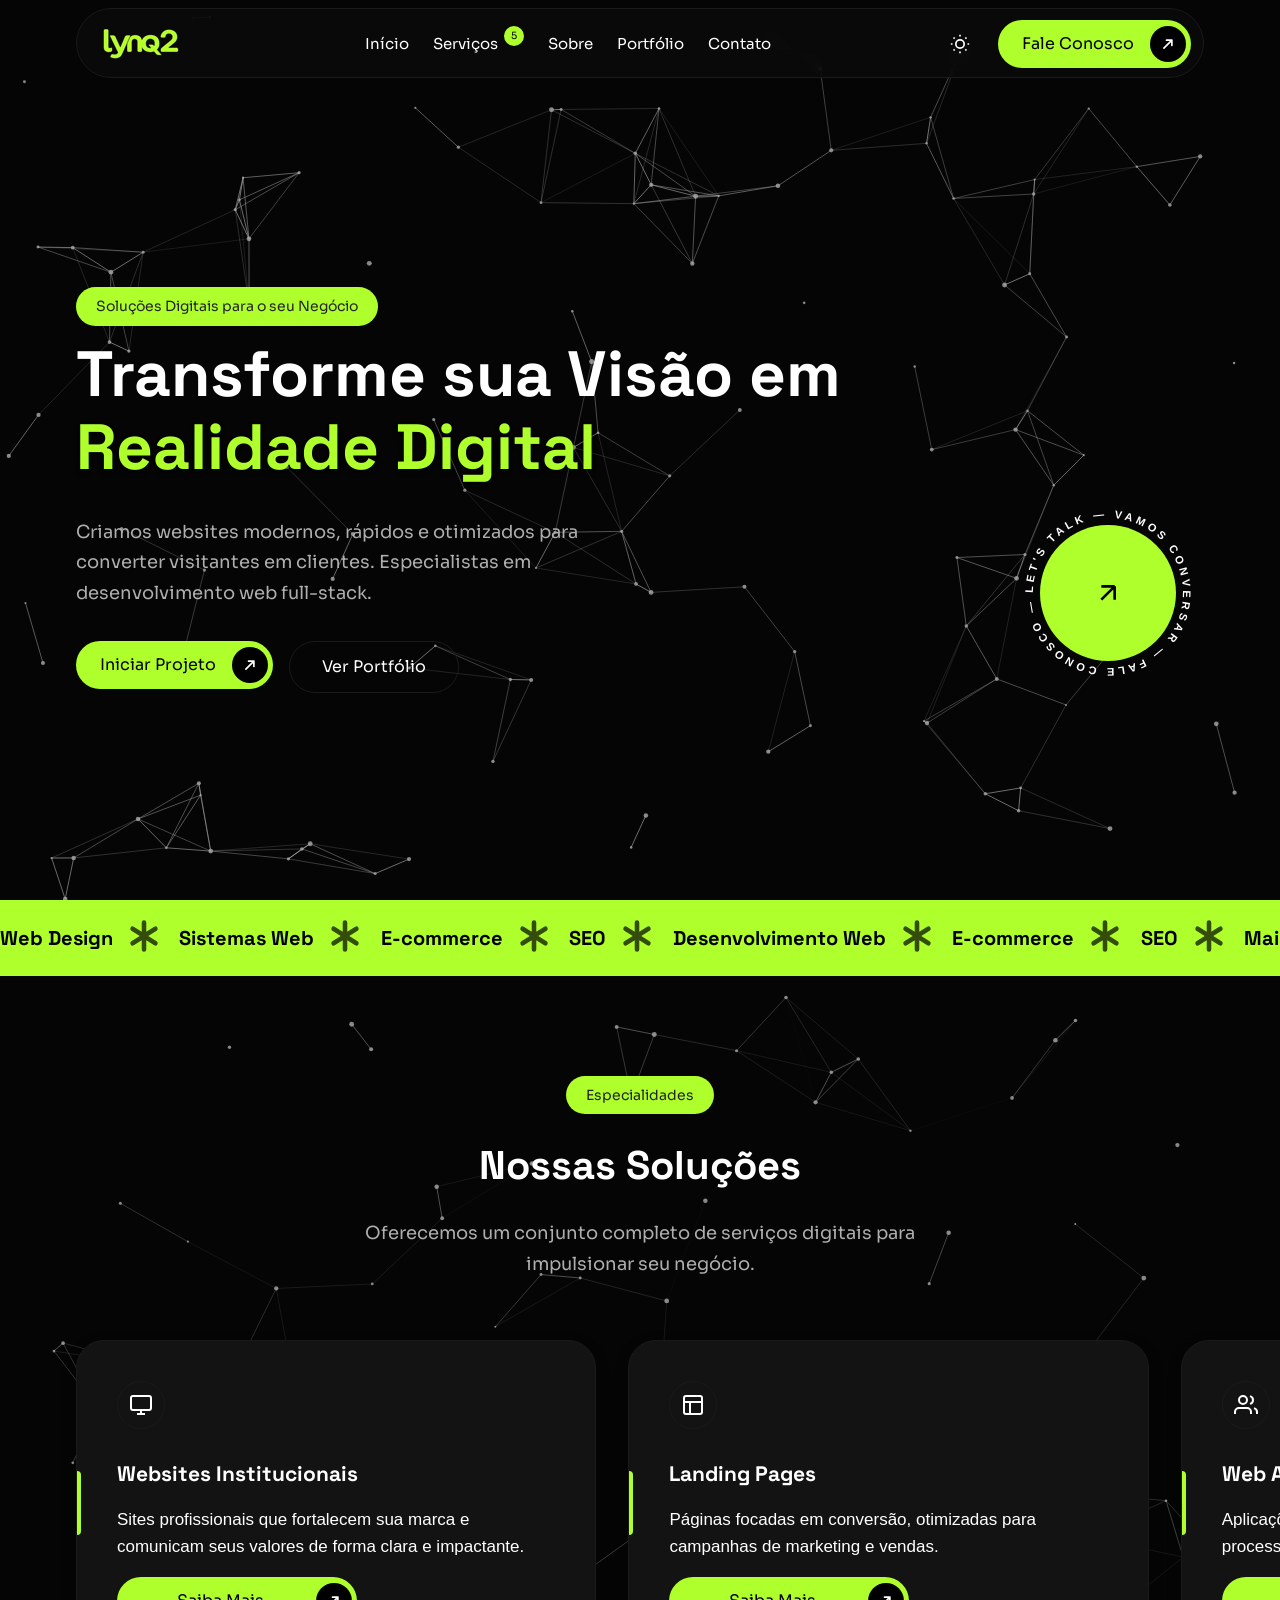
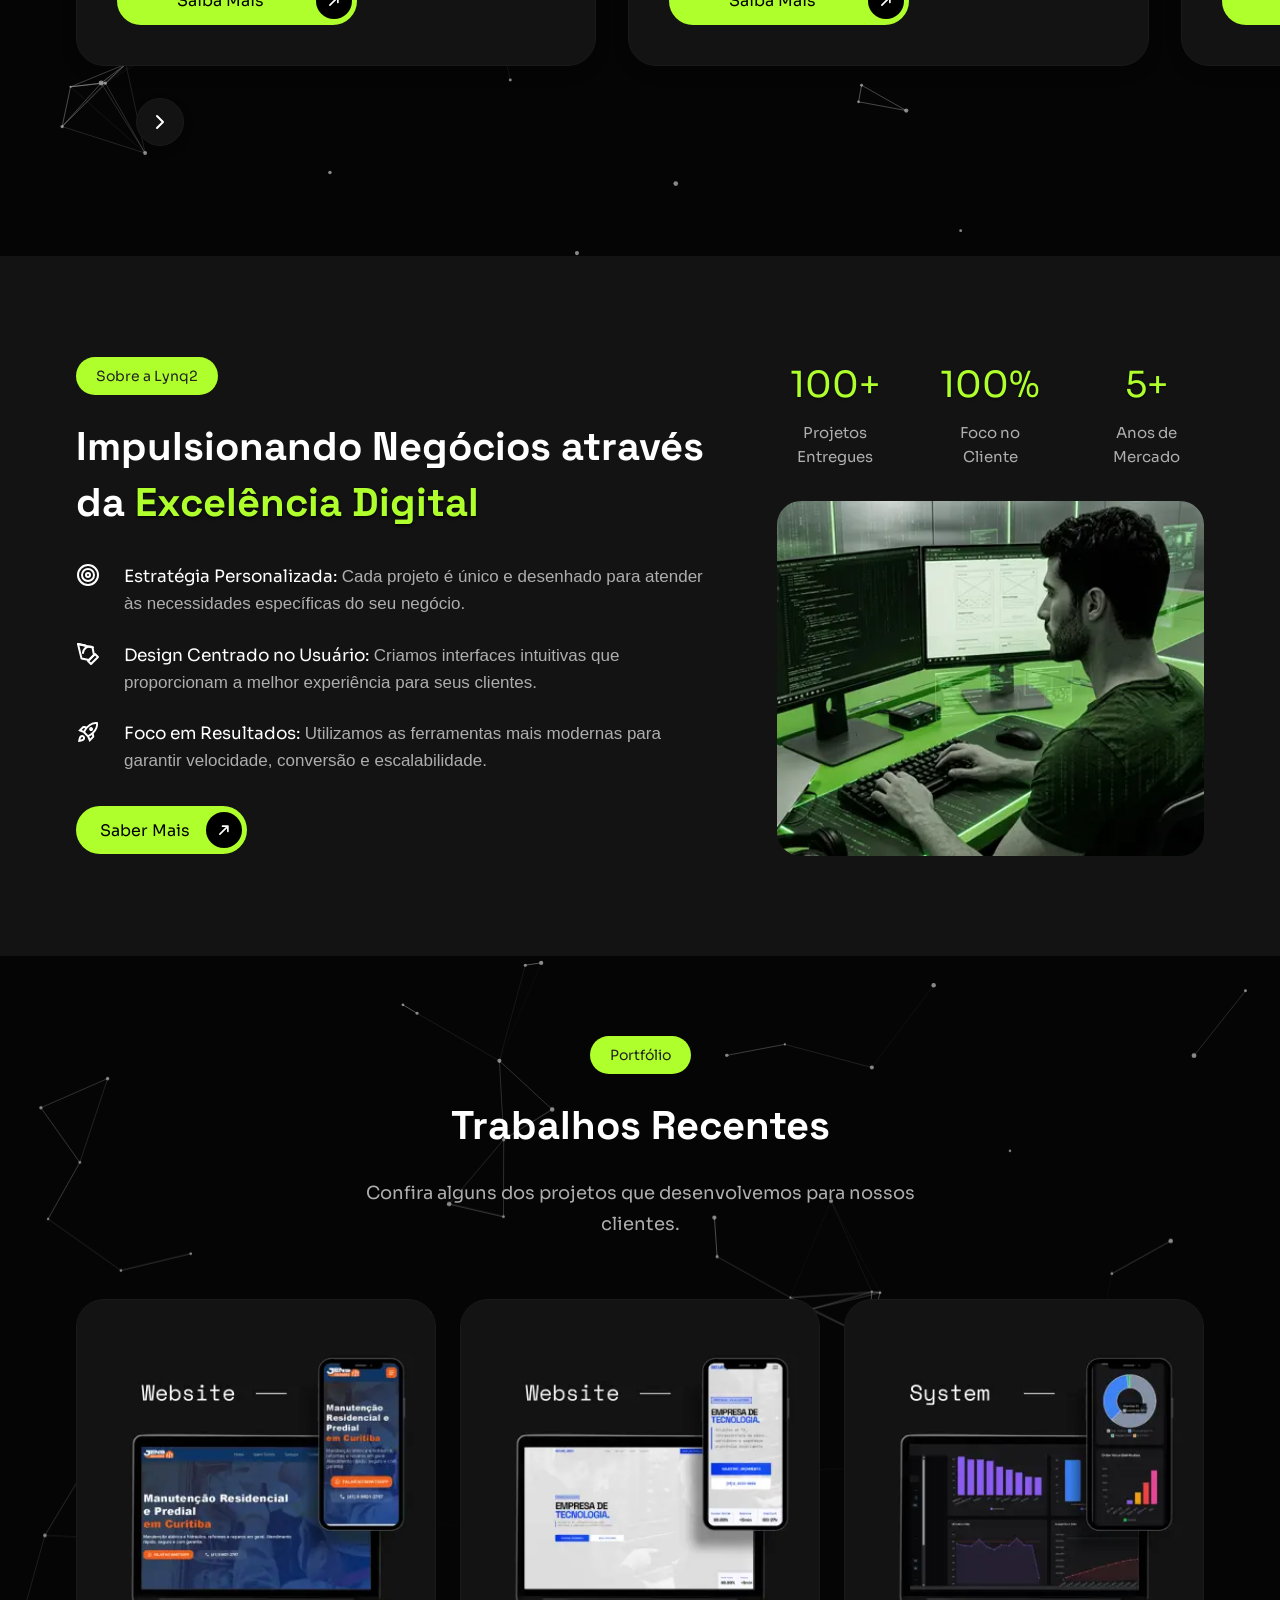
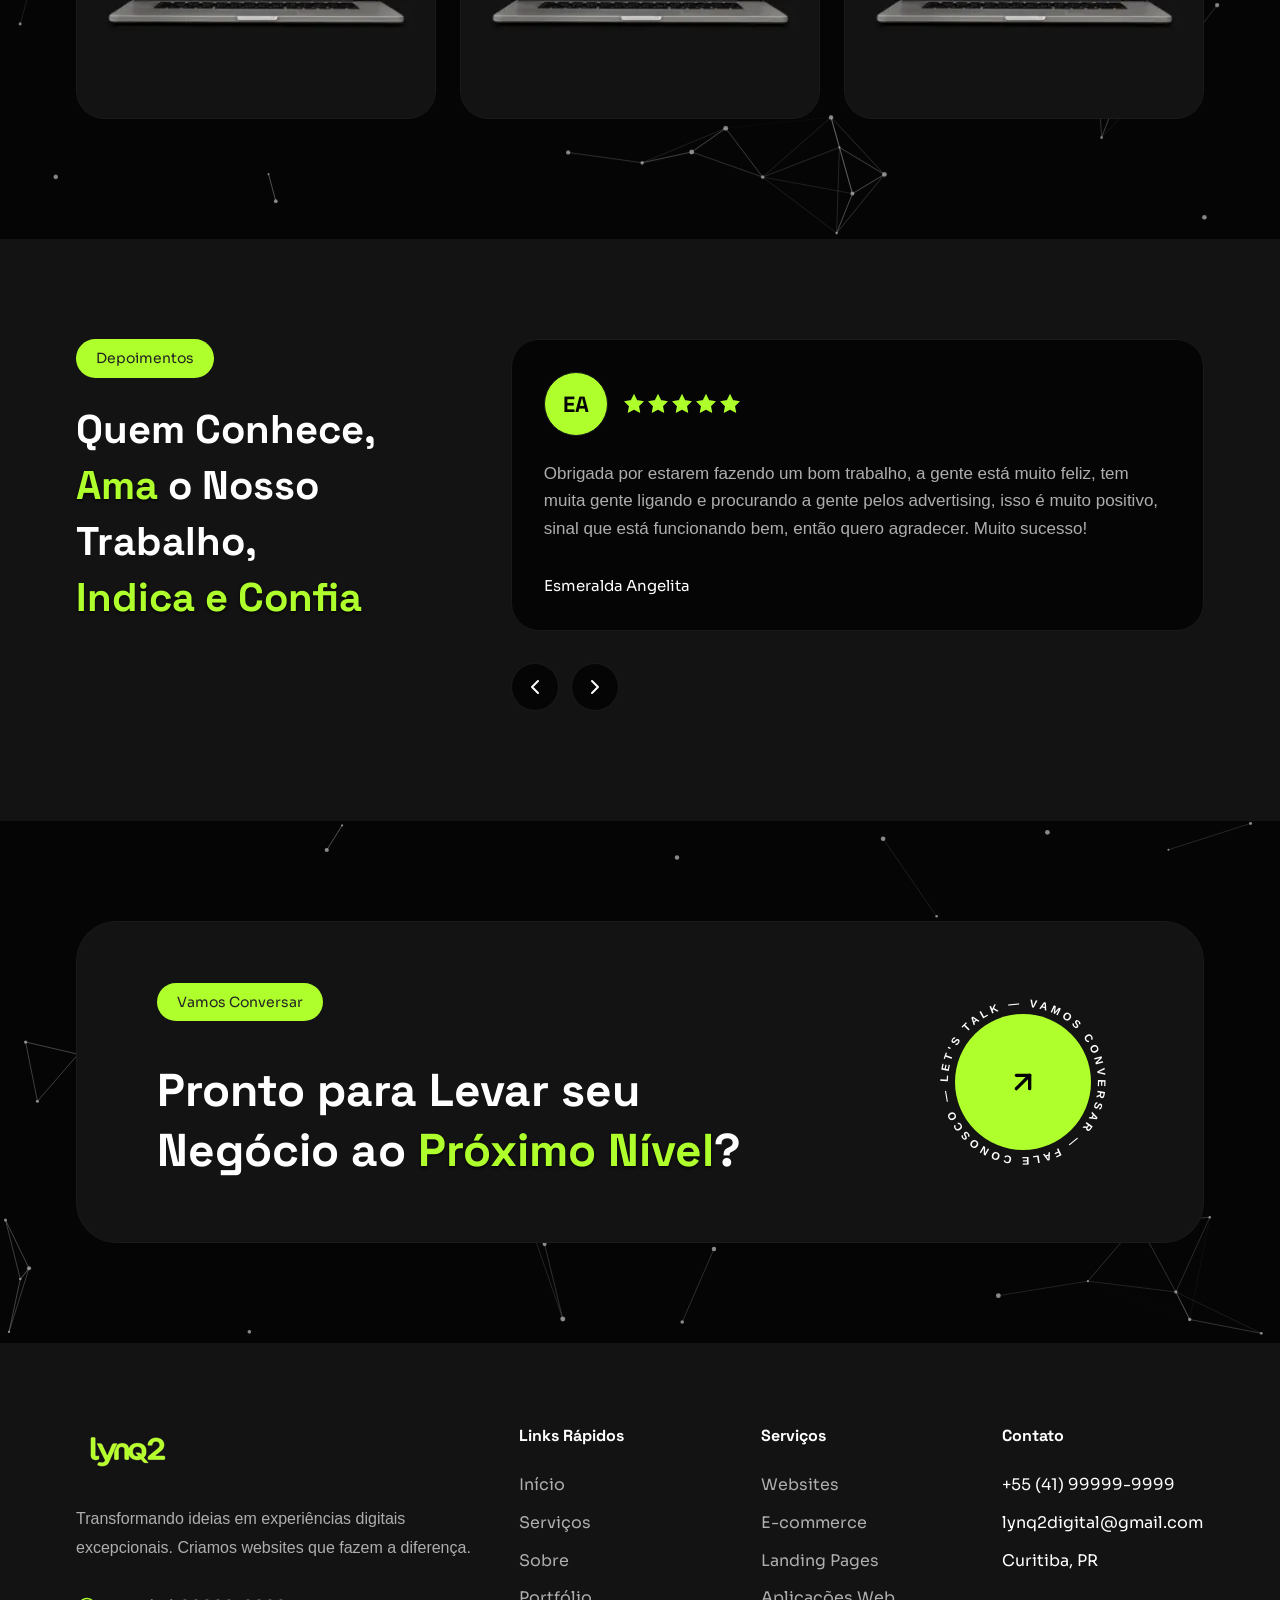
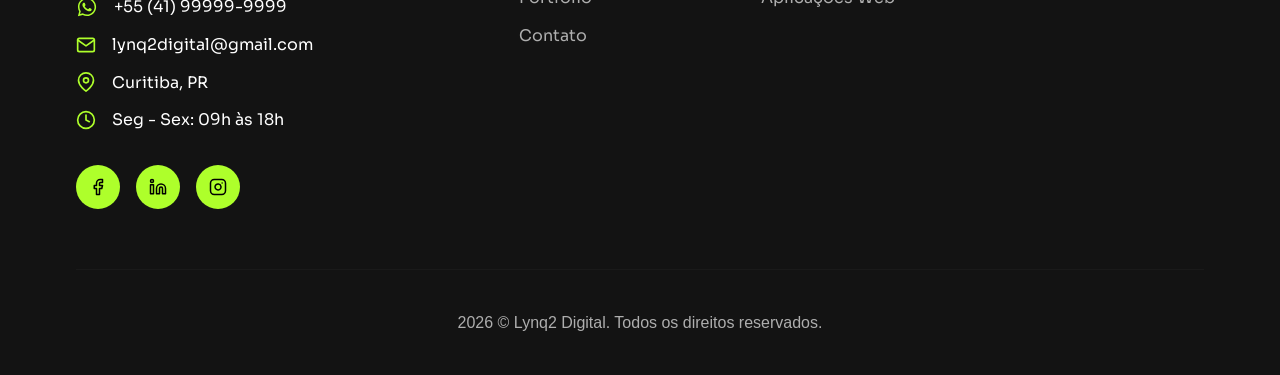
==== index.html @ a9c8ea28 "feat: adicionando info e testando ssh" ====
<!doctype html>
<html lang="pt-BR">
  <head>
    <meta charset="UTF-8" />
    <meta name="viewport" content="width=device-width, initial-scale=1.0" />
    <meta
      name="description"
      content="Lynk2 Digital - Desenvolvimento web profissional. Criamos websites modernos, rápidos e otimizados para converter visitantes em clientes. Especialistas em UI/UX e full-stack."
    />

    <title>Lynq2 Digital</title>

    <!-- FAVICON -->
    <link rel="icon" type="image/png" href="./favicon.png" />
   
    <!-- Fonts -->
         <link
      rel="preload"
      href="./assets/fonts/SpaceGrotesk-Bold.woff2"
      as="font"
      type="font/woff2"
      crossorigin="anonymous"
    />
    <link
      rel="preload"
      href="./assets/fonts/Sora-Regular.woff2"
      as="font"
      type="font/woff2"
      crossorigin="anonymous"
    />

     <!-- Swiper CSS: local -->
    <link
      rel="stylesheet"
      href="./assets/css/swiper-bundle.min.css"
      media="print"
      onload="this.media = 'all'"
    />
    <noscript>
      <link rel="stylesheet" href="./assets/css/swiper-bundle.min.css" />
    </noscript>

    <!-- CSS -->
    <style>
       /*================================  */
      /* ====== LOCAL FONTS ============ */
      /*================================  */
      @font-face {
        font-family: "Space Grotesk";
        src: url("./assets/fonts/SpaceGrotesk-Bold.woff2") format("woff2");
        font-weight: 700;
        font-display: swap;
        font-style: normal;
      }

      @font-face {
        font-family: "Sora";
        src: url("./assets/fonts/Sora-Regular.woff2") format("woff2");
        font-weight: 400;
        font-display: swap;
        font-style: normal;
      }
      /* ======================================================= */
/* ===================== RESET E BASE ==================== */
/* ======================================================= */
* {
  margin: 0;
  padding: 0;
  box-sizing: border-box;
}

/* ===== Dark Theme (default) ===== */
:root {
  --bg-primary: #050505;
  --bg-secondary: #131313;
  --text-primary: #ffffff;
  --text-secondary: #aeaeae;
  --accent-green: #aeff2b;
  --border-color: #1a1a1a;
  --header-bg: rgba(11, 11, 11, 0.75);

  /* ===== Typography ===== */
  --font-main: "Space Grotesk", sans-serif;
  --font-alter: "Sora", sans-serif;
  --font-body: sans-serif;
}

:root.light-theme {
  --bg-primary: #fcfcfc;
  --bg-secondary: #f5f5f5;
  --text-primary: #232323;
  --text-secondary: #555555;
  --border-color: #e0e0e0;
  --header-bg: rgba(252, 252, 252, 0.75);
}

h1,
h2,
h3,
h4,
h5 {
  font-family: var(--font-main);
  font-weight: 700 !important;
  color: var(--text-primary);
}

a,
li,
span,
button,
label,
input,
strong,
textarea {
  font-family: var(--font-alter);
  font-weight: 400 !important;
  color: var(--text-primary);
}

p {
  margin: 0;
  padding: 0;
  font-family: var(--font-body);
  font-weight: 400 !important;
  font-size: inherit;
  line-height: inherit;
}
ul,
ol {
  list-style: none;
  padding: 0;
}

a {
  text-decoration: none;
  color: inherit;
}

img {
  max-width: 100%;
  height: auto;
}

/* ======================================================= */
/* ==================== SCROLL BAR ======================= */
/* ======================================================= */

/* Barra de rolagem - largura */
::-webkit-scrollbar {
  width: 10px;
  z-index: 3;
}

/* Fundo da barra (trilho) */
::-webkit-scrollbar-track {
  background: var(--background);
}

/* Parte que se move (thumb) */
::-webkit-scrollbar-thumb {
  background-color: var(--accent-green);
  border-radius: 8px;
  /* Cor laranja */

  border: 1px solid var(--background);
  /* Borda entre thumb e track */
}

/* ==== Body ==== */
body {
  font-family: var(--font-body);
  background-color: var(--bg-primary);
  color: var(--text-primary);
  overflow-x: hidden;
  scroll-behavior: smooth;
  line-height: 1.6;
  user-select: none;
  cursor: none;
}

/* ================== CUSTOM CURSOR ====================== */
.cursor-dot {
  position: fixed;
  top: 0;
  left: 0;
  width: 8px;
  height: 8px;
  background-color: var(--accent-green);
  border-radius: 50%;
  pointer-events: none;
  z-index: 10001;
  opacity: 0; /* JS will show on move */
}

.cursor-trail {
  position: fixed;
  top: 0;
  left: 0;
  width: 36px;
  height: 36px;
  border: 1.5px solid var(--accent-green);
  border-radius: 50%;
  pointer-events: none;
  z-index: 10000;
  opacity: 0; /* JS will show on move */
  transition:
    width 0.3s ease,
    height 0.3s ease,
    background-color 0.3s ease;
}

.cursor-trail.hovered {
  width: 60px;
  height: 60px;
  background-color: rgba(174, 255, 43, 0.15);
}

@media (max-width: 1024px) {
  body {
    cursor: auto !important;
  }
  .cursor-dot,
  .cursor-trail,
  #custom-cursor {
    display: none !important;
  }
}

.container {
  width: 100%;
  max-width: 1480px;
  margin: 0 auto;
  padding: 0 8px;
  position: relative;
  z-index: 1;
}

@media (min-width: 900px) {
  .container {
    padding: 0 12px;
  }
}

.btn-primary {
  background: var(--accent-green);
  color: #000000;
  padding: 6px 5px 6px 24px;
  border-radius: 100px;

  transition: all 0.3s;
  display: inline-flex;
  justify-content: flex-end;
  /* Keeps arrow to the right if span doesn't fill it */
  align-items: center;
  gap: 16px;
  height: auto;
}

.btn-primary span {
  margin: 0;
  color: #000;
  flex-grow: 1;
  text-align: center;
}

.arrow {
  background-color: #000;
  border-radius: 50%;
  width: 36px;
  height: 36px;
  display: flex;
  align-items: center;
  justify-content: center;
}

.arrow svg {
  transform: rotate(-45deg);
  transition: transform 0.3s ease;
  display: block;
}

.btn-primary:hover .arrow svg {
  transform: rotate(0deg);
}

.btn-secondary {
  background: transparent;
  border: 1px solid var(--border-color);
  color: var(--text-primary);
  padding: 0 32px;
  /* Remove vertical padding, rely on height/flex for centering */
  border-radius: 100px;
  height: 48px;
  /* Fixed height to match the primary button if needed */

  transition: all 0.3s;
  display: inline-flex;
  align-items: center;
  /* Fixed typo from align-itens */
  justify-content: center;
}

@media (min-width: 768px) {
  .btn-secondary {
    /* Reset if necessary on desktop, but let's keep it consistent */
    height: 52px;
  }
}

.btn-secondary:hover {
  border-color: var(--accent-green);
  color: var(--accent-green);
}

/* ======================================================= */
/* ================== HEADER SECTION ===================== */
/* ======================================================= */

.header {
  position: fixed;
  top: 8px;
  left: 0;
  right: 0;
  z-index: 1000;
  pointer-events: none;
  transition: top 0.4s ease;
}

.header .container {
  pointer-events: auto;
}

.barra {
  background: var(--header-bg);
  backdrop-filter: blur(12px);
  -webkit-backdrop-filter: blur(16px);
  color: var(--text-primary);
  display: flex;
  flex-direction: column;
  overflow: hidden;
  height: 70px;
  border-radius: 40px;
  transition:
    width 0.4s cubic-bezier(0.4, 0, 0.2, 1),
    height 0.4s cubic-bezier(0.4, 0, 0.2, 1),
    background 0.4s ease;
  margin: 0 auto;
  width: 100%;
  border: 1px solid var(--border-color);
  will-change: width, height;
}

.barra.compacta {
  width: 80%;
  transition:
    width 0.4s cubic-bezier(0.4, 0, 0.2, 1),
    height 0.4s cubic-bezier(0.4, 0, 0.2, 1),
    background 0.4s ease;
}

.barra.expansivel {
  height: 480px;
  width: 100%;
  transition:
    width 0.4s cubic-bezier(0.4, 0, 0.2, 1),
    height 0.4s cubic-bezier(0.4, 0, 0.2, 1),
    background 0.4s ease;
}

.barra-topo {
  width: 100%;
  display: flex;
  justify-content: space-between;
  align-items: center;
  padding: 0 12px;
  height: 70px;
  flex-shrink: 0;
  gap: 16px;
}

.logo-icon {
  border-radius: 100px;
  padding: 12px;

  display: flex;
  align-items: center;
  justify-content: center;
  color: var(--accent-green);

  font-size: 20px;
}

.logo-icon img {
  width: 80px;

  object-fit: cover;
}

:root.light-theme .logo-icon {
  color: var(--text-primary);
}

.logo-code {
  background: var(--accent-green);
  color: #000000;
  -webkit-background-clip: text;
  -webkit-text-fill-color: transparent;
  background-clip: text;
}

@media (min-width: 1181px) {
  .barra-topo {
    gap: 32px;
  }

  .logo {
    flex-shrink: 1;
  }

  .logo-text {
    display: block;
  }
}

.nav-desktop {
  display: none;
  justify-content: center;
  align-items: center;
  flex: 1;
}

.nav-desktop ul {
  display: flex;
  gap: 24px;
  list-style: none;
}

.nav-desktop ul li a {
  color: var(--text-primary);
  text-decoration: none;
  font-size: 15px;

  transition: color 0.3s;
}

.nav-desktop ul li a:hover {
  color: var(--accent-green);
}

.nav-item-flex {
  display: inline-flex;
  align-items: center;
  gap: 6px;
}

.nav-badge {
  font-family: var(--font-alter);
  font-weight: 400 !important;
  background-color: var(--accent-green);
  color: #000;
  font-size: 10px;

  width: 20px;
  height: 20px;
  display: inline-flex;
  align-items: center;
  justify-content: center;
  border-radius: 50%;
  line-height: 1;
  position: relative;
  top: -8px;
}

.nav-mobile-list .nav-badge {
  top: -14px;
}

@media (min-width: 1180px) {
  .nav-desktop {
    display: flex;
  }
}

.header-actions {
  display: flex;
  align-items: center;
  gap: 8px;
  margin-left: auto;
}

.header-actions .btn-primary {
  display: none;
}

@media (min-width: 1181px) {
  .header-actions {
    margin-left: 0;
    gap: 16px;
  }

  .header-actions .btn-primary {
    display: inline-flex;
  }
}

.menu-btn {
  display: flex;
  flex-direction: column;
  gap: 6px;
  cursor: pointer;
  padding: 8px;
}

.menu-btn span {
  width: 24px;
  height: 2px;
  background: var(--text-primary);
  transition: all 0.3s ease;
}

.menu-btn.open span:nth-child(1) {
  transform: rotate(45deg) translate(5px, 6px);
}

.menu-btn.open span:nth-child(2) {
  opacity: 0;
}

.menu-btn.open span:nth-child(3) {
  transform: rotate(-45deg) translate(5px, -6px);
}

@media (min-width: 1181px) {
  .menu-btn {
    display: none;
  }
}

/* Nav Mobile */
.nav-mobile {
  display: none;
  flex-direction: column;
  justify-content: end;
  align-items: flex-start;
  padding: 16px 28px 28px;
  gap: 16px;
  opacity: 0;
  transition: opacity 0.3s ease;
  flex-grow: 1;
  /* allow taking remaining height to push items to the bottom */
}

.barra.expansivel .nav-mobile {
  display: flex;
  opacity: 1;
}

/* Nav Mobile Items Animation */
.nav-mobile-list li,
.nav-mobile-btn {
  opacity: 0;
  transform: translateX(-50px);
}

.barra.expansivel .nav-mobile-list li {
  animation: fadeSlideRight 0.5s cubic-bezier(0.4, 0, 0.2, 1) forwards;
}

.barra.expansivel .nav-mobile-btn {
  animation: fadeSlideRight 0.5s cubic-bezier(0.4, 0, 0.2, 1) forwards;
}

/* Staggered delays for a cascade effect */
.barra.expansivel .nav-mobile-list li:nth-child(1) {
  animation-delay: 0.1s;
}

.barra.expansivel .nav-mobile-list li:nth-child(2) {
  animation-delay: 0.18s;
}

.barra.expansivel .nav-mobile-list li:nth-child(3) {
  animation-delay: 0.26s;
}

.barra.expansivel .nav-mobile-list li:nth-child(4) {
  animation-delay: 0.34s;
}

.barra.expansivel .nav-mobile-list li:nth-child(5) {
  animation-delay: 0.42s;
}

.barra.expansivel .nav-mobile-btn {
  animation-delay: 0.5s;
}

@keyframes fadeSlideRight {
  to {
    opacity: 1;
    transform: translateX(0);
  }
}

.nav-mobile-list {
  display: flex;
  flex-direction: column;
  gap: 8px;
  width: 100%;
  text-align: left;
}

.nav-mobile-list li a {
  display: block;
  padding: 12px 16px;
  font-size: 18px;

  transition: all 0.3s;
}

.nav-mobile-list li a:hover {
  background: rgba(57, 255, 20, 0.1);
  color: var(--accent-green);
}

.nav-mobile-btn {
  width: 100%;
  text-align: center;
  padding: 14px 24px;
  font-size: 18px;
}

@media (min-width: 1180px) {
  .nav-mobile {
    display: none;
  }
}

/* Theme Toggle & Scroll Top */
.theme-toggle {
  background: transparent;
  border: none;
  color: var(--text-primary);
  cursor: pointer;
  padding: 8px;
  position: relative;
  width: 40px;
  height: 40px;
}

/* Dark mode (default): show sun, hide moon */
.sun-icon {
  display: block;
}

.moon-icon {
  display: none;
}

/* Light mode: show moon, hide sun */
.light-theme .sun-icon {
  display: none;
}

.light-theme .moon-icon {
  display: block;
}

/* Mobile First — botões colados no canto */
.scroll-to-top {
  position: fixed;
  bottom: 96px;
  right: 16px;
  width: 52px;
  height: 52px;
  background: rgba(0, 0, 0, 0.2);
  backdrop-filter: blur(12px);
  -webkit-backdrop-filter: blur(12px);
  border: 1px solid var(--accent-green);
  color: var(--accent-green);
  border-radius: 50%;
  display: flex;
  align-items: center;
  justify-content: center;
  cursor: pointer;
  transform: translateX(100px);
  opacity: 0;
  pointer-events: none;
  transition: all 0.4s cubic-bezier(0.4, 0, 0.2, 1);
  z-index: 990;
}

:root.light-theme .scroll-to-top {
  background: rgba(255, 255, 255, 0.2);
  box-shadow: 0 2px 8px rgba(0, 0, 0, 0.1);
  border: 1px solid #c7c7c7;
  color: #656565;
}

.scroll-to-top.visible {
  transform: translateX(0);
  opacity: 1;
  pointer-events: auto;
}

/* WhatsApp Button */
.whatsapp-button {
  position: fixed;
  bottom: 32px;
  right: 16px;
  width: 52px;
  height: 52px;
  background: #25d366;
  color: #fff;
  border-radius: 50%;
  display: flex;
  align-items: center;
  justify-content: center;
  box-shadow: 0 4px 12px rgba(37, 211, 102, 0.4);
  transition:
    transform 0.4s cubic-bezier(0.4, 0, 0.2, 1),
    opacity 0.4s ease;
  z-index: 990;
  opacity: 0;
  pointer-events: none;
  transform: translateX(100px);
}

.whatsapp-button.visible {
  opacity: 1;
  pointer-events: auto;
  transform: translateX(0);
}

.whatsapp-button.visible:hover {
  box-shadow: 0 6px 20px rgba(37, 211, 102, 0.7);
}

/* Tablet e acima — tamanho e posição originais */
@media (min-width: 768px) {
  .scroll-to-top {
    bottom: 110px;
    right: 30px;
    width: 56px;
    height: 56px;
  }

  .whatsapp-button {
    bottom: 40px;
    right: 30px;
    width: 56px;
    height: 56px;
  }

  .theme-toggle:hover {
    color: var(--accent-green);
  }
}

/* ======================================================= */
/* ================= SECTION HEADER (SHARED) ============= */
/* ======================================================= */
.section-header {
  text-align: center;
  margin-bottom: 60px;
}

.section-badge {
  font-family: var(--font-alter);
  font-weight: 400 !important;
  display: inline-block;
  padding: 8px 20px;
  background: var(--accent-green);
  border-radius: 100px;
  color: #232323;
  font-size: 14px;

  margin-bottom: 24px;
}
.hero .section-badge {
  margin-bottom: 12px;
}
.section-title {
  font-size: 32px;
  margin-bottom: 24px;
  line-height: 1.2;
  color: var(--text-primary);
}

.highlight-main {
  font-family: var(--font-main);
  font-weight: 700 !important;
  color: var(--accent-green);
  text-shadow:
    0 3px 5px rgba(0, 0, 0, 0.4),
    0 1px 2px rgba(0, 0, 0, 0.3);
}

.section-title .highlight {
  font-family: var(--font-main);
  font-weight: 700 !important;
  color: var(--accent-green);
  text-shadow:
    0 2px 3px rgba(0, 0, 0, 0.5),
    0 1px 2px rgba(0, 0, 0, 0.3);
}

@media (min-width: 768px) {
  .section-title {
    font-size: 40px;
    line-height: 1.4;
  }
}

/* ======================================================= */
/* ================== HERO SECTION ======================= */
/* ======================================================= */
.hero {
  min-height: 100vh;
  display: flex;
  align-items: center;
  justify-content: flex-start; /* Mobile default */
  padding: 100px 0 80px;
  position: relative;
  overflow: hidden;
}

@media (min-width: 900px) {
  .hero {
    justify-content: center;
    padding: 70px 0 80px;
  }
}

#canvas1 {
  position: absolute;
  top: 0;
  left: 0;
  width: 100%;
  height: 100%;
}

.hero::before {
  content: "";
  position: absolute;
  top: -20%;
  left: 50%;
  transform: translateX(-50%);
  width: 600px;
  height: 600px;
  border-radius: 50%;
  pointer-events: none;
  z-index: 0;
}

.hero-content {
  text-align: left;
  position: relative;
  z-index: 1;
  max-width: 800px;
}

.hero-title {
  font-size: clamp(44px, 5vw, 64px);
  line-height: 1.15;
  margin-bottom: 20px;
}

.hero-title .highlight {
  font-family: var(--font-main);
  color: var(--accent-green);
  text-shadow:
    0 2px 2px rgba(0, 0, 0, 0.3),
    0 0 2px rgba(0, 0, 0, 0.2);
}
.hero-description {
  padding-right: 20px;
}
.hero-description,
.section-description {
  font-family: var(--font-alter);
  font-size: 18px;
  color: var(--text-secondary);
  max-width: 600px;
  line-height: 1.7;
}

.hero-description {
  margin: 24px 0;
  text-align: left;
}

.section-description {
  margin: 24px auto;
  text-align: center;
}

.hero-buttons {
  display: flex;
  gap: 16px;
  flex-direction: column;
  align-items: flex-start;
  flex-wrap: wrap;
}

.hero-buttons .btn-primary,
.hero-buttons .btn-secondary {
  width: 100%;
  text-align: left;
}

.hero-buttons .btn-primary {
  justify-content: space-between;
}

.hero-buttons .btn-secondary {
  justify-content: center;
}

.btn-primary {
  background: var(--accent-green);
  color: #000000;
  padding: 6px 5px 6px 24px;
  border-radius: 100px;

  transition: all 0.3s;
  display: inline-flex;
  justify-content: flex-end;
  /* Keeps arrow to the right if span doesn't fill it */
  align-items: center;
  gap: 16px;
  height: auto;
}

.btn-primary span {
  margin: 0;
  color: #000;
  flex-grow: 1;
  text-align: center;
}

.arrow {
  background-color: #000;
  border-radius: 50%;
  width: 36px;
  height: 36px;
  display: flex;
  align-items: center;
  justify-content: center;
}

.arrow svg {
  transform: rotate(-45deg);
  transition: transform 0.3s ease;
  display: block;
}

.btn-primary:hover .arrow svg {
  transform: rotate(0deg);
}

.btn-secondary {
  background: transparent;
  border: 1px solid var(--border-color);
  color: var(--text-primary);
  padding: 0 32px;
  /* Remove vertical padding, rely on height/flex for centering */
  border-radius: 100px;
  height: 48px;
  /* Fixed height to match the primary button if needed */

  transition: all 0.3s;
  display: inline-flex;
  align-items: center;
  /* Fixed typo from align-itens */
  justify-content: center;
}

@media (min-width: 768px) {
  .btn-secondary {
    /* Reset if necessary on desktop, but let's keep it consistent */
    height: 52px;
  }
}

.btn-secondary:hover {
  border-color: var(--accent-green);
  color: var(--accent-green);
}

@media (min-width: 481px) {
  .hero {
    padding-top: 160px;
  }
}

@media (min-width: 769px) {
  .hero {
    justify-content: flex-start;
  }

  .hero-content {
    text-align: left;
  }

  .hero-description {
    margin: 32px 0;
  }

  .hero-buttons {
    flex-direction: row;
    justify-content: flex-start;
  }

  .hero-buttons .btn-primary,
  .hero-buttons .btn-secondary {
    width: auto;
  }
}

/* ======================================================= */
/* ================= HERO BREADCRUMB ===================== */
/* ======================================================= */
.hero-breadcrumb {
  display: flex;
  align-items: center;
  justify-content: center;
  gap: 10px;
  margin-bottom: 16px;
  font-size: 15px;
  font-style: italic;
  color: var(--text-secondary);
}

@media (min-width: 769px) {
  .hero-breadcrumb {
    justify-content: flex-start;
  }
}

.hero-breadcrumb a {
  color: var(--text-secondary);
  transition: color 0.3s;
}

.hero-breadcrumb a:hover {
  color: var(--accent-green);
}

.hero-breadcrumb .separator {
  opacity: 0.4;
}

.hero-breadcrumb .current {
  color: var(--text-primary);
}

/* ======================================================= */
/* ================== CATEGORY STRIP ===================== */
/* ======================================================= */
.category-strip {
  background: var(--accent-green);

  padding: 20px 0;
  overflow: hidden;
  position: relative;
  width: 100%;
  line-height: 1;
  display: flex;
}

.category-strip-content {
  display: flex;
  align-items: center;
  white-space: nowrap;
  flex-shrink: 0;
  animation: scroll 120s linear infinite;
  animation-play-state: running;
}

.category-strip:hover .category-strip-content {
  animation-play-state: paused;
}

@keyframes scroll {
  0% {
    transform: translateX(0);
  }

  100% {
    transform: translateX(-50%);
  }
}

.category-strip-content span {
  font-family: var(--font-main);
  font-weight: 700 !important;
  color: #000000;
  font-size: 18px;

  white-space: nowrap;
  display: inline;
  vertical-align: middle;
  line-height: 1;
}

.category-strip-content .separator {
  color: rgba(0, 0, 0, 0.7);

  font-size: 20px;
  line-height: 1;
  display: inline;
  margin: 0 10px;
  vertical-align: middle;
}

/* Responsive adjustments */
@media (min-width: 769px) {
  .category-strip-content span {
    font-size: 20px;
  }

  .category-strip-content .separator {
    font-size: 26px;
    margin: 0 15px;
  }
}

/* ======================================================= */
/* ================= GLOBAL GSAP CURSOR ================== */
/* ======================================================= */
.cursor-dot,
.cursor-trail {
  position: fixed;
  top: 0;
  left: 0;
  pointer-events: none;
  z-index: 9998;
  border-radius: 50%;
  transform: translate(-50%, -50%);
  opacity: 0;
  /* Hidden initially until mouse moves */
}

.cursor-dot {
  width: 8px;
  height: 8px;
  background-color: var(--accent-green);
  z-index: 9999;
}

.cursor-trail {
  width: 40px;
  height: 40px;
  background-color: rgba(174, 255, 43, 0.1);
  border: 1px solid rgba(165, 216, 83, 0.1);
  transition:
    width 0.3s,
    height 0.3s,
    background-color 0.3s;
}

/* Optional expansion state for links and buttons */
.cursor-trail.hovered {
  width: 60px;
  height: 60px;
  background-color: rgba(174, 255, 43, 0.2);
}

@media (hover: none) and (pointer: coarse) {
  .cursor-dot,
  .cursor-trail {
    display: none !important;
  }
}

/* ======================================================= */
/* ==================== LIGHT THEME ====================== */
/* ======================================================= */

/* Adjust specific elements for light theme */
.light-theme .barra {
  border: 1px solid var(--border-color);
  box-shadow: 0 2px 10px rgba(0, 0, 0, 0.05);
}

.light-theme .service-card,
.light-theme .faq-item,
.light-theme .blog-card,
.light-theme .contact-form {
  box-shadow: 0 2px 8px rgba(0, 0, 0, 0.05);
}

.light-theme .btn-secondary {
  border-color: var(--border-color);
}

    </style>
    <link rel="stylesheet" href="./assets/css/home.css" />
    <link rel="stylesheet" href="./assets/css/footer.css" />

  </head>

  <body>
    <!-- ======================================================= -->
    <!-- ================== HEADER SECTION ===================== -->
    <!-- ======================================================= -->
    <header class="header">
      <div class="container">
        <div class="barra" id="barra">
          <div class="barra-topo">
            <a href="#hero" class="logo-icon">
              <img src="./assets/images/logo.webp" id="nav-logo" alt="Logo" />
            </a>

            <nav class="nav-desktop">
              <ul>
                <li><a href="#hero">Início</a></li>
                <li>
                  <a href="#services" class="nav-item-flex"
                    >Serviços <span class="nav-badge">5</span></a
                  >
                </li>
                <li><a href="#sobre">Sobre</a></li>
                <li><a href="#portfolio">Portfólio</a></li>
                <li><a href="#contato">Contato</a></li>
              </ul>
            </nav>

            <div class="header-actions">
              <button
                class="theme-toggle"
                id="theme-toggle"
                aria-label="Alternar tema"
              >
                <!-- Sun Icon -->
                <svg
                  class="sun-icon"
                  width="20"
                  height="20"
                  viewBox="0 0 24 24"
                  fill="none"
                  stroke="currentColor"
                  stroke-width="2"
                >
                  <circle cx="12" cy="12" r="5"></circle>
                  <line x1="12" y1="1" x2="12" y2="3"></line>
                  <line x1="12" y1="21" x2="12" y2="23"></line>
                  <line x1="4.22" y1="4.22" x2="5.64" y2="5.64"></line>
                  <line x1="18.36" y1="18.36" x2="19.78" y2="19.78"></line>
                  <line x1="1" y1="12" x2="3" y2="12"></line>
                  <line x1="21" y1="12" x2="23" y2="12"></line>
                  <line x1="4.22" y1="19.78" x2="5.64" y2="18.36"></line>
                  <line x1="18.36" y1="5.64" x2="19.78" y2="4.22"></line>
                </svg>

                <!-- Moon Icon -->
                <svg
                  class="moon-icon"
                  width="20"
                  height="20"
                  viewBox="0 0 24 24"
                  fill="none"
                  stroke="currentColor"
                  stroke-width="2"
                >
                  <path
                    d="M21 12.79A9 9 0 1 1 11.21 3 7 7 0 0 0 21 12.79z"
                  ></path>
                </svg>
              </button>

              <a href="#contato" class="btn-primary">
                <span>Fale Conosco</span>
                <div class="arrow">
                  <svg
                    xmlns="http://www.w3.org/2000/svg"
                    width="20"
                    height="20"
                    viewBox="0 0 24 24"
                  >
                    <path
                      fill="#ffffff"
                      d="M16.15 13H5q-.425 0-.712-.288T4 12t.288-.712T5 11h11.15L13.3 8.15q-.3-.3-.288-.7t.288-.7q.3-.3.713-.312t.712.287L19.3 11.3q.15.15.213.325t.062.375t-.062.375t-.213.325l-4.575 4.575q-.3.3-.712.288t-.713-.313q-.275-.3-.288-.7t.288-.7z"
                    ></path>
                  </svg>
                </div>
              </a>
            </div>

            <div class="menu-btn" id="menu-btn">
              <span></span>
              <span></span>
              <span></span>
            </div>
          </div>

          <nav class="nav-mobile">
            <ul class="nav-mobile-list">
              <li><a href="#hero">Início</a></li>
              <li>
                <a href="#services" class="nav-item-flex"
                  >Serviços <span class="nav-badge">5</span></a
                >
              </li>
              <li><a href="#sobre">Sobre</a></li>
              <li><a href="#portfolio">Portfólio</a></li>

              <li><a href="#contato">Contato</a></li>
            </ul>
            <a href="#contato" class="btn-primary nav-mobile-btn">
              <span>Fale Conosco</span>
              <div class="arrow">
                <svg
                  xmlns="http://www.w3.org/2000/svg"
                  width="20"
                  height="20"
                  viewBox="0 0 24 24"
                >
                  <path
                    fill="#ffffff"
                    d="M16.15 13H5q-.425 0-.712-.288T4 12t.288-.712T5 11h11.15L13.3 8.15q-.3-.3-.288-.7t.288-.7q.3-.3.713-.312t.712.287L19.3 11.3q.15.15.213.325t.062.375t-.062.375t-.213.325l-4.575 4.575q-.3.3-.712.288t-.713-.313q-.275-.3-.288-.7t.288-.7z"
                  ></path>
                </svg>
              </div>
            </a>
          </nav>
        </div>
      </div>
    </header>

    <main>
      <!-- ======================================================= -->
      <!-- ================== HERO SECTION ======================= -->
      <!-- ======================================================= -->
      <section class="hero" id="hero">
        <canvas id="canvas1"></canvas>
        <div class="container">
          <div class="hero-content">
            <div class="section-badge">Soluções Digitais para o seu Negócio</div>
            <h1 class="hero-title">
              Transforme sua Visão em <br />
              <span class="highlight-main">Realidade Digital</span>
            </h1>
            <p class="hero-description">
              Criamos websites modernos, rápidos e otimizados para converter
              visitantes em clientes. Especialistas em desenvolvimento web
              full-stack.
            </p>
            <div class="hero-buttons">
              <a href="#contato" class="btn-primary">
                <span>Iniciar Projeto</span>
                <div class="arrow">
                  <svg
                    xmlns="http://www.w3.org/2000/svg"
                    width="20"
                    height="20"
                    viewBox="0 0 24 24"
                  >
                    <path
                      fill="#ffffff"
                      d="M16.15 13H5q-.425 0-.712-.288T4 12t.288-.712T5 11h11.15L13.3 8.15q-.3-.3-.288-.7t.288-.7q.3-.3.713-.312t.712.287L19.3 11.3q.15.15.213.325t.062.375t-.062.375t-.213.325l-4.575 4.575q-.3.3-.712.288t-.713-.313q-.275-.3-.288-.7t.288-.7z"
                    ></path>
                  </svg>
                </div>
              </a>
              <a href="#portfolio" class="btn-secondary">Ver Portfólio</a>
            </div>
          </div>

              <div class="hero-cta-button">
          <div class="cta-button-container">
            <svg class="spinning-text" viewBox="0 0 200 200">
              <defs>
                <path
                  id="heroCirclePath"
                  d="M 100, 100 m -75, 0 a 75,75 0 1,1 150,0 a 75,75 0 1,1 -150,0"
                />
              </defs>
                <text>
                  <textPath
                    href="#heroCirclePath"
                    startOffset="0%"
                    textLength="471"
                    lengthAdjust="spacing"
                  >LET'S TALK — VAMOS CONVERSAR — FALE CONOSCO —&nbsp;</textPath>
                </text>
            </svg>
            <a href="#contato" class="cta-button-round">
              <svg
                width="32"
                height="32"
                viewBox="0 0 24 24"
                fill="none"
                stroke="currentColor"
                stroke-width="2"
              >
                <path d="M7 17L17 7M17 7H7M17 7V17" />
              </svg>
            </a>
          </div>
        </div>

        </div>

     
    
      </section>

      <!-- ======================================================= -->
      <!-- ================== CATEGORY STRIP ===================== -->
      <!-- ======================================================= -->
      <section class="category-strip">
        <div class="category-strip-content">
          <span>Web Design</span
          ><span class="separator"
            ><svg
              xmlns="http://www.w3.org/2000/svg"
              width="32"
              height="32"
              viewBox="0 0 14 14"
            >
              <!-- Icon from Streamline by Streamline - https://creativecommons.org/licenses/by/4.0/ -->
              <path
                fill="currentColor"
                fill-rule="evenodd"
                d="M7 .09a1 1 0 0 1 1 1v4.088l3.463-2.204a1 1 0 0 1 1.074 1.688L8.863 7l3.674 2.338a1 1 0 0 1-1.074 1.688L8 8.822v4.087a1 1 0 1 1-2 0V8.822l-3.463 2.204a1 1 0 1 1-1.074-1.688L5.137 7L1.463 4.662a1 1 0 1 1 1.074-1.688L6 5.178V1.091a1 1 0 0 1 1-1"
                clip-rule="evenodd"
              /></svg
          ></span>

          <span>Sistemas Web</span
          ><span class="separator"
            ><svg
              xmlns="http://www.w3.org/2000/svg"
              width="32"
              height="32"
              viewBox="0 0 14 14"
            >
              <!-- Icon from Streamline by Streamline - https://creativecommons.org/licenses/by/4.0/ -->
              <path
                fill="currentColor"
                fill-rule="evenodd"
                d="M7 .09a1 1 0 0 1 1 1v4.088l3.463-2.204a1 1 0 0 1 1.074 1.688L8.863 7l3.674 2.338a1 1 0 0 1-1.074 1.688L8 8.822v4.087a1 1 0 1 1-2 0V8.822l-3.463 2.204a1 1 0 1 1-1.074-1.688L5.137 7L1.463 4.662a1 1 0 1 1 1.074-1.688L6 5.178V1.091a1 1 0 0 1 1-1"
                clip-rule="evenodd"
              /></svg
          ></span>
          <span>E-commerce</span
          ><span class="separator"
            ><svg
              xmlns="http://www.w3.org/2000/svg"
              width="32"
              height="32"
              viewBox="0 0 14 14"
            >
              <!-- Icon from Streamline by Streamline - https://creativecommons.org/licenses/by/4.0/ -->
              <path
                fill="currentColor"
                fill-rule="evenodd"
                d="M7 .09a1 1 0 0 1 1 1v4.088l3.463-2.204a1 1 0 0 1 1.074 1.688L8.863 7l3.674 2.338a1 1 0 0 1-1.074 1.688L8 8.822v4.087a1 1 0 1 1-2 0V8.822l-3.463 2.204a1 1 0 1 1-1.074-1.688L5.137 7L1.463 4.662a1 1 0 1 1 1.074-1.688L6 5.178V1.091a1 1 0 0 1 1-1"
                clip-rule="evenodd"
              /></svg
          ></span>
          <span>SEO</span
          ><span class="separator"
            ><svg
              xmlns="http://www.w3.org/2000/svg"
              width="32"
              height="32"
              viewBox="0 0 14 14"
            >
              <!-- Icon from Streamline by Streamline - https://creativecommons.org/licenses/by/4.0/ -->
              <path
                fill="currentColor"
                fill-rule="evenodd"
                d="M7 .09a1 1 0 0 1 1 1v4.088l3.463-2.204a1 1 0 0 1 1.074 1.688L8.863 7l3.674 2.338a1 1 0 0 1-1.074 1.688L8 8.822v4.087a1 1 0 1 1-2 0V8.822l-3.463 2.204a1 1 0 1 1-1.074-1.688L5.137 7L1.463 4.662a1 1 0 1 1 1.074-1.688L6 5.178V1.091a1 1 0 0 1 1-1"
                clip-rule="evenodd"
              /></svg
          ></span>

          <span>Desenvolvimento Web</span
          ><span class="separator"
            ><svg
              xmlns="http://www.w3.org/2000/svg"
              width="32"
              height="32"
              viewBox="0 0 14 14"
            >
              <!-- Icon from Streamline by Streamline - https://creativecommons.org/licenses/by/4.0/ -->
              <path
                fill="currentColor"
                fill-rule="evenodd"
                d="M7 .09a1 1 0 0 1 1 1v4.088l3.463-2.204a1 1 0 0 1 1.074 1.688L8.863 7l3.674 2.338a1 1 0 0 1-1.074 1.688L8 8.822v4.087a1 1 0 1 1-2 0V8.822l-3.463 2.204a1 1 0 1 1-1.074-1.688L5.137 7L1.463 4.662a1 1 0 1 1 1.074-1.688L6 5.178V1.091a1 1 0 0 1 1-1"
                clip-rule="evenodd"
              /></svg
          ></span>

          <span>E-commerce</span
          ><span class="separator"
            ><svg
              xmlns="http://www.w3.org/2000/svg"
              width="32"
              height="32"
              viewBox="0 0 14 14"
            >
              <!-- Icon from Streamline by Streamline - https://creativecommons.org/licenses/by/4.0/ -->
              <path
                fill="currentColor"
                fill-rule="evenodd"
                d="M7 .09a1 1 0 0 1 1 1v4.088l3.463-2.204a1 1 0 0 1 1.074 1.688L8.863 7l3.674 2.338a1 1 0 0 1-1.074 1.688L8 8.822v4.087a1 1 0 1 1-2 0V8.822l-3.463 2.204a1 1 0 1 1-1.074-1.688L5.137 7L1.463 4.662a1 1 0 1 1 1.074-1.688L6 5.178V1.091a1 1 0 0 1 1-1"
                clip-rule="evenodd"
              /></svg
          ></span>
          <span>SEO</span
          ><span class="separator"
            ><svg
              xmlns="http://www.w3.org/2000/svg"
              width="32"
              height="32"
              viewBox="0 0 14 14"
            >
              <!-- Icon from Streamline by Streamline - https://creativecommons.org/licenses/by/4.0/ -->
              <path
                fill="currentColor"
                fill-rule="evenodd"
                d="M7 .09a1 1 0 0 1 1 1v4.088l3.463-2.204a1 1 0 0 1 1.074 1.688L8.863 7l3.674 2.338a1 1 0 0 1-1.074 1.688L8 8.822v4.087a1 1 0 1 1-2 0V8.822l-3.463 2.204a1 1 0 1 1-1.074-1.688L5.137 7L1.463 4.662a1 1 0 1 1 1.074-1.688L6 5.178V1.091a1 1 0 0 1 1-1"
                clip-rule="evenodd"
              /></svg
          ></span>
          <span>Mais Vendas</span
          ><span class="separator"
            ><svg
              xmlns="http://www.w3.org/2000/svg"
              width="32"
              height="32"
              viewBox="0 0 14 14"
            >
              <!-- Icon from Streamline by Streamline - https://creativecommons.org/licenses/by/4.0/ -->
              <path
                fill="currentColor"
                fill-rule="evenodd"
                d="M7 .09a1 1 0 0 1 1 1v4.088l3.463-2.204a1 1 0 0 1 1.074 1.688L8.863 7l3.674 2.338a1 1 0 0 1-1.074 1.688L8 8.822v4.087a1 1 0 1 1-2 0V8.822l-3.463 2.204a1 1 0 1 1-1.074-1.688L5.137 7L1.463 4.662a1 1 0 1 1 1.074-1.688L6 5.178V1.091a1 1 0 0 1 1-1"
                clip-rule="evenodd"
              /></svg
          ></span>
          <span>Mais Clientes</span
          ><span class="separator"
            ><svg
              xmlns="http://www.w3.org/2000/svg"
              width="32"
              height="32"
              viewBox="0 0 14 14"
            >
              <!-- Icon from Streamline by Streamline - https://creativecommons.org/licenses/by/4.0/ -->
              <path
                fill="currentColor"
                fill-rule="evenodd"
                d="M7 .09a1 1 0 0 1 1 1v4.088l3.463-2.204a1 1 0 0 1 1.074 1.688L8.863 7l3.674 2.338a1 1 0 0 1-1.074 1.688L8 8.822v4.087a1 1 0 1 1-2 0V8.822l-3.463 2.204a1 1 0 1 1-1.074-1.688L5.137 7L1.463 4.662a1 1 0 1 1 1.074-1.688L6 5.178V1.091a1 1 0 0 1 1-1"
                clip-rule="evenodd"
              /></svg
          ></span>

          <span>E-commerce</span
          ><span class="separator"
            ><svg
              xmlns="http://www.w3.org/2000/svg"
              width="32"
              height="32"
              viewBox="0 0 14 14"
            >
              <!-- Icon from Streamline by Streamline - https://creativecommons.org/licenses/by/4.0/ -->
              <path
                fill="currentColor"
                fill-rule="evenodd"
                d="M7 .09a1 1 0 0 1 1 1v4.088l3.463-2.204a1 1 0 0 1 1.074 1.688L8.863 7l3.674 2.338a1 1 0 0 1-1.074 1.688L8 8.822v4.087a1 1 0 1 1-2 0V8.822l-3.463 2.204a1 1 0 1 1-1.074-1.688L5.137 7L1.463 4.662a1 1 0 1 1 1.074-1.688L6 5.178V1.091a1 1 0 0 1 1-1"
                clip-rule="evenodd"
              /></svg
          ></span>

          <span>Web Design</span
          ><span class="separator"
            ><svg
              xmlns="http://www.w3.org/2000/svg"
              width="32"
              height="32"
              viewBox="0 0 14 14"
            >
              <!-- Icon from Streamline by Streamline - https://creativecommons.org/licenses/by/4.0/ -->
              <path
                fill="currentColor"
                fill-rule="evenodd"
                d="M7 .09a1 1 0 0 1 1 1v4.088l3.463-2.204a1 1 0 0 1 1.074 1.688L8.863 7l3.674 2.338a1 1 0 0 1-1.074 1.688L8 8.822v4.087a1 1 0 1 1-2 0V8.822l-3.463 2.204a1 1 0 1 1-1.074-1.688L5.137 7L1.463 4.662a1 1 0 1 1 1.074-1.688L6 5.178V1.091a1 1 0 0 1 1-1"
                clip-rule="evenodd"
              /></svg
          ></span>

          <span>ADS</span
          ><span class="separator"
            ><svg
              xmlns="http://www.w3.org/2000/svg"
              width="32"
              height="32"
              viewBox="0 0 14 14"
            >
              <!-- Icon from Streamline by Streamline - https://creativecommons.org/licenses/by/4.0/ -->
              <path
                fill="currentColor"
                fill-rule="evenodd"
                d="M7 .09a1 1 0 0 1 1 1v4.088l3.463-2.204a1 1 0 0 1 1.074 1.688L8.863 7l3.674 2.338a1 1 0 0 1-1.074 1.688L8 8.822v4.087a1 1 0 1 1-2 0V8.822l-3.463 2.204a1 1 0 1 1-1.074-1.688L5.137 7L1.463 4.662a1 1 0 1 1 1.074-1.688L6 5.178V1.091a1 1 0 0 1 1-1"
                clip-rule="evenodd"
              /></svg
          ></span>
        </div>
      </section>

      <!-- ======================================================= -->
      <!-- ================== SERVICES SECTION =================== -->
      <!-- ======================================================= -->
      <section class="services-section" id="services">
        <canvas class="particles-canvas"></canvas>
        <div class="container">
          <div class="section-header">
            <div class="section-badge">Especialidades</div>
            <h2 class="section-title">Nossas Soluções</h2>
            <p class="section-description">
              Oferecemos um conjunto completo de serviços digitais para
              impulsionar seu negócio.
            </p>
          </div>

          <div class="swiper services-swiper">
            <div class="swiper-wrapper">
              <!-- Service 1 -->
              <div class="swiper-slide">
                <div class="service-card">
                  <div class="service-icon">
                    <svg
                      width="24"
                      height="24"
                      viewBox="0 0 24 24"
                      fill="none"
                      stroke="currentColor"
                      stroke-width="2"
                    >
                      <rect
                        x="2"
                        y="3"
                        width="20"
                        height="14"
                        rx="2"
                        ry="2"
                      ></rect>
                      <line x1="8" y1="21" x2="16" y2="21"></line>
                      <line x1="12" y1="17" x2="12" y2="21"></line>
                    </svg>
                  </div>
                  <h3 class="service-title">Websites Institucionais</h3>
                  <p class="service-description">
                    Sites profissionais que fortalecem sua marca e comunicam
                    seus valores de forma clara e impactante.
                  </p>
                  <a href="" class="btn-primary">
                    <span>Saiba Mais</span>
                    <div class="arrow">
                      <svg
                        xmlns="http://www.w3.org/2000/svg"
                        width="20"
                        height="20"
                        viewBox="0 0 24 24"
                      >
                        <path
                          fill="#ffffff"
                          d="M16.15 13H5q-.425 0-.712-.288T4 12t.288-.712T5 11h11.15L13.3 8.15q-.3-.3-.288-.7t.288-.7q.3-.3.713-.312t.712.287L19.3 11.3q.15.15.213.325t.062.375t-.062.375t-.213.325l-4.575 4.575q-.3.3-.712.288t-.713-.313q-.275-.3-.288-.7t.288-.7z"
                        ></path>
                      </svg>
                    </div>
                  </a>
                </div>
              </div>

              <!-- Service 2 -->
              <div class="swiper-slide">
                <div class="service-card">
                  <div class="service-icon">
                    <svg
                      width="24"
                      height="24"
                      viewBox="0 0 24 24"
                      fill="none"
                      stroke="currentColor"
                      stroke-width="2"
                    >
                      <rect
                        x="3"
                        y="3"
                        width="18"
                        height="18"
                        rx="2"
                        ry="2"
                      ></rect>
                      <line x1="3" y1="9" x2="21" y2="9"></line>
                      <line x1="9" y1="21" x2="9" y2="9"></line>
                    </svg>
                  </div>
                  <h3 class="service-title">Landing Pages</h3>
                  <p class="service-description">
                    Páginas focadas em conversão, otimizadas para campanhas de
                    marketing e vendas.
                  </p>
                  <a href="" class="btn-primary">
                    <span>Saiba Mais</span>
                    <div class="arrow">
                      <svg
                        xmlns="http://www.w3.org/2000/svg"
                        width="20"
                        height="20"
                        viewBox="0 0 24 24"
                      >
                        <path
                          fill="#ffffff"
                          d="M16.15 13H5q-.425 0-.712-.288T4 12t.288-.712T5 11h11.15L13.3 8.15q-.3-.3-.288-.7t.288-.7q.3-.3.713-.312t.712.287L19.3 11.3q.15.15.213.325t.062.375t-.062.375t-.213.325l-4.575 4.575q-.3.3-.712.288t-.713-.313q-.275-.3-.288-.7t.288-.7z"
                        ></path>
                      </svg>
                    </div>
                  </a>
                </div>
              </div>

              <!-- Service 3 -->
              <div class="swiper-slide">
                <div class="service-card">
                  <div class="service-icon">
                    <svg
                      width="24"
                      height="24"
                      viewBox="0 0 24 24"
                      fill="none"
                      stroke="currentColor"
                      stroke-width="2"
                    >
                      <path
                        d="M17 21v-2a4 4 0 0 0-4-4H5a4 4 0 0 0-4 4v2"
                      ></path>
                      <circle cx="9" cy="7" r="4"></circle>
                      <path d="M23 21v-2a4 4 0 0 0-3-3.87"></path>
                      <path d="M16 3.13a4 4 0 0 1 0 7.75"></path>
                    </svg>
                  </div>
                  <h3 class="service-title">Web Apps</h3>
                  <p class="service-description">
                    Aplicações web personalizadas para automatizar processos e
                    gerenciar seu negócio.
                  </p>
                  <a href="" class="btn-primary">
                    <span>Saiba Mais</span>
                    <div class="arrow">
                      <svg
                        xmlns="http://www.w3.org/2000/svg"
                        width="20"
                        height="20"
                        viewBox="0 0 24 24"
                      >
                        <path
                          fill="#ffffff"
                          d="M16.15 13H5q-.425 0-.712-.288T4 12t.288-.712T5 11h11.15L13.3 8.15q-.3-.3-.288-.7t.288-.7q.3-.3.713-.312t.712.287L19.3 11.3q.15.15.213.325t.062.375t-.062.375t-.213.325l-4.575 4.575q-.3.3-.712.288t-.713-.313q-.275-.3-.288-.7t.288-.7z"
                        ></path>
                      </svg>
                    </div>
                  </a>
                </div>
              </div>

              <!-- Service 4 -->
              <div class="swiper-slide">
                <div class="service-card">
                  <div class="service-icon">
                    <svg
                      width="24"
                      height="24"
                      viewBox="0 0 24 24"
                      fill="none"
                      stroke="currentColor"
                      stroke-width="2"
                    >
                      <circle cx="9" cy="21" r="1"></circle>
                      <circle cx="20" cy="21" r="1"></circle>
                      <path
                        d="M1 1h4l2.68 13.39a2 2 0 0 0 2 1.61h9.72a2 2 0 0 0 2-1.61L23 6H6"
                      ></path>
                    </svg>
                  </div>
                  <h3 class="service-title">E-commerce</h3>
                  <p class="service-description">
                    Lojas virtuais completas e seguras para você vender seus
                    produtos online com alta performance.
                  </p>
                  <a href="" class="btn-primary">
                    <span>Saiba Mais</span>
                    <div class="arrow">
                      <svg
                        xmlns="http://www.w3.org/2000/svg"
                        width="20"
                        height="20"
                        viewBox="0 0 24 24"
                      >
                        <path
                          fill="#ffffff"
                          d="M16.15 13H5q-.425 0-.712-.288T4 12t.288-.712T5 11h11.15L13.3 8.15q-.3-.3-.288-.7t.288-.7q.3-.3.713-.312t.712.287L19.3 11.3q.15.15.213.325t.062.375t-.062.375t-.213.325l-4.575 4.575q-.3.3-.712.288t-.713-.313q-.275-.3-.288-.7t.288-.7z"
                        ></path>
                      </svg>
                    </div>
                  </a>
                </div>
              </div>

              <!-- Service 5 -->
              <div class="swiper-slide">
                <div class="service-card">
                  <div class="service-icon">
                    <svg
                      width="24"
                      height="24"
                      viewBox="0 0 24 24"
                      fill="none"
                      stroke="currentColor"
                      stroke-width="2"
                    >
                      <path
                        d="M14.7 6.3a1 1 0 0 0 0 1.4l1.6 1.6a1 1 0 0 0 1.4 0l3.77-3.77a6 6 0 0 1-7.94 7.94l-6.91 6.91a2.12 2.12 0 0 1-3-3l6.91-6.91a6 6 0 0 1 7.94-7.94l-3.76 3.76z"
                      ></path>
                    </svg>
                  </div>
                  <h3 class="service-title">Manutenção & Suporte</h3>
                  <p class="service-description">
                    Suporte contínuo e manutenção preventiva para manter seu
                    site sempre atualizado e seguro.
                  </p>
                  <a href="" class="btn-primary">
                    <span>Saiba Mais</span>
                    <div class="arrow">
                      <svg
                        xmlns="http://www.w3.org/2000/svg"
                        width="20"
                        height="20"
                        viewBox="0 0 24 24"
                      >
                        <path
                          fill="#ffffff"
                          d="M16.15 13H5q-.425 0-.712-.288T4 12t.288-.712T5 11h11.15L13.3 8.15q-.3-.3-.288-.7t.288-.7q.3-.3.713-.312t.712.287L19.3 11.3q.15.15.213.325t.062.375t-.062.375t-.213.325l-4.575 4.575q-.3.3-.712.288t-.713-.313q-.275-.3-.288-.7t.288-.7z"
                        ></path>
                      </svg>
                    </div>
                  </a>
                </div>
              </div>
            </div>
            <div class="services-nav">
              <button class="services-btn-prev" aria-label="Anterior">
                <svg
                  width="24"
                  height="24"
                  viewBox="0 0 24 24"
                  fill="none"
                  stroke="currentColor"
                  stroke-width="2"
                  stroke-linecap="round"
                  stroke-linejoin="round"
                >
                  <polyline points="15 18 9 12 15 6"></polyline>
                </svg>
              </button>
              <button class="services-btn-next" aria-label="Próximo">
                <svg
                  width="24"
                  height="24"
                  viewBox="0 0 24 24"
                  fill="none"
                  stroke="currentColor"
                  stroke-width="2"
                  stroke-linecap="round"
                  stroke-linejoin="round"
                >
                  <polyline points="9 6 15 12 9 18"></polyline>
                </svg>
              </button>
            </div>
          </div>
        </div>
      </section>

      <!-- ======================================================= -->
      <!-- ================== SOBRE SECTION ====================== -->
      <!-- ======================================================= -->
      <section class="sobre-section" id="sobre">
        <div class="container">
          <div class="sobre-content">
            <div class="sobre-left">
              <div class="section-badge">Sobre a Lynq2</div>
              <h2 class="section-title">
                Impulsionando Negócios através da
                <span class="highlight">Excelência Digital</span>
              </h2>

              <div class="sobre-features">
                <div class="feature-item">
                  <div class="feature-icon">
                    <svg
                      width="24"
                      height="24"
                      viewBox="0 0 24 24"
                      fill="none"
                      stroke="currentColor"
                      stroke-width="2"
                      stroke-linecap="round"
                      stroke-linejoin="round"
                    >
                      <circle cx="12" cy="12" r="10" />
                      <circle cx="12" cy="12" r="6" />
                      <circle cx="12" cy="12" r="2" />
                    </svg>
                  </div>
                  <p>
                    <strong>Estratégia Personalizada:</strong> Cada projeto é
                    único e desenhado para atender às necessidades específicas
                    do seu negócio.
                  </p>
                </div>
                <div class="feature-item">
                  <div class="feature-icon">
                    <svg
                      width="24"
                      height="24"
                      viewBox="0 0 24 24"
                      fill="none"
                      stroke="currentColor"
                      stroke-width="2"
                      stroke-linecap="round"
                      stroke-linejoin="round"
                    >
                      <path d="M12 19l7-7 3 3-7 7-3-3z" />
                      <path d="M18 13l-1.5-7.5L2 2l3.5 14.5L13 18l5-5z" />
                      <path d="M2 2l7.5 1.5" />
                      <path d="M7 11c.1-2 1.2-4.2 3-5.4 2.1-1.4 4.8-1.5 7-.3" />
                    </svg>
                  </div>
                  <p>
                    <strong>Design Centrado no Usuário:</strong> Criamos
                    interfaces intuitivas que proporcionam a melhor experiência
                    para seus clientes.
                  </p>
                </div>
                <div class="feature-item">
                  <div class="feature-icon">
                    <svg
                      xmlns="http://www.w3.org/2000/svg"
                      width="24"
                      height="24"
                      viewBox="0 0 24 24"
                    >
                      <path
                        fill="currentColor"
                        d="m5.65 10.025l1.95.825q.35-.7.725-1.35t.825-1.3l-1.4-.275zM9.2 12.1l2.85 2.825q1.05-.4 2.25-1.225t2.25-1.875q1.75-1.75 2.738-3.887T20.15 4q-1.8-.125-3.95.863T12.3 7.6q-1.05 1.05-1.875 2.25T9.2 12.1m4.45-1.625q-.575-.575-.575-1.412t.575-1.413t1.425-.575t1.425.575t.575 1.413t-.575 1.412t-1.425.575t-1.425-.575m.475 8.025l2.1-2.1l-.275-1.4q-.65.45-1.3.812t-1.35.713zM21.95 2.175q.475 3.025-.587 5.888T17.7 13.525L18.2 16q.1.5-.05.975t-.5.825l-4.2 4.2l-2.1-4.925L7.075 12.8L2.15 10.7l4.175-4.2q.35-.35.838-.5t.987-.05l2.475.5q2.6-2.6 5.45-3.675t5.875-.6m-18.025 13.8q.875-.875 2.138-.887t2.137.862t.863 2.138t-.888 2.137q-.625.625-2.087 1.075t-4.038.8q.35-2.575.8-4.038t1.075-2.087m1.425 1.4q-.25.25-.5.913t-.35 1.337q.675-.1 1.338-.337t.912-.488q.3-.3.325-.725T6.8 17.35t-.725-.288t-.725.313"
                      />
                    </svg>
                  </div>
                  <p>
                    <strong>Foco em Resultados:</strong> Utilizamos as
                    ferramentas mais modernas para garantir velocidade,
                    conversão e escalabilidade.
                  </p>
                </div>
              </div>
              <div class="sobre-cta">
                <a href="#contato" class="btn-primary">
                  <span>Saber Mais</span>
                  <div class="arrow">
                    <svg
                      xmlns="http://www.w3.org/2000/svg"
                      width="20"
                      height="20"
                      viewBox="0 0 24 24"
                    >
                      <path
                        fill="#ffffff"
                        d="M16.15 13H5q-.425 0-.712-.288T4 12t.288-.712T5 11h11.15L13.3 8.15q-.3-.3-.288-.7t.288-.7q.3-.3.713-.312t.712.287L19.3 11.3q.15.15.213.325t.062.375t-.062.375t-.213.325l-4.575 4.575q-.3.3-.712.288t-.713-.313q-.275-.3-.288-.7t.288-.7z"
                      ></path>
                    </svg>
                  </div>
                </a>
              </div>
            </div>
            <div class="sobre-right">
              <div class="sobre-stats">
                <div class="stat-item">
                  <span class="stat-number">100+</span>
                  <span class="stat-label">Projetos Entregues</span>
                </div>
                <div class="stat-item">
                  <span class="stat-number">100%</span>
                  <span class="stat-label">Foco no Cliente</span>
                </div>
                <div class="stat-item">
                  <span class="stat-number">5+</span>
                  <span class="stat-label">Anos de Mercado</span>
                </div>
              </div>
              <div class="sobre-image">
                <img
                  src="./assets/images/about.webp"
                  alt="Performance e Resultados"
                />
              </div>
            </div>
          </div>
        </div>
      </section>

      <!-- ======================================================= -->
      <!-- ================== PORTFOLIO SECTION ================== -->
      <!-- ======================================================= -->
      <section class="portfolio-section" id="portfolio">
        <canvas class="particles-canvas"></canvas>
        <div class="container">
          <div class="section-header">
            <div class="section-badge">Portfólio</div>
            <h2 class="section-title">Trabalhos Recentes</h2>
            <p class="section-description">
              Confira alguns dos projetos que desenvolvemos para nossos
              clientes.
            </p>
          </div>

          <div class="portfolio-grid">
            <!-- Card 1 -->
            <div class="portfolio-card-wrapper" id="card1">
              <div class="portfolio-item" data-cursor-hover="true">
                <a
                  href="https://jenssolucoes.com.br"
                  target="_blank"
                  class="portfolio-link-wrapper"
                >
                  <div class="portfolio-image"></div>
                  <div class="portfolio-overlay">
                    <span class="portfolio-category">Website</span>
                    <h3 class="portfolio-title">Website Institucional</h3>
                    <p class="portfolio-desc">
                      Website desenvolvido para empresa JENS Soluções, especializada em
                      manutenção elétrica e hidráulica em Curitiba.
                    </p>
                    <div class="btn-portfolio">
                      <span>Ver Projeto</span>
                      <div class="arrow">
                        <svg
                          xmlns="http://www.w3.org/2000/svg"
                          width="18"
                          height="18"
                          viewBox="0 0 24 24"
                        >
                          <path
                            d="M16.15 13H5q-.425 0-.712-.288T4 12t.288-.712T5 11h11.15L13.3 8.15q-.3-.3-.288-.7t.288-.7q.3-.3.713-.312t.712.287L19.3 11.3q.15.15.213.325t.062.375t-.062.375t-.213.325l-4.575 4.575q-.3.3-.712.288t-.713-.313q-.275-.3-.288-.7t.288-.7z"
                          />
                        </svg>
                      </div>
                    </div>
                  </div>
                </a>
              </div>
            </div>

            <!-- Card 2 -->
            <div class="portfolio-card-wrapper" id="card2">
              <div class="portfolio-item" data-cursor-hover="true">
                <a
                  href="https://tech-42q.pages.dev/"
                  target="_blank"
                  class="portfolio-link-wrapper"
                >
                  <div class="portfolio-image"></div>
                  <div class="portfolio-overlay">
                    <span class="portfolio-category">Website</span>
                    <h3 class="portfolio-title">Website Institucional</h3>
                    <p class="portfolio-desc">
                      Website desenvolvido para empresa especializada em TI e
                      Telecomunicações em Curitiba.
                    </p>
                    <div class="btn-portfolio">
                      <span>Ver Projeto</span>
                      <div class="arrow">
                        <svg
                          xmlns="http://www.w3.org/2000/svg"
                          width="18"
                          height="18"
                          viewBox="0 0 24 24"
                        >
                          <path
                            d="M16.15 13H5q-.425 0-.712-.288T4 12t.288-.712T5 11h11.15L13.3 8.15q-.3-.3-.288-.7t.288-.7q.3-.3.713-.312t.712.287L19.3 11.3q.15.15.213.325t.062.375t-.062.375t-.213.325l-4.575 4.575q-.3.3-.712.288t-.713-.313q-.275-.3-.288-.7t.288-.7z"
                          />
                        </svg>
                      </div>
                    </div>
                  </div>
                </a>
              </div>
            </div>

            <!-- Card 3 -->
            <div class="portfolio-card-wrapper" id="card3">
              <div class="portfolio-item" data-cursor-hover="true">
                <a
                  href="#hero"
               
                  class="portfolio-link-wrapper"
                >
                  <div class="portfolio-image"></div>
                  <div class="portfolio-overlay">
                    <span class="portfolio-category">Sistema</span>
                    <h3 class="portfolio-title">Sistema de Gestão</h3>
                    <p class="portfolio-desc">
                      Sistema desenvolvido para auxilio de prestadores de
                      serviços, na gestão de serviços e clientes.
                    </p>
                    <div class="btn-portfolio">
                      <span>Ver Projeto</span>
                      <div class="arrow">
                        <svg
                          xmlns="http://www.w3.org/2000/svg"
                          width="18"
                          height="18"
                          viewBox="0 0 24 24"
                        >
                          <path
                            d="M16.15 13H5q-.425 0-.712-.288T4 12t.288-.712T5 11h11.15L13.3 8.15q-.3-.3-.288-.7t.288-.7q.3-.3.713-.312t.712.287L19.3 11.3q.15.15.213.325t.062.375t-.062.375t-.213.325l-4.575 4.575q-.3.3-.712.288t-.713-.313q-.275-.3-.288-.7t.288-.7z"
                          />
                        </svg>
                      </div>
                    </div>
                  </div>
                </a>
              </div>
            </div>
          </div>
        </div>
      </section>

      <!-- ======================================================= -->
      <!-- ====================== REVIEWS ======================== -->
      <!-- ======================================================= -->
      <section class="reviews-section" id="reviews">
        <div class="container reviews-split">
          <div class="reviews-left">
            <div class="section-header">
              <div class="section-badge">Depoimentos</div>
              <h2 class="section-title">
                Quem Conhece,<br /><strong
                  ><span class="highlight">Ama</span></strong
                >
                o Nosso Trabalho,<br /><strong
                  ><span class="highlight">Indica e Confia</span></strong
                >
              </h2>
            </div>
          </div>
          <div class="reviews-right">
            <div class="swiper reviews-swiper">
              <div class="swiper-wrapper">
                <!-- Review 2 -->
                <div class="swiper-slide">
                  <div class="review-card">
                    <div class="review-header">
                      <div class="review-avatar">
                        EA
                      </div>
                      <div class="review-stars">
                        <svg
                          width="20"
                          height="20"
                          viewBox="0 0 24 24"
                          fill="currentColor"
                          stroke="currentColor"
                          stroke-width="2"
                        >
                          <polygon
                            points="12 2 15.09 8.26 22 9.27 17 14.14 18.18 21.02 12 17.77 5.82 21.02 7 14.14 2 9.27 8.91 8.26 12 2"
                          ></polygon>
                        </svg>
                        <svg
                          width="20"
                          height="20"
                          viewBox="0 0 24 24"
                          fill="currentColor"
                          stroke="currentColor"
                          stroke-width="2"
                        >
                          <polygon
                            points="12 2 15.09 8.26 22 9.27 17 14.14 18.18 21.02 12 17.77 5.82 21.02 7 14.14 2 9.27 8.91 8.26 12 2"
                          ></polygon>
                        </svg>
                        <svg
                          width="20"
                          height="20"
                          viewBox="0 0 24 24"
                          fill="currentColor"
                          stroke="currentColor"
                          stroke-width="2"
                        >
                          <polygon
                            points="12 2 15.09 8.26 22 9.27 17 14.14 18.18 21.02 12 17.77 5.82 21.02 7 14.14 2 9.27 8.91 8.26 12 2"
                          ></polygon>
                        </svg>
                        <svg
                          width="20"
                          height="20"
                          viewBox="0 0 24 24"
                          fill="currentColor"
                          stroke="currentColor"
                          stroke-width="2"
                        >
                          <polygon
                            points="12 2 15.09 8.26 22 9.27 17 14.14 18.18 21.02 12 17.77 5.82 21.02 7 14.14 2 9.27 8.91 8.26 12 2"
                          ></polygon>
                        </svg>
                        <svg
                          width="20"
                          height="20"
                          viewBox="0 0 24 24"
                          fill="currentColor"
                          stroke="currentColor"
                          stroke-width="2"
                        >
                          <polygon
                            points="12 2 15.09 8.26 22 9.27 17 14.14 18.18 21.02 12 17.77 5.82 21.02 7 14.14 2 9.27 8.91 8.26 12 2"
                          ></polygon>
                        </svg>
                      </div>
                    </div>
                    <p class="review-text">
                      Obrigada por estarem fazendo um bom trabalho, a gente está
                      muito feliz, tem muita gente ligando e procurando a gente
                      pelos advertising, isso é muito positivo, sinal que está
                      funcionando bem, então quero agradecer. Muito sucesso!
                    </p>
                    <div class="review-author">
                      <strong>Esmeralda Angelita</strong>
                    </div>
                  </div>
                </div>

                <!-- Review 3 -->
                <div class="swiper-slide">
                  <div class="review-card">
                    <div class="review-header">
                      <div class="review-avatar">
                        CS
                      </div>
                      <div class="review-stars">
                        <svg
                          width="20"
                          height="20"
                          viewBox="0 0 24 24"
                          fill="currentColor"
                          stroke="currentColor"
                          stroke-width="2"
                        >
                          <polygon
                            points="12 2 15.09 8.26 22 9.27 17 14.14 18.18 21.02 12 17.77 5.82 21.02 7 14.14 2 9.27 8.91 8.26 12 2"
                          ></polygon>
                        </svg>
                        <svg
                          width="20"
                          height="20"
                          viewBox="0 0 24 24"
                          fill="currentColor"
                          stroke="currentColor"
                          stroke-width="2"
                        >
                          <polygon
                            points="12 2 15.09 8.26 22 9.27 17 14.14 18.18 21.02 12 17.77 5.82 21.02 7 14.14 2 9.27 8.91 8.26 12 2"
                          ></polygon>
                        </svg>
                        <svg
                          width="20"
                          height="20"
                          viewBox="0 0 24 24"
                          fill="currentColor"
                          stroke="currentColor"
                          stroke-width="2"
                        >
                          <polygon
                            points="12 2 15.09 8.26 22 9.27 17 14.14 18.18 21.02 12 17.77 5.82 21.02 7 14.14 2 9.27 8.91 8.26 12 2"
                          ></polygon>
                        </svg>
                        <svg
                          width="20"
                          height="20"
                          viewBox="0 0 24 24"
                          fill="currentColor"
                          stroke="currentColor"
                          stroke-width="2"
                        >
                          <polygon
                            points="12 2 15.09 8.26 22 9.27 17 14.14 18.18 21.02 12 17.77 5.82 21.02 7 14.14 2 9.27 8.91 8.26 12 2"
                          ></polygon>
                        </svg>
                        <svg
                          width="20"
                          height="20"
                          viewBox="0 0 24 24"
                          fill="currentColor"
                          stroke="currentColor"
                          stroke-width="2"
                        >
                          <polygon
                            points="12 2 15.09 8.26 22 9.27 17 14.14 18.18 21.02 12 17.77 5.82 21.02 7 14.14 2 9.27 8.91 8.26 12 2"
                          ></polygon>
                        </svg>
                      </div>
                    </div>
                    <p class="review-text">
                      Profissionais atenciosos e ágeis. O layout do novo site
                      ficou moderno, muito mais rápido e focado em converter
                      leads. Estamos super felizes com o resultado.
                    </p>
                    <div class="review-author">
                      <strong>Carlos Sales</strong>
                    </div>
                  </div>
                </div>

                <!-- Review 4 -->
                <div class="swiper-slide">
                  <div class="review-card">
                    <div class="review-header">
                      <div class="review-avatar">
                        RA
                      </div>
                      <div class="review-stars">
                        <svg
                          width="20"
                          height="20"
                          viewBox="0 0 24 24"
                          fill="currentColor"
                          stroke="currentColor"
                          stroke-width="2"
                        >
                          <polygon
                            points="12 2 15.09 8.26 22 9.27 17 14.14 18.18 21.02 12 17.77 5.82 21.02 7 14.14 2 9.27 8.91 8.26 12 2"
                          ></polygon>
                        </svg>
                        <svg
                          width="20"
                          height="20"
                          viewBox="0 0 24 24"
                          fill="currentColor"
                          stroke="currentColor"
                          stroke-width="2"
                        >
                          <polygon
                            points="12 2 15.09 8.26 22 9.27 17 14.14 18.18 21.02 12 17.77 5.82 21.02 7 14.14 2 9.27 8.91 8.26 12 2"
                          ></polygon>
                        </svg>
                        <svg
                          width="20"
                          height="20"
                          viewBox="0 0 24 24"
                          fill="currentColor"
                          stroke="currentColor"
                          stroke-width="2"
                        >
                          <polygon
                            points="12 2 15.09 8.26 22 9.27 17 14.14 18.18 21.02 12 17.77 5.82 21.02 7 14.14 2 9.27 8.91 8.26 12 2"
                          ></polygon>
                        </svg>
                        <svg
                          width="20"
                          height="20"
                          viewBox="0 0 24 24"
                          fill="currentColor"
                          stroke="currentColor"
                          stroke-width="2"
                        >
                          <polygon
                            points="12 2 15.09 8.26 22 9.27 17 14.14 18.18 21.02 12 17.77 5.82 21.02 7 14.14 2 9.27 8.91 8.26 12 2"
                          ></polygon>
                        </svg>
                        <svg
                          width="20"
                          height="20"
                          viewBox="0 0 24 24"
                          fill="currentColor"
                          stroke="currentColor"
                          stroke-width="2"
                        >
                          <polygon
                            points="12 2 15.09 8.26 22 9.27 17 14.14 18.18 21.02 12 17.77 5.82 21.02 7 14.14 2 9.27 8.91 8.26 12 2"
                          ></polygon>
                        </svg>
                      </div>
                    </div>
                    <p class="review-text">
                      Entregaram muito mais do que esperávamos. Além do site
                      bonito, nos ajudaram com o desempenho e na otimização de
                      conversão. Equipe simplesmente fantástica!
                    </p>
                    <div class="review-author">
                      <strong>Rita Albuquerque</strong>
                    </div>
                  </div>
                </div>
              </div>
              <div class="reviews-nav">
                <button class="reviews-btn-prev" aria-label="Anterior">
                  <svg
                    width="24"
                    height="24"
                    viewBox="0 0 24 24"
                    fill="none"
                    stroke="currentColor"
                    stroke-width="2"
                    stroke-linecap="round"
                    stroke-linejoin="round"
                  >
                    <polyline points="15 18 9 12 15 6"></polyline>
                  </svg>
                </button>
                <button class="reviews-btn-next" aria-label="Próximo">
                  <svg
                    width="24"
                    height="24"
                    viewBox="0 0 24 24"
                    fill="none"
                    stroke="currentColor"
                    stroke-width="2"
                    stroke-linecap="round"
                    stroke-linejoin="round"
                  >
                    <polyline points="9 6 15 12 9 18"></polyline>
                  </svg>
                </button>
              </div>
            </div>
          </div>
        </div>
      </section>

      <!-- ======================================================= -->
      <!-- ================== CTA SECTION ======================== -->
      <!-- ======================================================= -->

      <section class="cta-section" id="contato">
        <canvas class="particles-canvas"></canvas>
        <div class="container">
          <div class="cta-wrapper">
            <div class="cta-left">
              <div class="section-badge">Vamos Conversar</div>
              <h2 class="cta-title">
                Pronto para Levar seu <br />
                Negócio ao
                <span class="highlight">Próximo Nível</span>?
              </h2>
            </div>
            <div class="cta-right">
              <div class="cta-button-container">
                <!-- Spinning Text SVG -->
                <svg class="spinning-text" viewBox="0 0 200 200">
                  <defs>
                    <path
                      id="circlePath"
                      d="M 100, 100 m -75, 0 a 75,75 0 1,1 150,0 a 75,75 0 1,1 -150,0"
                    />
                  </defs>
                  <text>
                    <textPath
                      href="#circlePath"
                      startOffset="0%"
                      textLength="471"
                      lengthAdjust="spacing"
                    >
                      LET'S TALK — VAMOS CONVERSAR — FALE CONOSCO —&nbsp;
                    </textPath>
                  </text>
                </svg>
                <!-- Round Button -->
                <a
                  href="./contato/index.html"
                  class="cta-button-round"
                  aria-label="Falar conosco"
                >
                  <svg
                    width="32"
                    height="32"
                    viewBox="0 0 24 24"
                    fill="none"
                    stroke="currentColor"
                    stroke-width="2.5"
                    stroke-linecap="round"
                    stroke-linejoin="round"
                  >
                    <line x1="7" y1="17" x2="17" y2="7"></line>
                    <polyline points="7 7 17 7 17 17"></polyline>
                  </svg>
                </a>
              </div>
            </div>
          </div>
        </div>
      </section>
    </main>

    <!-- ======================================================= -->
    <!-- ================== FOOTER ============================ -->
    <!-- ======================================================= -->
    <footer class="footer">
      <div class="container">
        <div class="footer-content">
          <div class="footer-col footer-col-info">
            <a href="#hero" class="footer-logo">
              <div class="logo-icon">
                <img
                  src="./assets/images/logo.webp"
                  alt="Logo"
                  id="footer-logo-img"
                />
              </div>
            </a>
            <p class="footer-description">
              Transformando ideias em experiências digitais excepcionais.
              Criamos websites que fazem a diferença.
            </p>
            <ul class="footer-contact-list">
              <li>
                <svg
                  xmlns="http://www.w3.org/2000/svg"
                  width="22"
                  height="22"
                  viewBox="0 0 24 24"
                >
                  <!-- Icon from Google Material Icons by Material Design Authors - https://github.com/material-icons/material-icons/blob/master/LICENSE -->
                  <path
                    fill="currentColor"
                    d="M19.05 4.91A9.82 9.82 0 0 0 12.04 2c-5.46 0-9.91 4.45-9.91 9.91c0 1.75.46 3.45 1.32 4.95L2.05 22l5.25-1.38c1.45.79 3.08 1.21 4.74 1.21c5.46 0 9.91-4.45 9.91-9.91c0-2.65-1.03-5.14-2.9-7.01m-7.01 15.24c-1.48 0-2.93-.4-4.2-1.15l-.3-.18l-3.12.82l.83-3.04l-.2-.31a8.26 8.26 0 0 1-1.26-4.38c0-4.54 3.7-8.24 8.24-8.24c2.2 0 4.27.86 5.82 2.42a8.18 8.18 0 0 1 2.41 5.83c.02 4.54-3.68 8.23-8.22 8.23m4.52-6.16c-.25-.12-1.47-.72-1.69-.81c-.23-.08-.39-.12-.56.12c-.17.25-.64.81-.78.97c-.14.17-.29.19-.54.06c-.25-.12-1.05-.39-1.99-1.23c-.74-.66-1.23-1.47-1.38-1.72c-.14-.25-.02-.38.11-.51c.11-.11.25-.29.37-.43s.17-.25.25-.41c.08-.17.04-.31-.02-.43s-.56-1.34-.76-1.84c-.2-.48-.41-.42-.56-.43h-.48c-.17 0-.43.06-.66.31c-.22.25-.86.85-.86 2.07s.89 2.4 1.01 2.56c.12.17 1.75 2.67 4.23 3.74c.59.26 1.05.41 1.41.52c.59.19 1.13.16 1.56.1c.48-.07 1.47-.6 1.67-1.18c.21-.58.21-1.07.14-1.18s-.22-.16-.47-.28"
                  />
                </svg>
                <span>+55 (41) 99999-9999</span>
              </li>
              <li>
                <svg
                  width="20"
                  height="20"
                  viewBox="0 0 24 24"
                  fill="none"
                  stroke="currentColor"
                  stroke-width="2"
                  stroke-linecap="round"
                  stroke-linejoin="round"
                >
                  <path
                    d="M4 4h16c1.1 0 2 .9 2 2v12c0 1.1-.9 2-2 2H4c-1.1 0-2-.9-2-2V6c0-1.1.9-2 2-2z"
                  ></path>
                  <polyline points="22,6 12,13 2,6"></polyline>
                </svg>
                <span>lynq2digital@gmail.com</span>
              </li>
              <li>
                <svg
                  width="20"
                  height="20"
                  viewBox="0 0 24 24"
                  fill="none"
                  stroke="currentColor"
                  stroke-width="2"
                  stroke-linecap="round"
                  stroke-linejoin="round"
                >
                  <path
                    d="M21 10c0 7-9 13-9 13s-9-6-9-13a9 9 0 0 1 18 0z"
                  ></path>
                  <circle cx="12" cy="10" r="3"></circle>
                </svg>
                <span>Curitiba, PR</span>
              </li>
              <li>
                <svg
                  width="20"
                  height="20"
                  viewBox="0 0 24 24"
                  fill="none"
                  stroke="currentColor"
                  stroke-width="2"
                  stroke-linecap="round"
                  stroke-linejoin="round"
                >
                  <circle cx="12" cy="12" r="10"></circle>
                  <polyline points="12 6 12 12 16 14"></polyline>
                </svg>
                <span>Seg - Sex: 09h às 18h</span>
              </li>
            </ul>
            <div class="footer-socials">
              <a href="#" class="social-icon" aria-label="Facebook">
                <svg
                  width="18"
                  height="18"
                  viewBox="0 0 24 24"
                  fill="none"
                  stroke="currentColor"
                  stroke-width="2"
                  stroke-linecap="round"
                  stroke-linejoin="round"
                >
                  <path
                    d="M18 2h-3a5 5 0 0 0-5 5v3H7v4h3v8h4v-8h3l1-4h-4V7a1 1 0 0 1 1-1h3z"
                  ></path>
                </svg>
              </a>
              <a href="#" class="social-icon" aria-label="LinkedIn">
                <svg
                  width="18"
                  height="18"
                  viewBox="0 0 24 24"
                  fill="none"
                  stroke="currentColor"
                  stroke-width="2"
                  stroke-linecap="round"
                  stroke-linejoin="round"
                >
                  <path
                    d="M16 8a6 6 0 0 1 6 6v7h-4v-7a2 2 0 0 0-2-2 2 2 0 0 0-2 2v7h-4v-7a6 6 0 0 1 6-6z"
                  ></path>
                  <rect x="2" y="9" width="4" height="12"></rect>
                  <circle cx="4" cy="4" r="2"></circle>
                </svg>
              </a>
              <a href="#" class="social-icon" aria-label="Instagram">
                <svg
                  width="18"
                  height="18"
                  viewBox="0 0 24 24"
                  fill="none"
                  stroke="currentColor"
                  stroke-width="2"
                  stroke-linecap="round"
                  stroke-linejoin="round"
                >
                  <rect x="2" y="2" width="20" height="20" rx="5" ry="5"></rect>
                  <path
                    d="M16 11.37A4 4 0 1 1 12.63 8 4 4 0 0 1 16 11.37z"
                  ></path>
                  <line x1="17.5" y1="6.5" x2="17.51" y2="6.5"></line>
                </svg>
              </a>
            </div>
          </div>
          <div class="footer-col">
            <h4>Links Rápidos</h4>
            <ul>
              <li><a href="#hero">Início</a></li>
              <li><a href="#services">Serviços</a></li>
              <li><a href="#sobre">Sobre</a></li>
              <li><a href="#portfolio">Portfólio</a></li>
              <li><a href="#contato">Contato</a></li>
            </ul>
          </div>
          <div class="footer-col">
            <h4>Serviços</h4>
            <ul>
              <li><a href="#services">Websites</a></li>
              <li><a href="#services">E-commerce</a></li>
              <li><a href="#services">Landing Pages</a></li>
              <li><a href="#services">Aplicações Web</a></li>
            </ul>
          </div>
          <div class="footer-col">
            <h4>Contato</h4>
            <ul>
              <li>+55 (41) 99999-9999</li>
              <li>lynq2digital@gmail.com</li>

              <li>Curitiba, PR</li>
            </ul>
          </div>
        </div>
        <div class="footer-bottom">
          <p>2026 &copy; Lynq2 Digital. Todos os direitos reservados.</p>
        </div>
      </div>
    </footer>

    <!-- Custom Cursor (Portfolio) -->
    <div id="custom-cursor">
      <svg
        width="24"
        height="24"
        viewBox="0 0 24 24"
        fill="none"
        stroke="#050505"
        stroke-width="2.5"
        stroke-linecap="round"
        stroke-linejoin="round"
      >
        <line x1="7" y1="17" x2="17" y2="7"></line>
        <polyline points="7 7 17 7 17 17"></polyline>
      </svg>
    </div>

    <!-- Global Cursor (GSAP Dot + Trail) -->
    <div class="cursor-dot"></div>
    <div class="cursor-trail"></div>

    <!-- Swiper JS -->
    <script src="https://cdn.jsdelivr.net/npm/swiper@11/swiper-bundle.min.js"></script>

    <!-- Botão Voltar ao Topo -->
    <button
      class="scroll-to-top"
      id="scroll-to-top"
      aria-label="Voltar ao topo"
    >
      <svg
        width="24"
        height="24"
        viewBox="0 0 24 24"
        fill="none"
        stroke="currentColor"
        stroke-width="2"
      >
        <path d="M18 15l-6-6-6 6" />
      </svg>
    </button>

    <!-- Botão WhatsApp -->
    <a
      href="https://wa.me/5511999999999"
      target="_blank"
      class="whatsapp-button"
      aria-label="Fale conosco no WhatsApp"
    >
      <svg width="24" height="24" viewBox="0 0 24 24" fill="currentColor">
        <path
          d="M17.472 14.382c-.297-.149-1.758-.867-2.03-.967-.273-.099-.471-.148-.67.15-.197.297-.767.966-.94 1.164-.173.199-.347.223-.644.075-.297-.15-1.255-.463-2.39-1.475-.883-.788-1.48-1.761-1.653-2.059-.173-.297-.018-.458.13-.606.134-.133.298-.347.446-.52.149-.174.198-.298.298-.497.099-.198.05-.371-.025-.52-.075-.149-.669-1.612-.916-2.207-.242-.579-.487-.5-.669-.51-.173-.008-.371-.01-.57-.01-.198 0-.52.074-.792.372-.272.297-1.04 1.016-1.04 2.479 0 1.462 1.065 2.875 1.213 3.074.149.198 2.096 3.2 5.077 4.487.709.306 1.262.489 1.694.625.712.227 1.36.195 1.871.118.571-.085 1.758-.719 2.006-1.413.248-.694.248-1.289.173-1.413-.074-.124-.272-.198-.57-.347m-5.421 7.403h-.004a9.87 9.87 0 01-5.031-1.378l-.361-.214-3.741.982.998-3.648-.235-.374a9.86 9.86 0 01-1.51-5.26c.001-5.45 4.436-9.884 9.888-9.884 2.64 0 5.122 1.03 6.988 2.898a9.825 9.825 0 012.893 6.994c-.003 5.45-4.437 9.884-9.885 9.884m8.413-18.297A11.815 11.815 0 0012.05 0C5.495 0 .16 5.335.157 11.892c0 2.096.547 4.142 1.588 5.945L.057 24l6.305-1.654a11.882 11.882 0 005.683 1.448h.005c6.554 0 11.89-5.335 11.893-11.893a11.821 11.821 0 00-3.48-8.413Z"
        />
    <!-- Custom Cursor Setup -->
    <div class="cursor-dot"></div>
    <div class="cursor-trail"></div>
    <div id="custom-cursor">
      <svg width="24" height="24" viewBox="0 0 24 24" fill="none" stroke="currentColor" stroke-width="2">
        <path d="M7 17L17 7M17 7H7M17 7V17" />
      </svg>
    </div>

    <script src="./assets/js/swiper-bundle.min.js" defer></script>
    <script
      src="https://cdnjs.cloudflare.com/ajax/libs/gsap/3.12.5/gsap.min.js"
      defer
    ></script>
    <script src="./assets/js/script.js" defer></script>
    <script src="./assets/js/particles.js" defer></script>
    <script src="./assets/js/particles-sections.js" defer></script>
  </body>
</html>
---- assets/css/home.css ----
/* ======================================================= */
/* ================== SERVICES SECTION =================== */
/* ======================================================= */
.services-section {
  padding: 100px 0;
  overflow: hidden;
  position: relative;
}

.services-swiper {
  overflow: visible !important;
  padding-bottom: 10px;
}

.services-swiper .swiper-slide {
  height: auto;
}

.services-nav {
  display: flex;
  gap: 12px;
  margin-top: 32px;
  justify-content: center;
}

@media (min-width: 900px) {
  .services-nav {
    justify-content: flex-start;
  }
}

.services-btn-prev,
.services-btn-next {
  width: 48px;
  height: 48px;
  border-radius: 50%;
  border: 1px solid var(--border-color);
  background: var(--bg-secondary);
  color: var(--text-primary);
  cursor: pointer;
  display: flex;
  align-items: center;
  justify-content: center;
  transition: all 0.3s ease;
  box-shadow: 0 4px 12px rgba(0, 0, 0, 0.1);
}

.services-btn-prev:hover,
.services-btn-next:hover {
  background: var(--accent-green);
  border-color: var(--accent-green);
  color: #050505;
}

.services-btn-prev:hover svg,
.services-btn-next:hover svg {
  stroke: #050505;
}

/* Disabled state — Swiper adds this class automatically at boundaries */
.services-btn-prev.swiper-button-disabled,
.services-btn-next.swiper-button-disabled {
  opacity: 0;
  cursor: not-allowed;
  pointer-events: none;
}

.service-card {
  background: var(--bg-secondary);
  border: 1px solid var(--border-color);
  border-radius: 28px;
  padding: 20px;

  transition: all 0.3s ease;
  display: flex;
  flex-direction: column;
  gap: 16px;
  position: relative;
  height: 100%;
  box-shadow: 0 6px 16px rgba(0, 0, 0, 0.15);
}
@media (min-width: 336px) {
  .service-card {
    padding: 28px;
  }
}
@media (min-width: 400px) {
  .service-card {
    padding: 32px;
  }
}
@media (min-width: 780px) {
  .service-card {
    padding: 40px;
  }
}
.service-card::before {
  content: "";
  position: absolute;
  left: 0;
  top: 50%;
  transform: translateY(-50%);
  width: 4px;
  height: 64px;
  background: var(--accent-green);
  border-radius: 0 4px 4px 0;
  transition: height 0.3s ease;
}

.service-card:hover::before {
  height: 240px;
}

.service-icon {
  width: 48px;
  height: 48px;
  border-radius: 50%;
  background: var(--bg-secondary);
  border: 1px solid var(--border-color);
  display: flex;
  align-items: center;
  justify-content: center;
  color: var(--text-primary);
  margin-bottom: 12px;
  transition: all 0.3s;
}

.service-card:hover .service-icon {
  background: var(--accent-green);
  color: #050505;
  /* Preto text on green is fine in both themes */
  border-color: var(--accent-green);
}

.service-card .btn-primary {
  margin-top: auto;
  max-width: 240px;
}

.service-title {
  font-size: 21px;
}

.service-description {
  font-family: var(--font-desc);
  font-size: 17px;
}

/* ======================================================= */
/* ================== SOBRE SECTION ====================== */
/* ======================================================= */
.sobre-section {
  padding: 100px 0;
  background-color: var(--bg-secondary);
}

.sobre-content {
  display: flex;
  flex-direction: column;
  gap: 40px;
  align-items: stretch;
}

@media (min-width: 901px) {
  .sobre-content {
    flex-direction: row;
    gap: 60px;
    align-items: center;
  }
}

.sobre-left {
  width: 100%;
}

@media (min-width: 901px) {
  .sobre-left {
    flex: 1.2;
  }
}

.sobre-description {
  font-family: var(--font-desc);
  font-size: 18px;
  color: var(--text-secondary);
  line-height: 1.8;
  margin-bottom: 20px;
}

.sobre-features {
  margin-top: 32px;
  display: flex;
  flex-direction: column;
  gap: 24px;
}

.feature-item {
  display: flex;
  align-items: flex-start;
  gap: 16px;
  font-weight: 700;
}

.feature-icon {
  flex-shrink: 0;
  width: 32px;
  height: 32px;
  color: var(--text-primary);
}

.feature-item p {
  color: var(--text-secondary);
  font-size: 17px;
  line-height: 1.6;
  margin: 0;
}

.feature-item strong {
  color: var(--text-primary);
}

.sobre-cta {
  margin-top: 32px;
}

.sobre-right {
  display: flex;
  flex-direction: column;
  gap: 32px;
  width: 100%;
  align-items: center;
}

@media (min-width: 901px) {
  .sobre-right {
    flex: 0.8;
  }
}

.sobre-stats {
  display: flex;
  justify-content: space-between;
  gap: 16px;
  width: 100%;
  max-width: 460px;
  margin: 0 auto;
}

@media (min-width: 601px) {
  .sobre-stats {
    gap: 40px;
  }
}

.stat-item {
  display: flex;
  flex-direction: column;
  align-items: center;
  gap: 8px;
  flex: 1;
}

.stat-number {
  font-size: 36px;
  font-weight: 700;
  color: var(--accent-green);
  text-shadow:
    0 2px 2px rgba(0, 0, 0, 0.3),
    0 0 2px rgba(0, 0, 0, 0.2);
}

.stat-label {
  font-size: 15px;
  color: var(--text-secondary);

  text-align: center;
}

.sobre-image {
  display: flex;
  align-items: center;
  justify-content: center;
  width: 100%;
  border-radius: 28px;
}

.sobre-image img {
  width: 460px;
  max-width: 100%;
  height: auto;
  display: block;
  object-fit: contain;
  border-radius: 24px;
}

/* ======================================================= */
/* ================== PORTFOLIO SECTION ================== */
/* ======================================================= */

:root {
  --cards: 3;
  --cardHeight: 420px;
  --cardTopPadding: 20px;
  --cardMargin: 4vw;
}

.portfolio-section {
  position: relative;
  padding: 80px 0;
  /* SEM overflow: hidden — mata o sticky! */
}

.container {
  width: 90%;
  max-width: 1200px;
  margin: 0 auto;
}

/* --- GRID MOBILE: stacking --- */
.portfolio-grid {
  display: grid;
  grid-template-columns: 1fr;
  grid-template-rows: repeat(var(--cards), var(--cardHeight));
  gap: 2;
  padding-bottom: calc(var(--cards) * var(--cardTopPadding));
  margin-bottom: var(--cardMargin);
}

/* índice de cada card */
#card1 {
  --index: 1;
}

#card2 {
  --index: 2;
}

#card3 {
  --index: 3;
}

/* Wrapper transparente — o sticky é AQUI */
.portfolio-card-wrapper {
  position: sticky;
  top: 0;
  padding-top: calc(var(--index) * var(--cardTopPadding));
}

.portfolio-item {
  position: relative;
  height: var(--cardHeight);
  border-radius: 28px;
  overflow: hidden;
  cursor: pointer;
  border: 1px solid var(--border-color);
  background-color: var(--bg-secondary);
}

.portfolio-image {
  position: absolute;
  inset: 0;
  background-size: contain;
  background-position: center;
  background-repeat: no-repeat;
  transition: transform 0.5s ease;
}

/* Images by Theme */
#card1 .portfolio-image {
  background-image: url("../images/project-1-dark.webp");
}

:root.light-theme #card1 .portfolio-image {
  background-image: url("../images/project-1.webp");
}

/* Images by Theme */
#card2 .portfolio-image {
  background-image: url("../images/project-2-dark.webp");
}

:root.light-theme #card2 .portfolio-image {
  background-image: url("../images/project-2.webp");
}
/* Images by Theme */
#card3 .portfolio-image {
  background-image: url("../images/project-3-dark.webp");
}

:root.light-theme #card3 .portfolio-image {
  background-image: url("../images/project-3.webp");
}
.portfolio-item:hover .portfolio-image {
  transform: scale(1.08);
}

.portfolio-link-wrapper {
  display: block;
  width: 100%;
  height: 100%;
  position: relative;
  z-index: 3;
  text-decoration: none;
  color: inherit;
}

.portfolio-overlay {
  position: absolute;
  bottom: 24px;
  left: 24px;
  z-index: 4;
  transition:
    transform 0.45s cubic-bezier(0.4, 0, 0.2, 1),
    opacity 0.35s ease;
}

/* Mobile Center Alignment Only */
@media (max-width: 768px) {
  .portfolio-overlay {
    left: 0;
    right: 0;
    display: flex;
    justify-content: center;
  }
}

.portfolio-category,
.portfolio-title,
.portfolio-desc {
  display: none;
}

.portfolio-category {
  color: var(--accent-green);
  font-size: 12px;

  text-transform: uppercase;
  letter-spacing: 1px;
}

.portfolio-title {
  font-size: 20px;
  font-weight: 700;
  margin: 8px 0 10px;
  color: #ffffff;
}

.portfolio-desc {
  color: rgba(255, 255, 255, 0.8);
  font-size: 16px;
  line-height: 1.6;
  margin-bottom: 20px;
}

.btn-portfolio {
  background: transparent;
  border: 1px solid rgba(255, 255, 255, 0.2);
  color: #ffffff;
  padding: 6px 6px 6px 20px;
  border-radius: 100px;

  font-size: 14px;
  transition: all 0.3s;
  display: inline-flex;
  align-items: center;
  gap: 12px;
  cursor: pointer;
  backdrop-filter: blur(12px);
  -webkit-backdrop-filter: blur(12px);
}

.btn-portfolio span {
  color: #ffffff;
  transition: color 0.3s ease;
}

.btn-portfolio .arrow {
  background: transparent;
  border: 1px solid #ffffff;
  border-radius: 50%;
  width: 36px;
  height: 36px;
  display: flex;
  align-items: center;
  justify-content: center;
  transition: all 0.3s;
}

.btn-portfolio .arrow svg path {
  fill: #ffffff;
  transition: fill 0.3s ease;
}

.btn-portfolio .arrow svg {
  transform: rotate(-45deg);
  transition: transform 0.3s ease;
}

.btn-portfolio:hover .arrow svg {
  transform: rotate(0deg);
}

/* --- DESKTOP: lado a lado --- */
@media (min-width: 769px) {
  .portfolio-grid {
    grid-template-columns: repeat(3, 1fr);
    grid-template-rows: unset;
    gap: 24px;
    padding-bottom: 0;
    margin-bottom: 0;
  }

  .portfolio-card-wrapper {
    position: relative;
    /* cancela sticky no desktop */
    padding-top: 0;
  }

  .portfolio-overlay {
    left: 16px;
    right: 16px;
    bottom: 0;
    background: rgba(46, 46, 46, 0.4);
    backdrop-filter: blur(12px);
    -webkit-backdrop-filter: blur(12px);
    border: 1px solid rgba(255, 255, 255, 0.1);
    border-radius: 28px;
    padding: 24px 20px;
    transform: translateY(110%);
    opacity: 0;
    display: block;
    /* Garante layout original no desktop */
    text-align: left;
  }

  .portfolio-category,
  .portfolio-title,
  .portfolio-desc {
    display: block;
  }

  .portfolio-item:hover .portfolio-overlay {
    transform: translateY(-16px);
    opacity: 1;
  }

  .portfolio-section {
    padding-bottom: 120px;
  }
}

/* ======================================================= */
/* ================== REVIEWS SECTION ==================== */
/* ======================================================= */
.reviews-section {
  padding: 100px 0;
  overflow: hidden;
  background-color: var(--bg-secondary);
}

.reviews-split {
  display: flex;
  flex-direction: column;
  gap: 40px;
}

.reviews-left .section-header {
  margin-bottom: 0;
  text-align: center;
  display: flex;
  flex-direction: column;
  align-items: center;
}

.reviews-left .section-title {
  text-align: center;
}

@media (min-width: 1024px) {
  .reviews-split {
    flex-direction: row;
    align-items: flex-start;
  }

  .reviews-left {
    width: 35%;
    flex-shrink: 0;
    padding-right: 40px;
  }

  .reviews-left .section-header {
    text-align: left;
    align-items: flex-start;
  }

  .reviews-left .section-title {
    text-align: left;
  }

  .reviews-right {
    width: 65%;
    min-width: 0;
    overflow: hidden;
  }
}

.reviews-swiper {
  padding-bottom: 10px;
}

.reviews-swiper .swiper-slide {
  height: auto;
}

.reviews-nav {
  display: flex;
  gap: 12px;
  margin-top: 32px;
  justify-content: center;
}

@media (min-width: 1024px) {
  .reviews-nav {
    justify-content: flex-start;
  }
}

.reviews-btn-prev,
.reviews-btn-next {
  width: 48px;
  height: 48px;
  border-radius: 50%;
  border: 1px solid var(--border-color);
  background-color: var(--bg-primary);
  color: var(--text-primary);
  cursor: pointer;
  display: flex;
  align-items: center;
  justify-content: center;
  transition: all 0.3s ease;
}

.reviews-btn-prev:hover,
.reviews-btn-next:hover {
  background: var(--accent-green);
  border-color: var(--accent-green);
  color: #050505;
}

.reviews-btn-prev:hover svg,
.reviews-btn-next:hover svg {
  stroke: #050505;
}

/* Removed disabled state as the swiper now loops infinitely */

.review-card {
  background: var(--bg-primary);
  border: 1px solid var(--border-color);
  border-radius: 28px;
  padding: 32px;
  transition: all 0.3s ease;
  display: flex;
  flex-direction: column;
  position: relative;
  height: 100%;
}

.review-header {
  display: flex;
  align-items: center;
  gap: 16px;
  margin-bottom: 24px;
}

.review-avatar {
  width: 64px;
  height: 64px;
  border-radius: 50%;
  flex-shrink: 0;
  display: flex;
  align-items: center;
  justify-content: center;
  background: var(--accent-green);
  color: #050505;
  font-weight: 700;
  font-family: var(--font-main);
  font-size: 22px;
  line-height: 1;
  text-transform: uppercase;
  border: 1px solid var(--border-color);
  transition: all 0.3s ease;
  font-family: var(--font-main);
}

:root.light-theme .review-avatar {
  color: var(--text-primary);
}

.review-stars {
  display: flex;
  gap: 4px;
  color: var(--accent-green);
}

:root.light-theme .review-stars {
  display: flex;
  gap: 4px;
  color: var(--text-primary);
}

.review-text {
  font-size: 17px;
  line-height: 1.6;
  color: var(--text-secondary);
  margin-bottom: 32px;
  flex-grow: 1;
  font-family: var(--font-body);
}

.review-author {
  font-size: 15px;
  color: var(--text-primary);
  margin-top: auto;
}

.review-author strong {
  font-weight: 700;
}

/* ======================================================= */
/* ==================== CTA SECTION ====================== */
/* ======================================================= */
.cta-section {
  padding: 100px 0;
  background-color: var(--bg-primary);
  position: relative;
  overflow: hidden;
}

.particles-canvas {
  position: absolute;
  top: 0;
  left: 0;
  width: 100%;
  height: 100%;
  pointer-events: none;
  z-index: 0;
}

.cta-wrapper {
  background-color: var(--bg-secondary);
  backdrop-filter: blur(12px);
  -webkit-backdrop-filter: blur(12px);
  border: 1px solid var(--border-color);
  border-radius: 40px;
  padding: 60px 30px;
  display: flex;
  flex-direction: column;
  align-items: center;
  gap: 40px;
  text-align: center;
  position: relative;
  z-index: 1;
}

.cta-left {
  display: flex;
  flex-direction: column;
  align-items: center;
}

.cta-title {
  font-size: clamp(32px, 4vw, 46px);
  margin-top: 16px;
  line-height: 1.2;
  font-family: var(--font-main);
  font-weight: 700 !important;
}

.cta-title .highlight {
  font-family: var(--font-main);
  font-weight: 700 !important;
  color: var(--accent-green);
  text-shadow:
    0 2px 3px rgba(0, 0, 0, 0.5),
    0 1px 2px rgba(0, 0, 0, 0.3);
}

.cta-button-container {
  position: relative;
  width: 200px;
  height: 200px;
  display: flex;
  align-items: center;
  justify-content: center;
  flex-shrink: 0;
}

.spinning-text {
  position: absolute;
  width: 100%;
  height: 100%;
  animation: rotateText 15s linear infinite;
  pointer-events: none;
}

.spinning-text text {
  fill: var(--text-primary);
  font-size: 11px;
  font-weight: 700;
  text-transform: uppercase;
  letter-spacing: 2.5px;
  font-family: var(--font-body);
}

@keyframes rotateText {
  from {
    transform: rotate(0deg);
  }
  to {
    transform: rotate(360deg);
  }
}

.cta-button-round {
  width: 136px;
  height: 136px;
  background: var(--accent-green);
  border-radius: 50%;
  display: flex;
  align-items: center;
  justify-content: center;
  color: #000;
  transition: all 0.4s cubic-bezier(0.4, 0, 0.2, 1);
  position: relative;
  z-index: 2;
}

.cta-button-round svg {
  transition: transform 0.4s ease;
  transform-origin: center;
}

.cta-button-round:hover svg {
  transform: rotate(45deg) scale(1.1);
}

.hero-cta-button {
  position: absolute;
  bottom: 0px;
  right: 8px;
  z-index: 100;
  display: none;
}

@media (min-width: 960px) {
  .hero-cta-button {
    display: block;
  }
}

@media (min-width: 900px) {
  .cta-wrapper {
    flex-direction: row;
    justify-content: space-between;
    padding: 60px 80px;
    text-align: unset;
  }

  .cta-title {
    line-height: 1.3;
  }

  .cta-left {
    display: block;
  }
}

/* ======================================================= */
/* ================== CUSTOM CURSOR ====================== */
/* ======================================================= */

@media (min-width: 769px) {
  /* Hide button and system cursor on hover */
  .portfolio-item[data-cursor-hover="true"],
  .portfolio-item[data-cursor-hover="true"] * {
    cursor: none !important;
  }

  .portfolio-item[data-cursor-hover="true"] .btn-portfolio {
    display: none !important;
  }
}

#custom-cursor {
  position: fixed;
  top: 0;
  left: 0;
  width: 64px;
  height: 64px;
  background-color: var(--accent-green);
  border-radius: 50%;
  pointer-events: none;
  z-index: 10002;
  display: flex;
  align-items: center;
  justify-content: center;
  transform: translate(-50%, -50%) scale(0);
  opacity: 0;
  transition:
    transform 0.7s cubic-bezier(0.175, 0.885, 0.32, 1.275),
    opacity 0.7s ease;
}

#custom-cursor svg {
  /* Arrow size adjusted slightly larger */
  width: 28px;
  height: 28px;
}

#custom-cursor.active {
  transform: translate(-50%, -50%) scale(1.2);
  opacity: 1;
}

/* Hide custom cursor completely on mobile/touch interfaces */
@media (pointer: coarse), (hover: none) {
  #custom-cursor {
    display: none !important;
  }
}
---- assets/css/footer.css ----
/* ======================================================= */
/* ================== FOOTER SECTION ===================== */
/* ======================================================= */
.footer {
  background: var(--bg-secondary);
  padding: 80px 0 40px;
}

.footer-content {
  display: grid;
  grid-template-columns: 2fr 1fr 1fr 1fr;
  gap: 40px;
  margin-bottom: 60px;
}

@media (max-width: 900px) {
  .footer-content {
    grid-template-columns: 1fr;
  }
}

.footer-logo {
  display: flex;
  align-items: center;
  gap: 12px;
  margin-bottom: 24px;
  font-size: 24px;
  font-weight: 700;
}

.footer-contact-list {
  list-style: none;
  padding: 0;
  margin: 32px 0;
}

.footer-contact-list li {
  display: flex;
  align-items: center;
  gap: 16px;
  margin-bottom: 16px;
  color: var(--text-secondary);
}

.footer-contact-list li svg {
  color: var(--accent-green);
  flex-shrink: 0;
}

:root.light-theme .footer-contact-list li svg {
  color: var(--text-primary);
}

.footer-socials {
  display: flex;
  gap: 16px;
}

.social-icon {
  display: flex;
  align-items: center;
  justify-content: center;
  width: 44px;
  height: 44px;
  border-radius: 50%;
  background-color: var(--accent-green);
  border: none;
  color: #000;
  transition: all 0.3s ease;
}

.social-icon:hover {
  transform: translateY(-1px);
  box-shadow: 0 4px 12px rgba(174, 255, 43, 0.1);
}

.footer-description {
  font-family: var(--font-desc);
  color: var(--text-secondary);
  line-height: 1.8;
}

.footer-col h4 {
  margin-bottom: 24px;
  color: var(--text-primary);
}

.footer-col ul li {
  margin-bottom: 12px;
}

.footer-col ul li a {
  color: var(--text-secondary);
  transition: color 0.3s;
}

.footer-col ul li a:hover {
  color: var(--accent-green);
}

.footer-bottom {
  text-align: center;
  padding-top: 40px;
  border-top: 1px solid var(--border-color);
  color: var(--text-secondary);
}
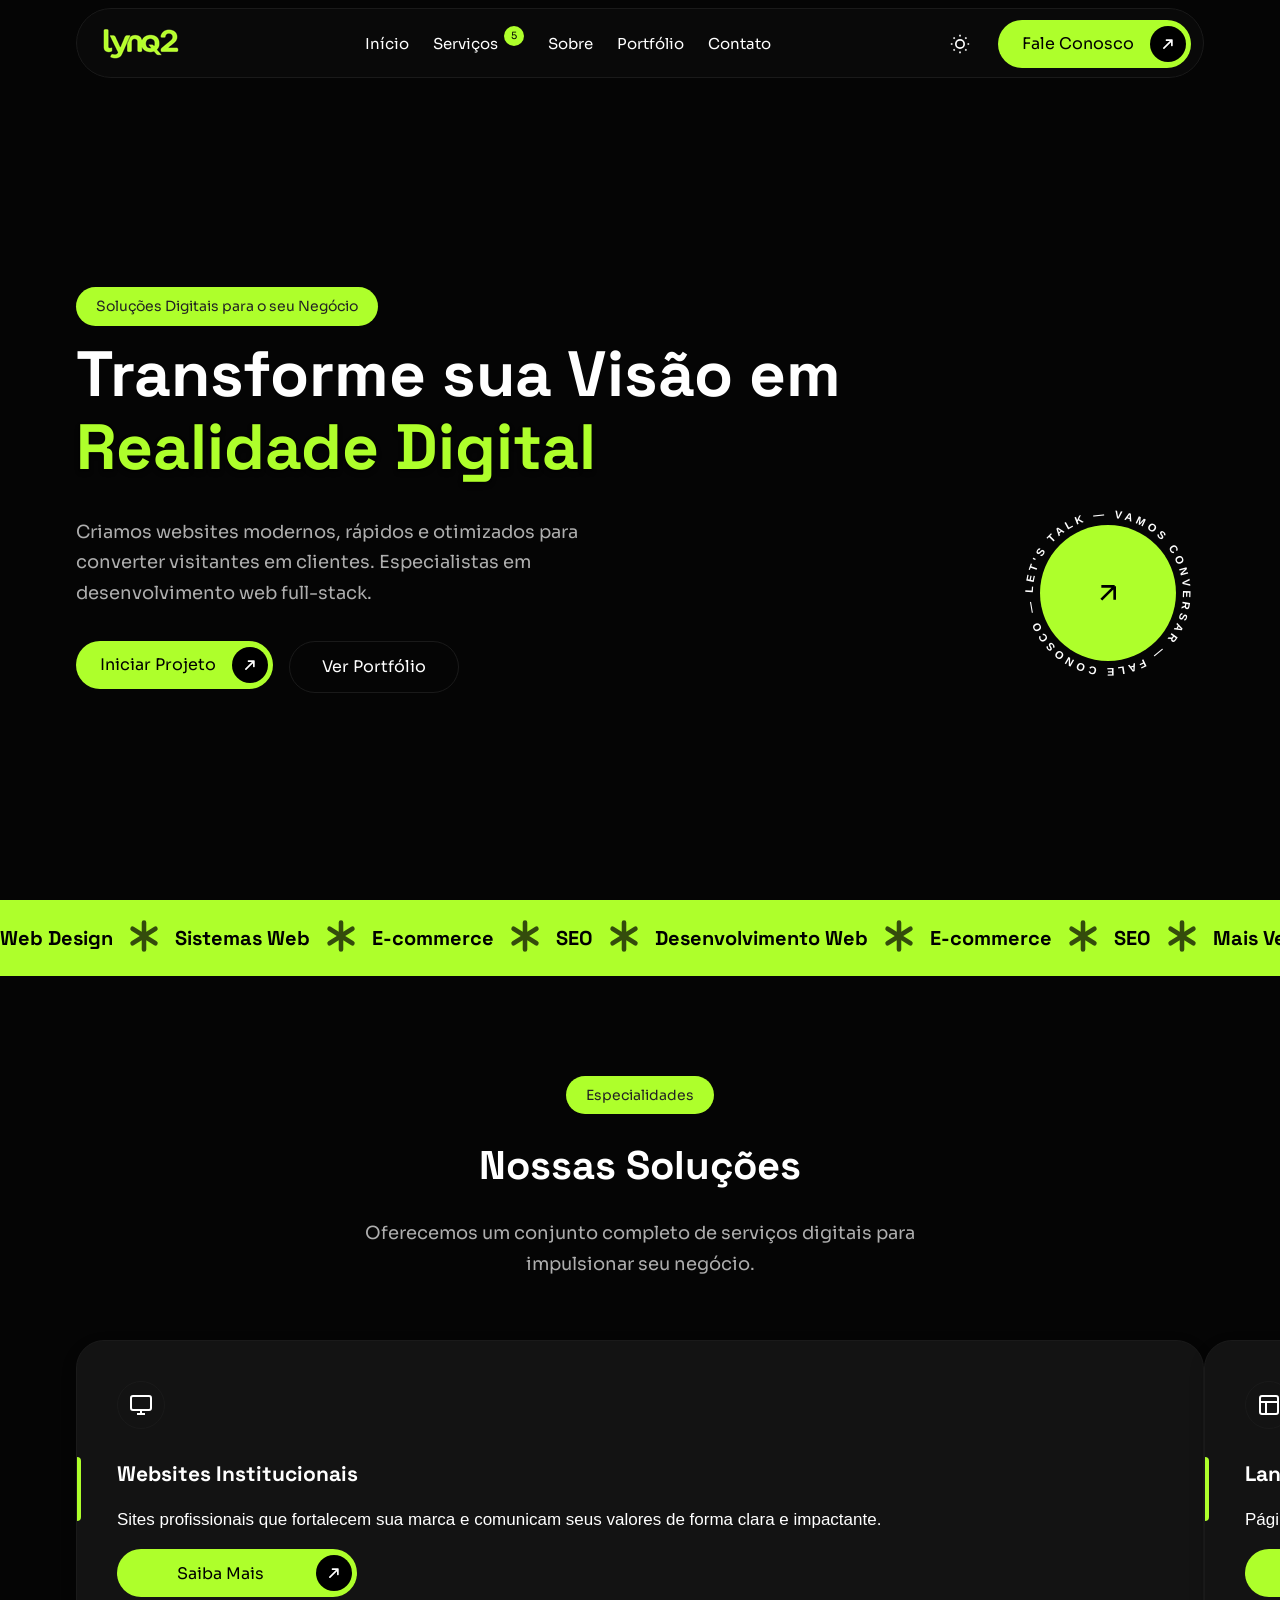
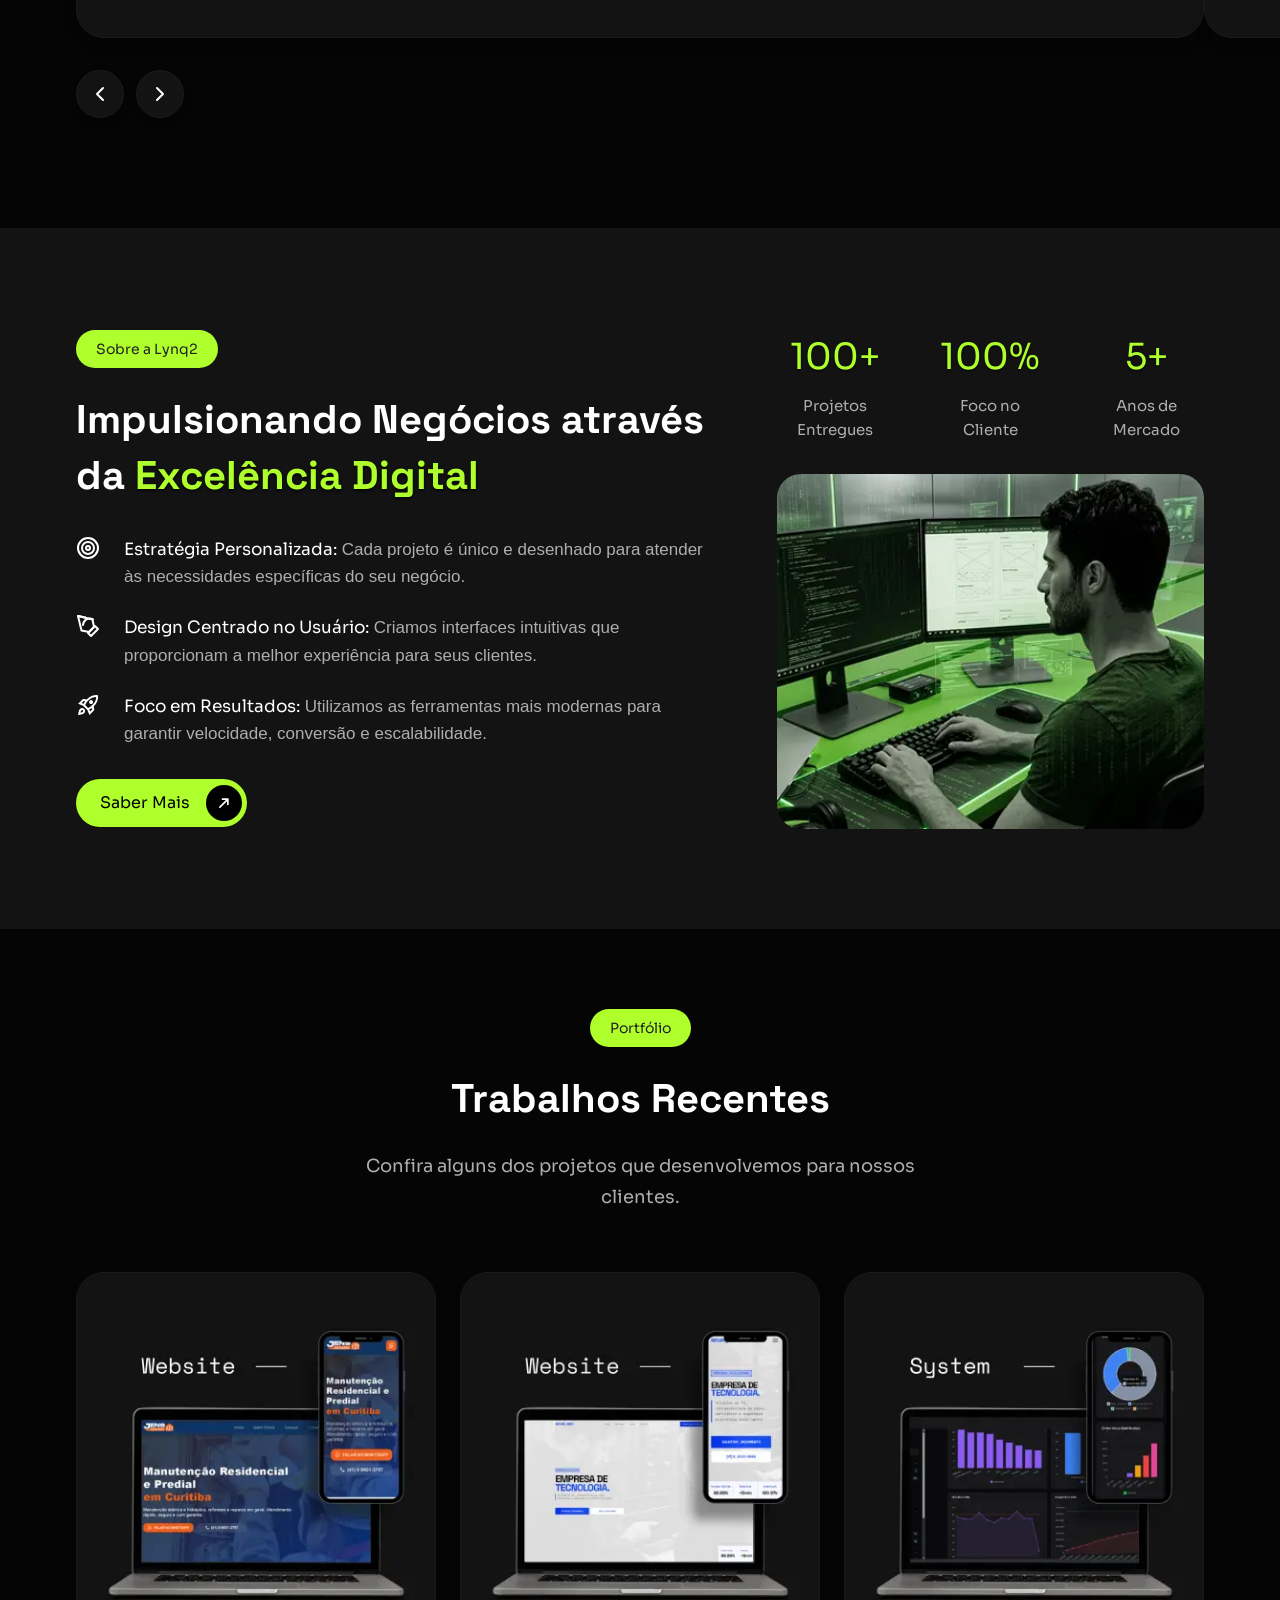
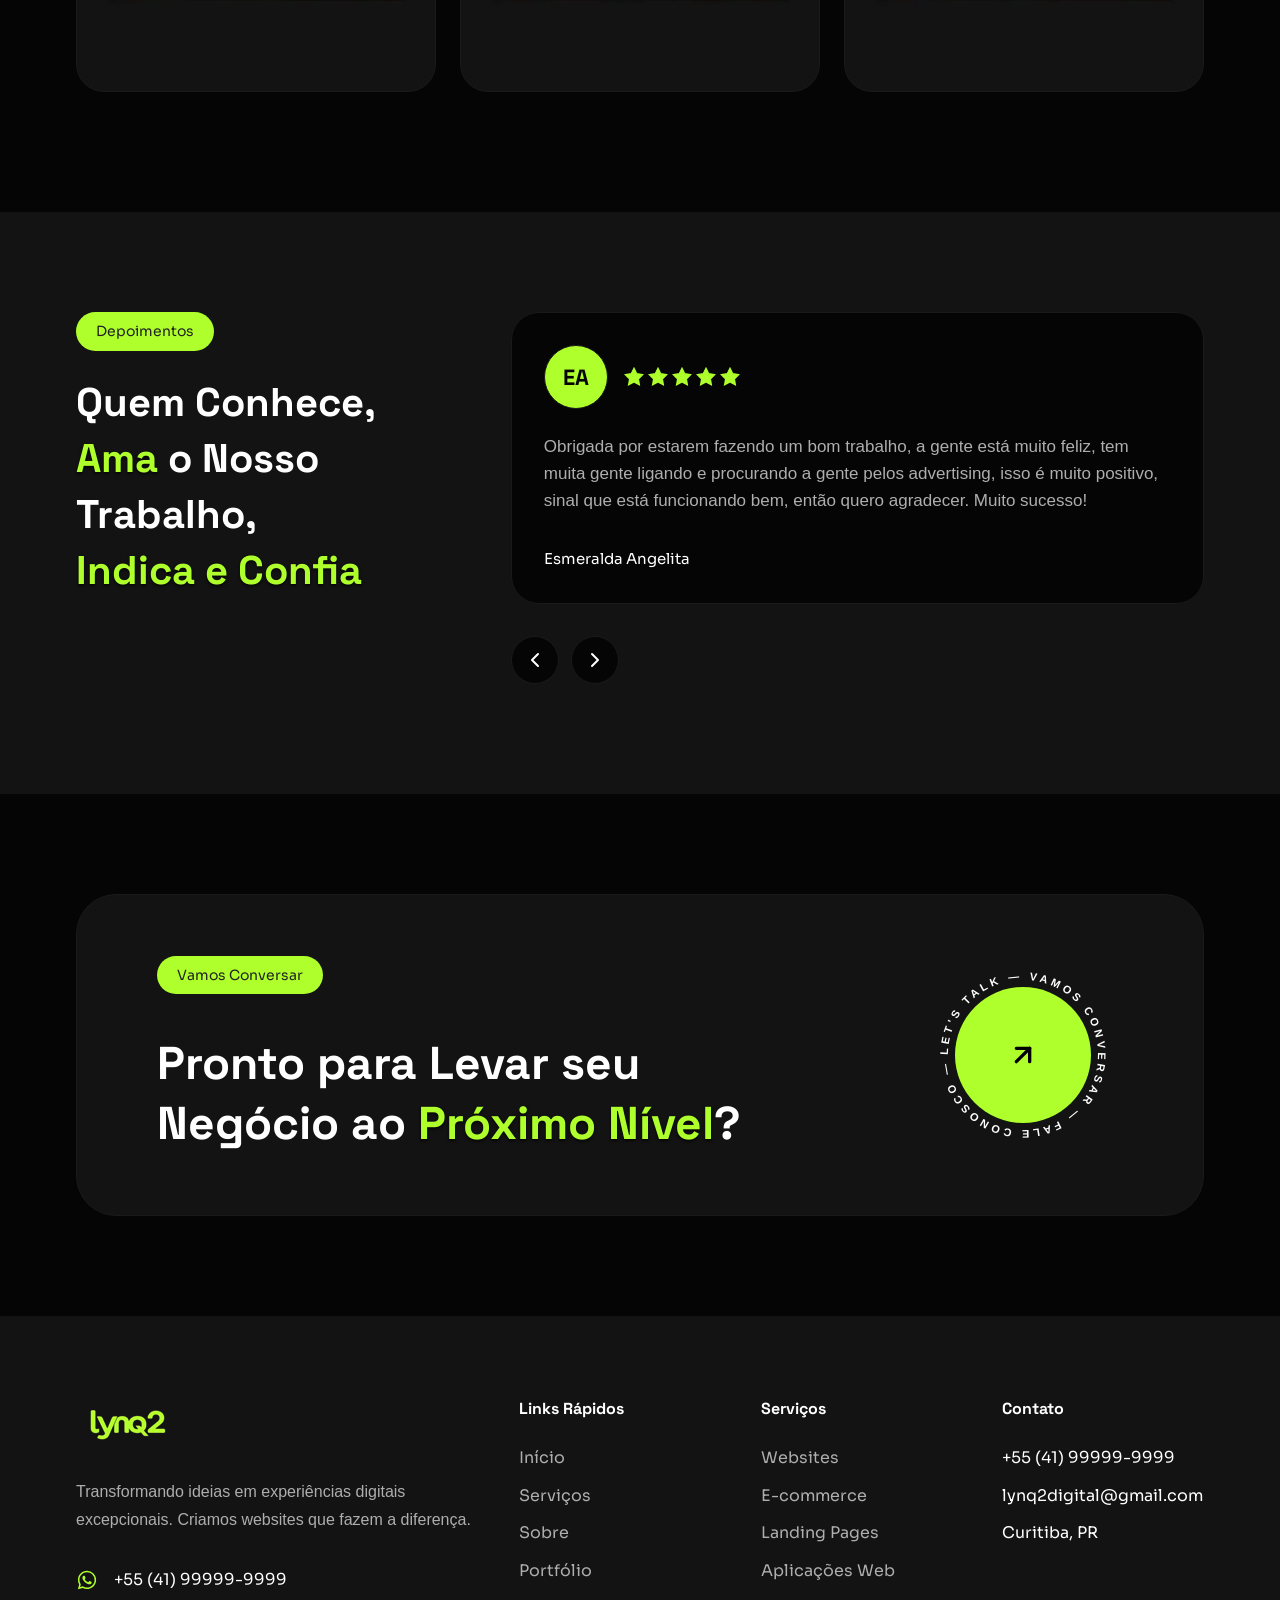
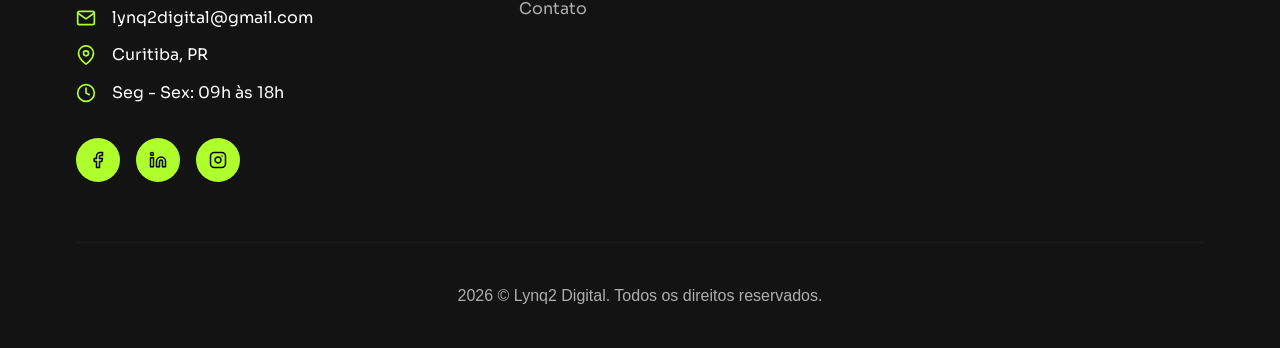
==== commit cf13ff7f: "feat: adicionando info e testando ssh" ====
--- a/index.html
+++ b/index.html
@@ -5,7 +5,7 @@
     <meta name="viewport" content="width=device-width, initial-scale=1.0" />
     <meta
       name="description"
-      content="Lynk2 Digital - Desenvolvimento web profissional. Criamos websites modernos, rápidos e otimizados para converter visitantes em clientes. Especialistas em UI/UX e full-stack."
+      content="Lynq2 Digital - Desenvolvimento web profissional. Criamos websites modernos, rápidos e otimizados para converter visitantes em clientes. Especialistas em UI/UX e full-stack."
     />
 
     <title>Lynq2 Digital</title>
@@ -816,19 +816,20 @@
 /* ================== HERO SECTION ======================= */
 /* ======================================================= */
 .hero {
-  min-height: 100vh;
+  height: 780px;
   display: flex;
   align-items: center;
   justify-content: flex-start; /* Mobile default */
-  padding: 100px 0 80px;
+   padding: 80px 0;
   position: relative;
   overflow: hidden;
 }
 
-@media (min-width: 900px) {
+@media (min-width: 780px) {
   .hero {
+    height: 100dvh;
     justify-content: center;
-    padding: 70px 0 80px;
+    padding: 80px 0;
   }
 }
 
@@ -1193,10 +1194,942 @@
 
 .light-theme .btn-secondary {
   border-color: var(--border-color);
-}
+}/* ======================================================= */
+/* ================== SERVICES SECTION =================== */
+/* ======================================================= */
+.services-section {
+  padding: 100px 0;
+  overflow: hidden;
+  position: relative;
+}
+
+.services-swiper {
+  overflow: visible !important;
+  padding-bottom: 10px;
+}
+
+.services-swiper .swiper-slide {
+  height: auto;
+}
+
+.services-nav {
+  display: flex;
+  gap: 12px;
+  margin-top: 32px;
+  justify-content: center;
+}
+
+@media (min-width: 900px) {
+  .services-nav {
+    justify-content: flex-start;
+  }
+}
+
+.services-btn-prev,
+.services-btn-next {
+  width: 48px;
+  height: 48px;
+  border-radius: 50%;
+  border: 1px solid var(--border-color);
+  background: var(--bg-secondary);
+  color: var(--text-primary);
+  cursor: pointer;
+  display: flex;
+  align-items: center;
+  justify-content: center;
+  transition: all 0.3s ease;
+  box-shadow: 0 4px 12px rgba(0, 0, 0, 0.1);
+}
+
+.services-btn-prev:hover,
+.services-btn-next:hover {
+  background: var(--accent-green);
+  border-color: var(--accent-green);
+  color: #050505;
+}
+
+.services-btn-prev:hover svg,
+.services-btn-next:hover svg {
+  stroke: #050505;
+}
+
+/* Disabled state — Swiper adds this class automatically at boundaries */
+.services-btn-prev.swiper-button-disabled,
+.services-btn-next.swiper-button-disabled {
+  opacity: 0;
+  cursor: not-allowed;
+  pointer-events: none;
+}
+
+.service-card {
+  background: var(--bg-secondary);
+  border: 1px solid var(--border-color);
+  border-radius: 28px;
+  padding: 20px;
+
+  transition: all 0.3s ease;
+  display: flex;
+  flex-direction: column;
+  gap: 16px;
+  position: relative;
+  height: 100%;
+  box-shadow: 0 6px 16px rgba(0, 0, 0, 0.15);
+}
+@media (min-width: 336px) {
+  .service-card {
+    padding: 28px;
+  }
+}
+@media (min-width: 400px) {
+  .service-card {
+    padding: 32px;
+  }
+}
+@media (min-width: 780px) {
+  .service-card {
+    padding: 40px;
+  }
+}
+.service-card::before {
+  content: "";
+  position: absolute;
+  left: 0;
+  top: 50%;
+  transform: translateY(-50%);
+  width: 4px;
+  height: 64px;
+  background: var(--accent-green);
+  border-radius: 0 4px 4px 0;
+  transition: height 0.3s ease;
+}
+
+.service-card:hover::before {
+  height: 240px;
+}
+
+.service-icon {
+  width: 48px;
+  height: 48px;
+  border-radius: 50%;
+  background: var(--bg-secondary);
+  border: 1px solid var(--border-color);
+  display: flex;
+  align-items: center;
+  justify-content: center;
+  color: var(--text-primary);
+  margin-bottom: 12px;
+  transition: all 0.3s;
+}
+
+.service-card:hover .service-icon {
+  background: var(--accent-green);
+  color: #050505;
+  /* Preto text on green is fine in both themes */
+  border-color: var(--accent-green);
+}
+
+.service-card .btn-primary {
+  margin-top: auto;
+  max-width: 240px;
+}
+
+.service-title {
+  font-size: 21px;
+}
+
+.service-description {
+  font-family: var(--font-desc);
+  font-size: 17px;
+}
+
+/* ======================================================= */
+/* ================== SOBRE SECTION ====================== */
+/* ======================================================= */
+.sobre-section {
+  padding: 100px 0;
+  background-color: var(--bg-secondary);
+}
+
+.sobre-content {
+  display: flex;
+  flex-direction: column;
+  gap: 40px;
+  align-items: stretch;
+}
+
+@media (min-width: 901px) {
+  .sobre-content {
+    flex-direction: row;
+    gap: 60px;
+    align-items: center;
+  }
+}
+
+.sobre-left {
+  width: 100%;
+}
+
+@media (min-width: 901px) {
+  .sobre-left {
+    flex: 1.2;
+  }
+}
+
+.sobre-description {
+  font-family: var(--font-desc);
+  font-size: 18px;
+  color: var(--text-secondary);
+  line-height: 1.8;
+  margin-bottom: 20px;
+}
+
+.sobre-features {
+  margin-top: 32px;
+  display: flex;
+  flex-direction: column;
+  gap: 24px;
+}
+
+.feature-item {
+  display: flex;
+  align-items: flex-start;
+  gap: 16px;
+  font-weight: 700;
+}
+
+.feature-icon {
+  flex-shrink: 0;
+  width: 32px;
+  height: 32px;
+  color: var(--text-primary);
+}
+
+.feature-item p {
+  color: var(--text-secondary);
+  font-size: 17px;
+  line-height: 1.6;
+  margin: 0;
+}
+
+.feature-item strong {
+  color: var(--text-primary);
+}
+
+.sobre-cta {
+  margin-top: 32px;
+}
+
+.sobre-right {
+  display: flex;
+  flex-direction: column;
+  gap: 32px;
+  width: 100%;
+  align-items: center;
+}
+
+@media (min-width: 901px) {
+  .sobre-right {
+    flex: 0.8;
+  }
+}
+
+.sobre-stats {
+  display: flex;
+  justify-content: space-between;
+  gap: 16px;
+  width: 100%;
+  max-width: 460px;
+  margin: 0 auto;
+}
+
+@media (min-width: 601px) {
+  .sobre-stats {
+    gap: 40px;
+  }
+}
+
+.stat-item {
+  display: flex;
+  flex-direction: column;
+  align-items: center;
+  gap: 8px;
+  flex: 1;
+}
+
+.stat-number {
+  font-size: 36px;
+  font-weight: 700;
+  color: var(--accent-green);
+  text-shadow:
+    0 2px 2px rgba(0, 0, 0, 0.3),
+    0 0 2px rgba(0, 0, 0, 0.2);
+}
+
+.stat-label {
+  font-size: 15px;
+  color: var(--text-secondary);
+
+  text-align: center;
+}
+
+.sobre-image {
+  display: flex;
+  align-items: center;
+  justify-content: center;
+  width: 100%;
+  border-radius: 28px;
+}
+
+.sobre-image img {
+  width: 460px;
+  max-width: 100%;
+  height: auto;
+  display: block;
+  object-fit: contain;
+  border-radius: 24px;
+}
+
+/* ======================================================= */
+/* ================== PORTFOLIO SECTION ================== */
+/* ======================================================= */
+
+:root {
+  --cards: 3;
+  --cardHeight: 420px;
+  --cardTopPadding: 20px;
+  --cardMargin: 4vw;
+}
+
+.portfolio-section {
+  position: relative;
+  padding: 80px 0;
+  /* SEM overflow: hidden — mata o sticky! */
+}
+
+.container {
+  width: 90%;
+  max-width: 1200px;
+  margin: 0 auto;
+}
+
+/* --- GRID MOBILE: stacking --- */
+.portfolio-grid {
+  display: grid;
+  grid-template-columns: 1fr;
+  grid-template-rows: repeat(var(--cards), var(--cardHeight));
+  gap: 2;
+  padding-bottom: calc(var(--cards) * var(--cardTopPadding));
+  margin-bottom: var(--cardMargin);
+}
+
+/* índice de cada card */
+#card1 {
+  --index: 1;
+}
+
+#card2 {
+  --index: 2;
+}
+
+#card3 {
+  --index: 3;
+}
+
+/* Wrapper transparente — o sticky é AQUI */
+.portfolio-card-wrapper {
+  position: sticky;
+  top: 0;
+  padding-top: calc(var(--index) * var(--cardTopPadding));
+}
+
+.portfolio-item {
+  position: relative;
+  height: var(--cardHeight);
+  border-radius: 28px;
+  overflow: hidden;
+  cursor: pointer;
+  border: 1px solid var(--border-color);
+  background-color: var(--bg-secondary);
+}
+
+.portfolio-image {
+  position: absolute;
+  inset: 0;
+  background-size: contain;
+  background-position: center;
+  background-repeat: no-repeat;
+  transition: transform 0.5s ease;
+}
+
+/* Images by Theme */
+#card1 .portfolio-image {
+  background-image: url("./assets/images/project-1-dark.webp");
+}
+
+:root.light-theme #card1 .portfolio-image {
+  background-image: url("./assets/images/project-1.webp");
+}
+
+/* Images by Theme */
+#card2 .portfolio-image {
+  background-image: url("./assets/images/project-2-dark.webp");
+}
+
+:root.light-theme #card2 .portfolio-image {
+  background-image: url("./assets/images/project-2.webp");
+}
+/* Images by Theme */
+#card3 .portfolio-image {
+  background-image: url("./assets/images/project-3-dark.webp");
+}
+
+:root.light-theme #card3 .portfolio-image {
+  background-image: url("./assets/images/project-3.webp");
+}
+.portfolio-item:hover .portfolio-image {
+  transform: scale(1.08);
+}
+
+.portfolio-link-wrapper {
+  display: block;
+  width: 100%;
+  height: 100%;
+  position: relative;
+  z-index: 3;
+  text-decoration: none;
+  color: inherit;
+}
+
+.portfolio-overlay {
+  position: absolute;
+  bottom: 24px;
+  left: 24px;
+  z-index: 4;
+  transition:
+    transform 0.45s cubic-bezier(0.4, 0, 0.2, 1),
+    opacity 0.35s ease;
+}
+
+/* Mobile Center Alignment Only */
+@media (max-width: 768px) {
+  .portfolio-overlay {
+    left: 0;
+    right: 0;
+    display: flex;
+    justify-content: center;
+  }
+}
+
+.portfolio-category,
+.portfolio-title,
+.portfolio-desc {
+  display: none;
+}
+
+.portfolio-category {
+  color: var(--accent-green);
+  font-size: 12px;
+
+  text-transform: uppercase;
+  letter-spacing: 1px;
+}
+
+.portfolio-title {
+  font-size: 20px;
+  font-weight: 700;
+  margin: 8px 0 10px;
+  color: #ffffff;
+}
+
+.portfolio-desc {
+  color: rgba(255, 255, 255, 0.8);
+  font-size: 16px;
+  line-height: 1.6;
+  margin-bottom: 20px;
+}
+
+.btn-portfolio {
+  background: transparent;
+  border: 1px solid rgba(255, 255, 255, 0.2);
+  color: #ffffff;
+  padding: 6px 6px 6px 20px;
+  border-radius: 100px;
+
+  font-size: 14px;
+  transition: all 0.3s;
+  display: inline-flex;
+  align-items: center;
+  gap: 12px;
+  cursor: pointer;
+  backdrop-filter: blur(12px);
+  -webkit-backdrop-filter: blur(12px);
+}
+
+.btn-portfolio span {
+  color: #ffffff;
+  transition: color 0.3s ease;
+}
+
+.btn-portfolio .arrow {
+  background: transparent;
+  border: 1px solid #ffffff;
+  border-radius: 50%;
+  width: 36px;
+  height: 36px;
+  display: flex;
+  align-items: center;
+  justify-content: center;
+  transition: all 0.3s;
+}
+
+.btn-portfolio .arrow svg path {
+  fill: #ffffff;
+  transition: fill 0.3s ease;
+}
+
+.btn-portfolio .arrow svg {
+  transform: rotate(-45deg);
+  transition: transform 0.3s ease;
+}
+
+.btn-portfolio:hover .arrow svg {
+  transform: rotate(0deg);
+}
+
+/* --- DESKTOP: lado a lado --- */
+@media (min-width: 769px) {
+  .portfolio-grid {
+    grid-template-columns: repeat(3, 1fr);
+    grid-template-rows: unset;
+    gap: 24px;
+    padding-bottom: 0;
+    margin-bottom: 0;
+  }
+
+  .portfolio-card-wrapper {
+    position: relative;
+    /* cancela sticky no desktop */
+    padding-top: 0;
+  }
+
+  .portfolio-overlay {
+    left: 16px;
+    right: 16px;
+    bottom: 0;
+    background: rgba(46, 46, 46, 0.4);
+    backdrop-filter: blur(12px);
+    -webkit-backdrop-filter: blur(12px);
+    border: 1px solid rgba(255, 255, 255, 0.1);
+    border-radius: 28px;
+    padding: 24px 20px;
+    transform: translateY(110%);
+    opacity: 0;
+    display: block;
+    /* Garante layout original no desktop */
+    text-align: left;
+  }
+
+  .portfolio-category,
+  .portfolio-title,
+  .portfolio-desc {
+    display: block;
+  }
+
+  .portfolio-item:hover .portfolio-overlay {
+    transform: translateY(-16px);
+    opacity: 1;
+  }
+
+  .portfolio-section {
+    padding-bottom: 120px;
+  }
+}
+
+/* ======================================================= */
+/* ================== REVIEWS SECTION ==================== */
+/* ======================================================= */
+.reviews-section {
+  padding: 100px 0;
+  overflow: hidden;
+  background-color: var(--bg-secondary);
+}
+
+.reviews-split {
+  display: flex;
+  flex-direction: column;
+  gap: 40px;
+}
+
+.reviews-left .section-header {
+  margin-bottom: 0;
+  text-align: center;
+  display: flex;
+  flex-direction: column;
+  align-items: center;
+}
+
+.reviews-left .section-title {
+  text-align: center;
+}
+
+@media (min-width: 1024px) {
+  .reviews-split {
+    flex-direction: row;
+    align-items: flex-start;
+  }
+
+  .reviews-left {
+    width: 35%;
+    flex-shrink: 0;
+    padding-right: 40px;
+  }
+
+  .reviews-left .section-header {
+    text-align: left;
+    align-items: flex-start;
+  }
+
+  .reviews-left .section-title {
+    text-align: left;
+  }
+
+  .reviews-right {
+    width: 65%;
+    min-width: 0;
+    overflow: hidden;
+  }
+}
+
+.reviews-swiper {
+  padding-bottom: 10px;
+}
+
+.reviews-swiper .swiper-slide {
+  height: auto;
+}
+
+.reviews-nav {
+  display: flex;
+  gap: 12px;
+  margin-top: 32px;
+  justify-content: center;
+}
+
+@media (min-width: 1024px) {
+  .reviews-nav {
+    justify-content: flex-start;
+  }
+}
+
+.reviews-btn-prev,
+.reviews-btn-next {
+  width: 48px;
+  height: 48px;
+  border-radius: 50%;
+  border: 1px solid var(--border-color);
+  background-color: var(--bg-primary);
+  color: var(--text-primary);
+  cursor: pointer;
+  display: flex;
+  align-items: center;
+  justify-content: center;
+  transition: all 0.3s ease;
+}
+
+.reviews-btn-prev:hover,
+.reviews-btn-next:hover {
+  background: var(--accent-green);
+  border-color: var(--accent-green);
+  color: #050505;
+}
+
+.reviews-btn-prev:hover svg,
+.reviews-btn-next:hover svg {
+  stroke: #050505;
+}
+
+/* Removed disabled state as the swiper now loops infinitely */
+
+.review-card {
+  background: var(--bg-primary);
+  border: 1px solid var(--border-color);
+  border-radius: 28px;
+  padding: 32px;
+  transition: all 0.3s ease;
+  display: flex;
+  flex-direction: column;
+  position: relative;
+  height: 100%;
+}
+
+.review-header {
+  display: flex;
+  align-items: center;
+  gap: 16px;
+  margin-bottom: 24px;
+}
+
+.review-avatar {
+  width: 64px;
+  height: 64px;
+  border-radius: 50%;
+  flex-shrink: 0;
+  display: flex;
+  align-items: center;
+  justify-content: center;
+  background: var(--accent-green);
+  color: #050505;
+  font-weight: 700;
+  font-family: var(--font-main);
+  font-size: 22px;
+  line-height: 1;
+  text-transform: uppercase;
+  border: 1px solid var(--border-color);
+  transition: all 0.3s ease;
+  font-family: var(--font-main);
+}
+
+:root.light-theme .review-avatar {
+  color: var(--text-primary);
+}
+
+.review-stars {
+  display: flex;
+  gap: 4px;
+  color: var(--accent-green);
+}
+
+:root.light-theme .review-stars {
+  display: flex;
+  gap: 4px;
+  color: var(--text-primary);
+}
+
+.review-text {
+  font-size: 17px;
+  line-height: 1.6;
+  color: var(--text-secondary);
+  margin-bottom: 32px;
+  flex-grow: 1;
+  font-family: var(--font-body);
+}
+
+.review-author {
+  font-size: 15px;
+  color: var(--text-primary);
+  margin-top: auto;
+}
+
+.review-author strong {
+  font-weight: 700;
+}
+
+/* ======================================================= */
+/* ==================== CTA SECTION ====================== */
+/* ======================================================= */
+.cta-section {
+  padding: 100px 0;
+  background-color: var(--bg-primary);
+  position: relative;
+  overflow: hidden;
+}
+
+.particles-canvas {
+  position: absolute;
+  top: 0;
+  left: 0;
+  width: 100%;
+  height: 100%;
+  pointer-events: none;
+  z-index: 0;
+}
+
+.cta-wrapper {
+  background-color: var(--bg-secondary);
+  backdrop-filter: blur(12px);
+  -webkit-backdrop-filter: blur(12px);
+  border: 1px solid var(--border-color);
+  border-radius: 40px;
+  padding: 60px 30px;
+  display: flex;
+  flex-direction: column;
+  align-items: center;
+  gap: 40px;
+  text-align: center;
+  position: relative;
+  z-index: 1;
+}
+
+.cta-left {
+  display: flex;
+  flex-direction: column;
+  align-items: center;
+}
+
+.cta-title {
+  font-size: clamp(32px, 4vw, 46px);
+  margin-top: 16px;
+  line-height: 1.2;
+  font-family: var(--font-main);
+  font-weight: 700 !important;
+}
+
+.cta-title .highlight {
+  font-family: var(--font-main);
+  font-weight: 700 !important;
+  color: var(--accent-green);
+  text-shadow:
+    0 2px 3px rgba(0, 0, 0, 0.5),
+    0 1px 2px rgba(0, 0, 0, 0.3);
+}
+
+.cta-button-container {
+  position: relative;
+  width: 200px;
+  height: 200px;
+  display: flex;
+  align-items: center;
+  justify-content: center;
+  flex-shrink: 0;
+}
+
+.spinning-text {
+  position: absolute;
+  width: 100%;
+  height: 100%;
+  animation: rotateText 15s linear infinite;
+  pointer-events: none;
+}
+
+.spinning-text text {
+  fill: var(--text-primary);
+  font-size: 11px;
+  font-weight: 700;
+  text-transform: uppercase;
+  letter-spacing: 2.5px;
+  font-family: var(--font-body);
+}
+
+@keyframes rotateText {
+  from {
+    transform: rotate(0deg);
+  }
+  to {
+    transform: rotate(360deg);
+  }
+}
+
+.cta-button-round {
+  width: 136px;
+  height: 136px;
+  background: var(--accent-green);
+  border-radius: 50%;
+  display: flex;
+  align-items: center;
+  justify-content: center;
+  color: #000;
+  transition: all 0.4s cubic-bezier(0.4, 0, 0.2, 1);
+  position: relative;
+  z-index: 2;
+}
+
+.cta-button-round svg {
+  transition: transform 0.4s ease;
+  transform-origin: center;
+}
+
+.cta-button-round:hover svg {
+  transform: rotate(45deg) scale(1.1);
+}
+
+.hero-cta-button {
+  position: absolute;
+  bottom: 0px;
+  right: 8px;
+  z-index: 100;
+  display: none;
+}
+
+@media (min-width: 960px) {
+  .hero-cta-button {
+    display: block;
+  }
+}
+
+@media (min-width: 900px) {
+  .cta-wrapper {
+    flex-direction: row;
+    justify-content: space-between;
+    padding: 60px 80px;
+    text-align: unset;
+  }
+
+  .cta-title {
+    line-height: 1.3;
+  }
+
+  .cta-left {
+    display: block;
+  }
+}
+
+/* ======================================================= */
+/* ================== CUSTOM CURSOR ====================== */
+/* ======================================================= */
+
+@media (min-width: 769px) {
+  /* Hide button and system cursor on hover */
+  .portfolio-item[data-cursor-hover="true"],
+  .portfolio-item[data-cursor-hover="true"] * {
+    cursor: none !important;
+  }
+
+  .portfolio-item[data-cursor-hover="true"] .btn-portfolio {
+    display: none !important;
+  }
+}
+
+#custom-cursor {
+  position: fixed;
+  top: 0;
+  left: 0;
+  width: 64px;
+  height: 64px;
+  background-color: var(--accent-green);
+  border-radius: 50%;
+  pointer-events: none;
+  z-index: 10002;
+  display: flex;
+  align-items: center;
+  justify-content: center;
+  transform: translate(-50%, -50%) scale(0);
+  opacity: 0;
+  transition:
+    transform 0.7s cubic-bezier(0.175, 0.885, 0.32, 1.275),
+    opacity 0.7s ease;
+}
+
+#custom-cursor svg {
+  /* Arrow size adjusted slightly larger */
+  width: 28px;
+  height: 28px;
+}
+
+#custom-cursor.active {
+  transform: translate(-50%, -50%) scale(1.2);
+  opacity: 1;
+}
+
+/* Hide custom cursor completely on mobile/touch interfaces */
+@media (pointer: coarse), (hover: none) {
+  #custom-cursor {
+    display: none !important;
+  }
+}
+
 
     </style>
-    <link rel="stylesheet" href="./assets/css/home.css" />
+  
     <link rel="stylesheet" href="./assets/css/footer.css" />
 
   </head>
@@ -1210,7 +2143,13 @@
         <div class="barra" id="barra">
           <div class="barra-topo">
             <a href="#hero" class="logo-icon">
-              <img src="./assets/images/logo.webp" id="nav-logo" alt="Logo" />
+              <img
+                src="./assets/images/logo.webp"
+                id="nav-logo"
+                alt="Logo"
+                width="120"
+                height="40"
+              />
             </a>
 
             <nav class="nav-desktop">
@@ -1659,7 +2598,7 @@
                     Sites profissionais que fortalecem sua marca e comunicam
                     seus valores de forma clara e impactante.
                   </p>
-                  <a href="" class="btn-primary">
+                  <a href="#contato" class="btn-primary">
                     <span>Saiba Mais</span>
                     <div class="arrow">
                       <svg
@@ -1707,7 +2646,7 @@
                     Páginas focadas em conversão, otimizadas para campanhas de
                     marketing e vendas.
                   </p>
-                  <a href="" class="btn-primary">
+                  <a href="#contato" class="btn-primary">
                     <span>Saiba Mais</span>
                     <div class="arrow">
                       <svg
@@ -1751,7 +2690,7 @@
                     Aplicações web personalizadas para automatizar processos e
                     gerenciar seu negócio.
                   </p>
-                  <a href="" class="btn-primary">
+                  <a href="#contato" class="btn-primary">
                     <span>Saiba Mais</span>
                     <div class="arrow">
                       <svg
@@ -1794,7 +2733,7 @@
                     Lojas virtuais completas e seguras para você vender seus
                     produtos online com alta performance.
                   </p>
-                  <a href="" class="btn-primary">
+                  <a href="#contato" class="btn-primary">
                     <span>Saiba Mais</span>
                     <div class="arrow">
                       <svg
@@ -1835,7 +2774,7 @@
                     Suporte contínuo e manutenção preventiva para manter seu
                     site sempre atualizado e seguro.
                   </p>
-                  <a href="" class="btn-primary">
+                  <a href="#contato" class="btn-primary">
                     <span>Saiba Mais</span>
                     <div class="arrow">
                       <svg
@@ -2008,6 +2947,9 @@
                 <img
                   src="./assets/images/about.webp"
                   alt="Performance e Resultados"
+                  width="600"
+                  height="400"
+                  loading="lazy"
                 />
               </div>
             </div>
@@ -2481,7 +3423,7 @@
                 </svg>
                 <!-- Round Button -->
                 <a
-                  href="./contato/index.html"
+                  href="#contato"
                   class="cta-button-round"
                   aria-label="Falar conosco"
                 >
@@ -2519,6 +3461,9 @@
                   src="./assets/images/logo.webp"
                   alt="Logo"
                   id="footer-logo-img"
+                  width="120"
+                  height="40"
+                  loading="lazy"
                 />
               </div>
             </a>
@@ -2707,7 +3652,7 @@
     <div class="cursor-trail"></div>
 
     <!-- Swiper JS -->
-    <script src="https://cdn.jsdelivr.net/npm/swiper@11/swiper-bundle.min.js"></script>
+ <!-- <script src="https://cdn.jsdelivr.net/npm/swiper@11/swiper-bundle.min.js"></script> -->
 
     <!-- Botão Voltar ao Topo -->
     <button
@@ -2729,7 +3674,7 @@
 
     <!-- Botão WhatsApp -->
     <a
-      href="https://wa.me/5511999999999"
+      href="https://wa.me/5541999999999"
       target="_blank"
       class="whatsapp-button"
       aria-label="Fale conosco no WhatsApp"
@@ -2739,13 +3684,7 @@
           d="M17.472 14.382c-.297-.149-1.758-.867-2.03-.967-.273-.099-.471-.148-.67.15-.197.297-.767.966-.94 1.164-.173.199-.347.223-.644.075-.297-.15-1.255-.463-2.39-1.475-.883-.788-1.48-1.761-1.653-2.059-.173-.297-.018-.458.13-.606.134-.133.298-.347.446-.52.149-.174.198-.298.298-.497.099-.198.05-.371-.025-.52-.075-.149-.669-1.612-.916-2.207-.242-.579-.487-.5-.669-.51-.173-.008-.371-.01-.57-.01-.198 0-.52.074-.792.372-.272.297-1.04 1.016-1.04 2.479 0 1.462 1.065 2.875 1.213 3.074.149.198 2.096 3.2 5.077 4.487.709.306 1.262.489 1.694.625.712.227 1.36.195 1.871.118.571-.085 1.758-.719 2.006-1.413.248-.694.248-1.289.173-1.413-.074-.124-.272-.198-.57-.347m-5.421 7.403h-.004a9.87 9.87 0 01-5.031-1.378l-.361-.214-3.741.982.998-3.648-.235-.374a9.86 9.86 0 01-1.51-5.26c.001-5.45 4.436-9.884 9.888-9.884 2.64 0 5.122 1.03 6.988 2.898a9.825 9.825 0 012.893 6.994c-.003 5.45-4.437 9.884-9.885 9.884m8.413-18.297A11.815 11.815 0 0012.05 0C5.495 0 .16 5.335.157 11.892c0 2.096.547 4.142 1.588 5.945L.057 24l6.305-1.654a11.882 11.882 0 005.683 1.448h.005c6.554 0 11.89-5.335 11.893-11.893a11.821 11.821 0 00-3.48-8.413Z"
         />
     <!-- Custom Cursor Setup -->
-    <div class="cursor-dot"></div>
-    <div class="cursor-trail"></div>
-    <div id="custom-cursor">
-      <svg width="24" height="24" viewBox="0 0 24 24" fill="none" stroke="currentColor" stroke-width="2">
-        <path d="M7 17L17 7M17 7H7M17 7V17" />
-      </svg>
-    </div>
+
 
     <script src="./assets/js/swiper-bundle.min.js" defer></script>
     <script
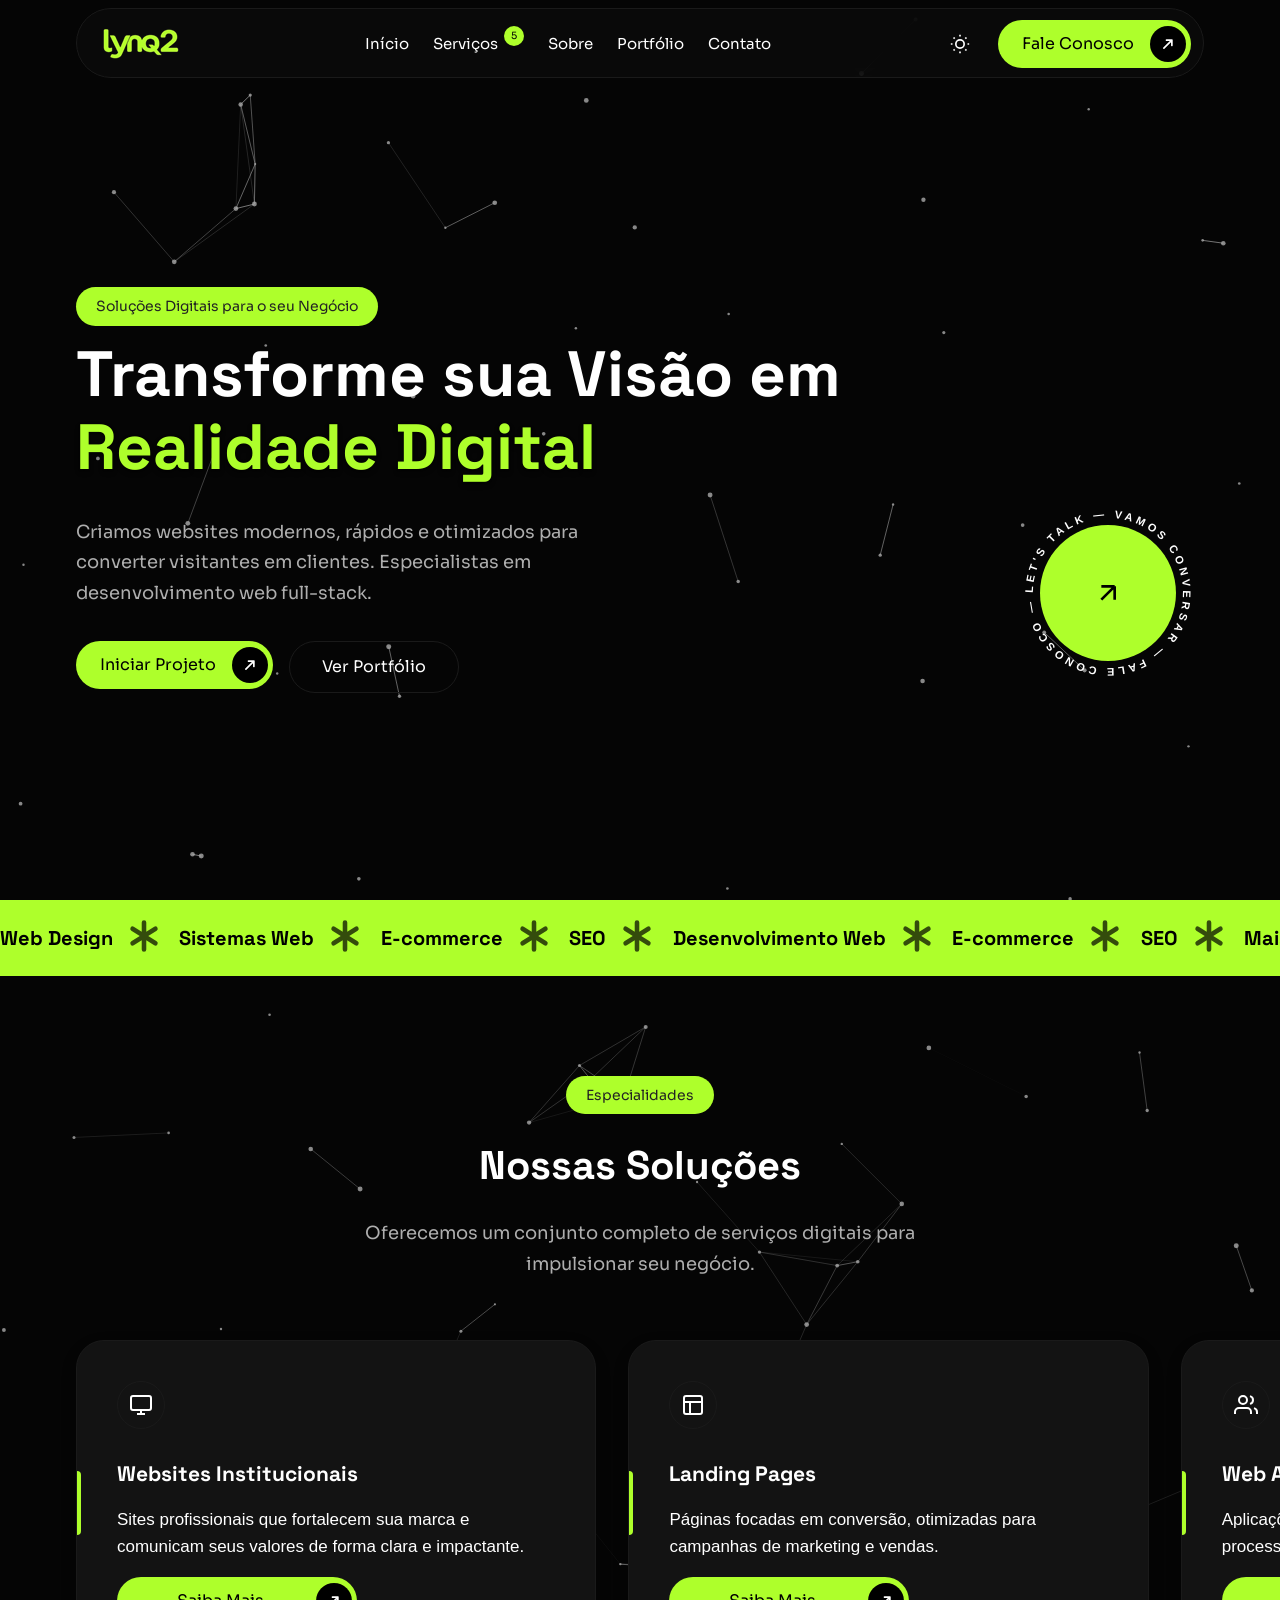
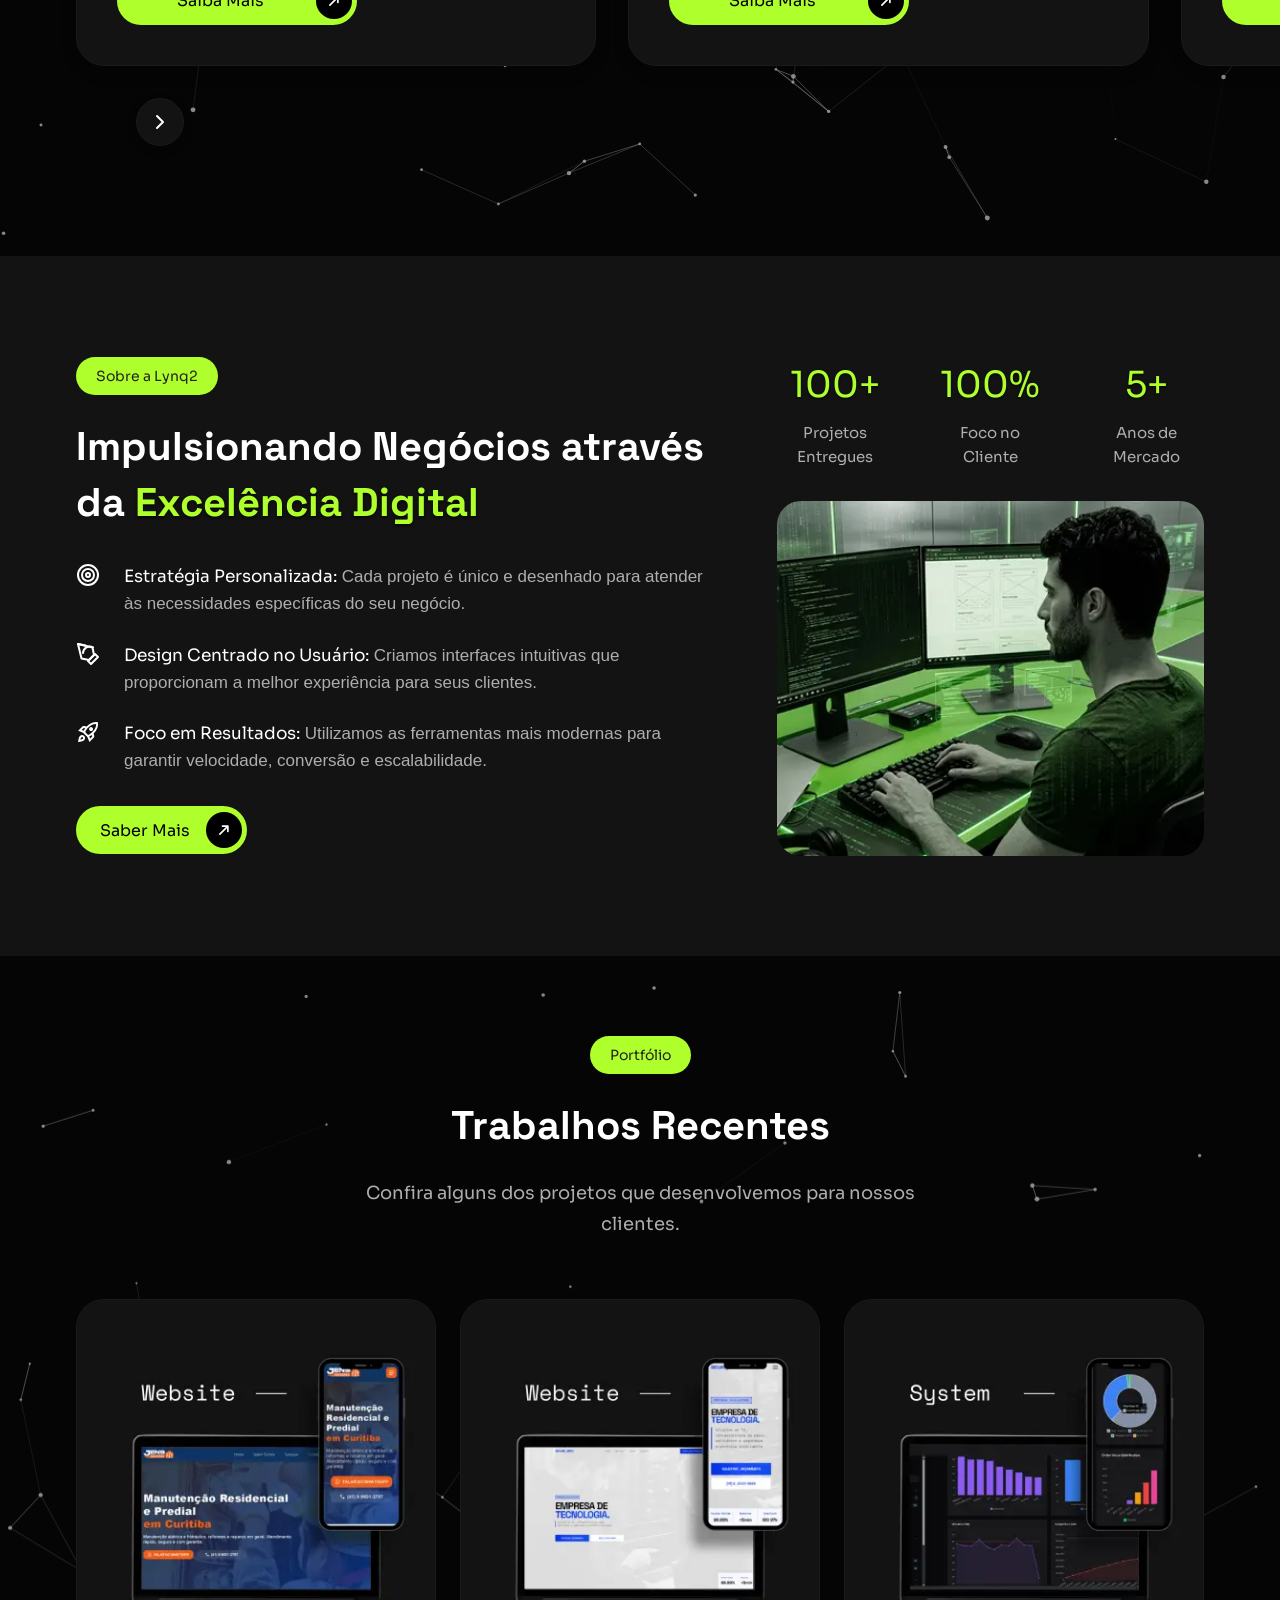
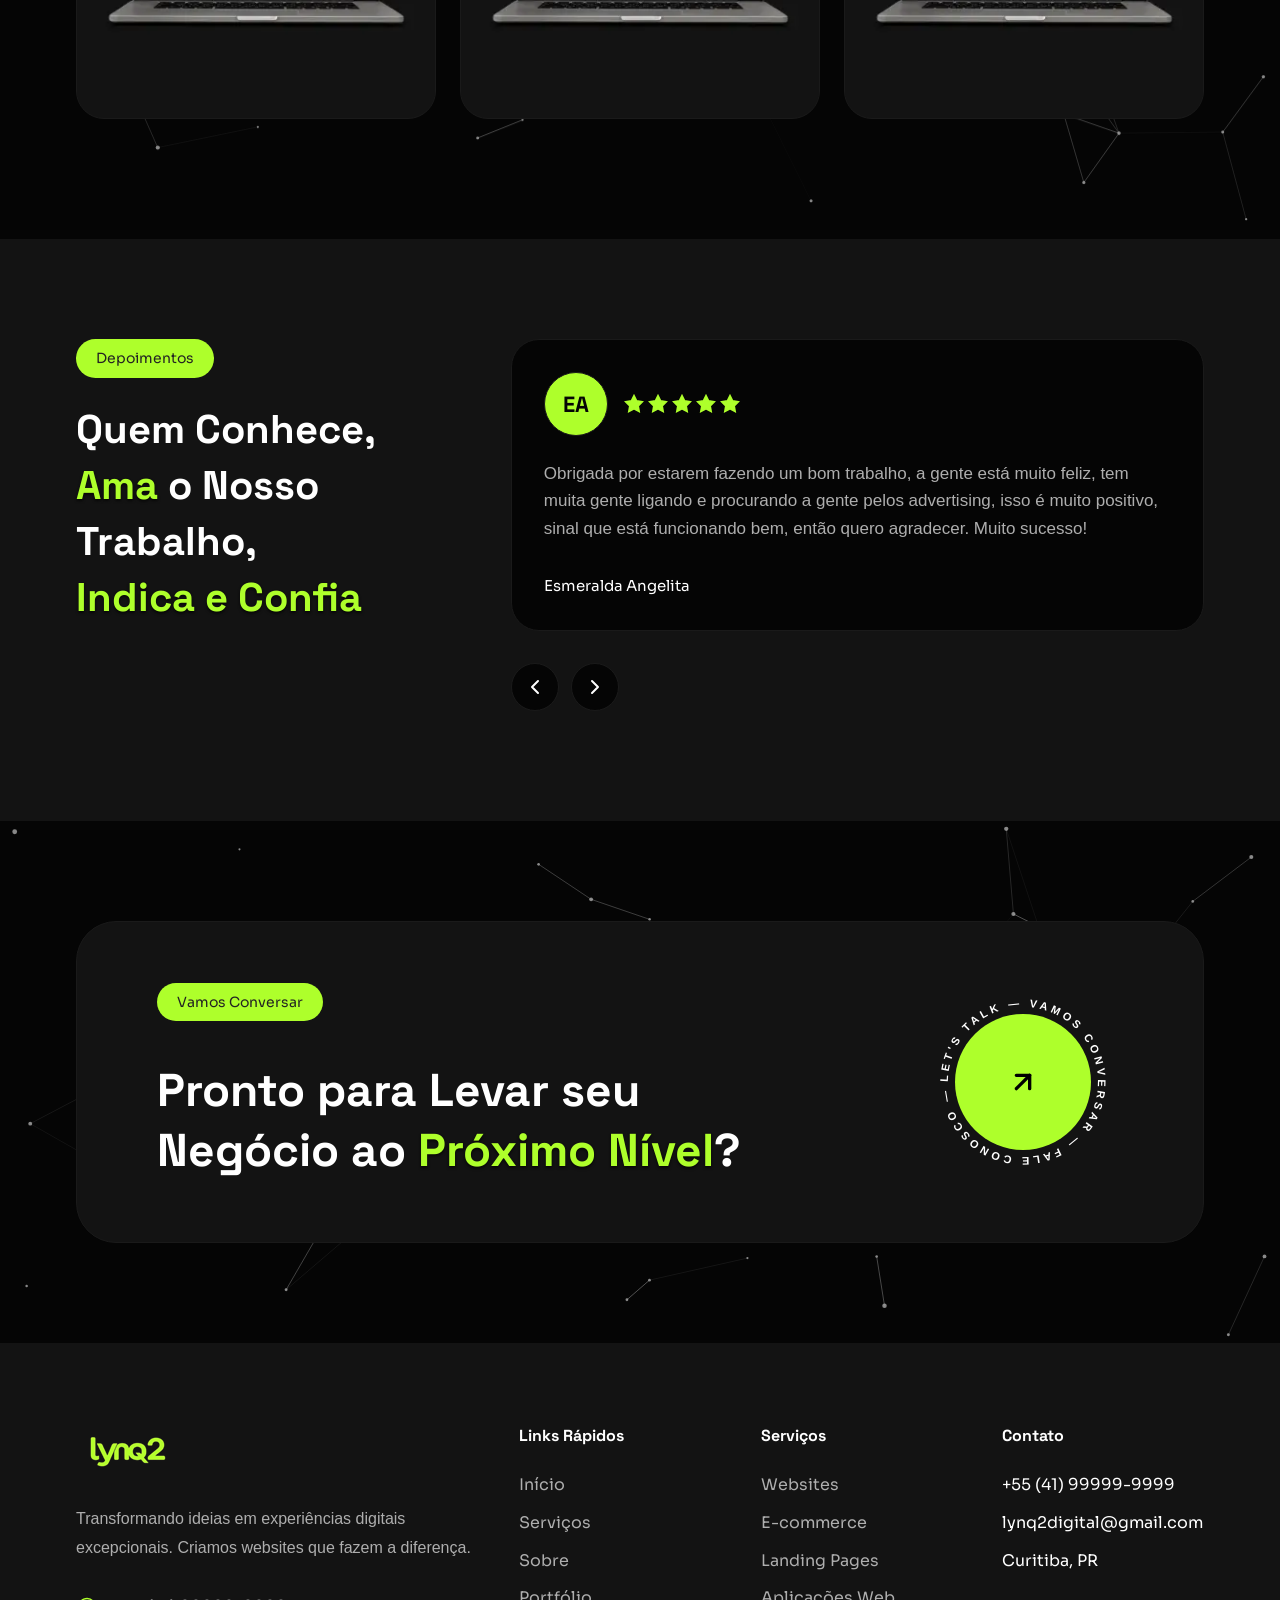
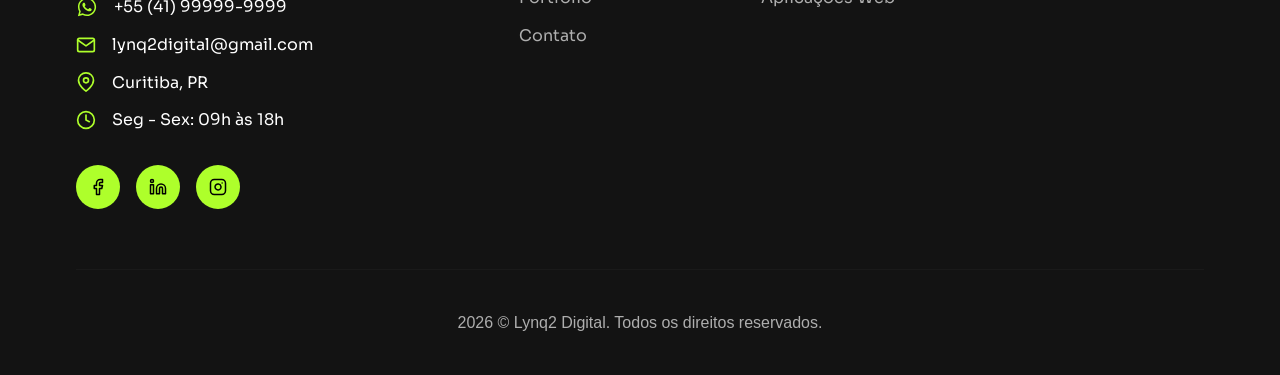
==== commit 95915e81: "feat: adicionando info e testando ssh" ====
--- a/index.html
+++ b/index.html
@@ -3683,6 +3683,7 @@
         <path
           d="M17.472 14.382c-.297-.149-1.758-.867-2.03-.967-.273-.099-.471-.148-.67.15-.197.297-.767.966-.94 1.164-.173.199-.347.223-.644.075-.297-.15-1.255-.463-2.39-1.475-.883-.788-1.48-1.761-1.653-2.059-.173-.297-.018-.458.13-.606.134-.133.298-.347.446-.52.149-.174.198-.298.298-.497.099-.198.05-.371-.025-.52-.075-.149-.669-1.612-.916-2.207-.242-.579-.487-.5-.669-.51-.173-.008-.371-.01-.57-.01-.198 0-.52.074-.792.372-.272.297-1.04 1.016-1.04 2.479 0 1.462 1.065 2.875 1.213 3.074.149.198 2.096 3.2 5.077 4.487.709.306 1.262.489 1.694.625.712.227 1.36.195 1.871.118.571-.085 1.758-.719 2.006-1.413.248-.694.248-1.289.173-1.413-.074-.124-.272-.198-.57-.347m-5.421 7.403h-.004a9.87 9.87 0 01-5.031-1.378l-.361-.214-3.741.982.998-3.648-.235-.374a9.86 9.86 0 01-1.51-5.26c.001-5.45 4.436-9.884 9.888-9.884 2.64 0 5.122 1.03 6.988 2.898a9.825 9.825 0 012.893 6.994c-.003 5.45-4.437 9.884-9.885 9.884m8.413-18.297A11.815 11.815 0 0012.05 0C5.495 0 .16 5.335.157 11.892c0 2.096.547 4.142 1.588 5.945L.057 24l6.305-1.654a11.882 11.882 0 005.683 1.448h.005c6.554 0 11.89-5.335 11.893-11.893a11.821 11.821 0 00-3.48-8.413Z"
         />
+      </svg>
     <!-- Custom Cursor Setup -->
 
 
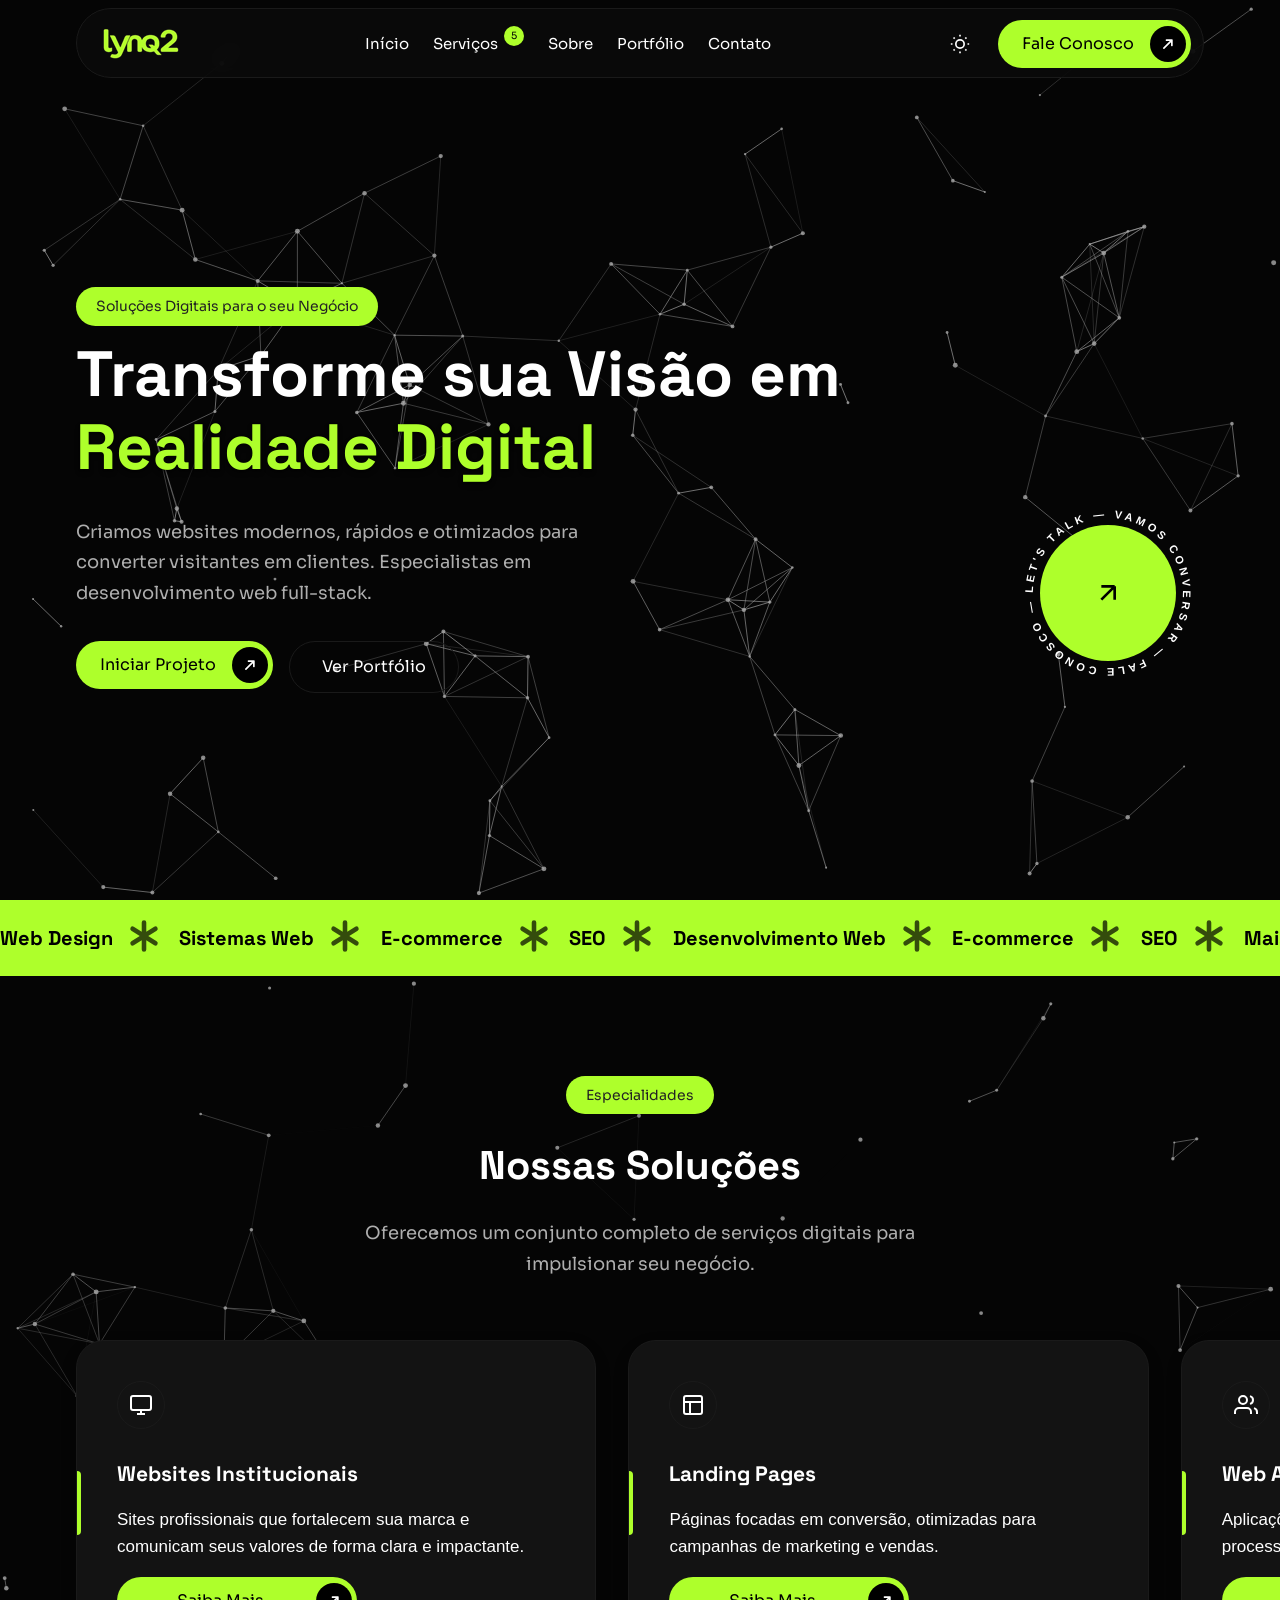
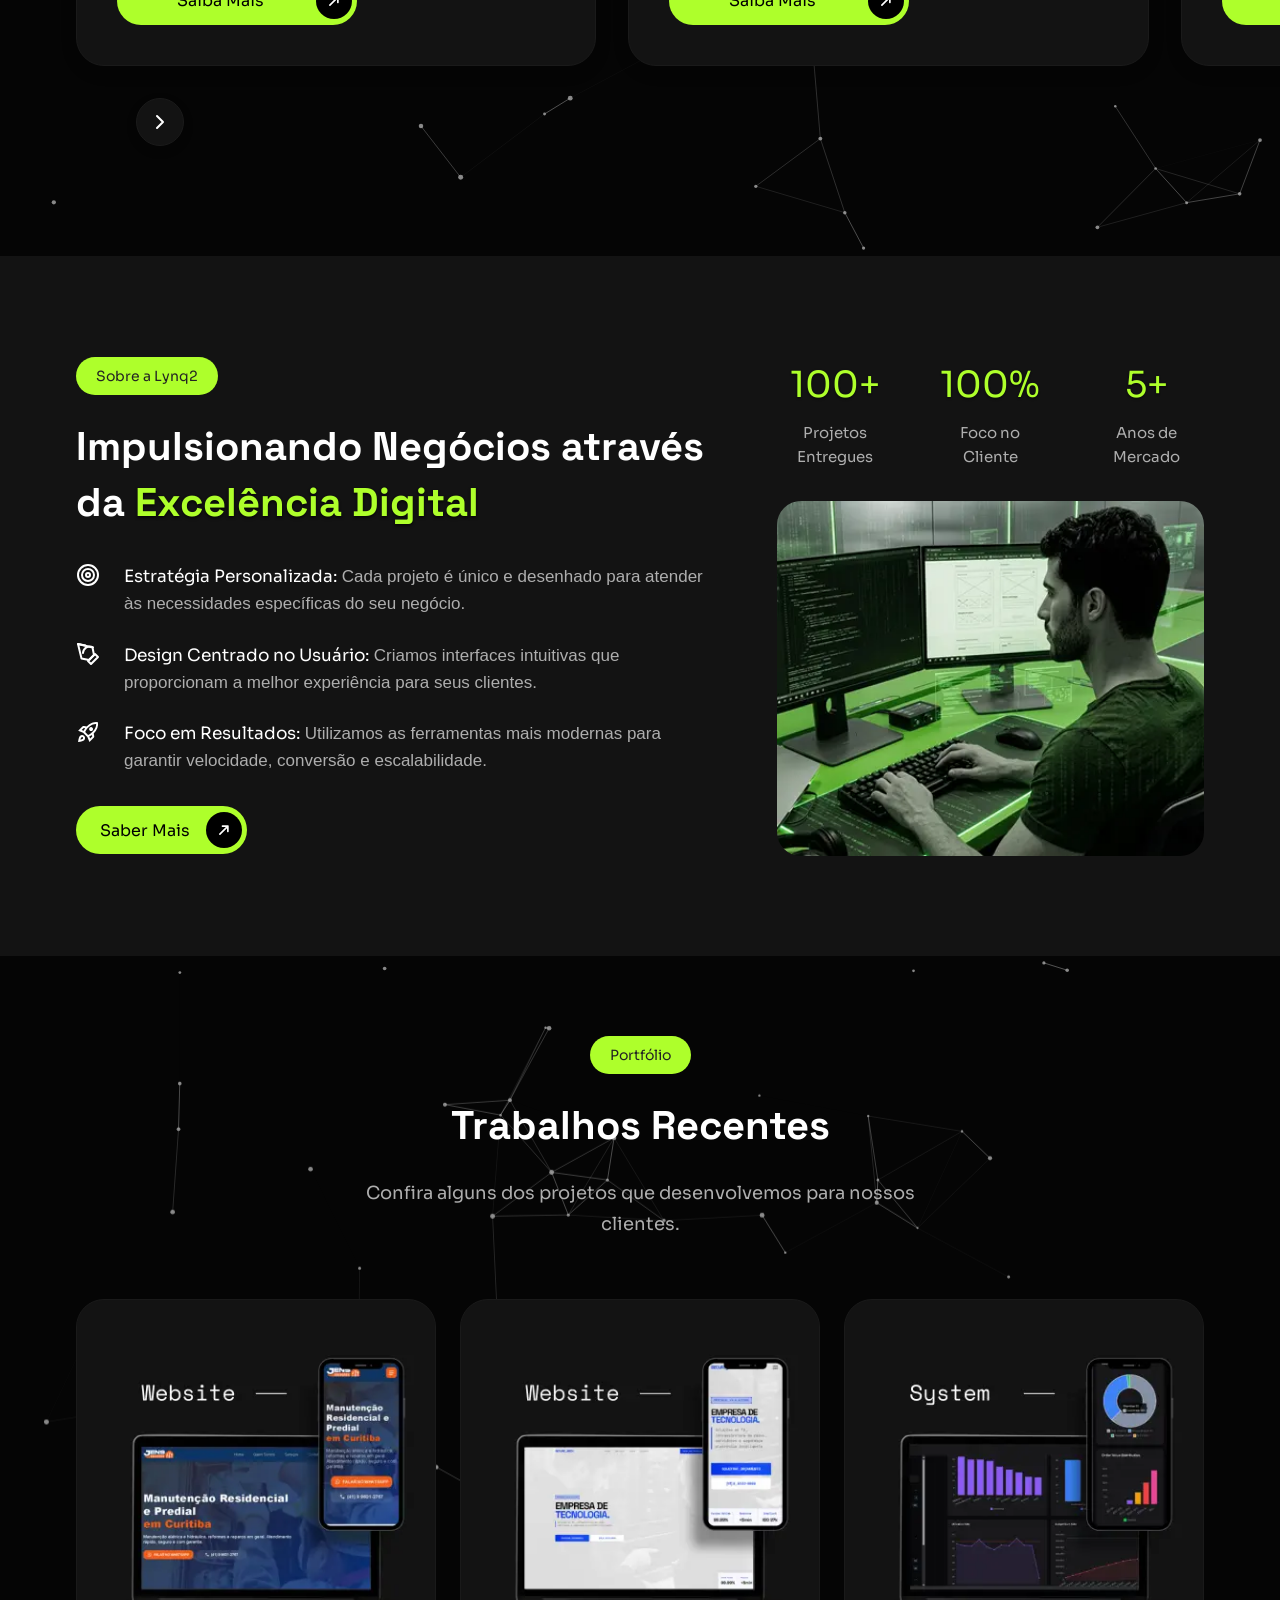
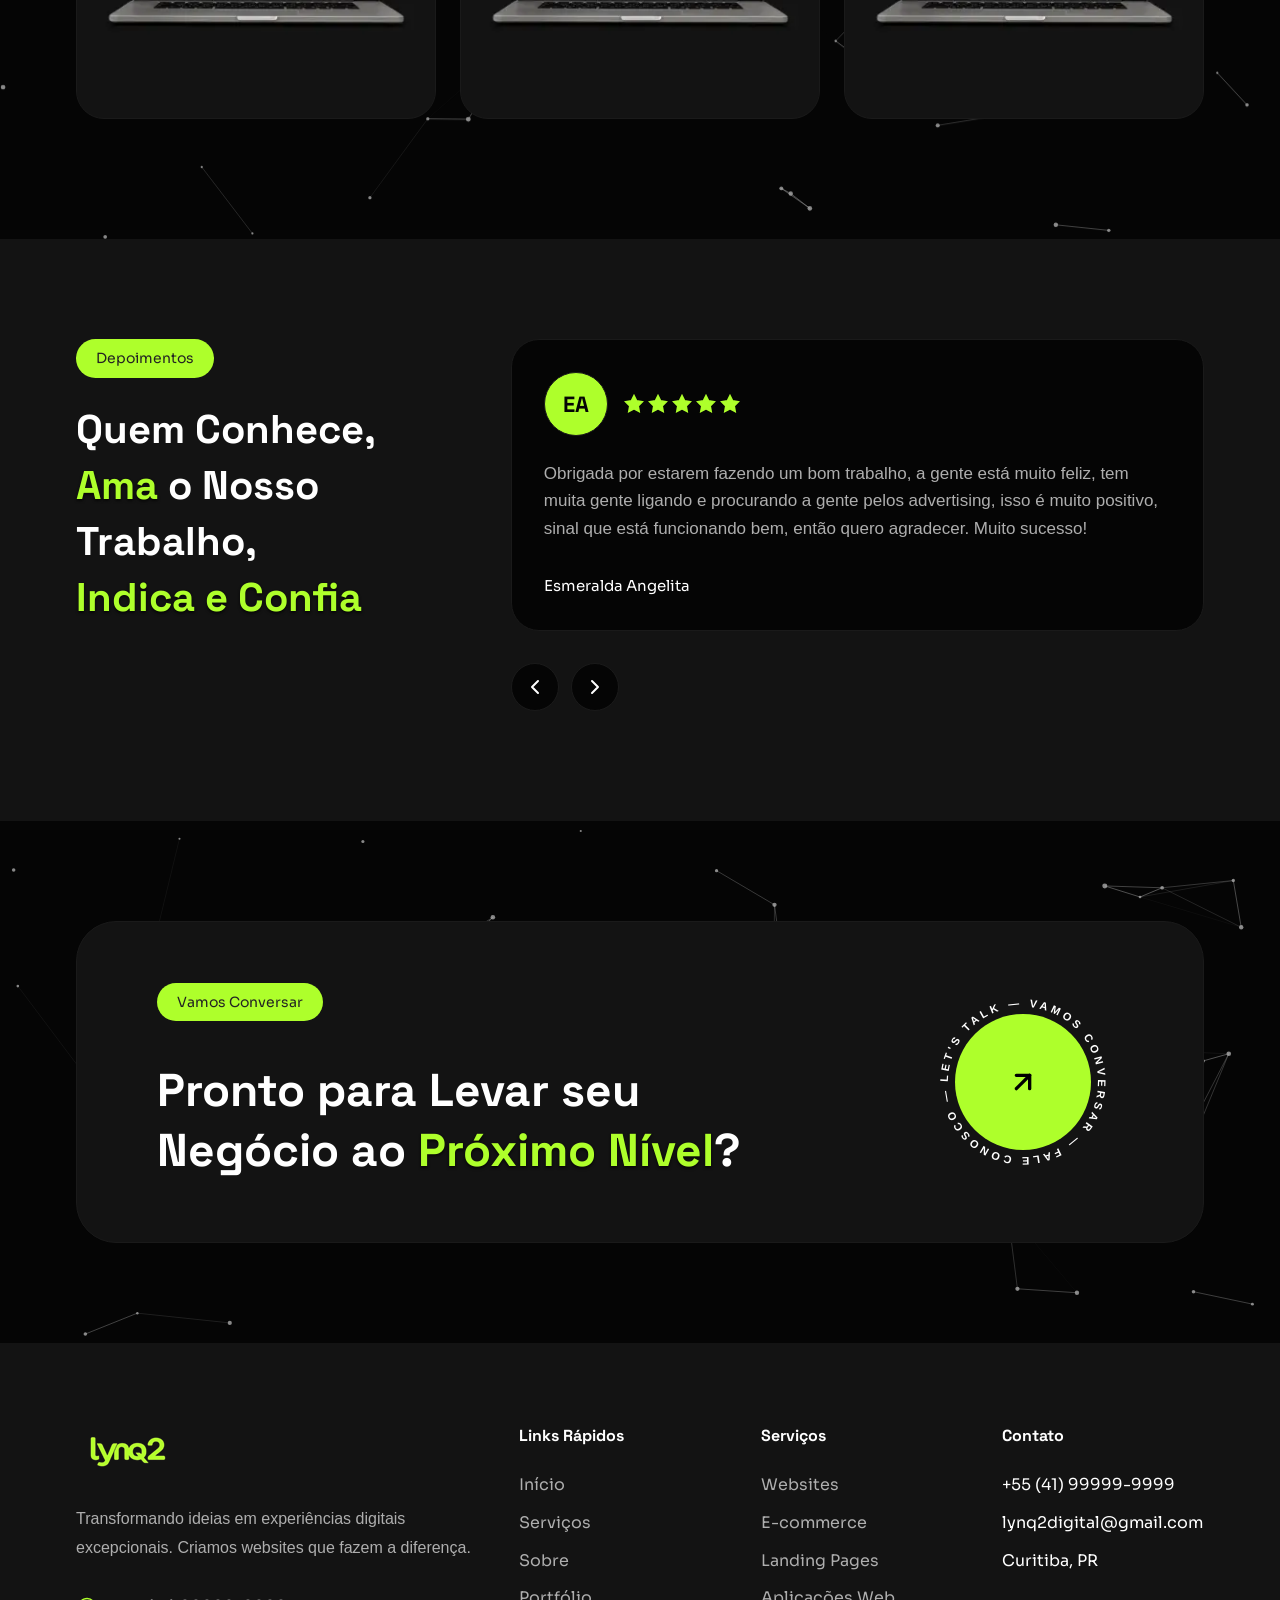
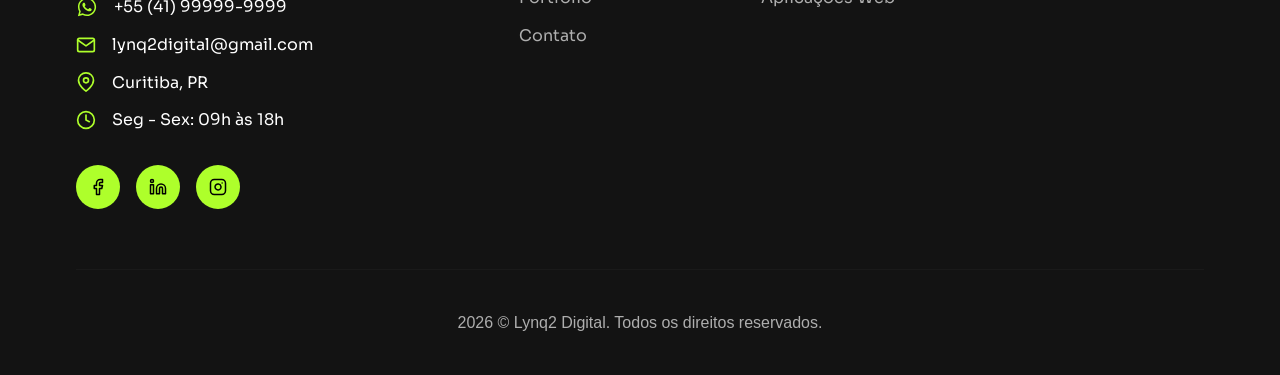
==== commit 299504a2: "feat: adicionando info e testando ssh" ====
--- a/index.html
+++ b/index.html
@@ -1695,7 +1695,22 @@
 .btn-portfolio:hover .arrow svg {
   transform: rotate(0deg);
 }
-
+:root.light-theme .btn-portfolio {
+  border: 1px solid rgba(35, 35, 35, 0.2);
+  color: #232323;
+}
+
+:root.light-theme .btn-portfolio span {
+  color: #232323;
+}
+
+:root.light-theme .btn-portfolio .arrow {
+  border: 1px solid #232323;
+}
+
+:root.light-theme .btn-portfolio .arrow svg path {
+  fill: #232323;
+}
 /* --- DESKTOP: lado a lado --- */
 @media (min-width: 769px) {
   .portfolio-grid {
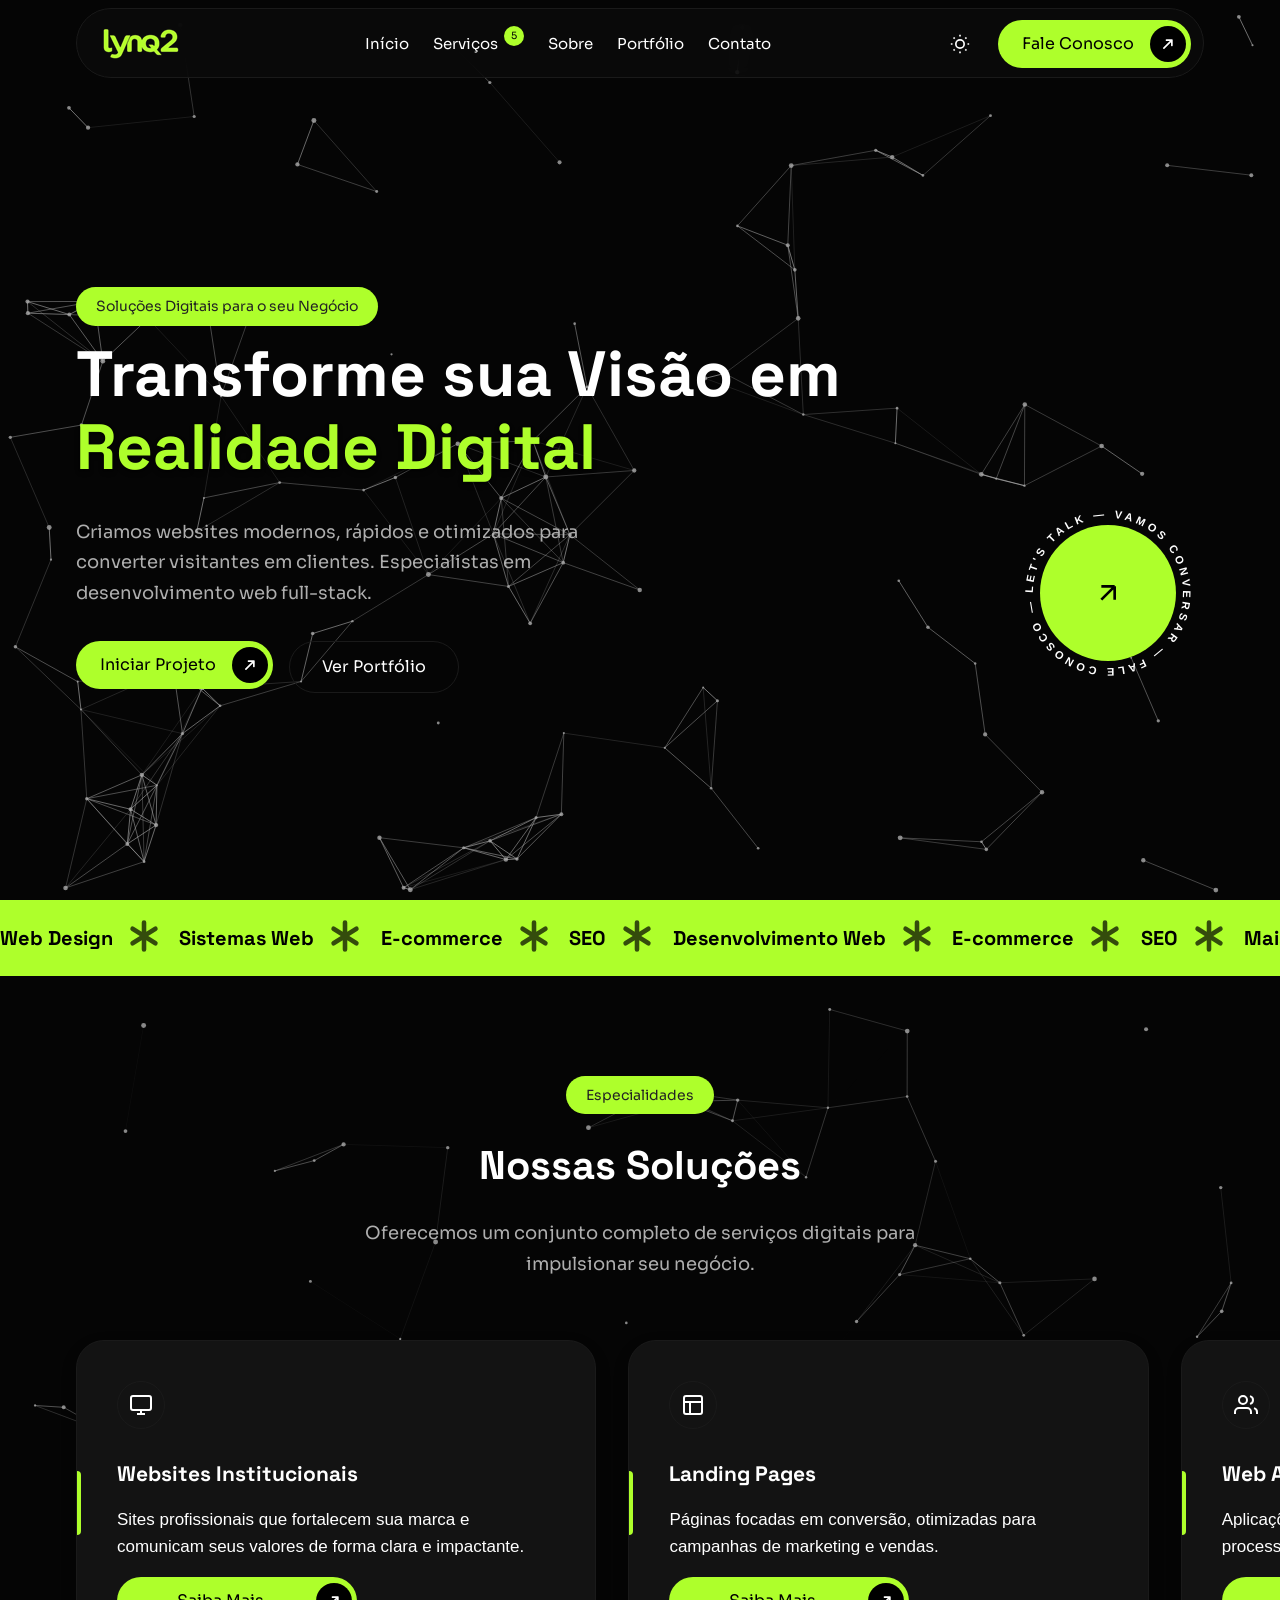
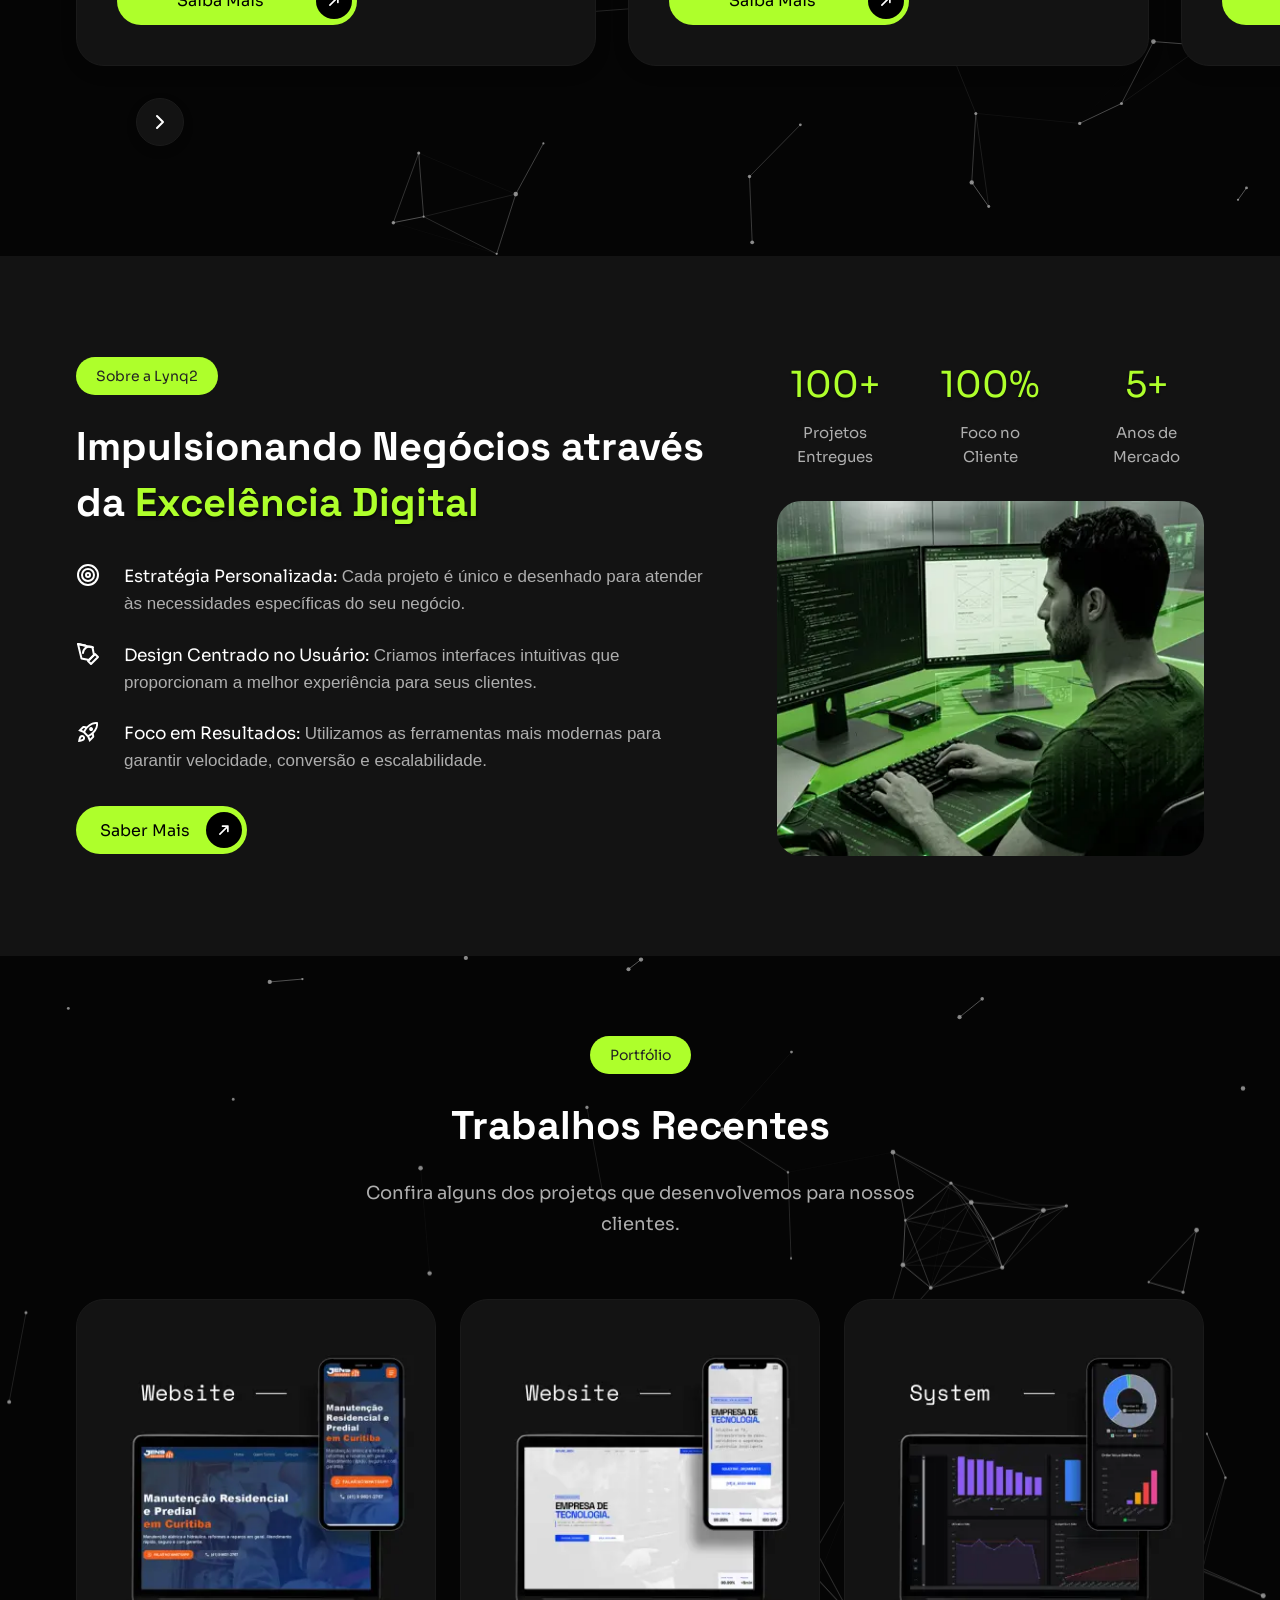
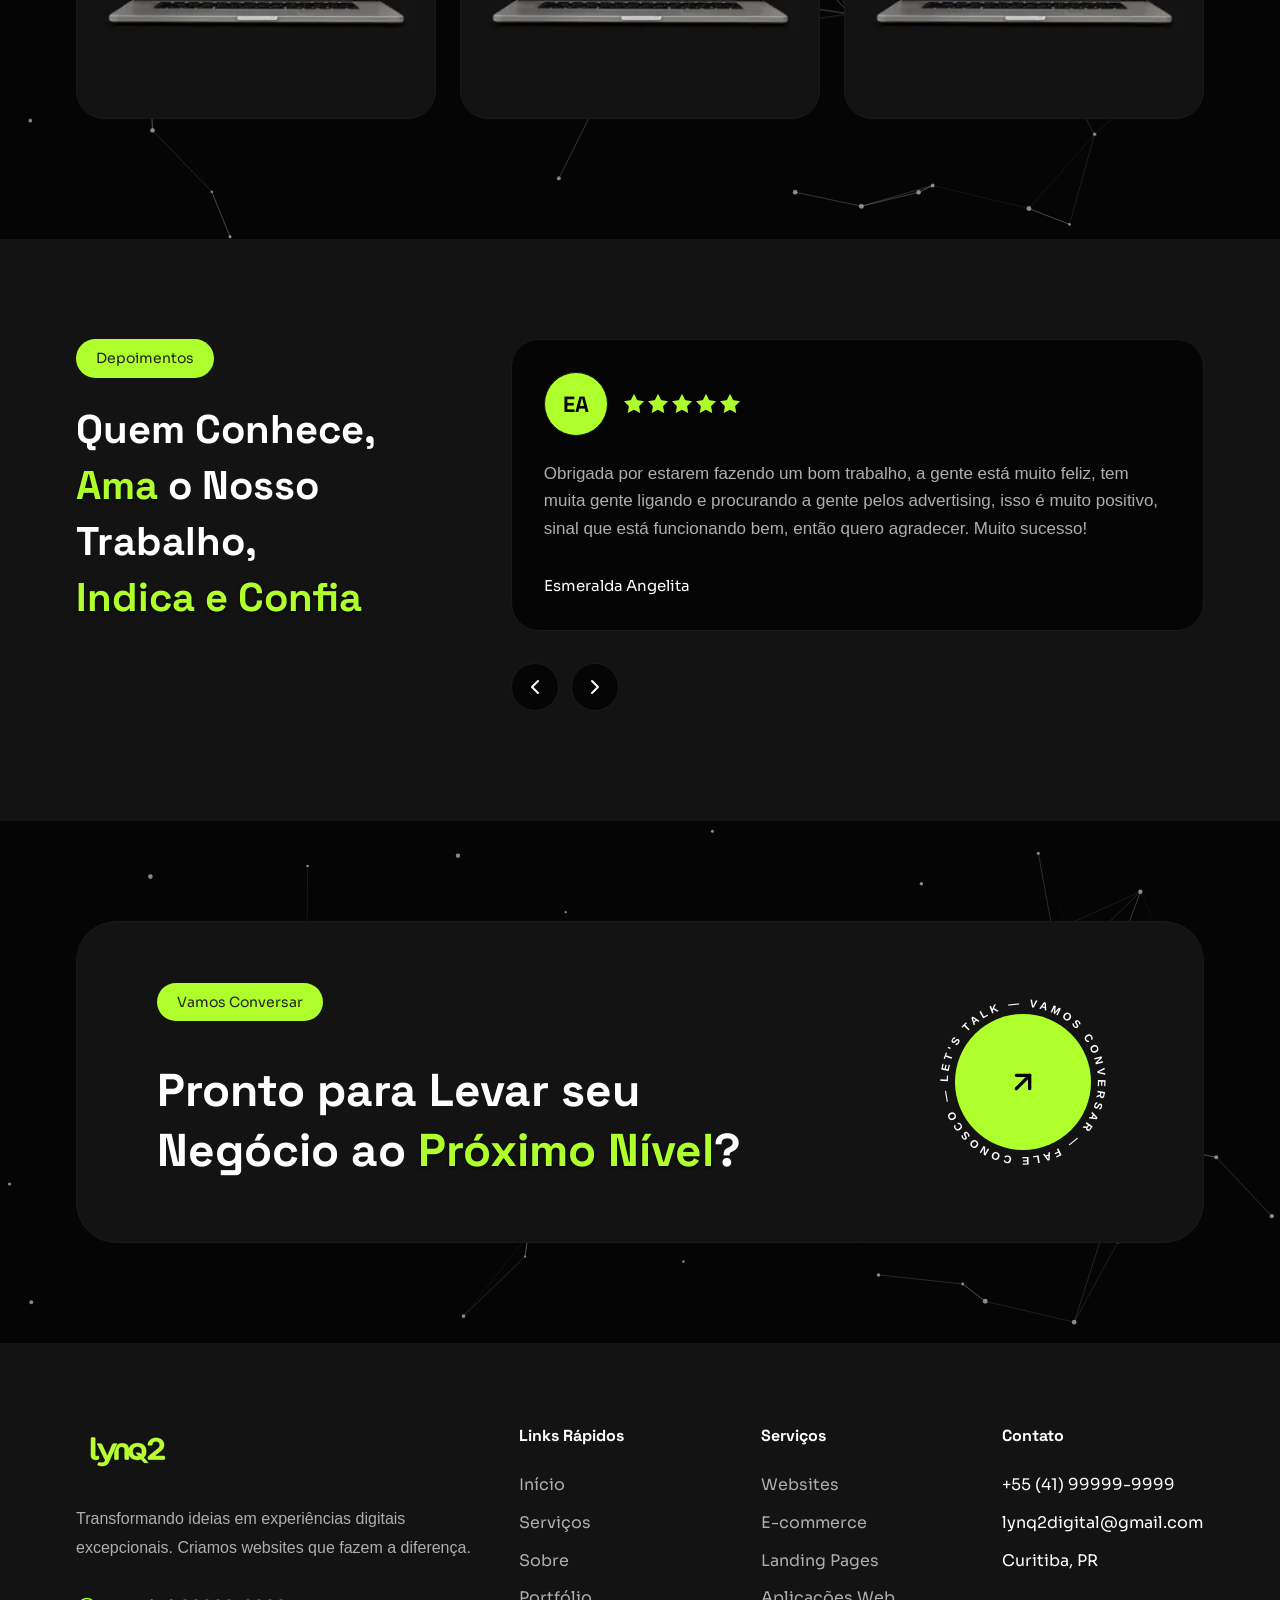
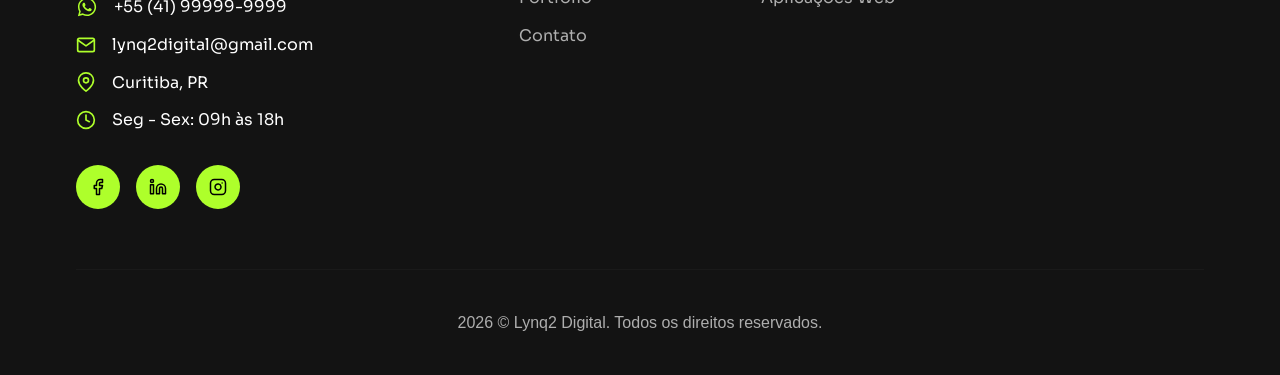
==== commit 91fb363b: "feat: adicionando info e testando ssh" ====
--- a/index.html
+++ b/index.html
@@ -86,8 +86,8 @@
 }
 
 :root.light-theme {
-  --bg-primary: #fcfcfc;
-  --bg-secondary: #f5f5f5;
+  --bg-primary: #f9f9f9;
+  --bg-secondary: #f1f1f1;
   --text-primary: #232323;
   --text-secondary: #555555;
   --border-color: #e0e0e0;
@@ -1935,9 +1935,7 @@
   margin-top: auto;
 }
 
-.review-author strong {
-  font-weight: 700;
-}
+
 
 /* ======================================================= */
 /* ==================== CTA SECTION ====================== */
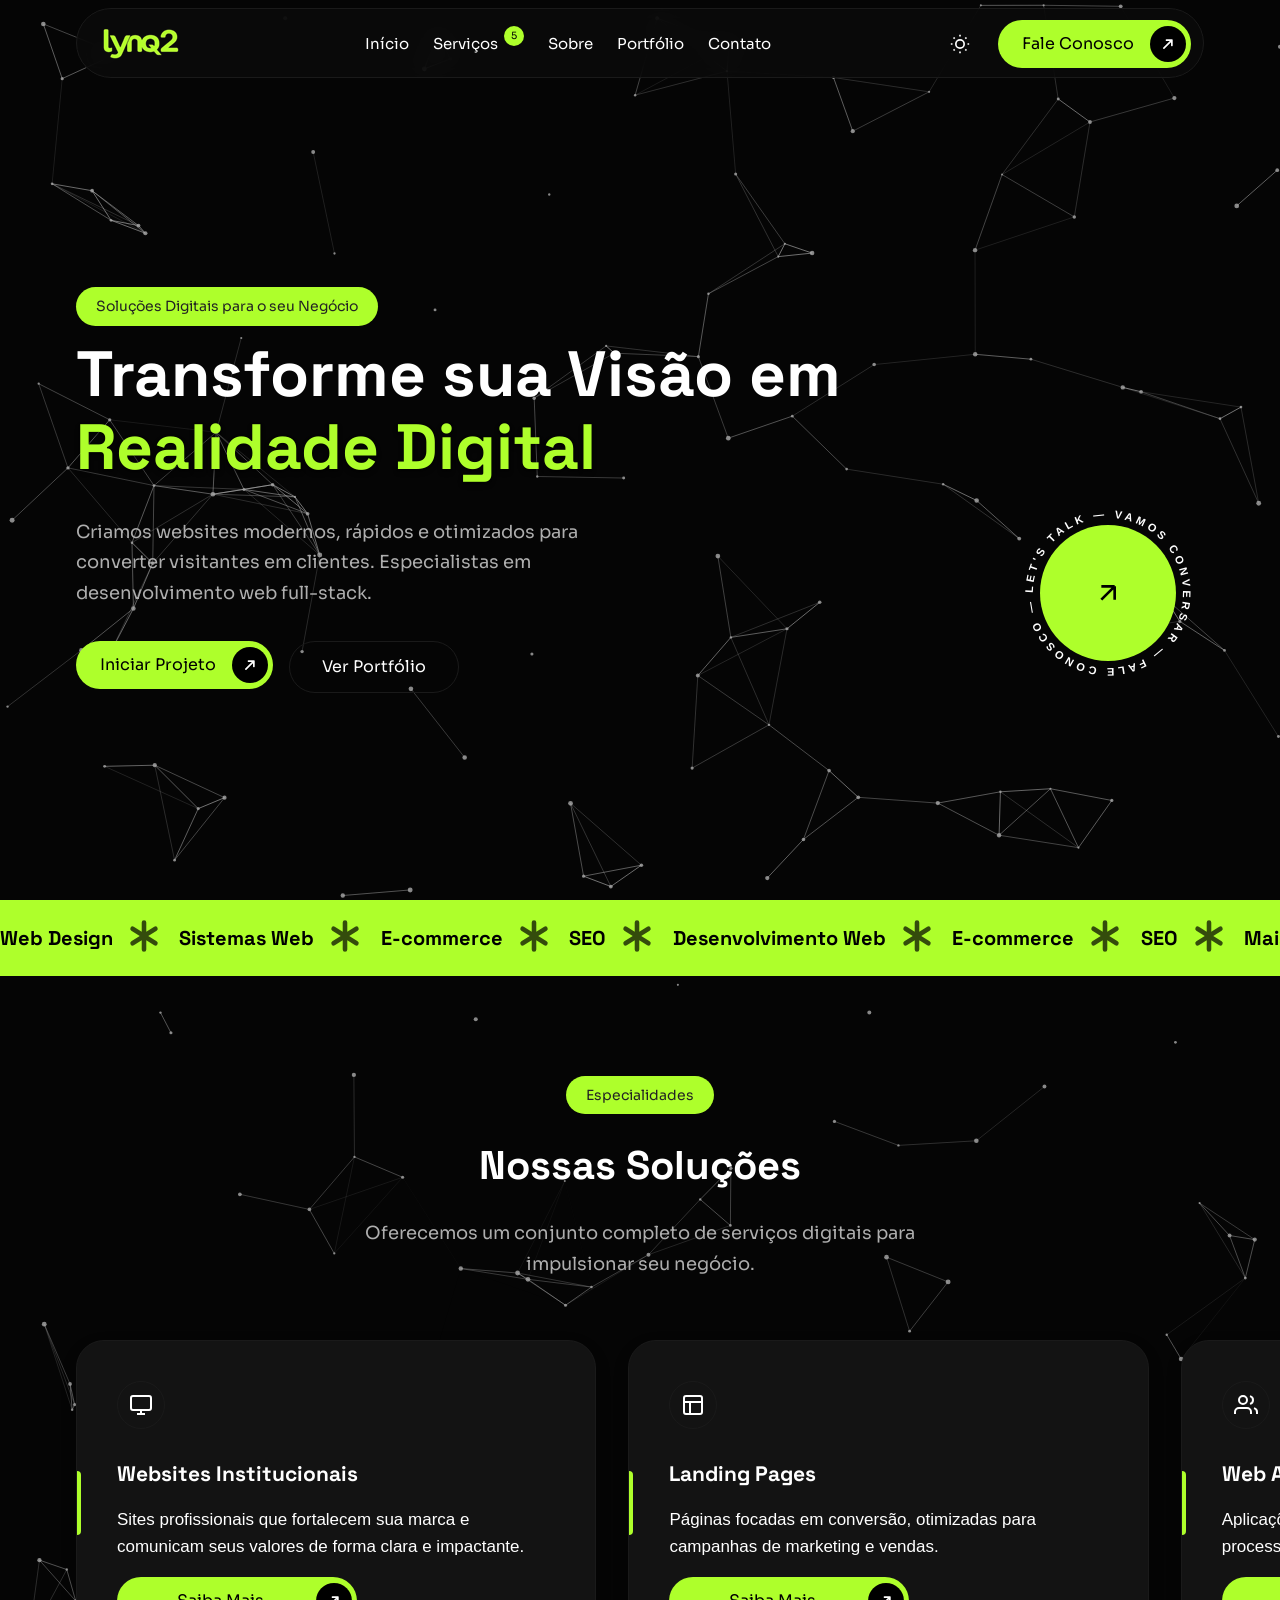
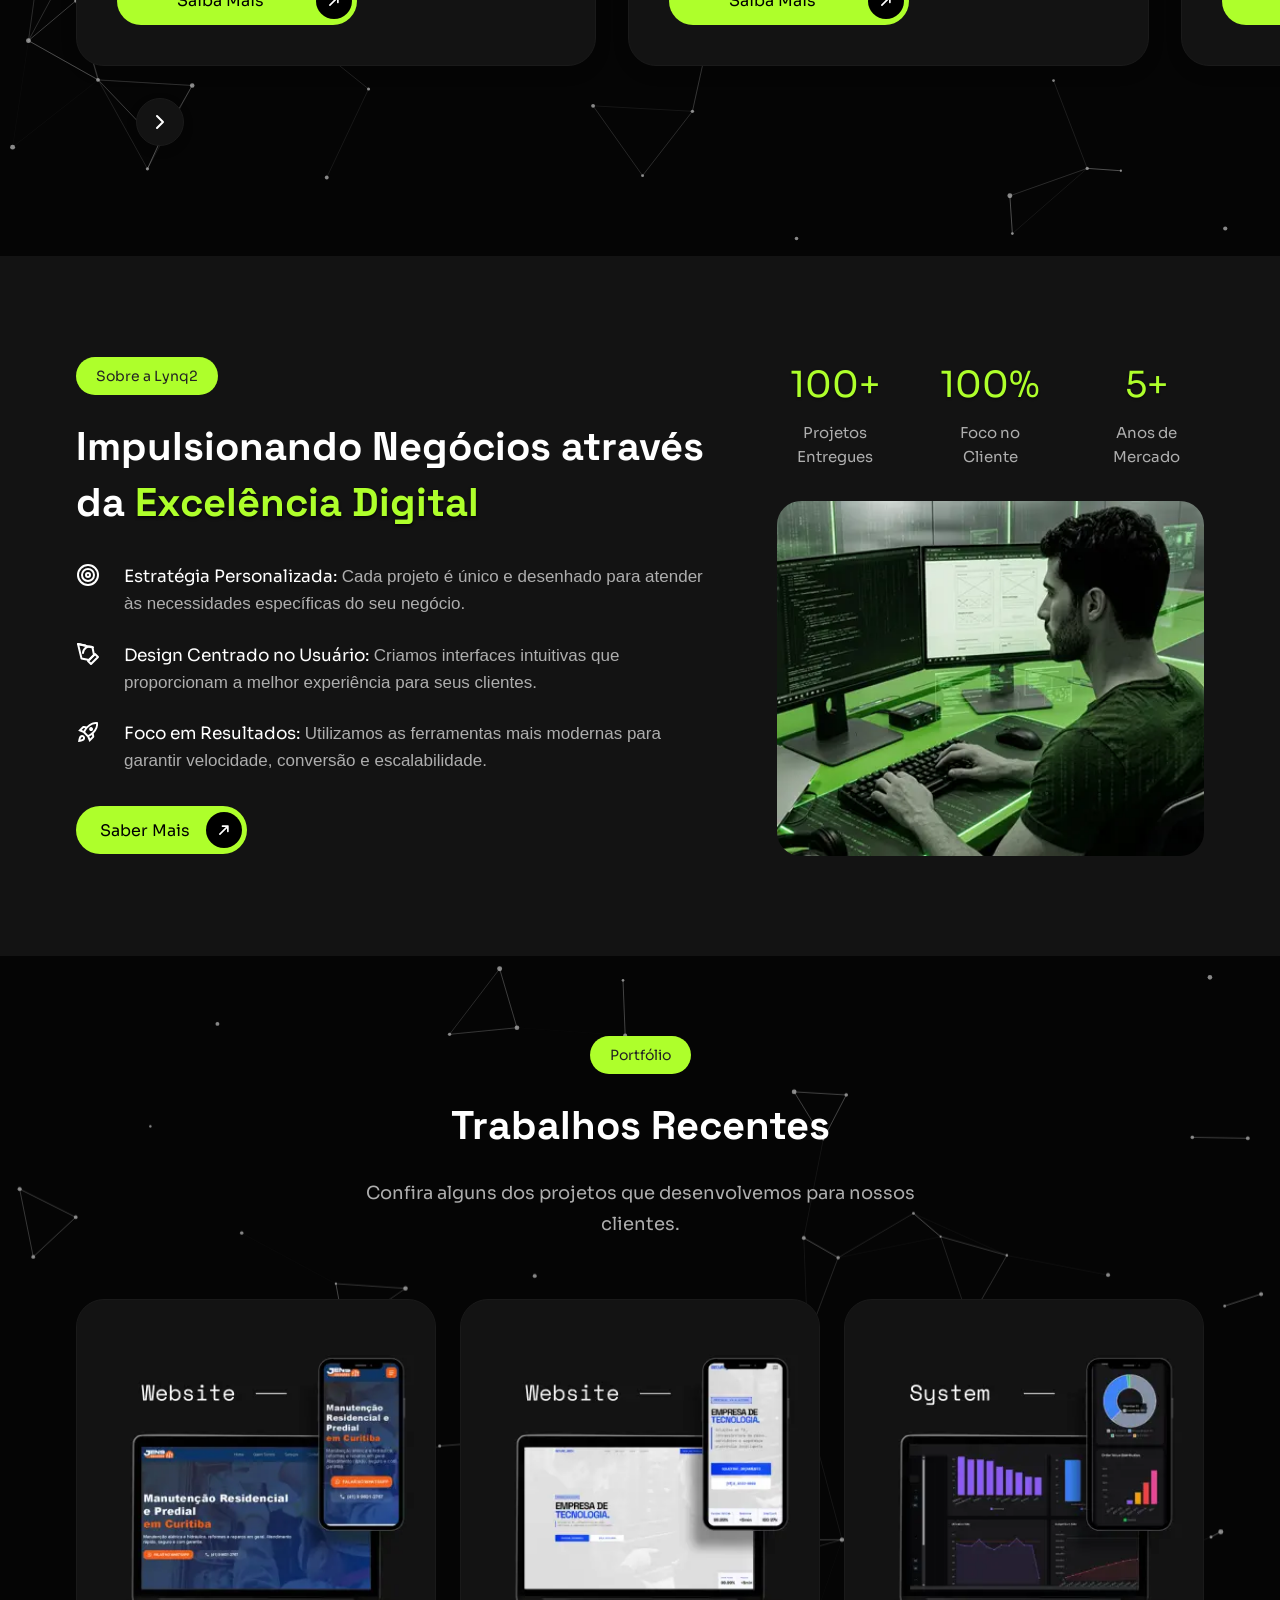
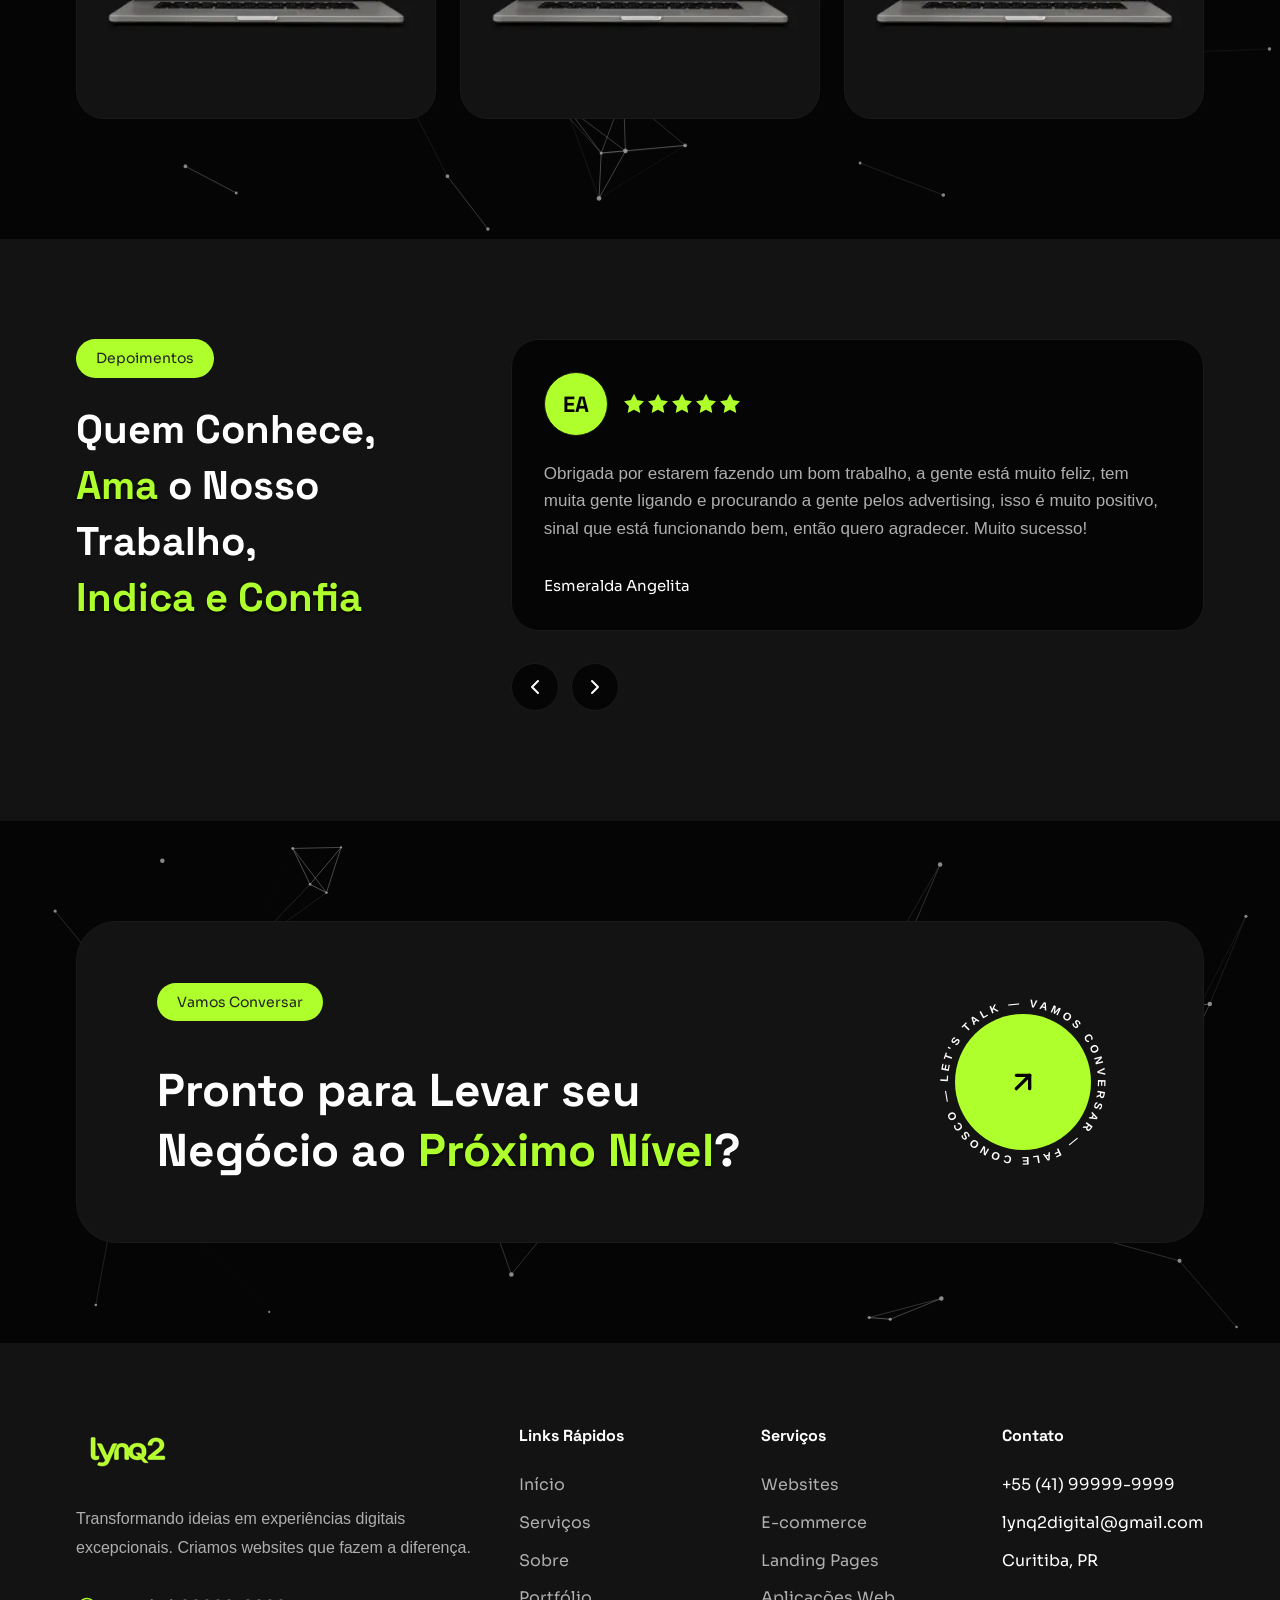
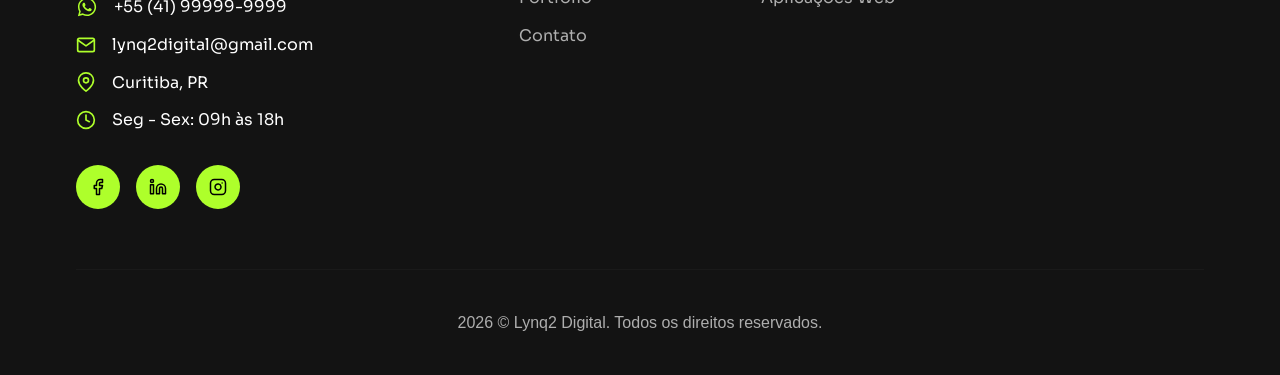
==== commit b2fe8d9d: "feat: adicionando info e testando ssh" ====
--- a/index.html
+++ b/index.html
@@ -191,7 +191,9 @@
   z-index: 10001;
   opacity: 0; /* JS will show on move */
 }
-
+:root.light-theme .cursor-dot {
+  background-color: var(--text-secondary);
+}
 .cursor-trail {
   position: fixed;
   top: 0;
@@ -208,13 +210,18 @@
     height 0.3s ease,
     background-color 0.3s ease;
 }
-
+:root.light-theme .cursor-trail {
+  border-color: var(--text-secondary);
+  background-color: rgba(35, 35, 35, 0.1);
+}
 .cursor-trail.hovered {
   width: 60px;
   height: 60px;
   background-color: rgba(174, 255, 43, 0.15);
 }
-
+:root.light-theme .cursor-trail.hovered {
+  background-color: rgba(35, 35, 35, 0.15);
+}
 @media (max-width: 1024px) {
   body {
     cursor: auto !important;
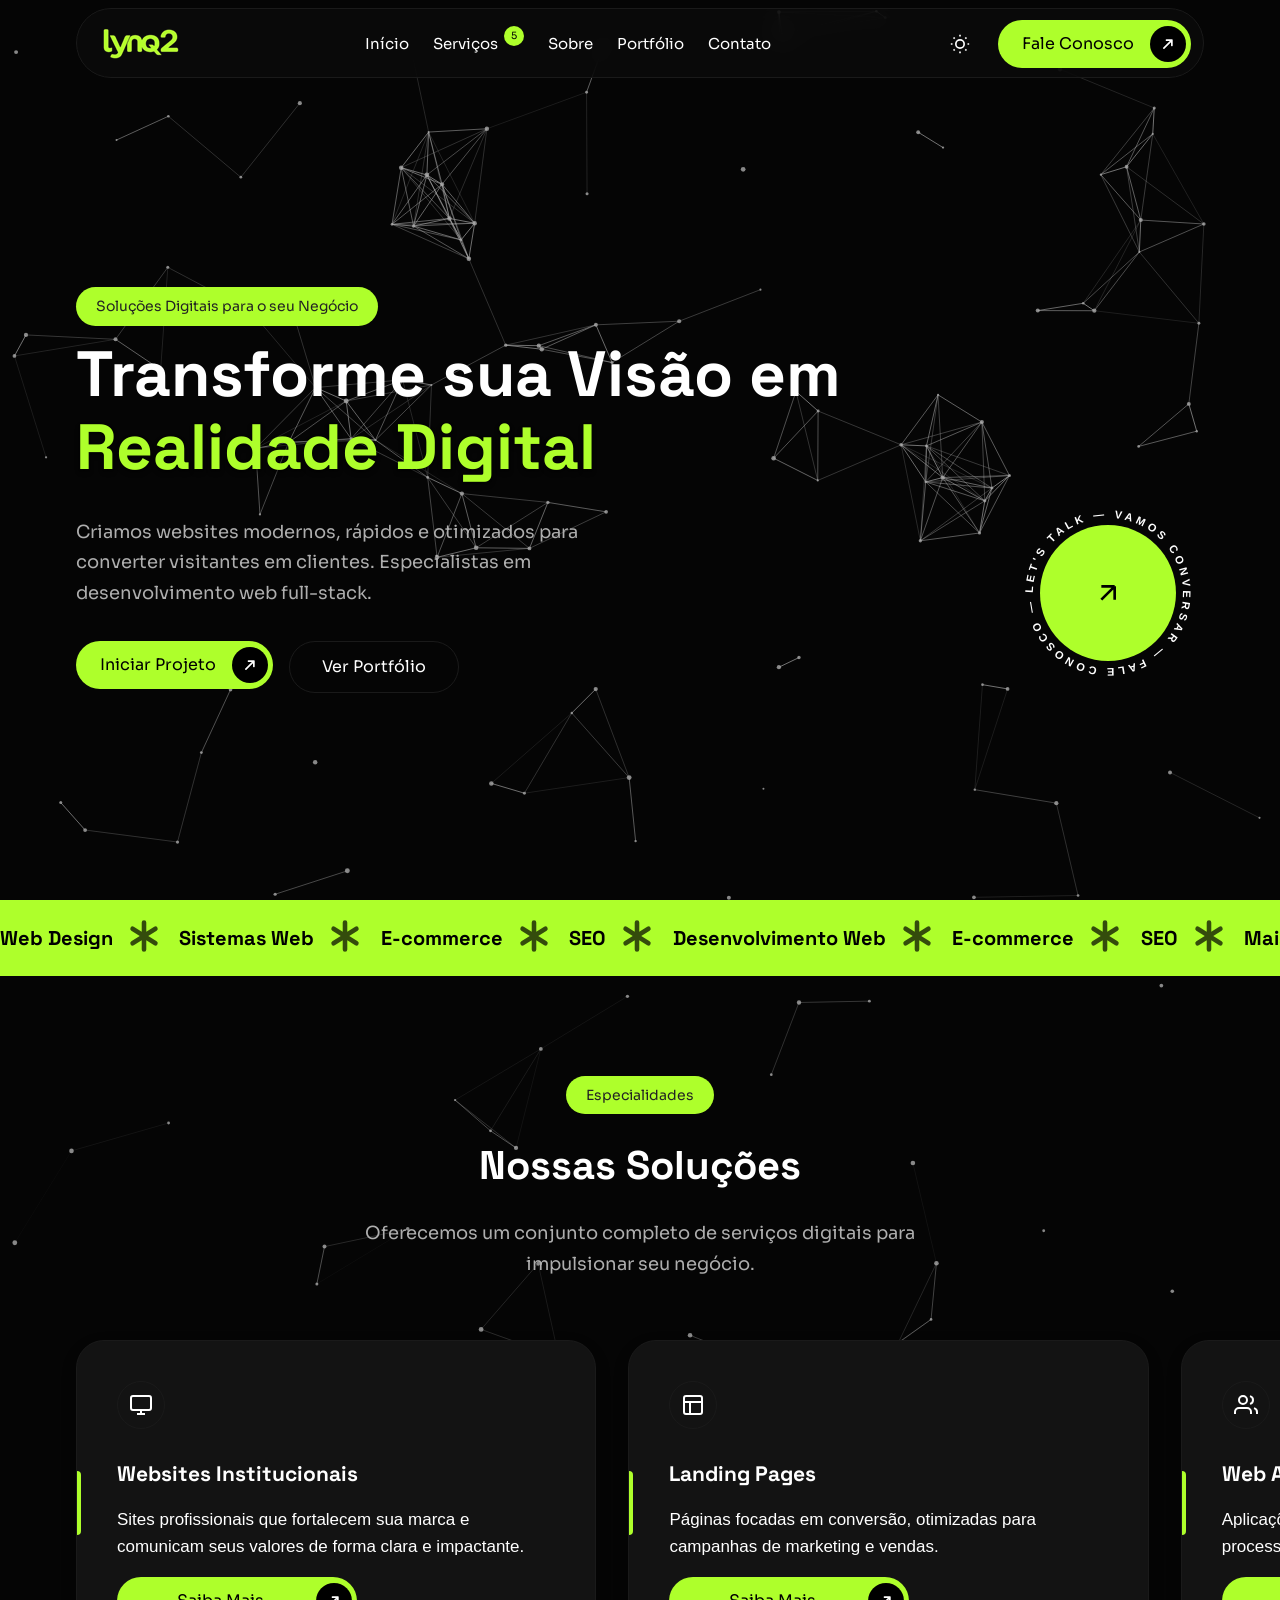
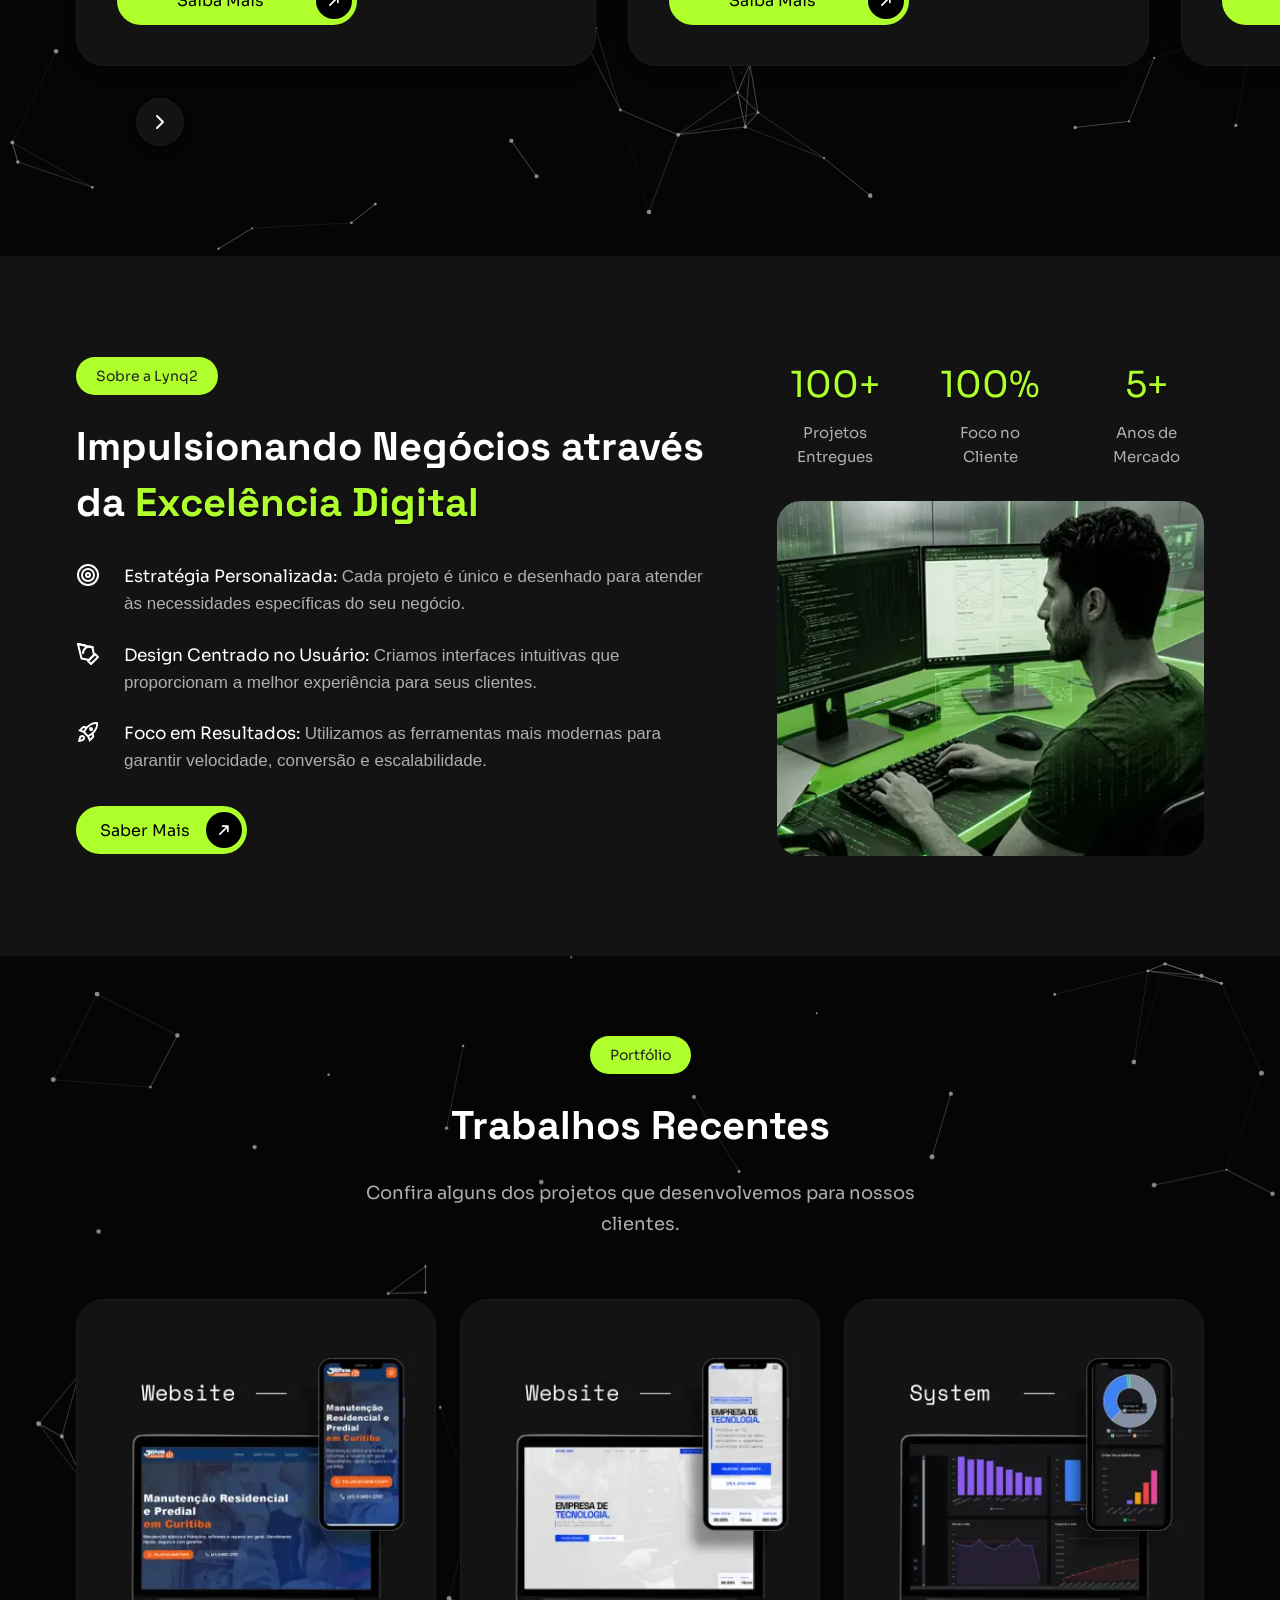
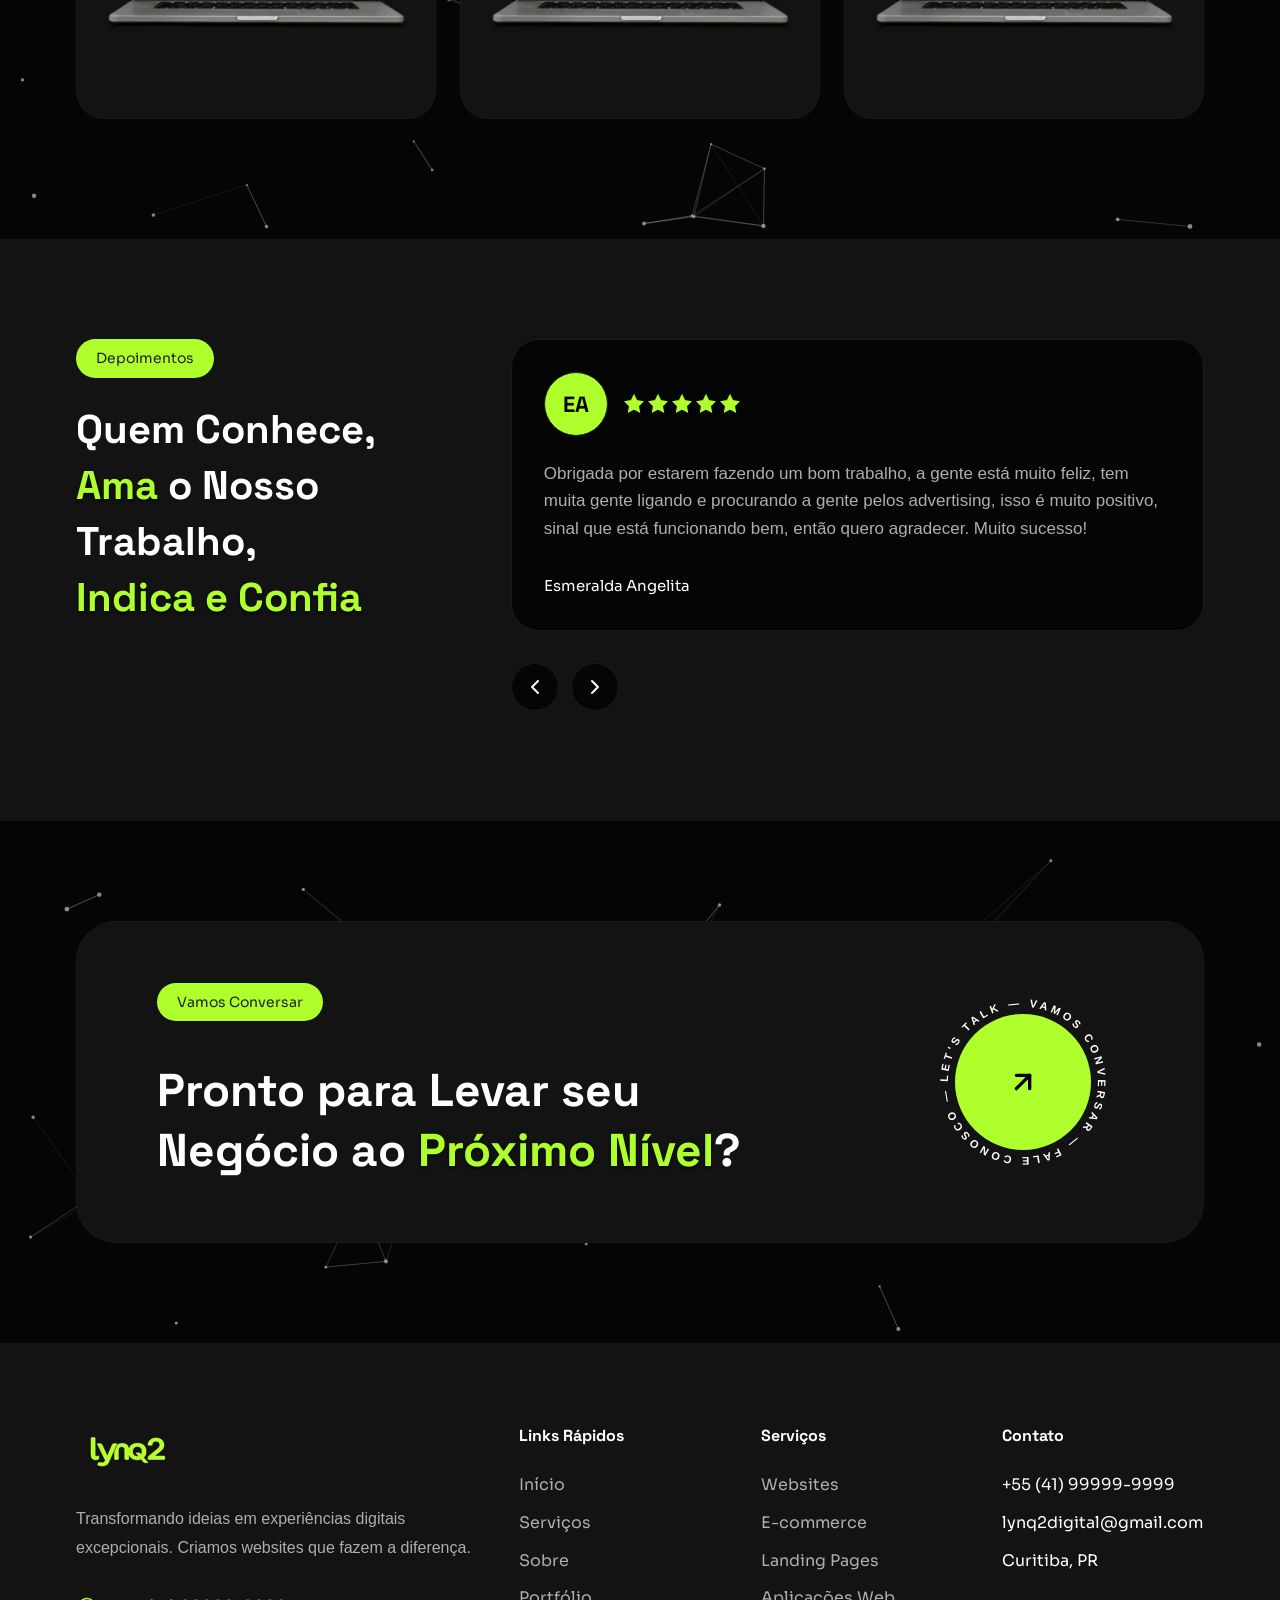
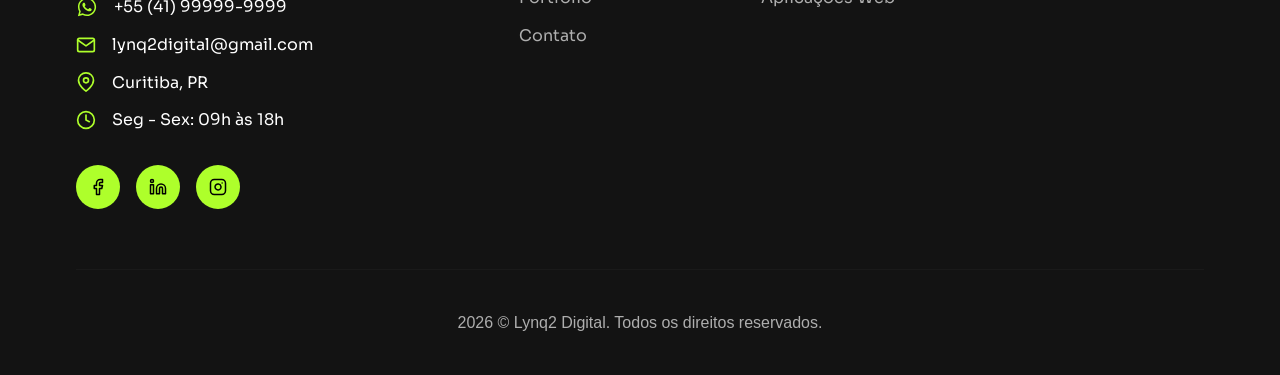
==== commit f7a3b5ed: "feat: adicionando info e testando ssh" ====
--- a/index.html
+++ b/index.html
@@ -1657,8 +1657,8 @@
 
 .btn-portfolio {
   background: transparent;
-  border: 1px solid rgba(255, 255, 255, 0.2);
-  color: #ffffff;
+  border: 1px solid var(--text-secondary);
+  color: var(--text-secondary);
   padding: 6px 6px 6px 20px;
   border-radius: 100px;
 
@@ -1673,13 +1673,13 @@
 }
 
 .btn-portfolio span {
-  color: #ffffff;
+  color: var(--text-secondary);
   transition: color 0.3s ease;
 }
 
 .btn-portfolio .arrow {
   background: transparent;
-  border: 1px solid #ffffff;
+  border: 1px solid var(--text-secondary);
   border-radius: 50%;
   width: 36px;
   height: 36px;
@@ -1690,7 +1690,7 @@
 }
 
 .btn-portfolio .arrow svg path {
-  fill: #ffffff;
+  fill: var(--text-secondary);
   transition: fill 0.3s ease;
 }
 
@@ -1702,22 +1702,9 @@
 .btn-portfolio:hover .arrow svg {
   transform: rotate(0deg);
 }
-:root.light-theme .btn-portfolio {
-  border: 1px solid rgba(35, 35, 35, 0.2);
-  color: #232323;
-}
-
-:root.light-theme .btn-portfolio span {
-  color: #232323;
-}
-
-:root.light-theme .btn-portfolio .arrow {
-  border: 1px solid #232323;
-}
-
-:root.light-theme .btn-portfolio .arrow svg path {
-  fill: #232323;
-}
+
+
+
 /* --- DESKTOP: lado a lado --- */
 @media (min-width: 769px) {
   .portfolio-grid {
@@ -3709,7 +3696,7 @@
 
     <script src="./assets/js/swiper-bundle.min.js" defer></script>
     <script
-      src="https://cdnjs.cloudflare.com/ajax/libs/gsap/3.12.5/gsap.min.js"
+      src="./assets/js/gsap.min.js"
       defer
     ></script>
     <script src="./assets/js/script.js" defer></script>
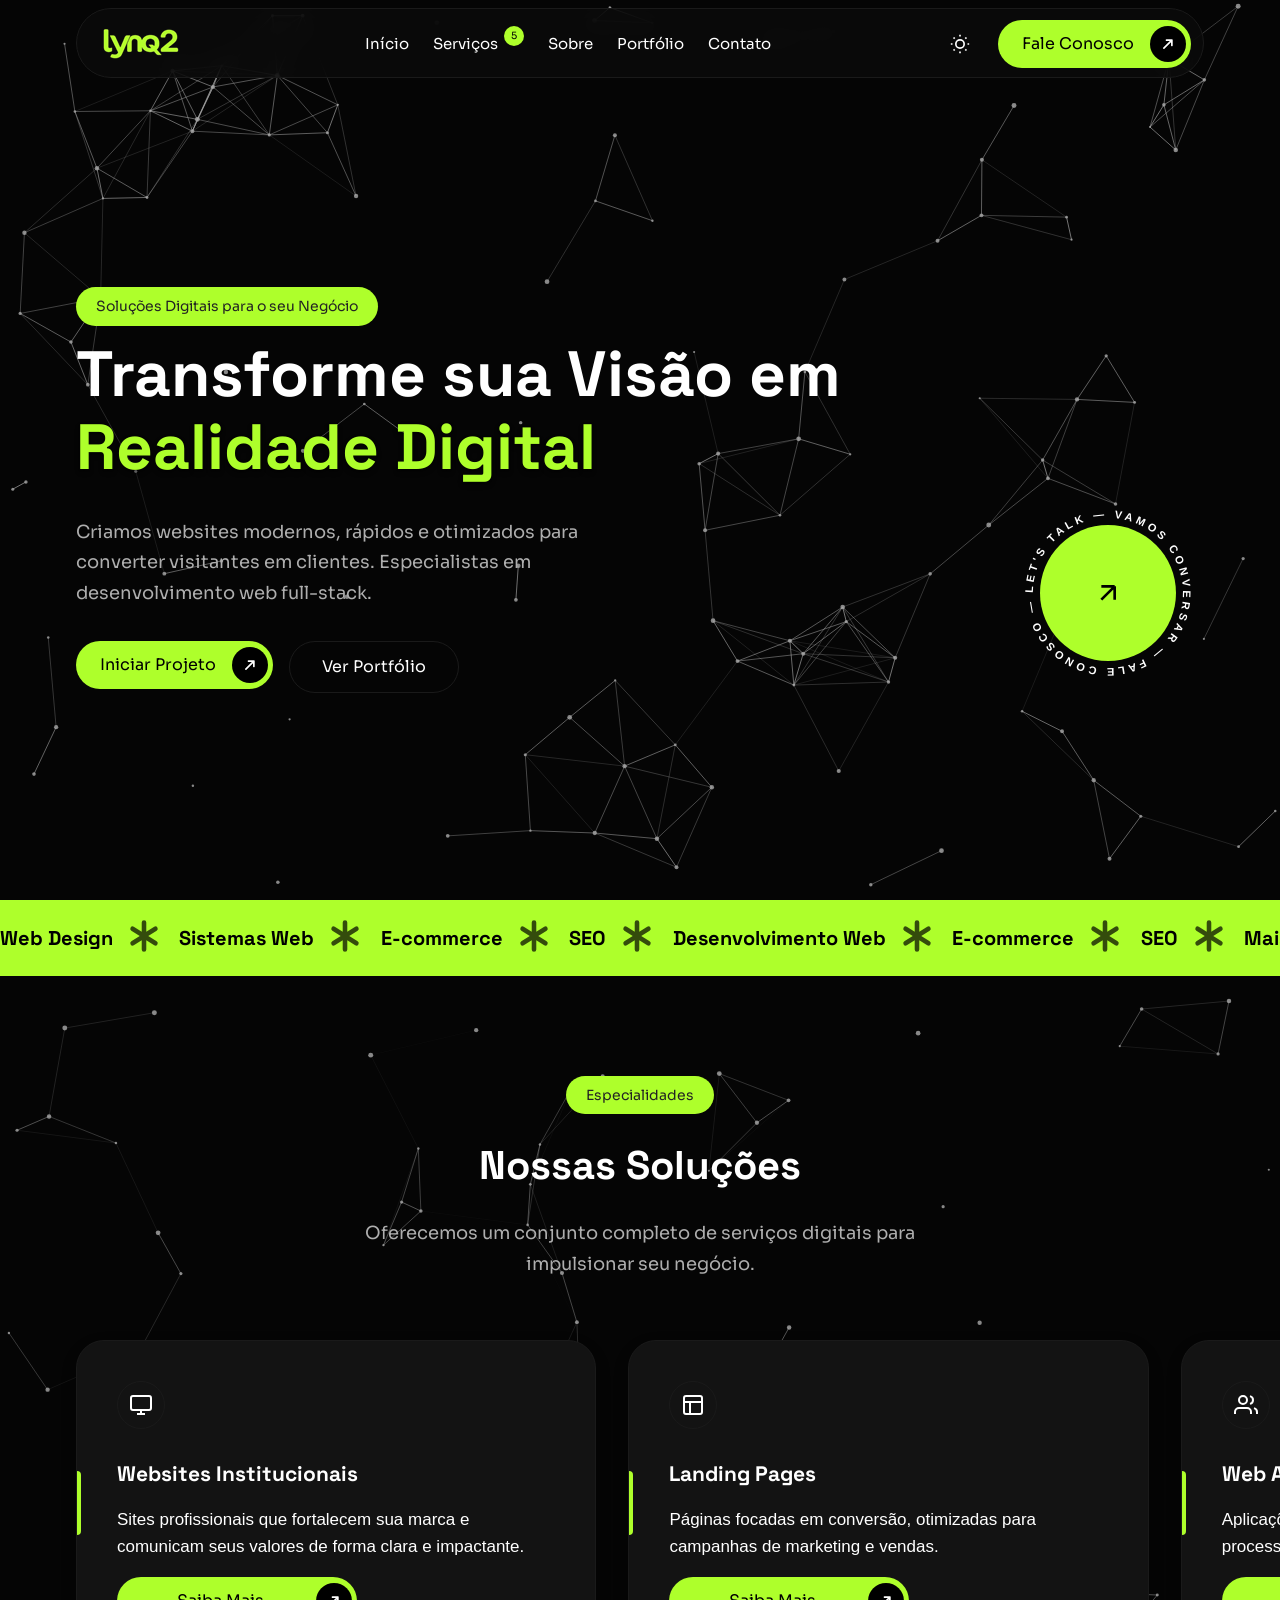
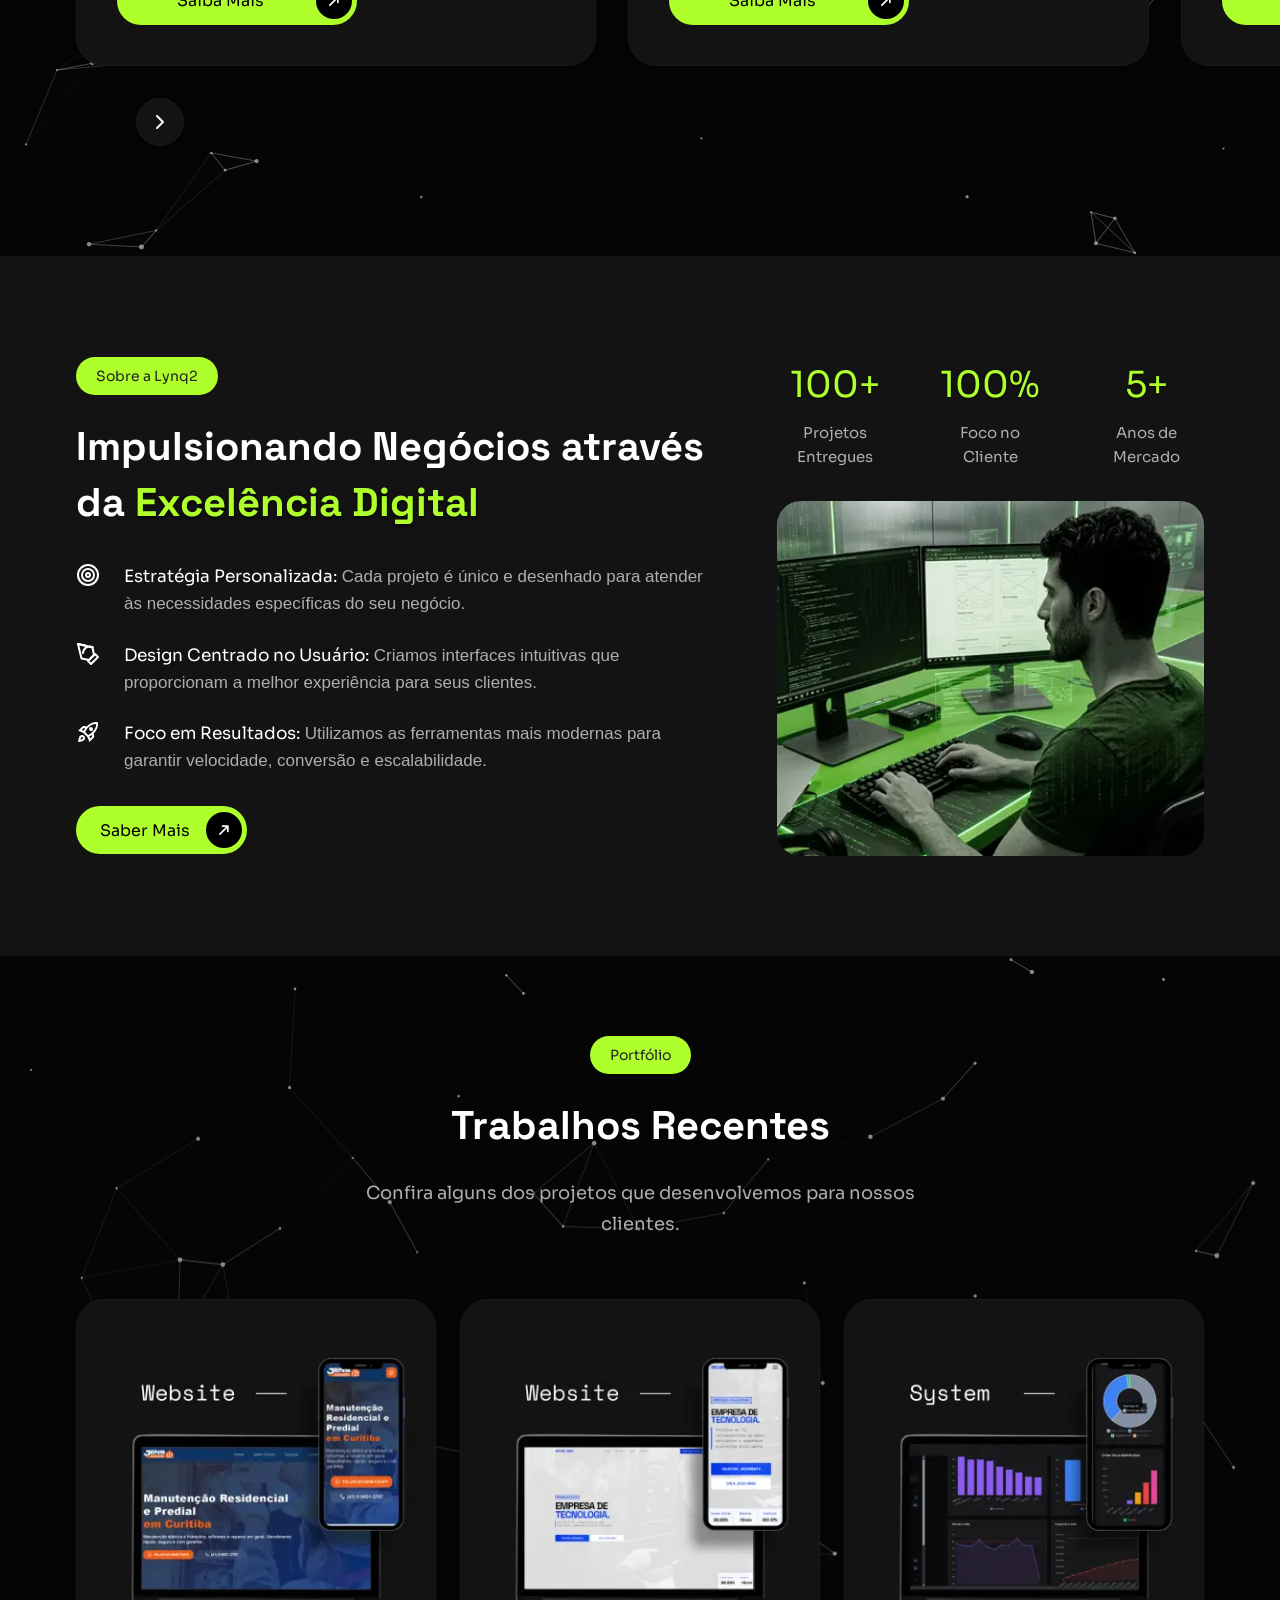
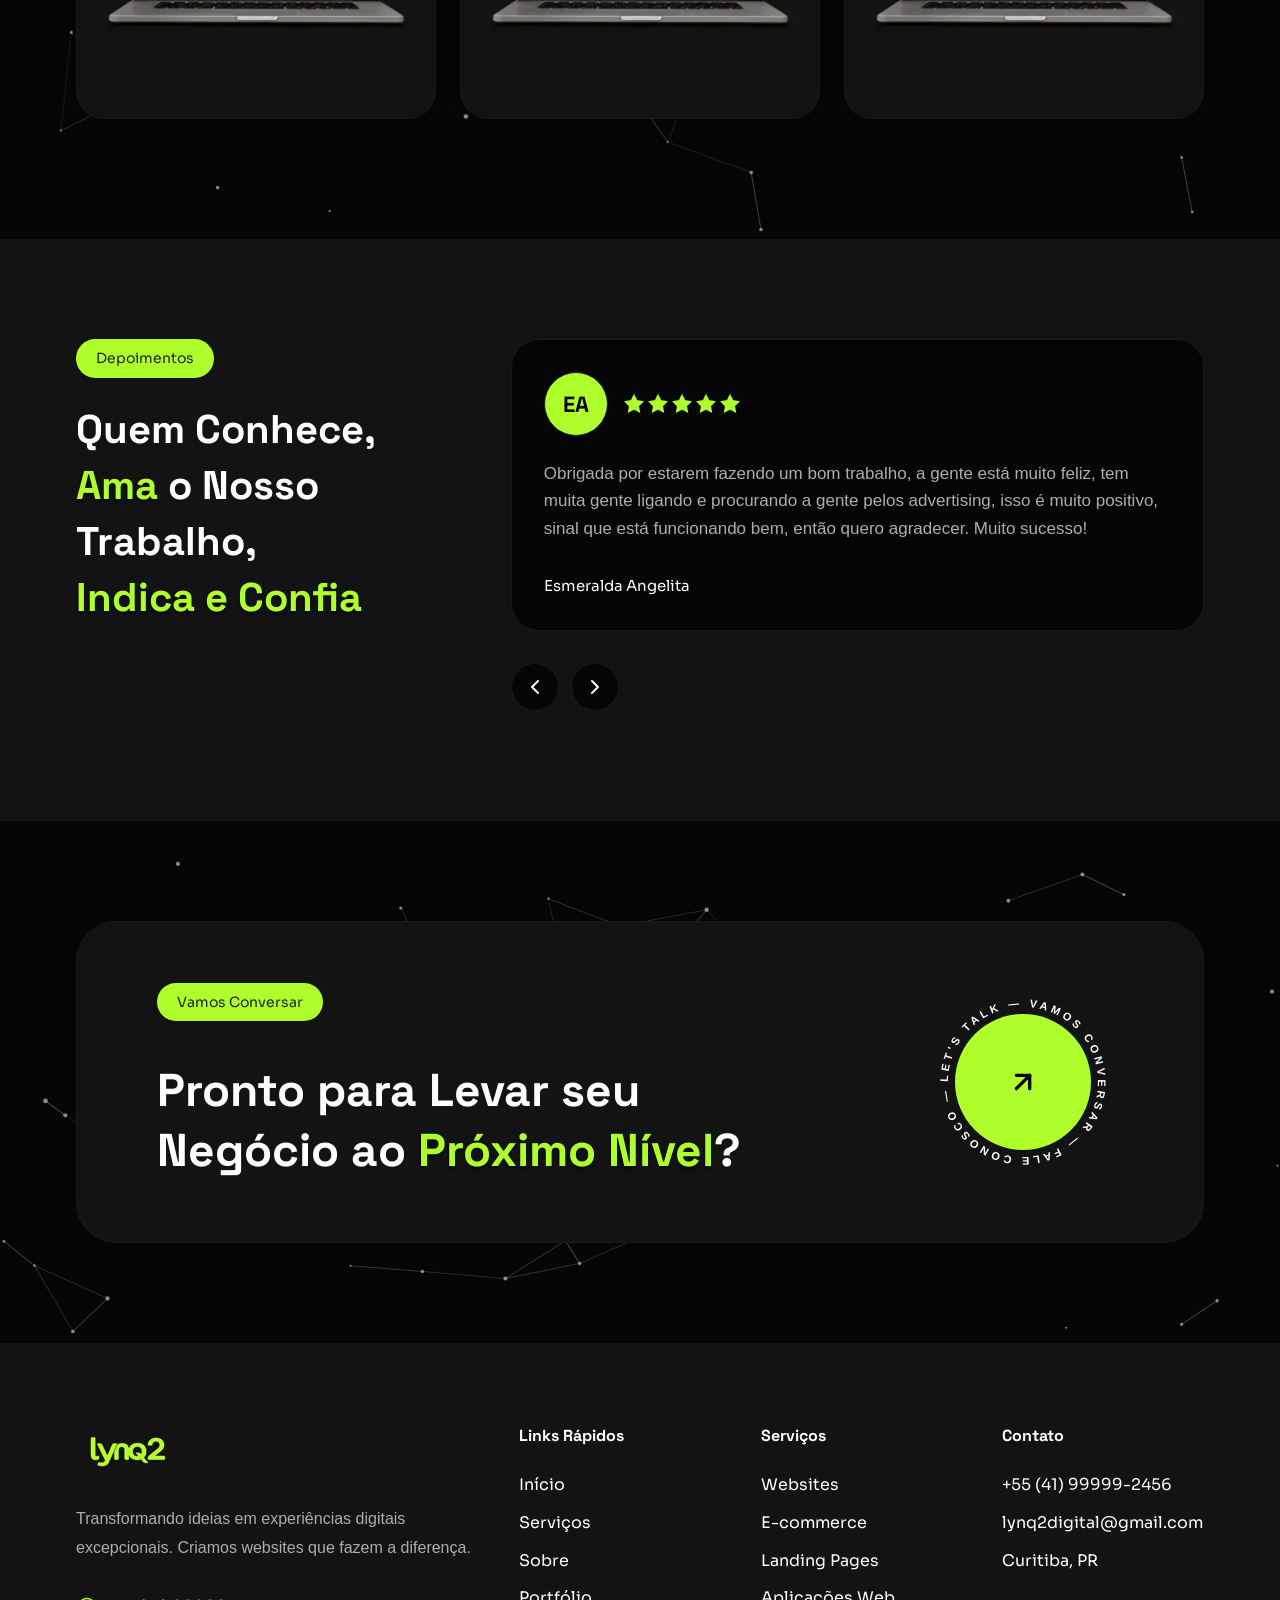
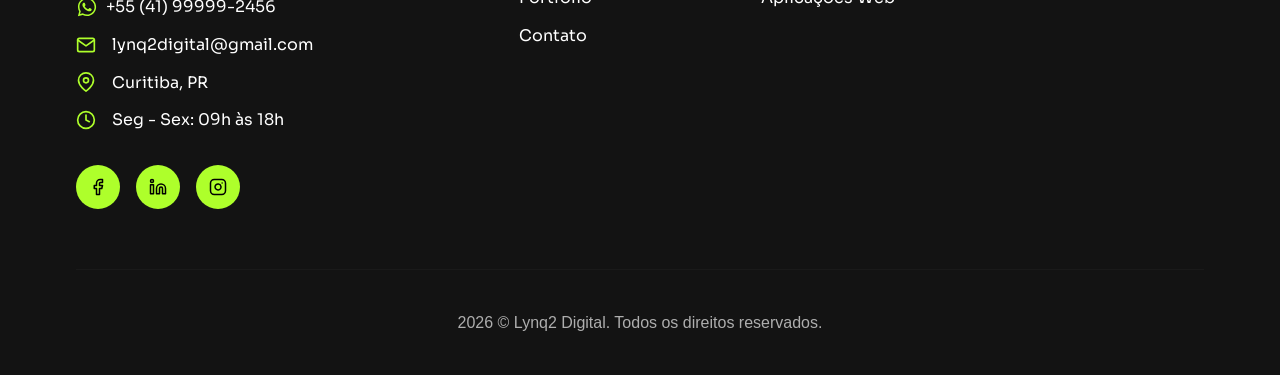
==== commit b8e5264b: "sua mensagem" ====
--- a/index.html
+++ b/index.html
@@ -12,9 +12,9 @@
 
     <!-- FAVICON -->
     <link rel="icon" type="image/png" href="./favicon.png" />
-   
+
     <!-- Fonts -->
-         <link
+    <link
       rel="preload"
       href="./assets/fonts/SpaceGrotesk-Bold.woff2"
       as="font"
@@ -29,7 +29,7 @@
       crossorigin="anonymous"
     />
 
-     <!-- Swiper CSS: local -->
+    <!-- Swiper CSS: local -->
     <link
       rel="stylesheet"
       href="./assets/css/swiper-bundle.min.css"
@@ -42,7 +42,7 @@
 
     <!-- CSS -->
     <style>
-       /*================================  */
+      /*================================  */
       /* ====== LOCAL FONTS ============ */
       /*================================  */
       @font-face {
@@ -61,2084 +61,2077 @@
         font-style: normal;
       }
       /* ======================================================= */
-/* ===================== RESET E BASE ==================== */
-/* ======================================================= */
-* {
-  margin: 0;
-  padding: 0;
-  box-sizing: border-box;
-}
-
-/* ===== Dark Theme (default) ===== */
-:root {
-  --bg-primary: #050505;
-  --bg-secondary: #131313;
-  --text-primary: #ffffff;
-  --text-secondary: #aeaeae;
-  --accent-green: #aeff2b;
-  --border-color: #1a1a1a;
-  --header-bg: rgba(11, 11, 11, 0.75);
-
-  /* ===== Typography ===== */
-  --font-main: "Space Grotesk", sans-serif;
-  --font-alter: "Sora", sans-serif;
-  --font-body: sans-serif;
-}
-
-:root.light-theme {
-  --bg-primary: #f9f9f9;
-  --bg-secondary: #f1f1f1;
-  --text-primary: #232323;
-  --text-secondary: #555555;
-  --border-color: #e0e0e0;
-  --header-bg: rgba(252, 252, 252, 0.75);
-}
-
-h1,
-h2,
-h3,
-h4,
-h5 {
-  font-family: var(--font-main);
-  font-weight: 700 !important;
-  color: var(--text-primary);
-}
-
-a,
-li,
-span,
-button,
-label,
-input,
-strong,
-textarea {
-  font-family: var(--font-alter);
-  font-weight: 400 !important;
-  color: var(--text-primary);
-}
-
-p {
-  margin: 0;
-  padding: 0;
-  font-family: var(--font-body);
-  font-weight: 400 !important;
-  font-size: inherit;
-  line-height: inherit;
-}
-ul,
-ol {
-  list-style: none;
-  padding: 0;
-}
-
-a {
-  text-decoration: none;
-  color: inherit;
-}
-
-img {
-  max-width: 100%;
-  height: auto;
-}
-
-/* ======================================================= */
-/* ==================== SCROLL BAR ======================= */
-/* ======================================================= */
-
-/* Barra de rolagem - largura */
-::-webkit-scrollbar {
-  width: 10px;
-  z-index: 3;
-}
-
-/* Fundo da barra (trilho) */
-::-webkit-scrollbar-track {
-  background: var(--background);
-}
-
-/* Parte que se move (thumb) */
-::-webkit-scrollbar-thumb {
-  background-color: var(--accent-green);
-  border-radius: 8px;
-  /* Cor laranja */
-
-  border: 1px solid var(--background);
-  /* Borda entre thumb e track */
-}
-
-/* ==== Body ==== */
-body {
-  font-family: var(--font-body);
-  background-color: var(--bg-primary);
-  color: var(--text-primary);
-  overflow-x: hidden;
-  scroll-behavior: smooth;
-  line-height: 1.6;
-  user-select: none;
-  cursor: none;
-}
-
-/* ================== CUSTOM CURSOR ====================== */
-.cursor-dot {
-  position: fixed;
-  top: 0;
-  left: 0;
-  width: 8px;
-  height: 8px;
-  background-color: var(--accent-green);
-  border-radius: 50%;
-  pointer-events: none;
-  z-index: 10001;
-  opacity: 0; /* JS will show on move */
-}
-:root.light-theme .cursor-dot {
-  background-color: var(--text-secondary);
-}
-.cursor-trail {
-  position: fixed;
-  top: 0;
-  left: 0;
-  width: 36px;
-  height: 36px;
-  border: 1.5px solid var(--accent-green);
-  border-radius: 50%;
-  pointer-events: none;
-  z-index: 10000;
-  opacity: 0; /* JS will show on move */
-  transition:
-    width 0.3s ease,
-    height 0.3s ease,
-    background-color 0.3s ease;
-}
-:root.light-theme .cursor-trail {
-  border-color: var(--text-secondary);
-  background-color: rgba(35, 35, 35, 0.1);
-}
-.cursor-trail.hovered {
-  width: 60px;
-  height: 60px;
-  background-color: rgba(174, 255, 43, 0.15);
-}
-:root.light-theme .cursor-trail.hovered {
-  background-color: rgba(35, 35, 35, 0.15);
-}
-@media (max-width: 1024px) {
-  body {
-    cursor: auto !important;
-  }
-  .cursor-dot,
-  .cursor-trail,
-  #custom-cursor {
-    display: none !important;
-  }
-}
-
-.container {
-  width: 100%;
-  max-width: 1480px;
-  margin: 0 auto;
-  padding: 0 8px;
-  position: relative;
-  z-index: 1;
-}
-
-@media (min-width: 900px) {
-  .container {
-    padding: 0 12px;
-  }
-}
-
-.btn-primary {
-  background: var(--accent-green);
-  color: #000000;
-  padding: 6px 5px 6px 24px;
-  border-radius: 100px;
-
-  transition: all 0.3s;
-  display: inline-flex;
-  justify-content: flex-end;
-  /* Keeps arrow to the right if span doesn't fill it */
-  align-items: center;
-  gap: 16px;
-  height: auto;
-}
-
-.btn-primary span {
-  margin: 0;
-  color: #000;
-  flex-grow: 1;
-  text-align: center;
-}
-
-.arrow {
-  background-color: #000;
-  border-radius: 50%;
-  width: 36px;
-  height: 36px;
-  display: flex;
-  align-items: center;
-  justify-content: center;
-}
-
-.arrow svg {
-  transform: rotate(-45deg);
-  transition: transform 0.3s ease;
-  display: block;
-}
-
-.btn-primary:hover .arrow svg {
-  transform: rotate(0deg);
-}
-
-.btn-secondary {
-  background: transparent;
-  border: 1px solid var(--border-color);
-  color: var(--text-primary);
-  padding: 0 32px;
-  /* Remove vertical padding, rely on height/flex for centering */
-  border-radius: 100px;
-  height: 48px;
-  /* Fixed height to match the primary button if needed */
-
-  transition: all 0.3s;
-  display: inline-flex;
-  align-items: center;
-  /* Fixed typo from align-itens */
-  justify-content: center;
-}
-
-@media (min-width: 768px) {
-  .btn-secondary {
-    /* Reset if necessary on desktop, but let's keep it consistent */
-    height: 52px;
-  }
-}
-
-.btn-secondary:hover {
-  border-color: var(--accent-green);
-  color: var(--accent-green);
-}
-
-/* ======================================================= */
-/* ================== HEADER SECTION ===================== */
-/* ======================================================= */
-
-.header {
-  position: fixed;
-  top: 8px;
-  left: 0;
-  right: 0;
-  z-index: 1000;
-  pointer-events: none;
-  transition: top 0.4s ease;
-}
-
-.header .container {
-  pointer-events: auto;
-}
-
-.barra {
-  background: var(--header-bg);
-  backdrop-filter: blur(12px);
-  -webkit-backdrop-filter: blur(16px);
-  color: var(--text-primary);
-  display: flex;
-  flex-direction: column;
-  overflow: hidden;
-  height: 70px;
-  border-radius: 40px;
-  transition:
-    width 0.4s cubic-bezier(0.4, 0, 0.2, 1),
-    height 0.4s cubic-bezier(0.4, 0, 0.2, 1),
-    background 0.4s ease;
-  margin: 0 auto;
-  width: 100%;
-  border: 1px solid var(--border-color);
-  will-change: width, height;
-}
-
-.barra.compacta {
-  width: 80%;
-  transition:
-    width 0.4s cubic-bezier(0.4, 0, 0.2, 1),
-    height 0.4s cubic-bezier(0.4, 0, 0.2, 1),
-    background 0.4s ease;
-}
-
-.barra.expansivel {
-  height: 480px;
-  width: 100%;
-  transition:
-    width 0.4s cubic-bezier(0.4, 0, 0.2, 1),
-    height 0.4s cubic-bezier(0.4, 0, 0.2, 1),
-    background 0.4s ease;
-}
-
-.barra-topo {
-  width: 100%;
-  display: flex;
-  justify-content: space-between;
-  align-items: center;
-  padding: 0 12px;
-  height: 70px;
-  flex-shrink: 0;
-  gap: 16px;
-}
-
-.logo-icon {
-  border-radius: 100px;
-  padding: 12px;
-
-  display: flex;
-  align-items: center;
-  justify-content: center;
-  color: var(--accent-green);
-
-  font-size: 20px;
-}
-
-.logo-icon img {
-  width: 80px;
-
-  object-fit: cover;
-}
-
-:root.light-theme .logo-icon {
-  color: var(--text-primary);
-}
-
-.logo-code {
-  background: var(--accent-green);
-  color: #000000;
-  -webkit-background-clip: text;
-  -webkit-text-fill-color: transparent;
-  background-clip: text;
-}
-
-@media (min-width: 1181px) {
-  .barra-topo {
-    gap: 32px;
-  }
-
-  .logo {
-    flex-shrink: 1;
-  }
-
-  .logo-text {
-    display: block;
-  }
-}
-
-.nav-desktop {
-  display: none;
-  justify-content: center;
-  align-items: center;
-  flex: 1;
-}
-
-.nav-desktop ul {
-  display: flex;
-  gap: 24px;
-  list-style: none;
-}
-
-.nav-desktop ul li a {
-  color: var(--text-primary);
-  text-decoration: none;
-  font-size: 15px;
-
-  transition: color 0.3s;
-}
-
-.nav-desktop ul li a:hover {
-  color: var(--accent-green);
-}
-
-.nav-item-flex {
-  display: inline-flex;
-  align-items: center;
-  gap: 6px;
-}
-
-.nav-badge {
-  font-family: var(--font-alter);
-  font-weight: 400 !important;
-  background-color: var(--accent-green);
-  color: #000;
-  font-size: 10px;
-
-  width: 20px;
-  height: 20px;
-  display: inline-flex;
-  align-items: center;
-  justify-content: center;
-  border-radius: 50%;
-  line-height: 1;
-  position: relative;
-  top: -8px;
-}
-
-.nav-mobile-list .nav-badge {
-  top: -14px;
-}
-
-@media (min-width: 1180px) {
-  .nav-desktop {
-    display: flex;
-  }
-}
-
-.header-actions {
-  display: flex;
-  align-items: center;
-  gap: 8px;
-  margin-left: auto;
-}
-
-.header-actions .btn-primary {
-  display: none;
-}
-
-@media (min-width: 1181px) {
-  .header-actions {
-    margin-left: 0;
-    gap: 16px;
-  }
-
-  .header-actions .btn-primary {
-    display: inline-flex;
-  }
-}
-
-.menu-btn {
-  display: flex;
-  flex-direction: column;
-  gap: 6px;
-  cursor: pointer;
-  padding: 8px;
-}
-
-.menu-btn span {
-  width: 24px;
-  height: 2px;
-  background: var(--text-primary);
-  transition: all 0.3s ease;
-}
-
-.menu-btn.open span:nth-child(1) {
-  transform: rotate(45deg) translate(5px, 6px);
-}
-
-.menu-btn.open span:nth-child(2) {
-  opacity: 0;
-}
-
-.menu-btn.open span:nth-child(3) {
-  transform: rotate(-45deg) translate(5px, -6px);
-}
-
-@media (min-width: 1181px) {
-  .menu-btn {
-    display: none;
-  }
-}
-
-/* Nav Mobile */
-.nav-mobile {
-  display: none;
-  flex-direction: column;
-  justify-content: end;
-  align-items: flex-start;
-  padding: 16px 28px 28px;
-  gap: 16px;
-  opacity: 0;
-  transition: opacity 0.3s ease;
-  flex-grow: 1;
-  /* allow taking remaining height to push items to the bottom */
-}
-
-.barra.expansivel .nav-mobile {
-  display: flex;
-  opacity: 1;
-}
-
-/* Nav Mobile Items Animation */
-.nav-mobile-list li,
-.nav-mobile-btn {
-  opacity: 0;
-  transform: translateX(-50px);
-}
-
-.barra.expansivel .nav-mobile-list li {
-  animation: fadeSlideRight 0.5s cubic-bezier(0.4, 0, 0.2, 1) forwards;
-}
-
-.barra.expansivel .nav-mobile-btn {
-  animation: fadeSlideRight 0.5s cubic-bezier(0.4, 0, 0.2, 1) forwards;
-}
-
-/* Staggered delays for a cascade effect */
-.barra.expansivel .nav-mobile-list li:nth-child(1) {
-  animation-delay: 0.1s;
-}
-
-.barra.expansivel .nav-mobile-list li:nth-child(2) {
-  animation-delay: 0.18s;
-}
-
-.barra.expansivel .nav-mobile-list li:nth-child(3) {
-  animation-delay: 0.26s;
-}
-
-.barra.expansivel .nav-mobile-list li:nth-child(4) {
-  animation-delay: 0.34s;
-}
-
-.barra.expansivel .nav-mobile-list li:nth-child(5) {
-  animation-delay: 0.42s;
-}
-
-.barra.expansivel .nav-mobile-btn {
-  animation-delay: 0.5s;
-}
-
-@keyframes fadeSlideRight {
-  to {
-    opacity: 1;
-    transform: translateX(0);
-  }
-}
-
-.nav-mobile-list {
-  display: flex;
-  flex-direction: column;
-  gap: 8px;
-  width: 100%;
-  text-align: left;
-}
-
-.nav-mobile-list li a {
-  display: block;
-  padding: 12px 16px;
-  font-size: 18px;
-
-  transition: all 0.3s;
-}
-
-.nav-mobile-list li a:hover {
-  background: rgba(57, 255, 20, 0.1);
-  color: var(--accent-green);
-}
-
-.nav-mobile-btn {
-  width: 100%;
-  text-align: center;
-  padding: 14px 24px;
-  font-size: 18px;
-}
-
-@media (min-width: 1180px) {
-  .nav-mobile {
-    display: none;
-  }
-}
-
-/* Theme Toggle & Scroll Top */
-.theme-toggle {
-  background: transparent;
-  border: none;
-  color: var(--text-primary);
-  cursor: pointer;
-  padding: 8px;
-  position: relative;
-  width: 40px;
-  height: 40px;
-}
-
-/* Dark mode (default): show sun, hide moon */
-.sun-icon {
-  display: block;
-}
-
-.moon-icon {
-  display: none;
-}
-
-/* Light mode: show moon, hide sun */
-.light-theme .sun-icon {
-  display: none;
-}
-
-.light-theme .moon-icon {
-  display: block;
-}
-
-/* Mobile First — botões colados no canto */
-.scroll-to-top {
-  position: fixed;
-  bottom: 96px;
-  right: 16px;
-  width: 52px;
-  height: 52px;
-  background: rgba(0, 0, 0, 0.2);
-  backdrop-filter: blur(12px);
-  -webkit-backdrop-filter: blur(12px);
-  border: 1px solid var(--accent-green);
-  color: var(--accent-green);
-  border-radius: 50%;
-  display: flex;
-  align-items: center;
-  justify-content: center;
-  cursor: pointer;
-  transform: translateX(100px);
-  opacity: 0;
-  pointer-events: none;
-  transition: all 0.4s cubic-bezier(0.4, 0, 0.2, 1);
-  z-index: 990;
-}
-
-:root.light-theme .scroll-to-top {
-  background: rgba(255, 255, 255, 0.2);
-  box-shadow: 0 2px 8px rgba(0, 0, 0, 0.1);
-  border: 1px solid #c7c7c7;
-  color: #656565;
-}
-
-.scroll-to-top.visible {
-  transform: translateX(0);
-  opacity: 1;
-  pointer-events: auto;
-}
-
-/* WhatsApp Button */
-.whatsapp-button {
-  position: fixed;
-  bottom: 32px;
-  right: 16px;
-  width: 52px;
-  height: 52px;
-  background: #25d366;
-  color: #fff;
-  border-radius: 50%;
-  display: flex;
-  align-items: center;
-  justify-content: center;
-  box-shadow: 0 4px 12px rgba(37, 211, 102, 0.4);
-  transition:
-    transform 0.4s cubic-bezier(0.4, 0, 0.2, 1),
-    opacity 0.4s ease;
-  z-index: 990;
-  opacity: 0;
-  pointer-events: none;
-  transform: translateX(100px);
-}
-
-.whatsapp-button.visible {
-  opacity: 1;
-  pointer-events: auto;
-  transform: translateX(0);
-}
-
-.whatsapp-button.visible:hover {
-  box-shadow: 0 6px 20px rgba(37, 211, 102, 0.7);
-}
-
-/* Tablet e acima — tamanho e posição originais */
-@media (min-width: 768px) {
-  .scroll-to-top {
-    bottom: 110px;
-    right: 30px;
-    width: 56px;
-    height: 56px;
-  }
-
-  .whatsapp-button {
-    bottom: 40px;
-    right: 30px;
-    width: 56px;
-    height: 56px;
-  }
-
-  .theme-toggle:hover {
-    color: var(--accent-green);
-  }
-}
-
-/* ======================================================= */
-/* ================= SECTION HEADER (SHARED) ============= */
-/* ======================================================= */
-.section-header {
-  text-align: center;
-  margin-bottom: 60px;
-}
-
-.section-badge {
-  font-family: var(--font-alter);
-  font-weight: 400 !important;
-  display: inline-block;
-  padding: 8px 20px;
-  background: var(--accent-green);
-  border-radius: 100px;
-  color: #232323;
-  font-size: 14px;
-
-  margin-bottom: 24px;
-}
-.hero .section-badge {
-  margin-bottom: 12px;
-}
-.section-title {
-  font-size: 32px;
-  margin-bottom: 24px;
-  line-height: 1.2;
-  color: var(--text-primary);
-}
-
-.highlight-main {
-  font-family: var(--font-main);
-  font-weight: 700 !important;
-  color: var(--accent-green);
-  text-shadow:
-    0 3px 5px rgba(0, 0, 0, 0.4),
-    0 1px 2px rgba(0, 0, 0, 0.3);
-}
-
-.section-title .highlight {
-  font-family: var(--font-main);
-  font-weight: 700 !important;
-  color: var(--accent-green);
-  text-shadow:
-    0 2px 3px rgba(0, 0, 0, 0.5),
-    0 1px 2px rgba(0, 0, 0, 0.3);
-}
-
-@media (min-width: 768px) {
-  .section-title {
-    font-size: 40px;
-    line-height: 1.4;
-  }
-}
-
-/* ======================================================= */
-/* ================== HERO SECTION ======================= */
-/* ======================================================= */
-.hero {
-  height: 780px;
-  display: flex;
-  align-items: center;
-  justify-content: flex-start; /* Mobile default */
-   padding: 80px 0;
-  position: relative;
-  overflow: hidden;
-}
-
-@media (min-width: 780px) {
-  .hero {
-    height: 100dvh;
-    justify-content: center;
-    padding: 80px 0;
-  }
-}
-
-#canvas1 {
-  position: absolute;
-  top: 0;
-  left: 0;
-  width: 100%;
-  height: 100%;
-}
-
-.hero::before {
-  content: "";
-  position: absolute;
-  top: -20%;
-  left: 50%;
-  transform: translateX(-50%);
-  width: 600px;
-  height: 600px;
-  border-radius: 50%;
-  pointer-events: none;
-  z-index: 0;
-}
-
-.hero-content {
-  text-align: left;
-  position: relative;
-  z-index: 1;
-  max-width: 800px;
-}
-
-.hero-title {
-  font-size: clamp(44px, 5vw, 64px);
-  line-height: 1.15;
-  margin-bottom: 20px;
-}
-
-.hero-title .highlight {
-  font-family: var(--font-main);
-  color: var(--accent-green);
-  text-shadow:
-    0 2px 2px rgba(0, 0, 0, 0.3),
-    0 0 2px rgba(0, 0, 0, 0.2);
-}
-.hero-description {
-  padding-right: 20px;
-}
-.hero-description,
-.section-description {
-  font-family: var(--font-alter);
-  font-size: 18px;
-  color: var(--text-secondary);
-  max-width: 600px;
-  line-height: 1.7;
-}
-
-.hero-description {
-  margin: 24px 0;
-  text-align: left;
-}
-
-.section-description {
-  margin: 24px auto;
-  text-align: center;
-}
-
-.hero-buttons {
-  display: flex;
-  gap: 16px;
-  flex-direction: column;
-  align-items: flex-start;
-  flex-wrap: wrap;
-}
-
-.hero-buttons .btn-primary,
-.hero-buttons .btn-secondary {
-  width: 100%;
-  text-align: left;
-}
-
-.hero-buttons .btn-primary {
-  justify-content: space-between;
-}
-
-.hero-buttons .btn-secondary {
-  justify-content: center;
-}
-
-.btn-primary {
-  background: var(--accent-green);
-  color: #000000;
-  padding: 6px 5px 6px 24px;
-  border-radius: 100px;
-
-  transition: all 0.3s;
-  display: inline-flex;
-  justify-content: flex-end;
-  /* Keeps arrow to the right if span doesn't fill it */
-  align-items: center;
-  gap: 16px;
-  height: auto;
-}
-
-.btn-primary span {
-  margin: 0;
-  color: #000;
-  flex-grow: 1;
-  text-align: center;
-}
-
-.arrow {
-  background-color: #000;
-  border-radius: 50%;
-  width: 36px;
-  height: 36px;
-  display: flex;
-  align-items: center;
-  justify-content: center;
-}
-
-.arrow svg {
-  transform: rotate(-45deg);
-  transition: transform 0.3s ease;
-  display: block;
-}
-
-.btn-primary:hover .arrow svg {
-  transform: rotate(0deg);
-}
-
-.btn-secondary {
-  background: transparent;
-  border: 1px solid var(--border-color);
-  color: var(--text-primary);
-  padding: 0 32px;
-  /* Remove vertical padding, rely on height/flex for centering */
-  border-radius: 100px;
-  height: 48px;
-  /* Fixed height to match the primary button if needed */
-
-  transition: all 0.3s;
-  display: inline-flex;
-  align-items: center;
-  /* Fixed typo from align-itens */
-  justify-content: center;
-}
-
-@media (min-width: 768px) {
-  .btn-secondary {
-    /* Reset if necessary on desktop, but let's keep it consistent */
-    height: 52px;
-  }
-}
-
-.btn-secondary:hover {
-  border-color: var(--accent-green);
-  color: var(--accent-green);
-}
-
-@media (min-width: 481px) {
-  .hero {
-    padding-top: 160px;
-  }
-}
-
-@media (min-width: 769px) {
-  .hero {
-    justify-content: flex-start;
-  }
-
-  .hero-content {
-    text-align: left;
-  }
-
-  .hero-description {
-    margin: 32px 0;
-  }
-
-  .hero-buttons {
-    flex-direction: row;
-    justify-content: flex-start;
-  }
-
-  .hero-buttons .btn-primary,
-  .hero-buttons .btn-secondary {
-    width: auto;
-  }
-}
-
-/* ======================================================= */
-/* ================= HERO BREADCRUMB ===================== */
-/* ======================================================= */
-.hero-breadcrumb {
-  display: flex;
-  align-items: center;
-  justify-content: center;
-  gap: 10px;
-  margin-bottom: 16px;
-  font-size: 15px;
-  font-style: italic;
-  color: var(--text-secondary);
-}
-
-@media (min-width: 769px) {
-  .hero-breadcrumb {
-    justify-content: flex-start;
-  }
-}
-
-.hero-breadcrumb a {
-  color: var(--text-secondary);
-  transition: color 0.3s;
-}
-
-.hero-breadcrumb a:hover {
-  color: var(--accent-green);
-}
-
-.hero-breadcrumb .separator {
-  opacity: 0.4;
-}
-
-.hero-breadcrumb .current {
-  color: var(--text-primary);
-}
-
-/* ======================================================= */
-/* ================== CATEGORY STRIP ===================== */
-/* ======================================================= */
-.category-strip {
-  background: var(--accent-green);
-
-  padding: 20px 0;
-  overflow: hidden;
-  position: relative;
-  width: 100%;
-  line-height: 1;
-  display: flex;
-}
-
-.category-strip-content {
-  display: flex;
-  align-items: center;
-  white-space: nowrap;
-  flex-shrink: 0;
-  animation: scroll 120s linear infinite;
-  animation-play-state: running;
-}
-
-.category-strip:hover .category-strip-content {
-  animation-play-state: paused;
-}
-
-@keyframes scroll {
-  0% {
-    transform: translateX(0);
-  }
-
-  100% {
-    transform: translateX(-50%);
-  }
-}
-
-.category-strip-content span {
-  font-family: var(--font-main);
-  font-weight: 700 !important;
-  color: #000000;
-  font-size: 18px;
-
-  white-space: nowrap;
-  display: inline;
-  vertical-align: middle;
-  line-height: 1;
-}
-
-.category-strip-content .separator {
-  color: rgba(0, 0, 0, 0.7);
-
-  font-size: 20px;
-  line-height: 1;
-  display: inline;
-  margin: 0 10px;
-  vertical-align: middle;
-}
-
-/* Responsive adjustments */
-@media (min-width: 769px) {
-  .category-strip-content span {
-    font-size: 20px;
-  }
-
-  .category-strip-content .separator {
-    font-size: 26px;
-    margin: 0 15px;
-  }
-}
-
-/* ======================================================= */
-/* ================= GLOBAL GSAP CURSOR ================== */
-/* ======================================================= */
-.cursor-dot,
-.cursor-trail {
-  position: fixed;
-  top: 0;
-  left: 0;
-  pointer-events: none;
-  z-index: 9998;
-  border-radius: 50%;
-  transform: translate(-50%, -50%);
-  opacity: 0;
-  /* Hidden initially until mouse moves */
-}
-
-.cursor-dot {
-  width: 8px;
-  height: 8px;
-  background-color: var(--accent-green);
-  z-index: 9999;
-}
-
-.cursor-trail {
-  width: 40px;
-  height: 40px;
-  background-color: rgba(174, 255, 43, 0.1);
-  border: 1px solid rgba(165, 216, 83, 0.1);
-  transition:
-    width 0.3s,
-    height 0.3s,
-    background-color 0.3s;
-}
-
-/* Optional expansion state for links and buttons */
-.cursor-trail.hovered {
-  width: 60px;
-  height: 60px;
-  background-color: rgba(174, 255, 43, 0.2);
-}
-
-@media (hover: none) and (pointer: coarse) {
-  .cursor-dot,
-  .cursor-trail {
-    display: none !important;
-  }
-}
-
-/* ======================================================= */
-/* ==================== LIGHT THEME ====================== */
-/* ======================================================= */
-
-/* Adjust specific elements for light theme */
-.light-theme .barra {
-  border: 1px solid var(--border-color);
-  box-shadow: 0 2px 10px rgba(0, 0, 0, 0.05);
-}
-
-.light-theme .service-card,
-.light-theme .faq-item,
-.light-theme .blog-card,
-.light-theme .contact-form {
-  box-shadow: 0 2px 8px rgba(0, 0, 0, 0.05);
-}
-
-.light-theme .btn-secondary {
-  border-color: var(--border-color);
-}/* ======================================================= */
-/* ================== SERVICES SECTION =================== */
-/* ======================================================= */
-.services-section {
-  padding: 100px 0;
-  overflow: hidden;
-  position: relative;
-}
-
-.services-swiper {
-  overflow: visible !important;
-  padding-bottom: 10px;
-}
-
-.services-swiper .swiper-slide {
-  height: auto;
-}
-
-.services-nav {
-  display: flex;
-  gap: 12px;
-  margin-top: 32px;
-  justify-content: center;
-}
-
-@media (min-width: 900px) {
-  .services-nav {
-    justify-content: flex-start;
-  }
-}
-
-.services-btn-prev,
-.services-btn-next {
-  width: 48px;
-  height: 48px;
-  border-radius: 50%;
-  border: 1px solid var(--border-color);
-  background: var(--bg-secondary);
-  color: var(--text-primary);
-  cursor: pointer;
-  display: flex;
-  align-items: center;
-  justify-content: center;
-  transition: all 0.3s ease;
-  box-shadow: 0 4px 12px rgba(0, 0, 0, 0.1);
-}
-
-.services-btn-prev:hover,
-.services-btn-next:hover {
-  background: var(--accent-green);
-  border-color: var(--accent-green);
-  color: #050505;
-}
-
-.services-btn-prev:hover svg,
-.services-btn-next:hover svg {
-  stroke: #050505;
-}
-
-/* Disabled state — Swiper adds this class automatically at boundaries */
-.services-btn-prev.swiper-button-disabled,
-.services-btn-next.swiper-button-disabled {
-  opacity: 0;
-  cursor: not-allowed;
-  pointer-events: none;
-}
-
-.service-card {
-  background: var(--bg-secondary);
-  border: 1px solid var(--border-color);
-  border-radius: 28px;
-  padding: 20px;
-
-  transition: all 0.3s ease;
-  display: flex;
-  flex-direction: column;
-  gap: 16px;
-  position: relative;
-  height: 100%;
-  box-shadow: 0 6px 16px rgba(0, 0, 0, 0.15);
-}
-@media (min-width: 336px) {
-  .service-card {
-    padding: 28px;
-  }
-}
-@media (min-width: 400px) {
-  .service-card {
-    padding: 32px;
-  }
-}
-@media (min-width: 780px) {
-  .service-card {
-    padding: 40px;
-  }
-}
-.service-card::before {
-  content: "";
-  position: absolute;
-  left: 0;
-  top: 50%;
-  transform: translateY(-50%);
-  width: 4px;
-  height: 64px;
-  background: var(--accent-green);
-  border-radius: 0 4px 4px 0;
-  transition: height 0.3s ease;
-}
-
-.service-card:hover::before {
-  height: 240px;
-}
-
-.service-icon {
-  width: 48px;
-  height: 48px;
-  border-radius: 50%;
-  background: var(--bg-secondary);
-  border: 1px solid var(--border-color);
-  display: flex;
-  align-items: center;
-  justify-content: center;
-  color: var(--text-primary);
-  margin-bottom: 12px;
-  transition: all 0.3s;
-}
-
-.service-card:hover .service-icon {
-  background: var(--accent-green);
-  color: #050505;
-  /* Preto text on green is fine in both themes */
-  border-color: var(--accent-green);
-}
-
-.service-card .btn-primary {
-  margin-top: auto;
-  max-width: 240px;
-}
-
-.service-title {
-  font-size: 21px;
-}
-
-.service-description {
-  font-family: var(--font-desc);
-  font-size: 17px;
-}
-
-/* ======================================================= */
-/* ================== SOBRE SECTION ====================== */
-/* ======================================================= */
-.sobre-section {
-  padding: 100px 0;
-  background-color: var(--bg-secondary);
-}
-
-.sobre-content {
-  display: flex;
-  flex-direction: column;
-  gap: 40px;
-  align-items: stretch;
-}
-
-@media (min-width: 901px) {
-  .sobre-content {
-    flex-direction: row;
-    gap: 60px;
-    align-items: center;
-  }
-}
-
-.sobre-left {
-  width: 100%;
-}
-
-@media (min-width: 901px) {
-  .sobre-left {
-    flex: 1.2;
-  }
-}
-
-.sobre-description {
-  font-family: var(--font-desc);
-  font-size: 18px;
-  color: var(--text-secondary);
-  line-height: 1.8;
-  margin-bottom: 20px;
-}
-
-.sobre-features {
-  margin-top: 32px;
-  display: flex;
-  flex-direction: column;
-  gap: 24px;
-}
-
-.feature-item {
-  display: flex;
-  align-items: flex-start;
-  gap: 16px;
-  font-weight: 700;
-}
-
-.feature-icon {
-  flex-shrink: 0;
-  width: 32px;
-  height: 32px;
-  color: var(--text-primary);
-}
-
-.feature-item p {
-  color: var(--text-secondary);
-  font-size: 17px;
-  line-height: 1.6;
-  margin: 0;
-}
-
-.feature-item strong {
-  color: var(--text-primary);
-}
-
-.sobre-cta {
-  margin-top: 32px;
-}
-
-.sobre-right {
-  display: flex;
-  flex-direction: column;
-  gap: 32px;
-  width: 100%;
-  align-items: center;
-}
-
-@media (min-width: 901px) {
-  .sobre-right {
-    flex: 0.8;
-  }
-}
-
-.sobre-stats {
-  display: flex;
-  justify-content: space-between;
-  gap: 16px;
-  width: 100%;
-  max-width: 460px;
-  margin: 0 auto;
-}
-
-@media (min-width: 601px) {
-  .sobre-stats {
-    gap: 40px;
-  }
-}
-
-.stat-item {
-  display: flex;
-  flex-direction: column;
-  align-items: center;
-  gap: 8px;
-  flex: 1;
-}
-
-.stat-number {
-  font-size: 36px;
-  font-weight: 700;
-  color: var(--accent-green);
-  text-shadow:
-    0 2px 2px rgba(0, 0, 0, 0.3),
-    0 0 2px rgba(0, 0, 0, 0.2);
-}
-
-.stat-label {
-  font-size: 15px;
-  color: var(--text-secondary);
-
-  text-align: center;
-}
-
-.sobre-image {
-  display: flex;
-  align-items: center;
-  justify-content: center;
-  width: 100%;
-  border-radius: 28px;
-}
-
-.sobre-image img {
-  width: 460px;
-  max-width: 100%;
-  height: auto;
-  display: block;
-  object-fit: contain;
-  border-radius: 24px;
-}
-
-/* ======================================================= */
-/* ================== PORTFOLIO SECTION ================== */
-/* ======================================================= */
-
-:root {
-  --cards: 3;
-  --cardHeight: 420px;
-  --cardTopPadding: 20px;
-  --cardMargin: 4vw;
-}
-
-.portfolio-section {
-  position: relative;
-  padding: 80px 0;
-  /* SEM overflow: hidden — mata o sticky! */
-}
-
-.container {
-  width: 90%;
-  max-width: 1200px;
-  margin: 0 auto;
-}
-
-/* --- GRID MOBILE: stacking --- */
-.portfolio-grid {
-  display: grid;
-  grid-template-columns: 1fr;
-  grid-template-rows: repeat(var(--cards), var(--cardHeight));
-  gap: 2;
-  padding-bottom: calc(var(--cards) * var(--cardTopPadding));
-  margin-bottom: var(--cardMargin);
-}
-
-/* índice de cada card */
-#card1 {
-  --index: 1;
-}
-
-#card2 {
-  --index: 2;
-}
-
-#card3 {
-  --index: 3;
-}
-
-/* Wrapper transparente — o sticky é AQUI */
-.portfolio-card-wrapper {
-  position: sticky;
-  top: 0;
-  padding-top: calc(var(--index) * var(--cardTopPadding));
-}
-
-.portfolio-item {
-  position: relative;
-  height: var(--cardHeight);
-  border-radius: 28px;
-  overflow: hidden;
-  cursor: pointer;
-  border: 1px solid var(--border-color);
-  background-color: var(--bg-secondary);
-}
-
-.portfolio-image {
-  position: absolute;
-  inset: 0;
-  background-size: contain;
-  background-position: center;
-  background-repeat: no-repeat;
-  transition: transform 0.5s ease;
-}
-
-/* Images by Theme */
-#card1 .portfolio-image {
-  background-image: url("./assets/images/project-1-dark.webp");
-}
-
-:root.light-theme #card1 .portfolio-image {
-  background-image: url("./assets/images/project-1.webp");
-}
-
-/* Images by Theme */
-#card2 .portfolio-image {
-  background-image: url("./assets/images/project-2-dark.webp");
-}
-
-:root.light-theme #card2 .portfolio-image {
-  background-image: url("./assets/images/project-2.webp");
-}
-/* Images by Theme */
-#card3 .portfolio-image {
-  background-image: url("./assets/images/project-3-dark.webp");
-}
-
-:root.light-theme #card3 .portfolio-image {
-  background-image: url("./assets/images/project-3.webp");
-}
-.portfolio-item:hover .portfolio-image {
-  transform: scale(1.08);
-}
-
-.portfolio-link-wrapper {
-  display: block;
-  width: 100%;
-  height: 100%;
-  position: relative;
-  z-index: 3;
-  text-decoration: none;
-  color: inherit;
-}
-
-.portfolio-overlay {
-  position: absolute;
-  bottom: 24px;
-  left: 24px;
-  z-index: 4;
-  transition:
-    transform 0.45s cubic-bezier(0.4, 0, 0.2, 1),
-    opacity 0.35s ease;
-}
-
-/* Mobile Center Alignment Only */
-@media (max-width: 768px) {
-  .portfolio-overlay {
-    left: 0;
-    right: 0;
-    display: flex;
-    justify-content: center;
-  }
-}
-
-.portfolio-category,
-.portfolio-title,
-.portfolio-desc {
-  display: none;
-}
-
-.portfolio-category {
-  color: var(--accent-green);
-  font-size: 12px;
-
-  text-transform: uppercase;
-  letter-spacing: 1px;
-}
-
-.portfolio-title {
-  font-size: 20px;
-  font-weight: 700;
-  margin: 8px 0 10px;
-  color: #ffffff;
-}
-
-.portfolio-desc {
-  color: rgba(255, 255, 255, 0.8);
-  font-size: 16px;
-  line-height: 1.6;
-  margin-bottom: 20px;
-}
-
-.btn-portfolio {
-  background: transparent;
-  border: 1px solid var(--text-secondary);
-  color: var(--text-secondary);
-  padding: 6px 6px 6px 20px;
-  border-radius: 100px;
-
-  font-size: 14px;
-  transition: all 0.3s;
-  display: inline-flex;
-  align-items: center;
-  gap: 12px;
-  cursor: pointer;
-  backdrop-filter: blur(12px);
-  -webkit-backdrop-filter: blur(12px);
-}
-
-.btn-portfolio span {
-  color: var(--text-secondary);
-  transition: color 0.3s ease;
-}
-
-.btn-portfolio .arrow {
-  background: transparent;
-  border: 1px solid var(--text-secondary);
-  border-radius: 50%;
-  width: 36px;
-  height: 36px;
-  display: flex;
-  align-items: center;
-  justify-content: center;
-  transition: all 0.3s;
-}
-
-.btn-portfolio .arrow svg path {
-  fill: var(--text-secondary);
-  transition: fill 0.3s ease;
-}
-
-.btn-portfolio .arrow svg {
-  transform: rotate(-45deg);
-  transition: transform 0.3s ease;
-}
-
-.btn-portfolio:hover .arrow svg {
-  transform: rotate(0deg);
-}
-
-
-
-/* --- DESKTOP: lado a lado --- */
-@media (min-width: 769px) {
-  .portfolio-grid {
-    grid-template-columns: repeat(3, 1fr);
-    grid-template-rows: unset;
-    gap: 24px;
-    padding-bottom: 0;
-    margin-bottom: 0;
-  }
-
-  .portfolio-card-wrapper {
-    position: relative;
-    /* cancela sticky no desktop */
-    padding-top: 0;
-  }
-
-  .portfolio-overlay {
-    left: 16px;
-    right: 16px;
-    bottom: 0;
-    background: rgba(46, 46, 46, 0.4);
-    backdrop-filter: blur(12px);
-    -webkit-backdrop-filter: blur(12px);
-    border: 1px solid rgba(255, 255, 255, 0.1);
-    border-radius: 28px;
-    padding: 24px 20px;
-    transform: translateY(110%);
-    opacity: 0;
-    display: block;
-    /* Garante layout original no desktop */
-    text-align: left;
-  }
-
-  .portfolio-category,
-  .portfolio-title,
-  .portfolio-desc {
-    display: block;
-  }
-
-  .portfolio-item:hover .portfolio-overlay {
-    transform: translateY(-16px);
-    opacity: 1;
-  }
-
-  .portfolio-section {
-    padding-bottom: 120px;
-  }
-}
-
-/* ======================================================= */
-/* ================== REVIEWS SECTION ==================== */
-/* ======================================================= */
-.reviews-section {
-  padding: 100px 0;
-  overflow: hidden;
-  background-color: var(--bg-secondary);
-}
-
-.reviews-split {
-  display: flex;
-  flex-direction: column;
-  gap: 40px;
-}
-
-.reviews-left .section-header {
-  margin-bottom: 0;
-  text-align: center;
-  display: flex;
-  flex-direction: column;
-  align-items: center;
-}
-
-.reviews-left .section-title {
-  text-align: center;
-}
-
-@media (min-width: 1024px) {
-  .reviews-split {
-    flex-direction: row;
-    align-items: flex-start;
-  }
-
-  .reviews-left {
-    width: 35%;
-    flex-shrink: 0;
-    padding-right: 40px;
-  }
-
-  .reviews-left .section-header {
-    text-align: left;
-    align-items: flex-start;
-  }
-
-  .reviews-left .section-title {
-    text-align: left;
-  }
-
-  .reviews-right {
-    width: 65%;
-    min-width: 0;
-    overflow: hidden;
-  }
-}
-
-.reviews-swiper {
-  padding-bottom: 10px;
-}
-
-.reviews-swiper .swiper-slide {
-  height: auto;
-}
-
-.reviews-nav {
-  display: flex;
-  gap: 12px;
-  margin-top: 32px;
-  justify-content: center;
-}
-
-@media (min-width: 1024px) {
-  .reviews-nav {
-    justify-content: flex-start;
-  }
-}
-
-.reviews-btn-prev,
-.reviews-btn-next {
-  width: 48px;
-  height: 48px;
-  border-radius: 50%;
-  border: 1px solid var(--border-color);
-  background-color: var(--bg-primary);
-  color: var(--text-primary);
-  cursor: pointer;
-  display: flex;
-  align-items: center;
-  justify-content: center;
-  transition: all 0.3s ease;
-}
-
-.reviews-btn-prev:hover,
-.reviews-btn-next:hover {
-  background: var(--accent-green);
-  border-color: var(--accent-green);
-  color: #050505;
-}
-
-.reviews-btn-prev:hover svg,
-.reviews-btn-next:hover svg {
-  stroke: #050505;
-}
-
-/* Removed disabled state as the swiper now loops infinitely */
-
-.review-card {
-  background: var(--bg-primary);
-  border: 1px solid var(--border-color);
-  border-radius: 28px;
-  padding: 32px;
-  transition: all 0.3s ease;
-  display: flex;
-  flex-direction: column;
-  position: relative;
-  height: 100%;
-}
-
-.review-header {
-  display: flex;
-  align-items: center;
-  gap: 16px;
-  margin-bottom: 24px;
-}
-
-.review-avatar {
-  width: 64px;
-  height: 64px;
-  border-radius: 50%;
-  flex-shrink: 0;
-  display: flex;
-  align-items: center;
-  justify-content: center;
-  background: var(--accent-green);
-  color: #050505;
-  font-weight: 700;
-  font-family: var(--font-main);
-  font-size: 22px;
-  line-height: 1;
-  text-transform: uppercase;
-  border: 1px solid var(--border-color);
-  transition: all 0.3s ease;
-  font-family: var(--font-main);
-}
-
-:root.light-theme .review-avatar {
-  color: var(--text-primary);
-}
-
-.review-stars {
-  display: flex;
-  gap: 4px;
-  color: var(--accent-green);
-}
-
-:root.light-theme .review-stars {
-  display: flex;
-  gap: 4px;
-  color: var(--text-primary);
-}
-
-.review-text {
-  font-size: 17px;
-  line-height: 1.6;
-  color: var(--text-secondary);
-  margin-bottom: 32px;
-  flex-grow: 1;
-  font-family: var(--font-body);
-}
-
-.review-author {
-  font-size: 15px;
-  color: var(--text-primary);
-  margin-top: auto;
-}
-
-
-
-/* ======================================================= */
-/* ==================== CTA SECTION ====================== */
-/* ======================================================= */
-.cta-section {
-  padding: 100px 0;
-  background-color: var(--bg-primary);
-  position: relative;
-  overflow: hidden;
-}
-
-.particles-canvas {
-  position: absolute;
-  top: 0;
-  left: 0;
-  width: 100%;
-  height: 100%;
-  pointer-events: none;
-  z-index: 0;
-}
-
-.cta-wrapper {
-  background-color: var(--bg-secondary);
-  backdrop-filter: blur(12px);
-  -webkit-backdrop-filter: blur(12px);
-  border: 1px solid var(--border-color);
-  border-radius: 40px;
-  padding: 60px 30px;
-  display: flex;
-  flex-direction: column;
-  align-items: center;
-  gap: 40px;
-  text-align: center;
-  position: relative;
-  z-index: 1;
-}
-
-.cta-left {
-  display: flex;
-  flex-direction: column;
-  align-items: center;
-}
-
-.cta-title {
-  font-size: clamp(32px, 4vw, 46px);
-  margin-top: 16px;
-  line-height: 1.2;
-  font-family: var(--font-main);
-  font-weight: 700 !important;
-}
-
-.cta-title .highlight {
-  font-family: var(--font-main);
-  font-weight: 700 !important;
-  color: var(--accent-green);
-  text-shadow:
-    0 2px 3px rgba(0, 0, 0, 0.5),
-    0 1px 2px rgba(0, 0, 0, 0.3);
-}
-
-.cta-button-container {
-  position: relative;
-  width: 200px;
-  height: 200px;
-  display: flex;
-  align-items: center;
-  justify-content: center;
-  flex-shrink: 0;
-}
-
-.spinning-text {
-  position: absolute;
-  width: 100%;
-  height: 100%;
-  animation: rotateText 15s linear infinite;
-  pointer-events: none;
-}
-
-.spinning-text text {
-  fill: var(--text-primary);
-  font-size: 11px;
-  font-weight: 700;
-  text-transform: uppercase;
-  letter-spacing: 2.5px;
-  font-family: var(--font-body);
-}
-
-@keyframes rotateText {
-  from {
-    transform: rotate(0deg);
-  }
-  to {
-    transform: rotate(360deg);
-  }
-}
-
-.cta-button-round {
-  width: 136px;
-  height: 136px;
-  background: var(--accent-green);
-  border-radius: 50%;
-  display: flex;
-  align-items: center;
-  justify-content: center;
-  color: #000;
-  transition: all 0.4s cubic-bezier(0.4, 0, 0.2, 1);
-  position: relative;
-  z-index: 2;
-}
-
-.cta-button-round svg {
-  transition: transform 0.4s ease;
-  transform-origin: center;
-}
-
-.cta-button-round:hover svg {
-  transform: rotate(45deg) scale(1.1);
-}
-
-.hero-cta-button {
-  position: absolute;
-  bottom: 0px;
-  right: 8px;
-  z-index: 100;
-  display: none;
-}
-
-@media (min-width: 960px) {
-  .hero-cta-button {
-    display: block;
-  }
-}
-
-@media (min-width: 900px) {
-  .cta-wrapper {
-    flex-direction: row;
-    justify-content: space-between;
-    padding: 60px 80px;
-    text-align: unset;
-  }
-
-  .cta-title {
-    line-height: 1.3;
-  }
-
-  .cta-left {
-    display: block;
-  }
-}
-
-/* ======================================================= */
-/* ================== CUSTOM CURSOR ====================== */
-/* ======================================================= */
-
-@media (min-width: 769px) {
-  /* Hide button and system cursor on hover */
-  .portfolio-item[data-cursor-hover="true"],
-  .portfolio-item[data-cursor-hover="true"] * {
-    cursor: none !important;
-  }
-
-  .portfolio-item[data-cursor-hover="true"] .btn-portfolio {
-    display: none !important;
-  }
-}
-
-#custom-cursor {
-  position: fixed;
-  top: 0;
-  left: 0;
-  width: 64px;
-  height: 64px;
-  background-color: var(--accent-green);
-  border-radius: 50%;
-  pointer-events: none;
-  z-index: 10002;
-  display: flex;
-  align-items: center;
-  justify-content: center;
-  transform: translate(-50%, -50%) scale(0);
-  opacity: 0;
-  transition:
-    transform 0.7s cubic-bezier(0.175, 0.885, 0.32, 1.275),
-    opacity 0.7s ease;
-}
-
-#custom-cursor svg {
-  /* Arrow size adjusted slightly larger */
-  width: 28px;
-  height: 28px;
-}
-
-#custom-cursor.active {
-  transform: translate(-50%, -50%) scale(1.2);
-  opacity: 1;
-}
-
-/* Hide custom cursor completely on mobile/touch interfaces */
-@media (pointer: coarse), (hover: none) {
-  #custom-cursor {
-    display: none !important;
-  }
-}
-
-
+      /* ===================== RESET E BASE ==================== */
+      /* ======================================================= */
+      * {
+        margin: 0;
+        padding: 0;
+        box-sizing: border-box;
+      }
+
+      /* ===== Dark Theme (default) ===== */
+      :root {
+        --bg-primary: #050505;
+        --bg-secondary: #131313;
+        --text-primary: #ffffff;
+        --text-secondary: #aeaeae;
+        --accent-green: #aeff2b;
+        --border-color: #1a1a1a;
+        --header-bg: rgba(11, 11, 11, 0.75);
+
+        /* ===== Typography ===== */
+        --font-main: "Space Grotesk", sans-serif;
+        --font-alter: "Sora", sans-serif;
+        --font-body: sans-serif;
+      }
+
+      :root.light-theme {
+        --bg-primary: #f9f9f9;
+        --bg-secondary: #f1f1f1;
+        --text-primary: #232323;
+        --text-secondary: #555555;
+        --border-color: #e0e0e0;
+        --header-bg: rgba(252, 252, 252, 0.75);
+      }
+
+      h1,
+      h2,
+      h3,
+      h4,
+      h5 {
+        font-family: var(--font-main);
+        font-weight: 700 !important;
+        color: var(--text-primary);
+      }
+
+      a,
+      li,
+      span,
+      button,
+      label,
+      input,
+      strong,
+      textarea {
+        font-family: var(--font-alter);
+        font-weight: 400 !important;
+        color: var(--text-primary);
+      }
+
+      p {
+        margin: 0;
+        padding: 0;
+        font-family: var(--font-body);
+        font-weight: 400 !important;
+        font-size: inherit;
+        line-height: inherit;
+      }
+      ul,
+      ol {
+        list-style: none;
+        padding: 0;
+      }
+
+      a {
+        text-decoration: none;
+        color: inherit;
+      }
+
+      img {
+        max-width: 100%;
+        height: auto;
+      }
+
+      /* ======================================================= */
+      /* ==================== SCROLL BAR ======================= */
+      /* ======================================================= */
+
+      /* Barra de rolagem - largura */
+      ::-webkit-scrollbar {
+        width: 10px;
+        z-index: 3;
+      }
+
+      /* Fundo da barra (trilho) */
+      ::-webkit-scrollbar-track {
+        background: var(--background);
+      }
+
+      /* Parte que se move (thumb) */
+      ::-webkit-scrollbar-thumb {
+        background-color: var(--accent-green);
+        border-radius: 8px;
+        /* Cor laranja */
+
+        border: 1px solid var(--background);
+        /* Borda entre thumb e track */
+      }
+
+      /* ==== Body ==== */
+      body {
+        font-family: var(--font-body);
+        background-color: var(--bg-primary);
+        color: var(--text-primary);
+        overflow-x: hidden;
+        scroll-behavior: smooth;
+        line-height: 1.6;
+        user-select: none;
+        cursor: none;
+      }
+
+      /* ================== CUSTOM CURSOR ====================== */
+      .cursor-dot {
+        position: fixed;
+        top: 0;
+        left: 0;
+        width: 8px;
+        height: 8px;
+        background-color: var(--accent-green);
+        border-radius: 50%;
+        pointer-events: none;
+        z-index: 10001;
+        opacity: 0; /* JS will show on move */
+      }
+      :root.light-theme .cursor-dot {
+        background-color: var(--text-secondary);
+      }
+      .cursor-trail {
+        position: fixed;
+        top: 0;
+        left: 0;
+        width: 36px;
+        height: 36px;
+        border: 1.5px solid var(--accent-green);
+        border-radius: 50%;
+        pointer-events: none;
+        z-index: 10000;
+        opacity: 0; /* JS will show on move */
+        transition:
+          width 0.3s ease,
+          height 0.3s ease,
+          background-color 0.3s ease;
+      }
+      :root.light-theme .cursor-trail {
+        border-color: var(--text-secondary);
+        background-color: rgba(35, 35, 35, 0.1);
+      }
+      .cursor-trail.hovered {
+        width: 60px;
+        height: 60px;
+        background-color: rgba(174, 255, 43, 0.15);
+      }
+      :root.light-theme .cursor-trail.hovered {
+        background-color: rgba(35, 35, 35, 0.15);
+      }
+      @media (max-width: 1024px) {
+        body {
+          cursor: auto !important;
+        }
+        .cursor-dot,
+        .cursor-trail,
+        #custom-cursor {
+          display: none !important;
+        }
+      }
+
+      .container {
+        width: 100%;
+        max-width: 1480px;
+        margin: 0 auto;
+        padding: 0 8px;
+        position: relative;
+        z-index: 1;
+      }
+
+      @media (min-width: 900px) {
+        .container {
+          padding: 0 12px;
+        }
+      }
+
+      .btn-primary {
+        background: var(--accent-green);
+        color: #000000;
+        padding: 6px 5px 6px 24px;
+        border-radius: 100px;
+
+        transition: all 0.3s;
+        display: inline-flex;
+        justify-content: flex-end;
+        /* Keeps arrow to the right if span doesn't fill it */
+        align-items: center;
+        gap: 16px;
+        height: auto;
+      }
+
+      .btn-primary span {
+        margin: 0;
+        color: #000;
+        flex-grow: 1;
+        text-align: center;
+      }
+
+      .arrow {
+        background-color: #000;
+        border-radius: 50%;
+        width: 36px;
+        height: 36px;
+        display: flex;
+        align-items: center;
+        justify-content: center;
+      }
+
+      .arrow svg {
+        transform: rotate(-45deg);
+        transition: transform 0.3s ease;
+        display: block;
+      }
+
+      .btn-primary:hover .arrow svg {
+        transform: rotate(0deg);
+      }
+
+      .btn-secondary {
+        background: transparent;
+        border: 1px solid var(--border-color);
+        color: var(--text-primary);
+        padding: 0 32px;
+        /* Remove vertical padding, rely on height/flex for centering */
+        border-radius: 100px;
+        height: 48px;
+        /* Fixed height to match the primary button if needed */
+
+        transition: all 0.3s;
+        display: inline-flex;
+        align-items: center;
+        /* Fixed typo from align-itens */
+        justify-content: center;
+      }
+
+      @media (min-width: 768px) {
+        .btn-secondary {
+          /* Reset if necessary on desktop, but let's keep it consistent */
+          height: 52px;
+        }
+      }
+
+      .btn-secondary:hover {
+        border-color: var(--accent-green);
+        color: var(--accent-green);
+      }
+
+      /* ======================================================= */
+      /* ================== HEADER SECTION ===================== */
+      /* ======================================================= */
+
+      .header {
+        position: fixed;
+        top: 8px;
+        left: 0;
+        right: 0;
+        z-index: 1000;
+        pointer-events: none;
+        transition: top 0.4s ease;
+      }
+
+      .header .container {
+        pointer-events: auto;
+      }
+
+      .barra {
+        background: var(--header-bg);
+        backdrop-filter: blur(12px);
+        -webkit-backdrop-filter: blur(16px);
+        color: var(--text-primary);
+        display: flex;
+        flex-direction: column;
+        overflow: hidden;
+        height: 70px;
+        border-radius: 40px;
+        transition:
+          width 0.4s cubic-bezier(0.4, 0, 0.2, 1),
+          height 0.4s cubic-bezier(0.4, 0, 0.2, 1),
+          background 0.4s ease;
+        margin: 0 auto;
+        width: 100%;
+        border: 1px solid var(--border-color);
+        will-change: width, height;
+      }
+
+      .barra.compacta {
+        width: 80%;
+        transition:
+          width 0.4s cubic-bezier(0.4, 0, 0.2, 1),
+          height 0.4s cubic-bezier(0.4, 0, 0.2, 1),
+          background 0.4s ease;
+      }
+
+      .barra.expansivel {
+        height: 480px;
+        width: 100%;
+        transition:
+          width 0.4s cubic-bezier(0.4, 0, 0.2, 1),
+          height 0.4s cubic-bezier(0.4, 0, 0.2, 1),
+          background 0.4s ease;
+      }
+
+      .barra-topo {
+        width: 100%;
+        display: flex;
+        justify-content: space-between;
+        align-items: center;
+        padding: 0 12px;
+        height: 70px;
+        flex-shrink: 0;
+        gap: 16px;
+      }
+
+      .logo-icon {
+        border-radius: 100px;
+        padding: 12px;
+
+        display: flex;
+        align-items: center;
+        justify-content: center;
+        color: var(--accent-green);
+
+        font-size: 20px;
+      }
+
+      .logo-icon img {
+        width: 80px;
+
+        object-fit: cover;
+      }
+
+      :root.light-theme .logo-icon {
+        color: var(--text-primary);
+      }
+
+      .logo-code {
+        background: var(--accent-green);
+        color: #000000;
+        -webkit-background-clip: text;
+        -webkit-text-fill-color: transparent;
+        background-clip: text;
+      }
+
+      @media (min-width: 1181px) {
+        .barra-topo {
+          gap: 32px;
+        }
+
+        .logo {
+          flex-shrink: 1;
+        }
+
+        .logo-text {
+          display: block;
+        }
+      }
+
+      .nav-desktop {
+        display: none;
+        justify-content: center;
+        align-items: center;
+        flex: 1;
+      }
+
+      .nav-desktop ul {
+        display: flex;
+        gap: 24px;
+        list-style: none;
+      }
+
+      .nav-desktop ul li a {
+        color: var(--text-primary);
+        text-decoration: none;
+        font-size: 15px;
+
+        transition: color 0.3s;
+      }
+
+      .nav-desktop ul li a:hover {
+        color: var(--accent-green);
+      }
+
+      .nav-item-flex {
+        display: inline-flex;
+        align-items: center;
+        gap: 6px;
+      }
+
+      .nav-badge {
+        font-family: var(--font-alter);
+        font-weight: 400 !important;
+        background-color: var(--accent-green);
+        color: #000;
+        font-size: 10px;
+
+        width: 20px;
+        height: 20px;
+        display: inline-flex;
+        align-items: center;
+        justify-content: center;
+        border-radius: 50%;
+        line-height: 1;
+        position: relative;
+        top: -8px;
+      }
+
+      .nav-mobile-list .nav-badge {
+        top: -14px;
+      }
+
+      @media (min-width: 1180px) {
+        .nav-desktop {
+          display: flex;
+        }
+      }
+
+      .header-actions {
+        display: flex;
+        align-items: center;
+        gap: 8px;
+        margin-left: auto;
+      }
+
+      .header-actions .btn-primary {
+        display: none;
+      }
+
+      @media (min-width: 1181px) {
+        .header-actions {
+          margin-left: 0;
+          gap: 16px;
+        }
+
+        .header-actions .btn-primary {
+          display: inline-flex;
+        }
+      }
+
+      .menu-btn {
+        display: flex;
+        flex-direction: column;
+        gap: 6px;
+        cursor: pointer;
+        padding: 8px;
+      }
+
+      .menu-btn span {
+        width: 24px;
+        height: 2px;
+        background: var(--text-primary);
+        transition: all 0.3s ease;
+      }
+
+      .menu-btn.open span:nth-child(1) {
+        transform: rotate(45deg) translate(5px, 6px);
+      }
+
+      .menu-btn.open span:nth-child(2) {
+        opacity: 0;
+      }
+
+      .menu-btn.open span:nth-child(3) {
+        transform: rotate(-45deg) translate(5px, -6px);
+      }
+
+      @media (min-width: 1181px) {
+        .menu-btn {
+          display: none;
+        }
+      }
+
+      /* Nav Mobile */
+      .nav-mobile {
+        display: none;
+        flex-direction: column;
+        justify-content: end;
+        align-items: flex-start;
+        padding: 16px 28px 28px;
+        gap: 16px;
+        opacity: 0;
+        transition: opacity 0.3s ease;
+        flex-grow: 1;
+        /* allow taking remaining height to push items to the bottom */
+      }
+
+      .barra.expansivel .nav-mobile {
+        display: flex;
+        opacity: 1;
+      }
+
+      /* Nav Mobile Items Animation */
+      .nav-mobile-list li,
+      .nav-mobile-btn {
+        opacity: 0;
+        transform: translateX(-50px);
+      }
+
+      .barra.expansivel .nav-mobile-list li {
+        animation: fadeSlideRight 0.5s cubic-bezier(0.4, 0, 0.2, 1) forwards;
+      }
+
+      .barra.expansivel .nav-mobile-btn {
+        animation: fadeSlideRight 0.5s cubic-bezier(0.4, 0, 0.2, 1) forwards;
+      }
+
+      /* Staggered delays for a cascade effect */
+      .barra.expansivel .nav-mobile-list li:nth-child(1) {
+        animation-delay: 0.1s;
+      }
+
+      .barra.expansivel .nav-mobile-list li:nth-child(2) {
+        animation-delay: 0.18s;
+      }
+
+      .barra.expansivel .nav-mobile-list li:nth-child(3) {
+        animation-delay: 0.26s;
+      }
+
+      .barra.expansivel .nav-mobile-list li:nth-child(4) {
+        animation-delay: 0.34s;
+      }
+
+      .barra.expansivel .nav-mobile-list li:nth-child(5) {
+        animation-delay: 0.42s;
+      }
+
+      .barra.expansivel .nav-mobile-btn {
+        animation-delay: 0.5s;
+      }
+
+      @keyframes fadeSlideRight {
+        to {
+          opacity: 1;
+          transform: translateX(0);
+        }
+      }
+
+      .nav-mobile-list {
+        display: flex;
+        flex-direction: column;
+        gap: 8px;
+        width: 100%;
+        text-align: left;
+      }
+
+      .nav-mobile-list li a {
+        display: block;
+        padding: 12px 16px;
+        font-size: 18px;
+
+        transition: all 0.3s;
+      }
+
+      .nav-mobile-list li a:hover {
+        background: rgba(57, 255, 20, 0.1);
+        color: var(--accent-green);
+      }
+
+      .nav-mobile-btn {
+        width: 100%;
+        text-align: center;
+        padding: 14px 24px;
+        font-size: 18px;
+      }
+
+      @media (min-width: 1180px) {
+        .nav-mobile {
+          display: none;
+        }
+      }
+
+      /* Theme Toggle & Scroll Top */
+      .theme-toggle {
+        background: transparent;
+        border: none;
+        color: var(--text-primary);
+        cursor: pointer;
+        padding: 8px;
+        position: relative;
+        width: 40px;
+        height: 40px;
+      }
+
+      /* Dark mode (default): show sun, hide moon */
+      .sun-icon {
+        display: block;
+      }
+
+      .moon-icon {
+        display: none;
+      }
+
+      /* Light mode: show moon, hide sun */
+      .light-theme .sun-icon {
+        display: none;
+      }
+
+      .light-theme .moon-icon {
+        display: block;
+      }
+
+      /* Mobile First — botões colados no canto */
+      .scroll-to-top {
+        position: fixed;
+        bottom: 96px;
+        right: 16px;
+        width: 52px;
+        height: 52px;
+        background: rgba(0, 0, 0, 0.2);
+        backdrop-filter: blur(12px);
+        -webkit-backdrop-filter: blur(12px);
+        border: 1px solid var(--accent-green);
+        color: var(--accent-green);
+        border-radius: 50%;
+        display: flex;
+        align-items: center;
+        justify-content: center;
+        cursor: pointer;
+        transform: translateX(100px);
+        opacity: 0;
+        pointer-events: none;
+        transition: all 0.4s cubic-bezier(0.4, 0, 0.2, 1);
+        z-index: 990;
+      }
+
+      :root.light-theme .scroll-to-top {
+        background: rgba(255, 255, 255, 0.2);
+        box-shadow: 0 2px 8px rgba(0, 0, 0, 0.1);
+        border: 1px solid #c7c7c7;
+        color: #656565;
+      }
+
+      .scroll-to-top.visible {
+        transform: translateX(0);
+        opacity: 1;
+        pointer-events: auto;
+      }
+
+      /* WhatsApp Button */
+      .whatsapp-button {
+        position: fixed;
+        bottom: 32px;
+        right: 16px;
+        width: 52px;
+        height: 52px;
+        background: #25d366;
+        color: #fff;
+        border-radius: 50%;
+        display: flex;
+        align-items: center;
+        justify-content: center;
+        box-shadow: 0 4px 12px rgba(37, 211, 102, 0.4);
+        transition:
+          transform 0.4s cubic-bezier(0.4, 0, 0.2, 1),
+          opacity 0.4s ease;
+        z-index: 990;
+        opacity: 0;
+        pointer-events: none;
+        transform: translateX(100px);
+      }
+
+      .whatsapp-button.visible {
+        opacity: 1;
+        pointer-events: auto;
+        transform: translateX(0);
+      }
+
+      .whatsapp-button.visible:hover {
+        box-shadow: 0 6px 20px rgba(37, 211, 102, 0.7);
+      }
+
+      /* Tablet e acima — tamanho e posição originais */
+      @media (min-width: 768px) {
+        .scroll-to-top {
+          bottom: 110px;
+          right: 30px;
+          width: 56px;
+          height: 56px;
+        }
+
+        .whatsapp-button {
+          bottom: 40px;
+          right: 30px;
+          width: 56px;
+          height: 56px;
+        }
+
+        .theme-toggle:hover {
+          color: var(--accent-green);
+        }
+      }
+
+      /* ======================================================= */
+      /* ================= SECTION HEADER (SHARED) ============= */
+      /* ======================================================= */
+      .section-header {
+        text-align: center;
+        margin-bottom: 60px;
+      }
+
+      .section-badge {
+        font-family: var(--font-alter);
+        font-weight: 400 !important;
+        display: inline-block;
+        padding: 8px 20px;
+        background: var(--accent-green);
+        border-radius: 100px;
+        color: #232323;
+        font-size: 14px;
+
+        margin-bottom: 24px;
+      }
+      .hero .section-badge {
+        margin-bottom: 12px;
+      }
+      .section-title {
+        font-size: 32px;
+        margin-bottom: 24px;
+        line-height: 1.2;
+        color: var(--text-primary);
+      }
+
+      .highlight-main {
+        font-family: var(--font-main);
+        font-weight: 700 !important;
+        color: var(--accent-green);
+        text-shadow:
+          0 3px 5px rgba(0, 0, 0, 0.4),
+          0 1px 2px rgba(0, 0, 0, 0.3);
+      }
+
+      .section-title .highlight {
+        font-family: var(--font-main);
+        font-weight: 700 !important;
+        color: var(--accent-green);
+        text-shadow:
+          0 2px 3px rgba(0, 0, 0, 0.5),
+          0 1px 2px rgba(0, 0, 0, 0.3);
+      }
+
+      @media (min-width: 768px) {
+        .section-title {
+          font-size: 40px;
+          line-height: 1.4;
+        }
+      }
+
+      /* ======================================================= */
+      /* ================== HERO SECTION ======================= */
+      /* ======================================================= */
+      .hero {
+        height: 780px;
+        display: flex;
+        align-items: center;
+        justify-content: flex-start; /* Mobile default */
+        padding: 80px 0;
+        position: relative;
+        overflow: hidden;
+      }
+
+      @media (min-width: 780px) {
+        .hero {
+          height: 100dvh;
+          justify-content: center;
+          padding: 80px 0;
+        }
+      }
+
+      #canvas1 {
+        position: absolute;
+        top: 0;
+        left: 0;
+        width: 100%;
+        height: 100%;
+      }
+
+      .hero::before {
+        content: "";
+        position: absolute;
+        top: -20%;
+        left: 50%;
+        transform: translateX(-50%);
+        width: 600px;
+        height: 600px;
+        border-radius: 50%;
+        pointer-events: none;
+        z-index: 0;
+      }
+
+      .hero-content {
+        text-align: left;
+        position: relative;
+        z-index: 1;
+        max-width: 800px;
+      }
+
+      .hero-title {
+        font-size: clamp(44px, 5vw, 64px);
+        line-height: 1.15;
+        margin-bottom: 20px;
+      }
+
+      .hero-title .highlight {
+        font-family: var(--font-main);
+        color: var(--accent-green);
+        text-shadow:
+          0 2px 2px rgba(0, 0, 0, 0.3),
+          0 0 2px rgba(0, 0, 0, 0.2);
+      }
+      .hero-description {
+        padding-right: 20px;
+      }
+      .hero-description,
+      .section-description {
+        font-family: var(--font-alter);
+        font-size: 18px;
+        color: var(--text-secondary);
+        max-width: 600px;
+        line-height: 1.7;
+      }
+
+      .hero-description {
+        margin: 24px 0;
+        text-align: left;
+      }
+
+      .section-description {
+        margin: 24px auto;
+        text-align: center;
+      }
+
+      .hero-buttons {
+        display: flex;
+        gap: 16px;
+        flex-direction: column;
+        align-items: flex-start;
+        flex-wrap: wrap;
+      }
+
+      .hero-buttons .btn-primary,
+      .hero-buttons .btn-secondary {
+        width: 100%;
+        text-align: left;
+      }
+
+      .hero-buttons .btn-primary {
+        justify-content: space-between;
+      }
+
+      .hero-buttons .btn-secondary {
+        justify-content: center;
+      }
+
+      .btn-primary {
+        background: var(--accent-green);
+        color: #000000;
+        padding: 6px 5px 6px 24px;
+        border-radius: 100px;
+
+        transition: all 0.3s;
+        display: inline-flex;
+        justify-content: flex-end;
+        /* Keeps arrow to the right if span doesn't fill it */
+        align-items: center;
+        gap: 16px;
+        height: auto;
+      }
+
+      .btn-primary span {
+        margin: 0;
+        color: #000;
+        flex-grow: 1;
+        text-align: center;
+      }
+
+      .arrow {
+        background-color: #000;
+        border-radius: 50%;
+        width: 36px;
+        height: 36px;
+        display: flex;
+        align-items: center;
+        justify-content: center;
+      }
+
+      .arrow svg {
+        transform: rotate(-45deg);
+        transition: transform 0.3s ease;
+        display: block;
+      }
+
+      .btn-primary:hover .arrow svg {
+        transform: rotate(0deg);
+      }
+
+      .btn-secondary {
+        background: transparent;
+        border: 1px solid var(--border-color);
+        color: var(--text-primary);
+        padding: 0 32px;
+        /* Remove vertical padding, rely on height/flex for centering */
+        border-radius: 100px;
+        height: 48px;
+        /* Fixed height to match the primary button if needed */
+
+        transition: all 0.3s;
+        display: inline-flex;
+        align-items: center;
+        /* Fixed typo from align-itens */
+        justify-content: center;
+      }
+
+      @media (min-width: 768px) {
+        .btn-secondary {
+          /* Reset if necessary on desktop, but let's keep it consistent */
+          height: 52px;
+        }
+      }
+
+      .btn-secondary:hover {
+        border-color: var(--accent-green);
+        color: var(--accent-green);
+      }
+
+      @media (min-width: 481px) {
+        .hero {
+          padding-top: 160px;
+        }
+      }
+
+      @media (min-width: 769px) {
+        .hero {
+          justify-content: flex-start;
+        }
+
+        .hero-content {
+          text-align: left;
+        }
+
+        .hero-description {
+          margin: 32px 0;
+        }
+
+        .hero-buttons {
+          flex-direction: row;
+          justify-content: flex-start;
+        }
+
+        .hero-buttons .btn-primary,
+        .hero-buttons .btn-secondary {
+          width: auto;
+        }
+      }
+
+      /* ======================================================= */
+      /* ================= HERO BREADCRUMB ===================== */
+      /* ======================================================= */
+      .hero-breadcrumb {
+        display: flex;
+        align-items: center;
+        justify-content: center;
+        gap: 10px;
+        margin-bottom: 16px;
+        font-size: 15px;
+        font-style: italic;
+        color: var(--text-secondary);
+      }
+
+      @media (min-width: 769px) {
+        .hero-breadcrumb {
+          justify-content: flex-start;
+        }
+      }
+
+      .hero-breadcrumb a {
+        color: var(--text-secondary);
+        transition: color 0.3s;
+      }
+
+      .hero-breadcrumb a:hover {
+        color: var(--accent-green);
+      }
+
+      .hero-breadcrumb .separator {
+        opacity: 0.4;
+      }
+
+      .hero-breadcrumb .current {
+        color: var(--text-primary);
+      }
+
+      /* ======================================================= */
+      /* ================== CATEGORY STRIP ===================== */
+      /* ======================================================= */
+      .category-strip {
+        background: var(--accent-green);
+
+        padding: 20px 0;
+        overflow: hidden;
+        position: relative;
+        width: 100%;
+        line-height: 1;
+        display: flex;
+      }
+
+      .category-strip-content {
+        display: flex;
+        align-items: center;
+        white-space: nowrap;
+        flex-shrink: 0;
+        animation: scroll 120s linear infinite;
+        animation-play-state: running;
+      }
+
+      .category-strip:hover .category-strip-content {
+        animation-play-state: paused;
+      }
+
+      @keyframes scroll {
+        0% {
+          transform: translateX(0);
+        }
+
+        100% {
+          transform: translateX(-50%);
+        }
+      }
+
+      .category-strip-content span {
+        font-family: var(--font-main);
+        font-weight: 700 !important;
+        color: #000000;
+        font-size: 18px;
+
+        white-space: nowrap;
+        display: inline;
+        vertical-align: middle;
+        line-height: 1;
+      }
+
+      .category-strip-content .separator {
+        color: rgba(0, 0, 0, 0.7);
+
+        font-size: 20px;
+        line-height: 1;
+        display: inline;
+        margin: 0 10px;
+        vertical-align: middle;
+      }
+
+      /* Responsive adjustments */
+      @media (min-width: 769px) {
+        .category-strip-content span {
+          font-size: 20px;
+        }
+
+        .category-strip-content .separator {
+          font-size: 26px;
+          margin: 0 15px;
+        }
+      }
+
+      /* ======================================================= */
+      /* ================= GLOBAL GSAP CURSOR ================== */
+      /* ======================================================= */
+      .cursor-dot,
+      .cursor-trail {
+        position: fixed;
+        top: 0;
+        left: 0;
+        pointer-events: none;
+        z-index: 9998;
+        border-radius: 50%;
+        transform: translate(-50%, -50%);
+        opacity: 0;
+        /* Hidden initially until mouse moves */
+      }
+
+      .cursor-dot {
+        width: 8px;
+        height: 8px;
+        background-color: var(--accent-green);
+        z-index: 9999;
+      }
+
+      .cursor-trail {
+        width: 40px;
+        height: 40px;
+        background-color: rgba(174, 255, 43, 0.1);
+        border: 1px solid rgba(165, 216, 83, 0.1);
+        transition:
+          width 0.3s,
+          height 0.3s,
+          background-color 0.3s;
+      }
+
+      /* Optional expansion state for links and buttons */
+      .cursor-trail.hovered {
+        width: 60px;
+        height: 60px;
+        background-color: rgba(174, 255, 43, 0.2);
+      }
+
+      @media (hover: none) and (pointer: coarse) {
+        .cursor-dot,
+        .cursor-trail {
+          display: none !important;
+        }
+      }
+
+      /* ======================================================= */
+      /* ==================== LIGHT THEME ====================== */
+      /* ======================================================= */
+
+      /* Adjust specific elements for light theme */
+      .light-theme .barra {
+        border: 1px solid var(--border-color);
+        box-shadow: 0 2px 10px rgba(0, 0, 0, 0.05);
+      }
+
+      .light-theme .service-card,
+      .light-theme .faq-item,
+      .light-theme .blog-card,
+      .light-theme .contact-form {
+        box-shadow: 0 2px 8px rgba(0, 0, 0, 0.05);
+      }
+
+      .light-theme .btn-secondary {
+        border-color: var(--border-color);
+      } /* ======================================================= */
+      /* ================== SERVICES SECTION =================== */
+      /* ======================================================= */
+      .services-section {
+        padding: 100px 0;
+        overflow: hidden;
+        position: relative;
+      }
+
+      .services-swiper {
+        overflow: visible !important;
+        padding-bottom: 10px;
+      }
+
+      .services-swiper .swiper-slide {
+        height: auto;
+      }
+
+      .services-nav {
+        display: flex;
+        gap: 12px;
+        margin-top: 32px;
+        justify-content: center;
+      }
+
+      @media (min-width: 900px) {
+        .services-nav {
+          justify-content: flex-start;
+        }
+      }
+
+      .services-btn-prev,
+      .services-btn-next {
+        width: 48px;
+        height: 48px;
+        border-radius: 50%;
+        border: 1px solid var(--border-color);
+        background: var(--bg-secondary);
+        color: var(--text-primary);
+        cursor: pointer;
+        display: flex;
+        align-items: center;
+        justify-content: center;
+        transition: all 0.3s ease;
+        box-shadow: 0 4px 12px rgba(0, 0, 0, 0.1);
+      }
+
+      .services-btn-prev:hover,
+      .services-btn-next:hover {
+        background: var(--accent-green);
+        border-color: var(--accent-green);
+        color: #050505;
+      }
+
+      .services-btn-prev:hover svg,
+      .services-btn-next:hover svg {
+        stroke: #050505;
+      }
+
+      /* Disabled state — Swiper adds this class automatically at boundaries */
+      .services-btn-prev.swiper-button-disabled,
+      .services-btn-next.swiper-button-disabled {
+        opacity: 0;
+        cursor: not-allowed;
+        pointer-events: none;
+      }
+
+      .service-card {
+        background: var(--bg-secondary);
+        border: 1px solid var(--border-color);
+        border-radius: 28px;
+        padding: 20px;
+
+        transition: all 0.3s ease;
+        display: flex;
+        flex-direction: column;
+        gap: 16px;
+        position: relative;
+        height: 100%;
+        box-shadow: 0 6px 16px rgba(0, 0, 0, 0.15);
+      }
+      @media (min-width: 336px) {
+        .service-card {
+          padding: 28px;
+        }
+      }
+      @media (min-width: 400px) {
+        .service-card {
+          padding: 32px;
+        }
+      }
+      @media (min-width: 780px) {
+        .service-card {
+          padding: 40px;
+        }
+      }
+      .service-card::before {
+        content: "";
+        position: absolute;
+        left: 0;
+        top: 50%;
+        transform: translateY(-50%);
+        width: 4px;
+        height: 64px;
+        background: var(--accent-green);
+        border-radius: 0 4px 4px 0;
+        transition: height 0.3s ease;
+      }
+
+      .service-card:hover::before {
+        height: 240px;
+      }
+
+      .service-icon {
+        width: 48px;
+        height: 48px;
+        border-radius: 50%;
+        background: var(--bg-secondary);
+        border: 1px solid var(--border-color);
+        display: flex;
+        align-items: center;
+        justify-content: center;
+        color: var(--text-primary);
+        margin-bottom: 12px;
+        transition: all 0.3s;
+      }
+
+      .service-card:hover .service-icon {
+        background: var(--accent-green);
+        color: #050505;
+        /* Preto text on green is fine in both themes */
+        border-color: var(--accent-green);
+      }
+
+      .service-card .btn-primary {
+        margin-top: auto;
+        max-width: 240px;
+      }
+
+      .service-title {
+        font-size: 21px;
+      }
+
+      .service-description {
+        font-family: var(--font-desc);
+        font-size: 17px;
+      }
+
+      /* ======================================================= */
+      /* ================== SOBRE SECTION ====================== */
+      /* ======================================================= */
+      .sobre-section {
+        padding: 100px 0;
+        background-color: var(--bg-secondary);
+      }
+
+      .sobre-content {
+        display: flex;
+        flex-direction: column;
+        gap: 40px;
+        align-items: stretch;
+      }
+
+      @media (min-width: 901px) {
+        .sobre-content {
+          flex-direction: row;
+          gap: 60px;
+          align-items: center;
+        }
+      }
+
+      .sobre-left {
+        width: 100%;
+      }
+
+      @media (min-width: 901px) {
+        .sobre-left {
+          flex: 1.2;
+        }
+      }
+
+      .sobre-description {
+        font-family: var(--font-desc);
+        font-size: 18px;
+        color: var(--text-secondary);
+        line-height: 1.8;
+        margin-bottom: 20px;
+      }
+
+      .sobre-features {
+        margin-top: 32px;
+        display: flex;
+        flex-direction: column;
+        gap: 24px;
+      }
+
+      .feature-item {
+        display: flex;
+        align-items: flex-start;
+        gap: 16px;
+        font-weight: 700;
+      }
+
+      .feature-icon {
+        flex-shrink: 0;
+        width: 32px;
+        height: 32px;
+        color: var(--text-primary);
+      }
+
+      .feature-item p {
+        color: var(--text-secondary);
+        font-size: 17px;
+        line-height: 1.6;
+        margin: 0;
+      }
+
+      .feature-item strong {
+        color: var(--text-primary);
+      }
+
+      .sobre-cta {
+        margin-top: 32px;
+      }
+
+      .sobre-right {
+        display: flex;
+        flex-direction: column;
+        gap: 32px;
+        width: 100%;
+        align-items: center;
+      }
+
+      @media (min-width: 901px) {
+        .sobre-right {
+          flex: 0.8;
+        }
+      }
+
+      .sobre-stats {
+        display: flex;
+        justify-content: space-between;
+        gap: 16px;
+        width: 100%;
+        max-width: 460px;
+        margin: 0 auto;
+      }
+
+      @media (min-width: 601px) {
+        .sobre-stats {
+          gap: 40px;
+        }
+      }
+
+      .stat-item {
+        display: flex;
+        flex-direction: column;
+        align-items: center;
+        gap: 8px;
+        flex: 1;
+      }
+
+      .stat-number {
+        font-size: 36px;
+        font-weight: 700;
+        color: var(--accent-green);
+        text-shadow:
+          0 2px 2px rgba(0, 0, 0, 0.3),
+          0 0 2px rgba(0, 0, 0, 0.2);
+      }
+
+      .stat-label {
+        font-size: 15px;
+        color: var(--text-secondary);
+
+        text-align: center;
+      }
+
+      .sobre-image {
+        display: flex;
+        align-items: center;
+        justify-content: center;
+        width: 100%;
+        border-radius: 28px;
+      }
+
+      .sobre-image img {
+        width: 460px;
+        max-width: 100%;
+        height: auto;
+        display: block;
+        object-fit: contain;
+        border-radius: 24px;
+      }
+
+      /* ======================================================= */
+      /* ================== PORTFOLIO SECTION ================== */
+      /* ======================================================= */
+
+      :root {
+        --cards: 3;
+        --cardHeight: 420px;
+        --cardTopPadding: 20px;
+        --cardMargin: 4vw;
+      }
+
+      .portfolio-section {
+        position: relative;
+        padding: 80px 0;
+        /* SEM overflow: hidden — mata o sticky! */
+      }
+
+      .container {
+        width: 90%;
+        max-width: 1200px;
+        margin: 0 auto;
+      }
+
+      /* --- GRID MOBILE: stacking --- */
+      .portfolio-grid {
+        display: grid;
+        grid-template-columns: 1fr;
+        grid-template-rows: repeat(var(--cards), var(--cardHeight));
+        gap: 2;
+        padding-bottom: calc(var(--cards) * var(--cardTopPadding));
+        margin-bottom: var(--cardMargin);
+      }
+
+      /* índice de cada card */
+      #card1 {
+        --index: 1;
+      }
+
+      #card2 {
+        --index: 2;
+      }
+
+      #card3 {
+        --index: 3;
+      }
+
+      /* Wrapper transparente — o sticky é AQUI */
+      .portfolio-card-wrapper {
+        position: sticky;
+        top: 0;
+        padding-top: calc(var(--index) * var(--cardTopPadding));
+      }
+
+      .portfolio-item {
+        position: relative;
+        height: var(--cardHeight);
+        border-radius: 28px;
+        overflow: hidden;
+        cursor: pointer;
+        border: 1px solid var(--border-color);
+        background-color: var(--bg-secondary);
+      }
+
+      .portfolio-image {
+        position: absolute;
+        inset: 0;
+        background-size: contain;
+        background-position: center;
+        background-repeat: no-repeat;
+        transition: transform 0.5s ease;
+      }
+
+      /* Images by Theme */
+      #card1 .portfolio-image {
+        background-image: url("./assets/images/project-1-dark.webp");
+      }
+
+      :root.light-theme #card1 .portfolio-image {
+        background-image: url("./assets/images/project-1.webp");
+      }
+
+      /* Images by Theme */
+      #card2 .portfolio-image {
+        background-image: url("./assets/images/project-2-dark.webp");
+      }
+
+      :root.light-theme #card2 .portfolio-image {
+        background-image: url("./assets/images/project-2.webp");
+      }
+      /* Images by Theme */
+      #card3 .portfolio-image {
+        background-image: url("./assets/images/project-3-dark.webp");
+      }
+
+      :root.light-theme #card3 .portfolio-image {
+        background-image: url("./assets/images/project-3.webp");
+      }
+      .portfolio-item:hover .portfolio-image {
+        transform: scale(1.08);
+      }
+
+      .portfolio-link-wrapper {
+        display: block;
+        width: 100%;
+        height: 100%;
+        position: relative;
+        z-index: 3;
+        text-decoration: none;
+        color: inherit;
+      }
+
+      .portfolio-overlay {
+        position: absolute;
+        bottom: 24px;
+        left: 24px;
+        z-index: 4;
+        transition:
+          transform 0.45s cubic-bezier(0.4, 0, 0.2, 1),
+          opacity 0.35s ease;
+      }
+
+      /* Mobile Center Alignment Only */
+      @media (max-width: 768px) {
+        .portfolio-overlay {
+          left: 0;
+          right: 0;
+          display: flex;
+          justify-content: center;
+        }
+      }
+
+      .portfolio-category,
+      .portfolio-title,
+      .portfolio-desc {
+        display: none;
+      }
+
+      .portfolio-category {
+        color: var(--accent-green);
+        font-size: 12px;
+
+        text-transform: uppercase;
+        letter-spacing: 1px;
+      }
+
+      .portfolio-title {
+        font-size: 20px;
+        font-weight: 700;
+        margin: 8px 0 10px;
+        color: #ffffff;
+      }
+
+      .portfolio-desc {
+        color: rgba(255, 255, 255, 0.8);
+        font-size: 16px;
+        line-height: 1.6;
+        margin-bottom: 20px;
+      }
+
+      .btn-portfolio {
+        background: transparent;
+        border: 1px solid var(--text-secondary);
+        color: var(--text-secondary);
+        padding: 6px 6px 6px 20px;
+        border-radius: 100px;
+
+        font-size: 14px;
+        transition: all 0.3s;
+        display: inline-flex;
+        align-items: center;
+        gap: 12px;
+        cursor: pointer;
+        backdrop-filter: blur(12px);
+        -webkit-backdrop-filter: blur(12px);
+      }
+
+      .btn-portfolio span {
+        color: var(--text-secondary);
+        transition: color 0.3s ease;
+      }
+
+      .btn-portfolio .arrow {
+        background: transparent;
+        border: 1px solid var(--text-secondary);
+        border-radius: 50%;
+        width: 36px;
+        height: 36px;
+        display: flex;
+        align-items: center;
+        justify-content: center;
+        transition: all 0.3s;
+      }
+
+      .btn-portfolio .arrow svg path {
+        fill: var(--text-secondary);
+        transition: fill 0.3s ease;
+      }
+
+      .btn-portfolio .arrow svg {
+        transform: rotate(-45deg);
+        transition: transform 0.3s ease;
+      }
+
+      .btn-portfolio:hover .arrow svg {
+        transform: rotate(0deg);
+      }
+
+      /* --- DESKTOP: lado a lado --- */
+      @media (min-width: 769px) {
+        .portfolio-grid {
+          grid-template-columns: repeat(3, 1fr);
+          grid-template-rows: unset;
+          gap: 24px;
+          padding-bottom: 0;
+          margin-bottom: 0;
+        }
+
+        .portfolio-card-wrapper {
+          position: relative;
+          /* cancela sticky no desktop */
+          padding-top: 0;
+        }
+
+        .portfolio-overlay {
+          left: 16px;
+          right: 16px;
+          bottom: 0;
+          background: rgba(46, 46, 46, 0.4);
+          backdrop-filter: blur(12px);
+          -webkit-backdrop-filter: blur(12px);
+          border: 1px solid rgba(255, 255, 255, 0.1);
+          border-radius: 28px;
+          padding: 24px 20px;
+          transform: translateY(110%);
+          opacity: 0;
+          display: block;
+          /* Garante layout original no desktop */
+          text-align: left;
+        }
+
+        .portfolio-category,
+        .portfolio-title,
+        .portfolio-desc {
+          display: block;
+        }
+
+        .portfolio-item:hover .portfolio-overlay {
+          transform: translateY(-16px);
+          opacity: 1;
+        }
+
+        .portfolio-section {
+          padding-bottom: 120px;
+        }
+      }
+
+      /* ======================================================= */
+      /* ================== REVIEWS SECTION ==================== */
+      /* ======================================================= */
+      .reviews-section {
+        padding: 100px 0;
+        overflow: hidden;
+        background-color: var(--bg-secondary);
+      }
+
+      .reviews-split {
+        display: flex;
+        flex-direction: column;
+        gap: 40px;
+      }
+
+      .reviews-left .section-header {
+        margin-bottom: 0;
+        text-align: center;
+        display: flex;
+        flex-direction: column;
+        align-items: center;
+      }
+
+      .reviews-left .section-title {
+        text-align: center;
+      }
+
+      @media (min-width: 1024px) {
+        .reviews-split {
+          flex-direction: row;
+          align-items: flex-start;
+        }
+
+        .reviews-left {
+          width: 35%;
+          flex-shrink: 0;
+          padding-right: 40px;
+        }
+
+        .reviews-left .section-header {
+          text-align: left;
+          align-items: flex-start;
+        }
+
+        .reviews-left .section-title {
+          text-align: left;
+        }
+
+        .reviews-right {
+          width: 65%;
+          min-width: 0;
+          overflow: hidden;
+        }
+      }
+
+      .reviews-swiper {
+        padding-bottom: 10px;
+      }
+
+      .reviews-swiper .swiper-slide {
+        height: auto;
+      }
+
+      .reviews-nav {
+        display: flex;
+        gap: 12px;
+        margin-top: 32px;
+        justify-content: center;
+      }
+
+      @media (min-width: 1024px) {
+        .reviews-nav {
+          justify-content: flex-start;
+        }
+      }
+
+      .reviews-btn-prev,
+      .reviews-btn-next {
+        width: 48px;
+        height: 48px;
+        border-radius: 50%;
+        border: 1px solid var(--border-color);
+        background-color: var(--bg-primary);
+        color: var(--text-primary);
+        cursor: pointer;
+        display: flex;
+        align-items: center;
+        justify-content: center;
+        transition: all 0.3s ease;
+      }
+
+      .reviews-btn-prev:hover,
+      .reviews-btn-next:hover {
+        background: var(--accent-green);
+        border-color: var(--accent-green);
+        color: #050505;
+      }
+
+      .reviews-btn-prev:hover svg,
+      .reviews-btn-next:hover svg {
+        stroke: #050505;
+      }
+
+      /* Removed disabled state as the swiper now loops infinitely */
+
+      .review-card {
+        background: var(--bg-primary);
+        border: 1px solid var(--border-color);
+        border-radius: 28px;
+        padding: 32px;
+        transition: all 0.3s ease;
+        display: flex;
+        flex-direction: column;
+        position: relative;
+        height: 100%;
+      }
+
+      .review-header {
+        display: flex;
+        align-items: center;
+        gap: 16px;
+        margin-bottom: 24px;
+      }
+
+      .review-avatar {
+        width: 64px;
+        height: 64px;
+        border-radius: 50%;
+        flex-shrink: 0;
+        display: flex;
+        align-items: center;
+        justify-content: center;
+        background: var(--accent-green);
+        color: #050505;
+        font-weight: 700;
+        font-family: var(--font-main);
+        font-size: 22px;
+        line-height: 1;
+        text-transform: uppercase;
+        border: 1px solid var(--border-color);
+        transition: all 0.3s ease;
+        font-family: var(--font-main);
+      }
+
+      :root.light-theme .review-avatar {
+        color: var(--text-primary);
+      }
+
+      .review-stars {
+        display: flex;
+        gap: 4px;
+        color: var(--accent-green);
+      }
+
+      :root.light-theme .review-stars {
+        display: flex;
+        gap: 4px;
+        color: var(--text-primary);
+      }
+
+      .review-text {
+        font-size: 17px;
+        line-height: 1.6;
+        color: var(--text-secondary);
+        margin-bottom: 32px;
+        flex-grow: 1;
+        font-family: var(--font-body);
+      }
+
+      .review-author {
+        font-size: 15px;
+        color: var(--text-primary);
+        margin-top: auto;
+      }
+
+      /* ======================================================= */
+      /* ==================== CTA SECTION ====================== */
+      /* ======================================================= */
+      .cta-section {
+        padding: 100px 0;
+        background-color: var(--bg-primary);
+        position: relative;
+        overflow: hidden;
+      }
+
+      .particles-canvas {
+        position: absolute;
+        top: 0;
+        left: 0;
+        width: 100%;
+        height: 100%;
+        pointer-events: none;
+        z-index: 0;
+      }
+
+      .cta-wrapper {
+        background-color: var(--bg-secondary);
+        backdrop-filter: blur(12px);
+        -webkit-backdrop-filter: blur(12px);
+        border: 1px solid var(--border-color);
+        border-radius: 40px;
+        padding: 60px 30px;
+        display: flex;
+        flex-direction: column;
+        align-items: center;
+        gap: 40px;
+        text-align: center;
+        position: relative;
+        z-index: 1;
+      }
+
+      .cta-left {
+        display: flex;
+        flex-direction: column;
+        align-items: center;
+      }
+
+      .cta-title {
+        font-size: clamp(32px, 4vw, 46px);
+        margin-top: 16px;
+        line-height: 1.2;
+        font-family: var(--font-main);
+        font-weight: 700 !important;
+      }
+
+      .cta-title .highlight {
+        font-family: var(--font-main);
+        font-weight: 700 !important;
+        color: var(--accent-green);
+        text-shadow:
+          0 2px 3px rgba(0, 0, 0, 0.5),
+          0 1px 2px rgba(0, 0, 0, 0.3);
+      }
+
+      .cta-button-container {
+        position: relative;
+        width: 200px;
+        height: 200px;
+        display: flex;
+        align-items: center;
+        justify-content: center;
+        flex-shrink: 0;
+      }
+
+      .spinning-text {
+        position: absolute;
+        width: 100%;
+        height: 100%;
+        animation: rotateText 15s linear infinite;
+        pointer-events: none;
+      }
+
+      .spinning-text text {
+        fill: var(--text-primary);
+        font-size: 11px;
+        font-weight: 700;
+        text-transform: uppercase;
+        letter-spacing: 2.5px;
+        font-family: var(--font-body);
+      }
+
+      @keyframes rotateText {
+        from {
+          transform: rotate(0deg);
+        }
+        to {
+          transform: rotate(360deg);
+        }
+      }
+
+      .cta-button-round {
+        width: 136px;
+        height: 136px;
+        background: var(--accent-green);
+        border-radius: 50%;
+        display: flex;
+        align-items: center;
+        justify-content: center;
+        color: #000;
+        transition: all 0.4s cubic-bezier(0.4, 0, 0.2, 1);
+        position: relative;
+        z-index: 2;
+      }
+
+      .cta-button-round svg {
+        transition: transform 0.4s ease;
+        transform-origin: center;
+      }
+
+      .cta-button-round:hover svg {
+        transform: rotate(45deg) scale(1.1);
+      }
+
+      .hero-cta-button {
+        position: absolute;
+        bottom: 0px;
+        right: 8px;
+        z-index: 100;
+        display: none;
+      }
+
+      @media (min-width: 960px) {
+        .hero-cta-button {
+          display: block;
+        }
+      }
+
+      @media (min-width: 900px) {
+        .cta-wrapper {
+          flex-direction: row;
+          justify-content: space-between;
+          padding: 60px 80px;
+          text-align: unset;
+        }
+
+        .cta-title {
+          line-height: 1.3;
+        }
+
+        .cta-left {
+          display: block;
+        }
+      }
+
+      /* ======================================================= */
+      /* ================== CUSTOM CURSOR ====================== */
+      /* ======================================================= */
+
+      @media (min-width: 769px) {
+        /* Hide button and system cursor on hover */
+        .portfolio-item[data-cursor-hover="true"],
+        .portfolio-item[data-cursor-hover="true"] * {
+          cursor: none !important;
+        }
+
+        .portfolio-item[data-cursor-hover="true"] .btn-portfolio {
+          display: none !important;
+        }
+      }
+
+      #custom-cursor {
+        position: fixed;
+        top: 0;
+        left: 0;
+        width: 64px;
+        height: 64px;
+        background-color: var(--accent-green);
+        border-radius: 50%;
+        pointer-events: none;
+        z-index: 10002;
+        display: flex;
+        align-items: center;
+        justify-content: center;
+        transform: translate(-50%, -50%) scale(0);
+        opacity: 0;
+        transition:
+          transform 0.7s cubic-bezier(0.175, 0.885, 0.32, 1.275),
+          opacity 0.7s ease;
+      }
+
+      #custom-cursor svg {
+        /* Arrow size adjusted slightly larger */
+        width: 28px;
+        height: 28px;
+      }
+
+      #custom-cursor.active {
+        transform: translate(-50%, -50%) scale(1.2);
+        opacity: 1;
+      }
+
+      /* Hide custom cursor completely on mobile/touch interfaces */
+      @media (pointer: coarse), (hover: none) {
+        #custom-cursor {
+          display: none !important;
+        }
+      }
     </style>
-  
+
     <link rel="stylesheet" href="./assets/css/footer.css" />
-
   </head>
 
   <body>
@@ -2149,11 +2142,16 @@
       <div class="container">
         <div class="barra" id="barra">
           <div class="barra-topo">
-            <a href="#hero" class="logo-icon">
+            <a
+              href="#hero"
+              class="logo-icon"
+              title="Voltar ao início"
+              aria-label="Página inicial Lynq2"
+            >
               <img
                 src="./assets/images/logo.webp"
                 id="nav-logo"
-                alt="Logo"
+                alt="Logo Lynq2 Digital"
                 width="120"
                 height="40"
               />
@@ -2216,7 +2214,13 @@
                 </svg>
               </button>
 
-              <a href="#contato" class="btn-primary">
+              <a
+                href="https://wa.me/5541999992456?text=Olá! Vim pelo website e gostaria de mais informações."
+                target="_blank"
+                class="btn-primary"
+                title="Fale conosco pelo WhatsApp"
+                aria-label="Falar com Lynq2 no WhatsApp"
+              >
                 <span>Fale Conosco</span>
                 <div class="arrow">
                   <svg
@@ -2254,7 +2258,13 @@
 
               <li><a href="#contato">Contato</a></li>
             </ul>
-            <a href="#contato" class="btn-primary nav-mobile-btn">
+            <a
+              href="https://wa.me/5541999992456?text=Olá! Vim pelo website e gostaria de mais informações."
+              target="_blank"
+              class="btn-primary nav-mobile-btn"
+              title="Fale conosco pelo WhatsApp"
+              aria-label="Falar com Lynq2 no WhatsApp"
+            >
               <span>Fale Conosco</span>
               <div class="arrow">
                 <svg
@@ -2283,7 +2293,9 @@
         <canvas id="canvas1"></canvas>
         <div class="container">
           <div class="hero-content">
-            <div class="section-badge">Soluções Digitais para o seu Negócio</div>
+            <div class="section-badge">
+              Soluções Digitais para o seu Negócio
+            </div>
             <h1 class="hero-title">
               Transforme sua Visão em <br />
               <span class="highlight-main">Realidade Digital</span>
@@ -2294,7 +2306,13 @@
               full-stack.
             </p>
             <div class="hero-buttons">
-              <a href="#contato" class="btn-primary">
+              <a
+                href="https://wa.me/5541999992456?text=Olá! Vim pelo website e gostaria de mais informações."
+                target="_blank"
+                class="btn-primary"
+                title="Iniciar projeto pelo WhatsApp"
+                aria-label="Iniciar novo projeto no WhatsApp"
+              >
                 <span>Iniciar Projeto</span>
                 <div class="arrow">
                   <svg
@@ -2314,43 +2332,47 @@
             </div>
           </div>
 
-              <div class="hero-cta-button">
-          <div class="cta-button-container">
-            <svg class="spinning-text" viewBox="0 0 200 200">
-              <defs>
-                <path
-                  id="heroCirclePath"
-                  d="M 100, 100 m -75, 0 a 75,75 0 1,1 150,0 a 75,75 0 1,1 -150,0"
-                />
-              </defs>
+          <div class="hero-cta-button">
+            <div class="cta-button-container">
+              <svg class="spinning-text" viewBox="0 0 200 200">
+                <defs>
+                  <path
+                    id="heroCirclePath"
+                    d="M 100, 100 m -75, 0 a 75,75 0 1,1 150,0 a 75,75 0 1,1 -150,0"
+                  />
+                </defs>
                 <text>
                   <textPath
                     href="#heroCirclePath"
                     startOffset="0%"
                     textLength="471"
                     lengthAdjust="spacing"
-                  >LET'S TALK — VAMOS CONVERSAR — FALE CONOSCO —&nbsp;</textPath>
+                  >
+                    LET'S TALK — VAMOS CONVERSAR — FALE CONOSCO —&nbsp;
+                  </textPath>
                 </text>
-            </svg>
-            <a href="#contato" class="cta-button-round">
-              <svg
-                width="32"
-                height="32"
-                viewBox="0 0 24 24"
-                fill="none"
-                stroke="currentColor"
-                stroke-width="2"
+              </svg>
+              <a
+                href="https://wa.me/5541999992456?text=Olá! Vim pelo website e gostaria de mais informações."
+                target="_blank"
+                class="cta-button-round"
+                title="Conversar no WhatsApp"
+                aria-label="Abrir conversa no WhatsApp"
               >
-                <path d="M7 17L17 7M17 7H7M17 7V17" />
-              </svg>
-            </a>
+                <svg
+                  width="32"
+                  height="32"
+                  viewBox="0 0 24 24"
+                  fill="none"
+                  stroke="currentColor"
+                  stroke-width="2"
+                >
+                  <path d="M7 17L17 7M17 7H7M17 7V17" />
+                </svg>
+              </a>
+            </div>
           </div>
         </div>
-
-        </div>
-
-     
-    
       </section>
 
       <!-- ======================================================= -->
@@ -2605,7 +2627,13 @@
                     Sites profissionais que fortalecem sua marca e comunicam
                     seus valores de forma clara e impactante.
                   </p>
-                  <a href="#contato" class="btn-primary">
+                  <a
+                    href="https://wa.me/5541999992456?text=Olá! Gostaria de mais informações sobre Websites Institucionais."
+                    target="_blank"
+                    class="btn-primary"
+                    title="Saber mais sobre Websites Institucionais"
+                    aria-label="Informações sobre Websites no WhatsApp"
+                  >
                     <span>Saiba Mais</span>
                     <div class="arrow">
                       <svg
@@ -2653,7 +2681,13 @@
                     Páginas focadas em conversão, otimizadas para campanhas de
                     marketing e vendas.
                   </p>
-                  <a href="#contato" class="btn-primary">
+                  <a
+                    href="https://wa.me/5541999992456?text=Olá! Gostaria de mais informações sobre Landing Pages."
+                    target="_blank"
+                    class="btn-primary"
+                    title="Saber mais sobre Landing Pages"
+                    aria-label="Informações sobre Landing Pages no WhatsApp"
+                  >
                     <span>Saiba Mais</span>
                     <div class="arrow">
                       <svg
@@ -2697,7 +2731,13 @@
                     Aplicações web personalizadas para automatizar processos e
                     gerenciar seu negócio.
                   </p>
-                  <a href="#contato" class="btn-primary">
+                  <a
+                    href="https://wa.me/5541999992456?text=Olá! Gostaria de mais informações sobre Web Apps."
+                    target="_blank"
+                    class="btn-primary"
+                    title="Saber mais sobre Web Apps"
+                    aria-label="Informações sobre Web Apps no WhatsApp"
+                  >
                     <span>Saiba Mais</span>
                     <div class="arrow">
                       <svg
@@ -2740,7 +2780,13 @@
                     Lojas virtuais completas e seguras para você vender seus
                     produtos online com alta performance.
                   </p>
-                  <a href="#contato" class="btn-primary">
+                  <a
+                    href="https://wa.me/5541999992456?text=Olá! Gostaria de mais informações sobre E-commerce."
+                    target="_blank"
+                    class="btn-primary"
+                    title="Saber mais sobre E-commerce"
+                    aria-label="Informações sobre E-commerce no WhatsApp"
+                  >
                     <span>Saiba Mais</span>
                     <div class="arrow">
                       <svg
@@ -2781,7 +2827,13 @@
                     Suporte contínuo e manutenção preventiva para manter seu
                     site sempre atualizado e seguro.
                   </p>
-                  <a href="#contato" class="btn-primary">
+                  <a
+                    href="https://wa.me/5541999992456?text=Olá! Gostaria de mais informações sobre Manutenção e Suporte."
+                    target="_blank"
+                    class="btn-primary"
+                    title="Saber mais sobre Manutenção e Suporte"
+                    aria-label="Informações sobre Suporte no WhatsApp"
+                  >
                     <span>Saiba Mais</span>
                     <div class="arrow">
                       <svg
@@ -2917,7 +2969,13 @@
                 </div>
               </div>
               <div class="sobre-cta">
-                <a href="#contato" class="btn-primary">
+                <a
+                  href="https://wa.me/5541999992456?text=Olá! Gostaria de saber mais sobre a Lynq2."
+                  target="_blank"
+                  class="btn-primary"
+                  title="Saber mais sobre nós no WhatsApp"
+                  aria-label="Saber mais sobre a empresa no WhatsApp"
+                >
                   <span>Saber Mais</span>
                   <div class="arrow">
                     <svg
@@ -2993,8 +3051,9 @@
                     <span class="portfolio-category">Website</span>
                     <h3 class="portfolio-title">Website Institucional</h3>
                     <p class="portfolio-desc">
-                      Website desenvolvido para empresa JENS Soluções, especializada em
-                      manutenção elétrica e hidráulica em Curitiba.
+                      Website desenvolvido para empresa JENS Soluções,
+                      especializada em manutenção elétrica e hidráulica em
+                      Curitiba.
                     </p>
                     <div class="btn-portfolio">
                       <span>Ver Projeto</span>
@@ -3055,11 +3114,7 @@
             <!-- Card 3 -->
             <div class="portfolio-card-wrapper" id="card3">
               <div class="portfolio-item" data-cursor-hover="true">
-                <a
-                  href="#hero"
-               
-                  class="portfolio-link-wrapper"
-                >
+                <a href="#hero" class="portfolio-link-wrapper">
                   <div class="portfolio-image"></div>
                   <div class="portfolio-overlay">
                     <span class="portfolio-category">Sistema</span>
@@ -3116,9 +3171,7 @@
                 <div class="swiper-slide">
                   <div class="review-card">
                     <div class="review-header">
-                      <div class="review-avatar">
-                        EA
-                      </div>
+                      <div class="review-avatar">EA</div>
                       <div class="review-stars">
                         <svg
                           width="20"
@@ -3198,9 +3251,7 @@
                 <div class="swiper-slide">
                   <div class="review-card">
                     <div class="review-header">
-                      <div class="review-avatar">
-                        CS
-                      </div>
+                      <div class="review-avatar">CS</div>
                       <div class="review-stars">
                         <svg
                           width="20"
@@ -3279,9 +3330,7 @@
                 <div class="swiper-slide">
                   <div class="review-card">
                     <div class="review-header">
-                      <div class="review-avatar">
-                        RA
-                      </div>
+                      <div class="review-avatar">RA</div>
                       <div class="review-stars">
                         <svg
                           width="20"
@@ -3430,9 +3479,11 @@
                 </svg>
                 <!-- Round Button -->
                 <a
-                  href="#contato"
+                  href="https://wa.me/5541999992456?text=Olá! Vim pelo website e gostaria de mais informações."
+                  target="_blank"
                   class="cta-button-round"
-                  aria-label="Falar conosco"
+                  title="Conversar com um especialista"
+                  aria-label="Falar com especialista no WhatsApp"
                 >
                   <svg
                     width="32"
@@ -3480,19 +3531,33 @@
             </p>
             <ul class="footer-contact-list">
               <li>
-                <svg
-                  xmlns="http://www.w3.org/2000/svg"
-                  width="22"
-                  height="22"
-                  viewBox="0 0 24 24"
+                <a
+                  href="https://wa.me/5541999992456?text=Olá! Vim pelo website e gostaria de mais informações."
+                  target="_blank"
+                  title="Fale conosco pelo WhatsApp"
+                  aria-label="Enviar mensagem no WhatsApp"
+                  style="
+                    display: flex;
+                    align-items: center;
+                    gap: 8px;
+                    color: inherit;
+                    text-decoration: none;
+                  "
                 >
-                  <!-- Icon from Google Material Icons by Material Design Authors - https://github.com/material-icons/material-icons/blob/master/LICENSE -->
-                  <path
-                    fill="currentColor"
-                    d="M19.05 4.91A9.82 9.82 0 0 0 12.04 2c-5.46 0-9.91 4.45-9.91 9.91c0 1.75.46 3.45 1.32 4.95L2.05 22l5.25-1.38c1.45.79 3.08 1.21 4.74 1.21c5.46 0 9.91-4.45 9.91-9.91c0-2.65-1.03-5.14-2.9-7.01m-7.01 15.24c-1.48 0-2.93-.4-4.2-1.15l-.3-.18l-3.12.82l.83-3.04l-.2-.31a8.26 8.26 0 0 1-1.26-4.38c0-4.54 3.7-8.24 8.24-8.24c2.2 0 4.27.86 5.82 2.42a8.18 8.18 0 0 1 2.41 5.83c.02 4.54-3.68 8.23-8.22 8.23m4.52-6.16c-.25-.12-1.47-.72-1.69-.81c-.23-.08-.39-.12-.56.12c-.17.25-.64.81-.78.97c-.14.17-.29.19-.54.06c-.25-.12-1.05-.39-1.99-1.23c-.74-.66-1.23-1.47-1.38-1.72c-.14-.25-.02-.38.11-.51c.11-.11.25-.29.37-.43s.17-.25.25-.41c.08-.17.04-.31-.02-.43s-.56-1.34-.76-1.84c-.2-.48-.41-.42-.56-.43h-.48c-.17 0-.43.06-.66.31c-.22.25-.86.85-.86 2.07s.89 2.4 1.01 2.56c.12.17 1.75 2.67 4.23 3.74c.59.26 1.05.41 1.41.52c.59.19 1.13.16 1.56.1c.48-.07 1.47-.6 1.67-1.18c.21-.58.21-1.07.14-1.18s-.22-.16-.47-.28"
-                  />
-                </svg>
-                <span>+55 (41) 99999-9999</span>
+                  <svg
+                    xmlns="http://www.w3.org/2000/svg"
+                    width="22"
+                    height="22"
+                    viewBox="0 0 24 24"
+                  >
+                    <!-- Icon from Google Material Icons by Material Design Authors - https://github.com/material-icons/material-icons/blob/master/LICENSE -->
+                    <path
+                      fill="currentColor"
+                      d="M19.05 4.91A9.82 9.82 0 0 0 12.04 2c-5.46 0-9.91 4.45-9.91 9.91c0 1.75.46 3.45 1.32 4.95L2.05 22l5.25-1.38c1.45.79 3.08 1.21 4.74 1.21c5.46 0 9.91-4.45 9.91-9.91c0-2.65-1.03-5.14-2.9-7.01m-7.01 15.24c-1.48 0-2.93-.4-4.2-1.15l-.3-.18l-3.12.82l.83-3.04l-.2-.31a8.26 8.26 0 0 1-1.26-4.38c0-4.54 3.7-8.24 8.24-8.24c2.2 0 4.27.86 5.82 2.42a8.18 8.18 0 0 1 2.41 5.83c.02 4.54-3.68 8.23-8.22 8.23m4.52-6.16c-.25-.12-1.47-.72-1.69-.81c-.23-.08-.39-.12-.56.12c-.17.25-.64.81-.78.97c-.14.17-.29.19-.54.06c-.25-.12-1.05-.39-1.99-1.23c-.74-.66-1.23-1.47-1.38-1.72c-.14-.25-.02-.38.11-.51c.11-.11.25-.29.37-.43s.17-.25.25-.41c.08-.17.04-.31-.02-.43s-.56-1.34-.76-1.84c-.2-.48-.41-.42-.56-.43h-.48c-.17 0-.43.06-.66.31c-.22.25-.86.85-.86 2.07s.89 2.4 1.01 2.56c.12.17 1.75 2.67 4.23 3.74c.59.26 1.05.41 1.41.52c.59.19 1.13.16 1.56.1c.48-.07 1.47-.6 1.67-1.18c.21-.58.21-1.07.14-1.18s-.22-.16-.47-.28"
+                    />
+                  </svg>
+                  <span>+55 (41) 99999-2456</span>
+                </a>
               </li>
               <li>
                 <svg
@@ -3624,7 +3689,15 @@
           <div class="footer-col">
             <h4>Contato</h4>
             <ul>
-              <li>+55 (41) 99999-9999</li>
+              <li>
+                <a
+                  href="https://wa.me/5541999992456?text=Olá! Vim pelo website e gostaria de mais informações."
+                  target="_blank"
+                  title="Fale conosco pelo WhatsApp"
+                  aria-label="Enviar mensagem no WhatsApp"
+                  >+55 (41) 99999-2456</a
+                >
+              </li>
               <li>lynq2digital@gmail.com</li>
 
               <li>Curitiba, PR</li>
@@ -3659,7 +3732,7 @@
     <div class="cursor-trail"></div>
 
     <!-- Swiper JS -->
- <!-- <script src="https://cdn.jsdelivr.net/npm/swiper@11/swiper-bundle.min.js"></script> -->
+    <!-- <script src="https://cdn.jsdelivr.net/npm/swiper@11/swiper-bundle.min.js"></script> -->
 
     <!-- Botão Voltar ao Topo -->
     <button
@@ -3681,24 +3754,22 @@
 
     <!-- Botão WhatsApp -->
     <a
-      href="https://wa.me/5541999999999"
+      href="https://wa.me/5541999992456?text=Olá! Vim pelo website e gostaria de mais informações."
       target="_blank"
       class="whatsapp-button"
-      aria-label="Fale conosco no WhatsApp"
+      title="Fale conosco pelo WhatsApp"
+      aria-label="Falar com Lynq2 no WhatsApp"
     >
       <svg width="24" height="24" viewBox="0 0 24 24" fill="currentColor">
         <path
           d="M17.472 14.382c-.297-.149-1.758-.867-2.03-.967-.273-.099-.471-.148-.67.15-.197.297-.767.966-.94 1.164-.173.199-.347.223-.644.075-.297-.15-1.255-.463-2.39-1.475-.883-.788-1.48-1.761-1.653-2.059-.173-.297-.018-.458.13-.606.134-.133.298-.347.446-.52.149-.174.198-.298.298-.497.099-.198.05-.371-.025-.52-.075-.149-.669-1.612-.916-2.207-.242-.579-.487-.5-.669-.51-.173-.008-.371-.01-.57-.01-.198 0-.52.074-.792.372-.272.297-1.04 1.016-1.04 2.479 0 1.462 1.065 2.875 1.213 3.074.149.198 2.096 3.2 5.077 4.487.709.306 1.262.489 1.694.625.712.227 1.36.195 1.871.118.571-.085 1.758-.719 2.006-1.413.248-.694.248-1.289.173-1.413-.074-.124-.272-.198-.57-.347m-5.421 7.403h-.004a9.87 9.87 0 01-5.031-1.378l-.361-.214-3.741.982.998-3.648-.235-.374a9.86 9.86 0 01-1.51-5.26c.001-5.45 4.436-9.884 9.888-9.884 2.64 0 5.122 1.03 6.988 2.898a9.825 9.825 0 012.893 6.994c-.003 5.45-4.437 9.884-9.885 9.884m8.413-18.297A11.815 11.815 0 0012.05 0C5.495 0 .16 5.335.157 11.892c0 2.096.547 4.142 1.588 5.945L.057 24l6.305-1.654a11.882 11.882 0 005.683 1.448h.005c6.554 0 11.89-5.335 11.893-11.893a11.821 11.821 0 00-3.48-8.413Z"
         />
       </svg>
+    </a>
     <!-- Custom Cursor Setup -->
 
-
     <script src="./assets/js/swiper-bundle.min.js" defer></script>
-    <script
-      src="./assets/js/gsap.min.js"
-      defer
-    ></script>
+    <script src="./assets/js/gsap.min.js" defer></script>
     <script src="./assets/js/script.js" defer></script>
     <script src="./assets/js/particles.js" defer></script>
     <script src="./assets/js/particles-sections.js" defer></script>
--- a/assets/css/footer.css
+++ b/assets/css/footer.css
@@ -90,7 +90,7 @@
 }
 
 .footer-col ul li a {
-  color: var(--text-secondary);
+  color: var(--text-primary);
   transition: color 0.3s;
 }
 
